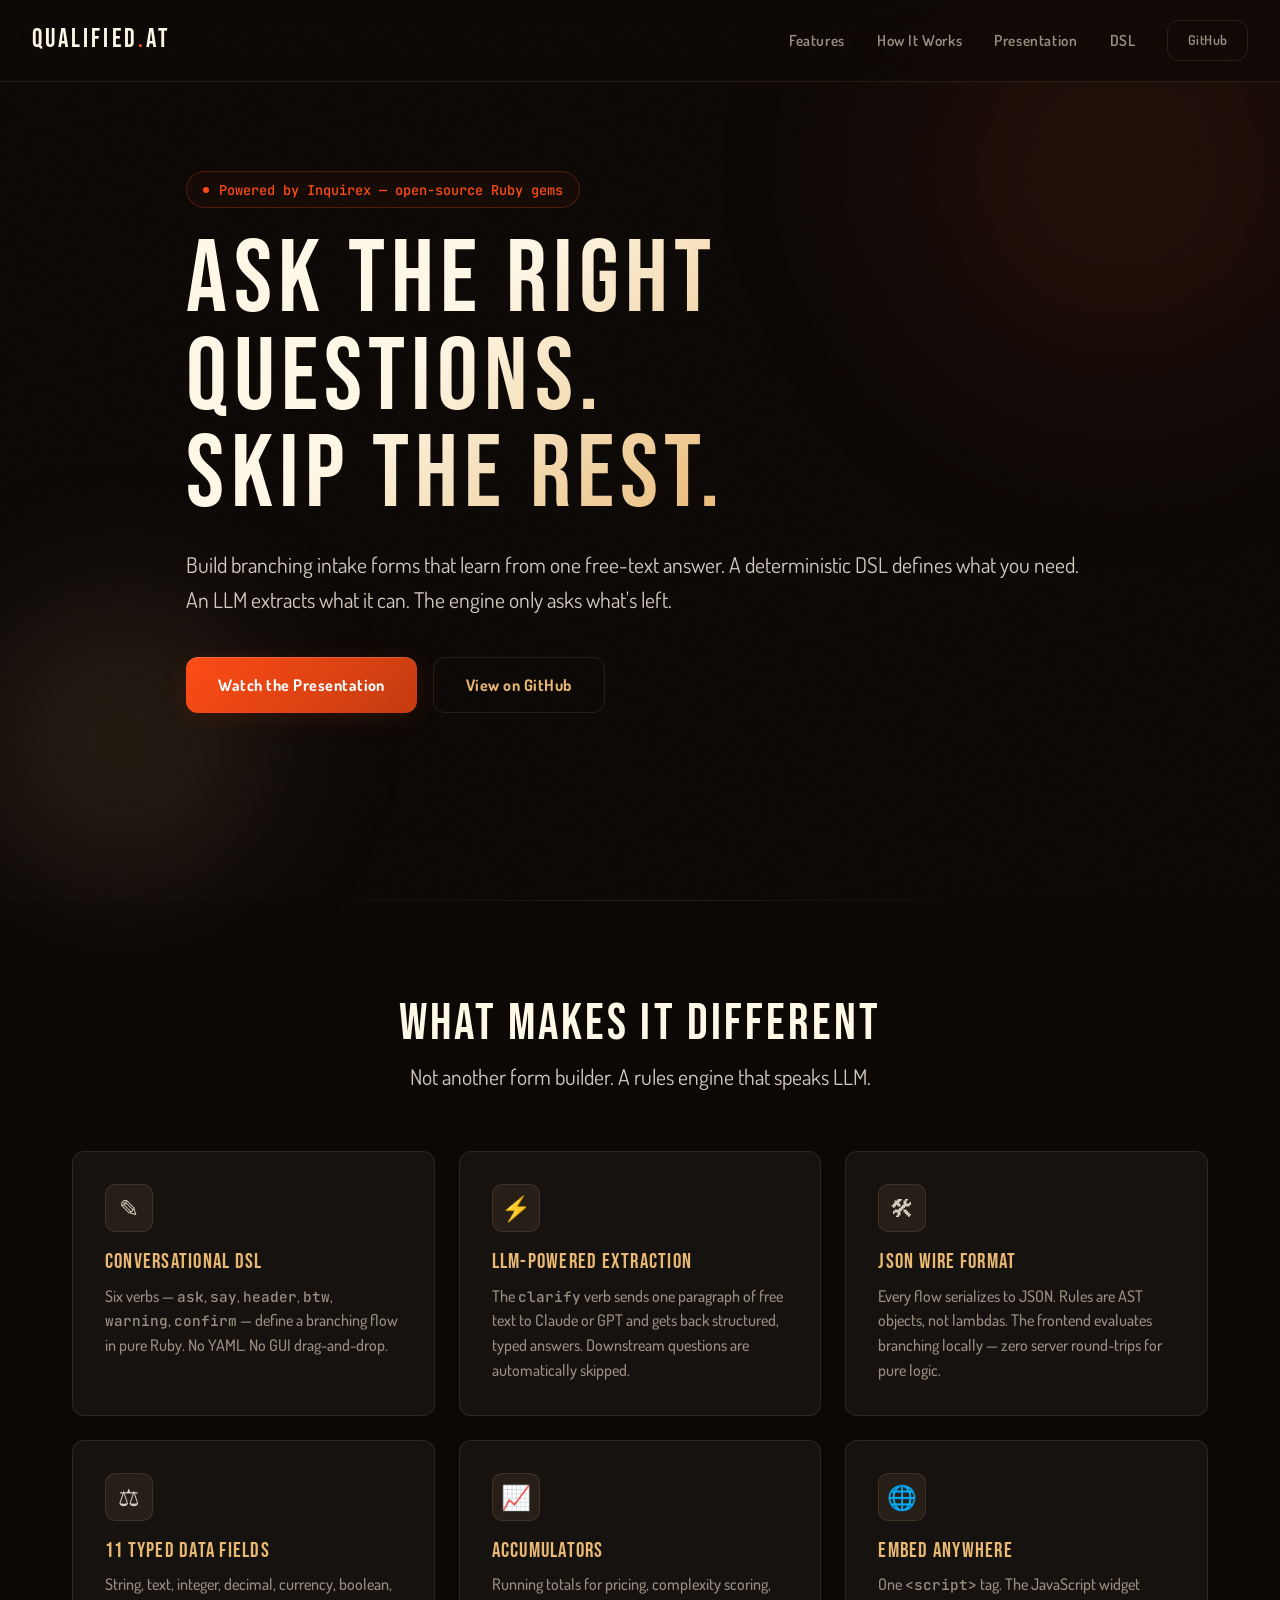
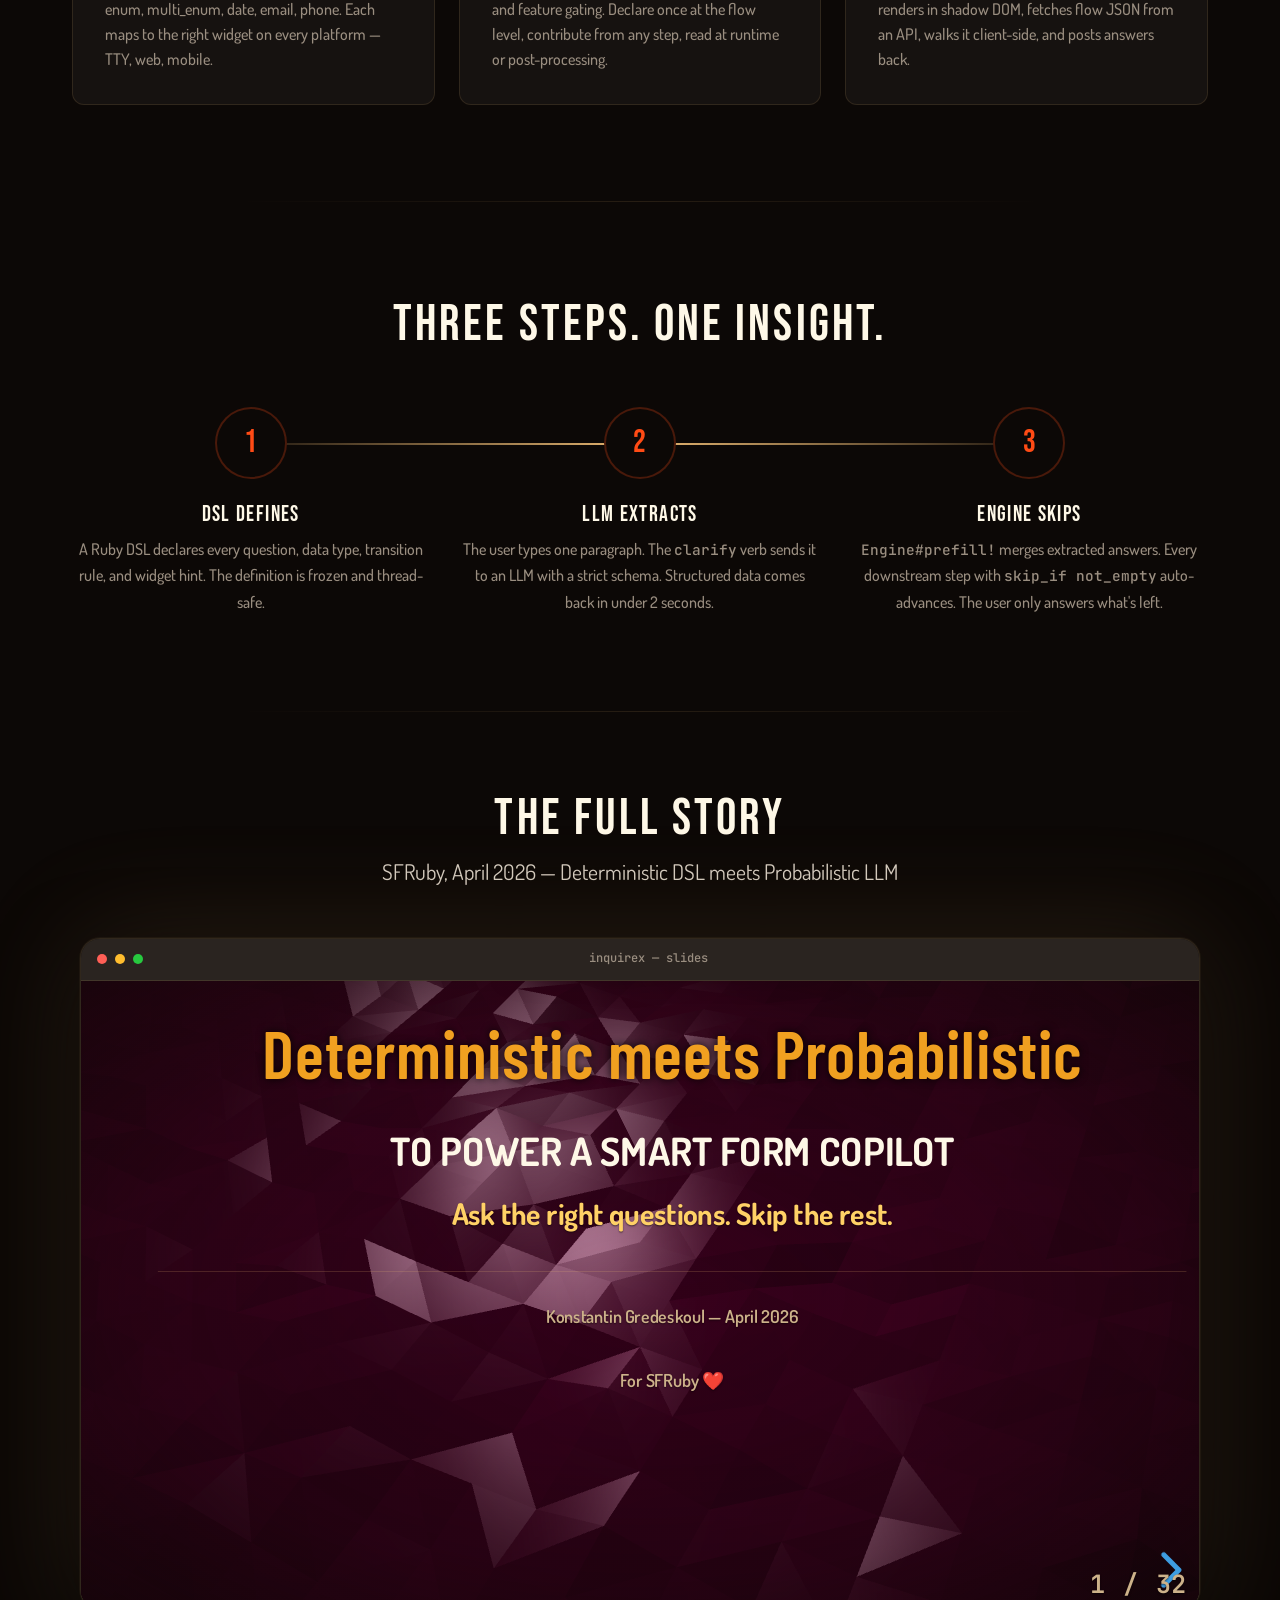
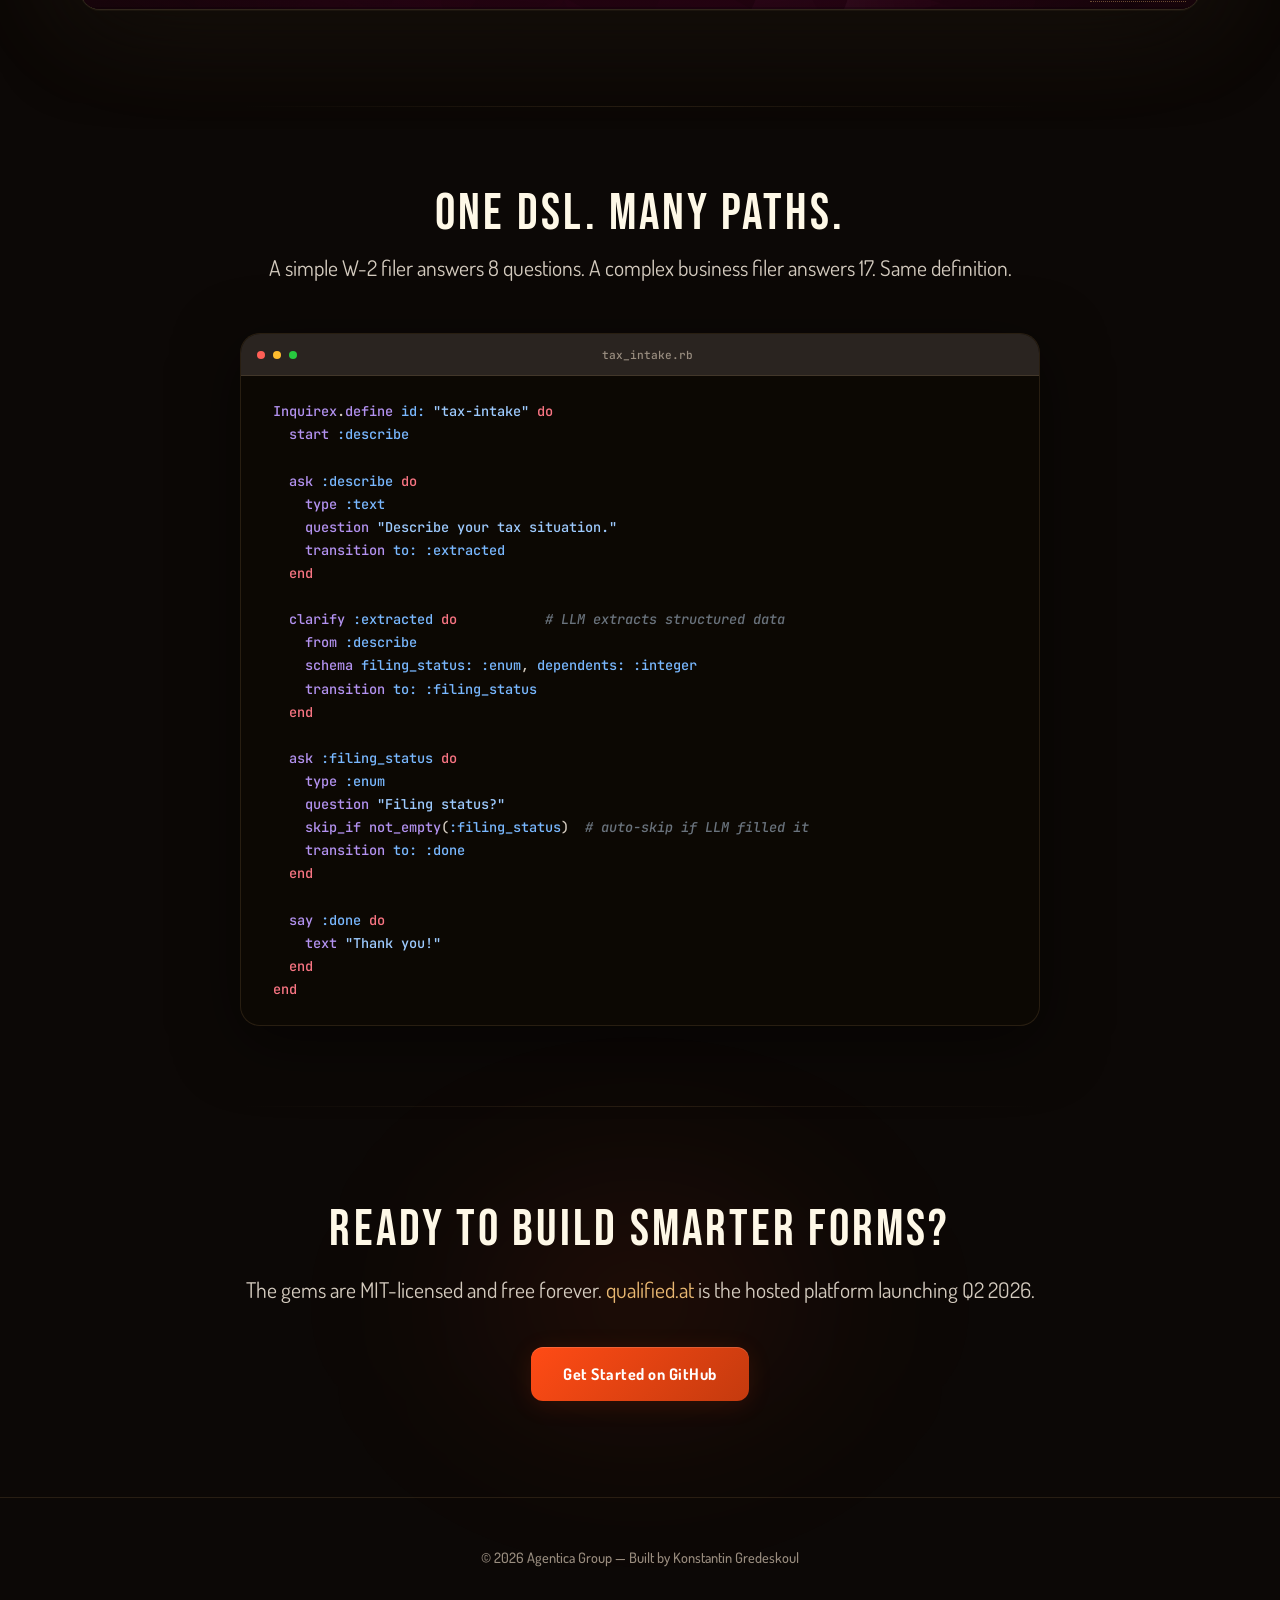
==== index.html @ dc925399 "Initial import: temporary qualified.at landing page" ====
<!DOCTYPE html>
<html lang="en">
<head>
  <meta charset="utf-8" />
  <meta name="viewport" content="width=device-width, initial-scale=1.0" />
  <title>qualified.at — Smart Intake Forms Powered by AI</title>
  <meta name="description" content="Build branching questionnaires that learn. One free-text answer replaces dozens of questions. Deterministic DSL meets probabilistic LLM." />
  <meta name="author" content="Agentica Group" />

  <link rel="preconnect" href="https://fonts.googleapis.com" />
  <link rel="preconnect" href="https://fonts.gstatic.com" crossorigin />
  <link href="https://fonts.googleapis.com/css2?family=Dosis:wght@300;400;500;600;700&family=Bebas+Neue&family=JetBrains+Mono:wght@400;600&display=swap" rel="stylesheet" />

  <style>
    /* ═══════════════════════════════════════════════════════════════
       TOKENS
       ═══════════════════════════════════════════════════════════════ */
    :root {
      --bg-deep:       #0c0806;
      --bg-panel:      #161210;
      --bg-surface:    #1e1a16;
      --bg-elevated:   #2a2420;
      --brand:         #e9b872;
      --brand-light:   #fde68a;
      --accent:        #ff4b15;
      --accent-soft:   #ff7b4f;
      --text-primary:  #fef8e7;
      --text-body:     #d4cbbf;
      --text-muted:    #9a8e80;
      --border:        rgba(233,184,114,0.12);
      --border-accent: rgba(255,75,21,0.25);
      --glow-brand:    rgba(233,184,114,0.15);
      --glow-accent:   rgba(255,75,21,0.12);
      --radius:        12px;
      --radius-lg:     20px;
      --font-display:  'Bebas Neue', 'Impact', sans-serif;
      --font-body:     'Dosis', sans-serif;
      --font-mono:     'JetBrains Mono', monospace;
    }

    /* ═══════════════════════════════════════════════════════════════
       RESET & BASE
       ═══════════════════════════════════════════════════════════════ */
    *, *::before, *::after { box-sizing: border-box; margin: 0; padding: 0; }
    html { scroll-behavior: smooth; -webkit-font-smoothing: antialiased; }
    body {
      font-family: var(--font-body);
      font-weight: 500;
      color: var(--text-body);
      background: var(--bg-deep);
      line-height: 1.65;
      overflow-x: hidden;
    }
    a { color: var(--brand); text-decoration: none; transition: color .2s; }
    a:hover { color: var(--brand-light); }
    ::selection { background: rgba(233,184,114,0.3); color: var(--text-primary); }

    /* ═══════════════════════════════════════════════════════════════
       LAYOUT
       ═══════════════════════════════════════════════════════════════ */
    .container { max-width: 1200px; margin: 0 auto; padding: 0 2rem; }
    section { padding: 6rem 0; position: relative; }

    /* ═══════════════════════════════════════════════════════════════
       NOISE TEXTURE OVERLAY
       ═══════════════════════════════════════════════════════════════ */
    body::before {
      content: '';
      position: fixed;
      inset: 0;
      z-index: 9999;
      pointer-events: none;
      opacity: 0.025;
      background-image: url("data:image/svg+xml,%3Csvg viewBox='0 0 256 256' xmlns='http://www.w3.org/2000/svg'%3E%3Cfilter id='n'%3E%3CfeTurbulence type='fractalNoise' baseFrequency='0.85' numOctaves='4' stitchTiles='stitch'/%3E%3C/filter%3E%3Crect width='100%25' height='100%25' filter='url(%23n)'/%3E%3C/svg%3E");
      background-repeat: repeat;
      background-size: 256px;
    }

    /* ═══════════════════════════════════════════════════════════════
       TYPOGRAPHY
       ═══════════════════════════════════════════════════════════════ */
    h1, h2, h3 { font-family: var(--font-display); letter-spacing: 0.06em; font-weight: 400; }
    h1 { font-size: clamp(3.2rem, 8vw, 6.5rem); line-height: 0.95; color: var(--text-primary); }
    h2 { font-size: clamp(2rem, 4vw, 3.5rem); line-height: 1.05; color: var(--text-primary); }
    h3 { font-size: clamp(1.4rem, 2.5vw, 2rem); line-height: 1.1; color: var(--brand); }
    p { font-size: 1.15rem; max-width: 42em; }
    .lead { font-size: 1.35rem; font-weight: 400; color: var(--text-body); line-height: 1.6; }
    .mono { font-family: var(--font-mono); font-size: 0.9em; }
    .text-brand { color: var(--brand); }
    .text-accent { color: var(--accent); }
    .text-muted { color: var(--text-muted); }

    /* ═══════════════════════════════════════════════════════════════
       NAV
       ═══════════════════════════════════════════════════════════════ */
    nav {
      position: fixed; top: 0; left: 0; right: 0; z-index: 100;
      padding: 1.2rem 2rem;
      background: rgba(12,8,6,0.75);
      backdrop-filter: blur(16px) saturate(1.4);
      border-bottom: 1px solid var(--border);
      display: flex; align-items: center; justify-content: space-between;
      transition: background .3s;
    }
    .nav-brand {
      font-family: var(--font-display);
      font-size: 1.6rem;
      letter-spacing: 0.12em;
      color: var(--text-primary);
    }
    .nav-brand span { color: var(--accent); }
    .nav-links { display: flex; gap: 2rem; align-items: center; }
    .nav-links a { font-size: 0.95rem; font-weight: 600; color: var(--text-muted); letter-spacing: 0.04em; }
    .nav-links a:hover { color: var(--brand); }

    /* ═══════════════════════════════════════════════════════════════
       BUTTONS
       ═══════════════════════════════════════════════════════════════ */
    .btn {
      display: inline-flex; align-items: center; gap: 0.5rem;
      padding: 0.85rem 2rem;
      font-family: var(--font-body); font-weight: 700; font-size: 1rem;
      letter-spacing: 0.03em;
      border: none; border-radius: var(--radius); cursor: pointer;
      transition: all .25s ease;
    }
    .btn-primary {
      background: linear-gradient(135deg, var(--accent), #c43a0e);
      color: #fff;
      box-shadow: 0 4px 24px var(--glow-accent), inset 0 1px 0 rgba(255,255,255,0.15);
    }
    .btn-primary:hover {
      transform: translateY(-2px);
      box-shadow: 0 8px 32px rgba(255,75,21,0.35), inset 0 1px 0 rgba(255,255,255,0.2);
    }
    .btn-ghost {
      background: transparent;
      color: var(--brand);
      border: 1.5px solid var(--border);
    }
    .btn-ghost:hover {
      border-color: var(--brand);
      background: rgba(233,184,114,0.06);
    }

    /* ═══════════════════════════════════════════════════════════════
       HERO
       ═══════════════════════════════════════════════════════════════ */
    .hero {
      min-height: 100vh;
      display: flex; flex-direction: column; justify-content: center;
      padding-top: 5rem;
      position: relative;
    }
    .hero::before {
      content: '';
      position: absolute;
      top: -20%; right: -15%;
      width: 700px; height: 700px;
      background: radial-gradient(circle, var(--glow-accent) 0%, transparent 65%);
      filter: blur(80px);
      pointer-events: none;
    }
    .hero::after {
      content: '';
      position: absolute;
      bottom: -10%; left: -10%;
      width: 500px; height: 500px;
      background: radial-gradient(circle, var(--glow-brand) 0%, transparent 60%);
      filter: blur(60px);
      pointer-events: none;
    }
    .hero-content { position: relative; z-index: 1; }
    .hero-eyebrow {
      display: inline-flex; align-items: center; gap: 0.6rem;
      font-family: var(--font-mono);
      font-size: 0.85rem;
      color: var(--accent);
      margin-bottom: 1.5rem;
      padding: 0.4rem 1rem;
      border: 1px solid var(--border-accent);
      border-radius: 100px;
      background: rgba(255,75,21,0.04);
    }
    .hero-eyebrow::before { content: ''; width: 6px; height: 6px; border-radius: 50%; background: var(--accent); animation: pulse-dot 2s infinite; }
    @keyframes pulse-dot { 0%, 100% { opacity: 1; } 50% { opacity: 0.3; } }
    .hero h1 {
      background: linear-gradient(135deg, var(--text-primary) 30%, var(--brand) 70%, var(--accent-soft));
      -webkit-background-clip: text;
      -webkit-text-fill-color: transparent;
      background-clip: text;
      margin-bottom: 1.5rem;
    }
    .hero .lead { margin-bottom: 2.5rem; }
    .hero-actions { display: flex; gap: 1rem; flex-wrap: wrap; }

    /* ═══════════════════════════════════════════════════════════════
       PRESENTATION EMBED
       ═══════════════════════════════════════════════════════════════ */
    .deck-section {
      padding: 5rem 0 6rem;
    }
    .deck-section h2 { text-align: center; margin-bottom: 0.6rem; }
    .deck-section .lead { text-align: center; margin: 0 auto 3rem; }
    .deck-frame {
      position: relative;
      max-width: 1120px;
      margin: 0 auto;
      border-radius: var(--radius-lg);
      overflow: hidden;
      border: 1px solid var(--border);
      background: var(--bg-panel);
      box-shadow:
        0 0 0 1px rgba(233,184,114,0.05),
        0 24px 80px rgba(0,0,0,0.5),
        0 0 120px var(--glow-brand);
    }
    .deck-toolbar {
      display: flex; align-items: center; gap: 0.5rem;
      padding: 0.65rem 1rem;
      background: var(--bg-elevated);
      border-bottom: 1px solid var(--border);
    }
    .deck-dot { width: 10px; height: 10px; border-radius: 50%; }
    .deck-dot:nth-child(1) { background: #ff5f56; }
    .deck-dot:nth-child(2) { background: #ffbd2e; }
    .deck-dot:nth-child(3) { background: #27c93f; }
    .deck-toolbar-title {
      flex: 1; text-align: center;
      font-family: var(--font-mono); font-size: 0.75rem;
      color: var(--text-muted);
    }
    .deck-frame iframe {
      display: block;
      width: 100%;
      aspect-ratio: 16 / 9;
      border: none;
      background: #000;
    }

    /* ═══════════════════════════════════════════════════════════════
       FEATURES GRID
       ═══════════════════════════════════════════════════════════════ */
    .features { padding: 6rem 0; }
    .features h2 { text-align: center; margin-bottom: 0.6rem; }
    .features .lead { text-align: center; margin: 0 auto 3.5rem; }
    .feature-grid {
      display: grid;
      grid-template-columns: repeat(auto-fit, minmax(320px, 1fr));
      gap: 1.5rem;
    }
    .feature-card {
      padding: 2rem;
      border-radius: var(--radius);
      border: 1px solid var(--border);
      background: var(--bg-panel);
      transition: border-color .3s, transform .3s, box-shadow .3s;
    }
    .feature-card:hover {
      border-color: var(--brand);
      transform: translateY(-4px);
      box-shadow: 0 12px 40px rgba(0,0,0,0.3), 0 0 30px var(--glow-brand);
    }
    .feature-icon {
      display: inline-flex; align-items: center; justify-content: center;
      width: 48px; height: 48px;
      border-radius: 10px;
      margin-bottom: 1.2rem;
      font-size: 1.5rem;
      background: rgba(233,184,114,0.08);
      border: 1px solid var(--border);
    }
    .feature-card h3 {
      margin-bottom: 0.6rem;
      font-size: 1.3rem;
    }
    .feature-card p {
      font-size: 1rem;
      color: var(--text-muted);
      line-height: 1.55;
    }

    /* ═══════════════════════════════════════════════════════════════
       HOW IT WORKS — STEPS
       ═══════════════════════════════════════════════════════════════ */
    .how-it-works { padding: 6rem 0; }
    .how-it-works h2 { text-align: center; margin-bottom: 3.5rem; }
    .steps {
      display: grid;
      grid-template-columns: repeat(3, 1fr);
      gap: 2rem;
      position: relative;
    }
    .steps::before {
      content: '';
      position: absolute;
      top: 36px;
      left: 16.6%;
      right: 16.6%;
      height: 2px;
      background: linear-gradient(90deg, var(--border) 0%, var(--brand) 50%, var(--border) 100%);
    }
    .step {
      text-align: center;
      position: relative;
    }
    .step-number {
      display: inline-flex; align-items: center; justify-content: center;
      width: 72px; height: 72px;
      font-family: var(--font-display);
      font-size: 2rem;
      color: var(--accent);
      border: 2px solid var(--border-accent);
      border-radius: 50%;
      background: var(--bg-deep);
      margin-bottom: 1.5rem;
      position: relative;
      z-index: 1;
    }
    .step h3 { margin-bottom: 0.5rem; color: var(--text-primary); font-size: 1.4rem; }
    .step p { font-size: 1rem; color: var(--text-muted); max-width: 28em; margin: 0 auto; }

    /* ═══════════════════════════════════════════════════════════════
       CODE BLOCK (INLINE EXAMPLE)
       ═══════════════════════════════════════════════════════════════ */
    .code-section { padding: 5rem 0; }
    .code-section h2 { text-align: center; margin-bottom: 0.6rem; }
    .code-section .lead { text-align: center; margin: 0 auto 3rem; }
    .code-window {
      max-width: 800px;
      margin: 0 auto;
      border-radius: var(--radius-lg);
      overflow: hidden;
      border: 1px solid var(--border);
      background: rgba(14,9,4,0.92);
      box-shadow: 0 16px 64px rgba(0,0,0,0.5);
    }
    .code-header {
      display: flex; align-items: center; gap: 0.5rem;
      padding: 0.7rem 1rem;
      background: var(--bg-elevated);
      border-bottom: 1px solid var(--border);
    }
    .code-header .deck-dot { width: 8px; height: 8px; }
    .code-header span { flex: 1; text-align: center; font-family: var(--font-mono); font-size: 0.7rem; color: var(--text-muted); }
    pre.code-block {
      padding: 1.5rem 2rem;
      font-family: var(--font-mono);
      font-size: 0.85rem;
      line-height: 1.7;
      color: var(--text-body);
      overflow-x: auto;
      tab-size: 2;
    }
    .code-block .kw { color: #f97583; }
    .code-block .sym { color: #79b8ff; }
    .code-block .str { color: #9ecbff; }
    .code-block .cmt { color: #6a737d; font-style: italic; }
    .code-block .num { color: #ffab70; }
    .code-block .fn { color: #b392f0; }

    /* ═══════════════════════════════════════════════════════════════
       CTA
       ═══════════════════════════════════════════════════════════════ */
    .cta-section {
      padding: 6rem 0;
      text-align: center;
      position: relative;
    }
    .cta-section::before {
      content: '';
      position: absolute;
      top: 50%; left: 50%;
      transform: translate(-50%, -50%);
      width: 600px; height: 400px;
      background: radial-gradient(ellipse, var(--glow-accent) 0%, transparent 60%);
      filter: blur(80px);
      pointer-events: none;
    }
    .cta-section h2 { margin-bottom: 1rem; position: relative; }
    .cta-section .lead { margin: 0 auto 2.5rem; position: relative; }
    .cta-section .btn { position: relative; }

    /* ═══════════════════════════════════════════════════════════════
       FOOTER
       ═══════════════════════════════════════════════════════════════ */
    footer {
      padding: 3rem 2rem;
      text-align: center;
      border-top: 1px solid var(--border);
      font-size: 0.9rem;
      color: var(--text-muted);
    }
    footer a { color: var(--text-muted); }
    footer a:hover { color: var(--brand); }

    /* ═══════════════════════════════════════════════════════════════
       DIVIDERS
       ═══════════════════════════════════════════════════════════════ */
    .divider {
      height: 1px;
      background: linear-gradient(90deg, transparent, var(--border), transparent);
      margin: 0 auto;
      max-width: 800px;
    }

    /* ═══════════════════════════════════════════════════════════════
       ENTRANCE ANIMATIONS
       ═══════════════════════════════════════════════════════════════ */
    .fade-in {
      opacity: 0;
      transform: translateY(24px);
      transition: opacity 0.7s ease, transform 0.7s ease;
    }
    .fade-in.visible {
      opacity: 1;
      transform: translateY(0);
    }

    /* ═══════════════════════════════════════════════════════════════
       RESPONSIVE
       ═══════════════════════════════════════════════════════════════ */
    @media (max-width: 768px) {
      .steps { grid-template-columns: 1fr; }
      .steps::before { display: none; }
      .nav-links { gap: 1rem; }
      .hero-actions { flex-direction: column; }
      section { padding: 4rem 0; }
    }
  </style>
</head>

<body>

  <!-- ════════════════════════════════════════════════════════════
       NAV
       ════════════════════════════════════════════════════════════ -->
  <nav>
    <div class="nav-brand">QUALIFIED<span>.</span>AT</div>
    <div class="nav-links">
      <a href="#features">Features</a>
      <a href="#how">How It Works</a>
      <a href="#presentation">Presentation</a>
      <a href="#dsl">DSL</a>
      <a href="https://github.com/inquirex" class="btn btn-ghost" style="padding: 0.5rem 1.2rem; font-size: 0.85rem;">GitHub</a>
    </div>
  </nav>

  <!-- ════════════════════════════════════════════════════════════
       HERO
       ════════════════════════════════════════════════════════════ -->
  <section class="hero">
    <div class="container hero-content">
      <div class="hero-eyebrow">Powered by Inquirex &mdash; open-source Ruby gems</div>
      <h1>Ask the Right<br/>Questions.<br/>Skip the Rest.</h1>
      <p class="lead">
        Build branching intake forms that learn from one free-text answer.
        A deterministic DSL defines what you need. An LLM extracts what it can.
        The engine only asks what's left.
      </p>
      <div class="hero-actions">
        <a href="#presentation" class="btn btn-primary">Watch the Presentation</a>
        <a href="https://github.com/inquirex/inquirex" class="btn btn-ghost">View on GitHub</a>
      </div>
    </div>
  </section>

  <div class="divider"></div>

  <!-- ════════════════════════════════════════════════════════════
       FEATURES
       ════════════════════════════════════════════════════════════ -->
  <section class="features" id="features">
    <div class="container">
      <h2 class="fade-in">What Makes It Different</h2>
      <p class="lead fade-in">Not another form builder. A rules engine that speaks LLM.</p>

      <div class="feature-grid">
        <div class="feature-card fade-in">
          <div class="feature-icon">&#9998;</div>
          <h3>Conversational DSL</h3>
          <p>Six verbs &mdash; <span class="mono">ask</span>, <span class="mono">say</span>, <span class="mono">header</span>, <span class="mono">btw</span>, <span class="mono">warning</span>, <span class="mono">confirm</span> &mdash; define a branching flow in pure Ruby. No YAML. No GUI drag-and-drop.</p>
        </div>
        <div class="feature-card fade-in">
          <div class="feature-icon">&#9889;</div>
          <h3>LLM-Powered Extraction</h3>
          <p>The <span class="mono">clarify</span> verb sends one paragraph of free text to Claude or GPT and gets back structured, typed answers. Downstream questions are automatically skipped.</p>
        </div>
        <div class="feature-card fade-in">
          <div class="feature-icon">&#128736;</div>
          <h3>JSON Wire Format</h3>
          <p>Every flow serializes to JSON. Rules are AST objects, not lambdas. The frontend evaluates branching locally &mdash; zero server round-trips for pure logic.</p>
        </div>
        <div class="feature-card fade-in">
          <div class="feature-icon">&#9878;</div>
          <h3>11 Typed Data Fields</h3>
          <p>String, text, integer, decimal, currency, boolean, enum, multi_enum, date, email, phone. Each maps to the right widget on every platform &mdash; TTY, web, mobile.</p>
        </div>
        <div class="feature-card fade-in">
          <div class="feature-icon">&#128200;</div>
          <h3>Accumulators</h3>
          <p>Running totals for pricing, complexity scoring, and feature gating. Declare once at the flow level, contribute from any step, read at runtime or post-processing.</p>
        </div>
        <div class="feature-card fade-in">
          <div class="feature-icon">&#127760;</div>
          <h3>Embed Anywhere</h3>
          <p>One <span class="mono">&lt;script&gt;</span> tag. The JavaScript widget renders in shadow DOM, fetches flow JSON from an API, walks it client-side, and posts answers back.</p>
        </div>
      </div>
    </div>
  </section>

  <div class="divider"></div>

  <!-- ════════════════════════════════════════════════════════════
       HOW IT WORKS
       ════════════════════════════════════════════════════════════ -->
  <section class="how-it-works" id="how">
    <div class="container">
      <h2 class="fade-in">Three Steps. One Insight.</h2>

      <div class="steps fade-in">
        <div class="step">
          <div class="step-number">1</div>
          <h3>DSL Defines</h3>
          <p>A Ruby DSL declares every question, data type, transition rule, and widget hint. The definition is frozen and thread-safe.</p>
        </div>
        <div class="step">
          <div class="step-number">2</div>
          <h3>LLM Extracts</h3>
          <p>The user types one paragraph. The <span class="mono">clarify</span> verb sends it to an LLM with a strict schema. Structured data comes back in under 2 seconds.</p>
        </div>
        <div class="step">
          <div class="step-number">3</div>
          <h3>Engine Skips</h3>
          <p><span class="mono">Engine#prefill!</span> merges extracted answers. Every downstream step with <span class="mono">skip_if not_empty</span> auto-advances. The user only answers what's left.</p>
        </div>
      </div>
    </div>
  </section>

  <div class="divider"></div>

  <!-- ════════════════════════════════════════════════════════════
       PRESENTATION EMBED
       ════════════════════════════════════════════════════════════ -->
  <section class="deck-section" id="presentation">
    <div class="container">
      <h2 class="fade-in">The Full Story</h2>
      <p class="lead fade-in">SFRuby, April 2026 &mdash; Deterministic DSL meets Probabilistic LLM</p>

      <div class="deck-frame fade-in">
        <div class="deck-toolbar">
          <div class="deck-dot"></div>
          <div class="deck-dot"></div>
          <div class="deck-dot"></div>
          <span class="deck-toolbar-title">inquirex &mdash; slides</span>
          <div style="width: 30px;"></div>
        </div>
        <iframe src="slides/index.html" loading="lazy" allow="fullscreen" title="Inquirex Presentation"></iframe>
      </div>
    </div>
  </section>

  <div class="divider"></div>

  <!-- ════════════════════════════════════════════════════════════
       CODE EXAMPLE
       ════════════════════════════════════════════════════════════ -->
  <section class="code-section" id="dsl">
    <div class="container">
      <h2 class="fade-in">One DSL. Many Paths.</h2>
      <p class="lead fade-in">A simple W-2 filer answers 8 questions. A complex business filer answers 17. Same definition.</p>

      <div class="code-window fade-in">
        <div class="code-header">
          <div class="deck-dot"></div>
          <div class="deck-dot"></div>
          <div class="deck-dot"></div>
          <span>tax_intake.rb</span>
          <div style="width: 26px"></div>
        </div>
<pre class="code-block"><span class="fn">Inquirex</span>.<span class="fn">define</span> <span class="sym">id:</span> <span class="str">"tax-intake"</span> <span class="kw">do</span>
  <span class="fn">start</span> <span class="sym">:describe</span>

  <span class="fn">ask</span> <span class="sym">:describe</span> <span class="kw">do</span>
    <span class="fn">type</span> <span class="sym">:text</span>
    <span class="fn">question</span> <span class="str">"Describe your tax situation."</span>
    <span class="fn">transition</span> <span class="sym">to:</span> <span class="sym">:extracted</span>
  <span class="kw">end</span>

  <span class="fn">clarify</span> <span class="sym">:extracted</span> <span class="kw">do</span>           <span class="cmt"># LLM extracts structured data</span>
    <span class="fn">from</span> <span class="sym">:describe</span>
    <span class="fn">schema</span> <span class="sym">filing_status:</span> <span class="sym">:enum</span>, <span class="sym">dependents:</span> <span class="sym">:integer</span>
    <span class="fn">transition</span> <span class="sym">to:</span> <span class="sym">:filing_status</span>
  <span class="kw">end</span>

  <span class="fn">ask</span> <span class="sym">:filing_status</span> <span class="kw">do</span>
    <span class="fn">type</span> <span class="sym">:enum</span>
    <span class="fn">question</span> <span class="str">"Filing status?"</span>
    <span class="fn">skip_if</span> <span class="fn">not_empty</span>(<span class="sym">:filing_status</span>)  <span class="cmt"># auto-skip if LLM filled it</span>
    <span class="fn">transition</span> <span class="sym">to:</span> <span class="sym">:done</span>
  <span class="kw">end</span>

  <span class="fn">say</span> <span class="sym">:done</span> <span class="kw">do</span>
    <span class="fn">text</span> <span class="str">"Thank you!"</span>
  <span class="kw">end</span>
<span class="kw">end</span></pre>
      </div>
    </div>
  </section>

  <div class="divider"></div>

  <!-- ════════════════════════════════════════════════════════════
       CTA
       ════════════════════════════════════════════════════════════ -->
  <section class="cta-section">
    <div class="container">
      <h2 class="fade-in">Ready to Build Smarter Forms?</h2>
      <p class="lead fade-in">The gems are MIT-licensed and free forever. <span class="text-brand">qualified.at</span> is the hosted platform launching Q2 2026.</p>
      <div class="fade-in">
        <a href="https://github.com/inquirex/inquirex" class="btn btn-primary">Get Started on GitHub</a>
      </div>
    </div>
  </section>

  <!-- ════════════════════════════════════════════════════════════
       FOOTER
       ════════════════════════════════════════════════════════════ -->
  <footer>
    <div class="container">
      &copy; 2026 <a href="https://agentica.group">Agentica Group</a> &mdash;
      Built by <a href="https://kig.re">Konstantin Gredeskoul</a>
    </div>
  </footer>

  <!-- ════════════════════════════════════════════════════════════
       SCROLL-REVEAL
       ════════════════════════════════════════════════════════════ -->
  <script>
    const observer = new IntersectionObserver(
      (entries) => {
        entries.forEach((e) => {
          if (e.isIntersecting) {
            e.target.classList.add('visible');
            observer.unobserve(e.target);
          }
        });
      },
      { threshold: 0.15 }
    );
    document.querySelectorAll('.fade-in').forEach((el) => observer.observe(el));
  </script>

</body>
</html>
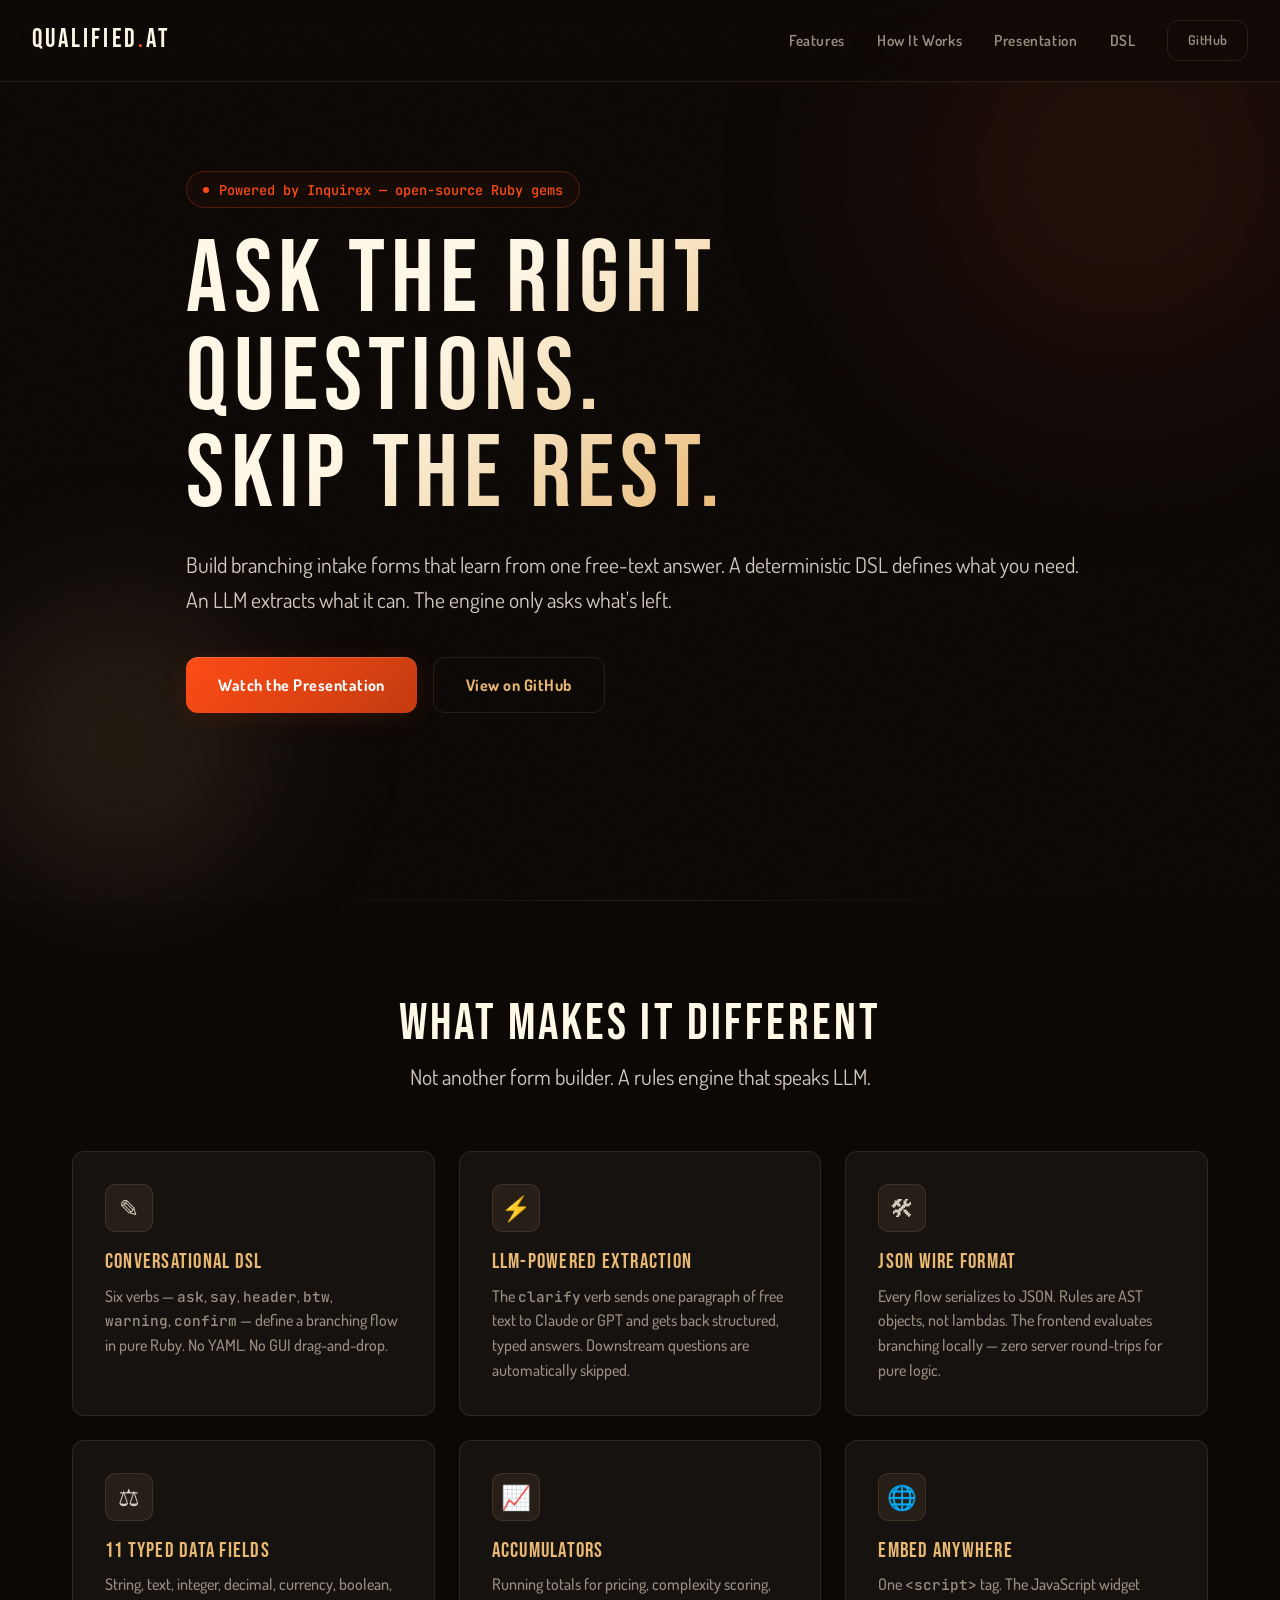
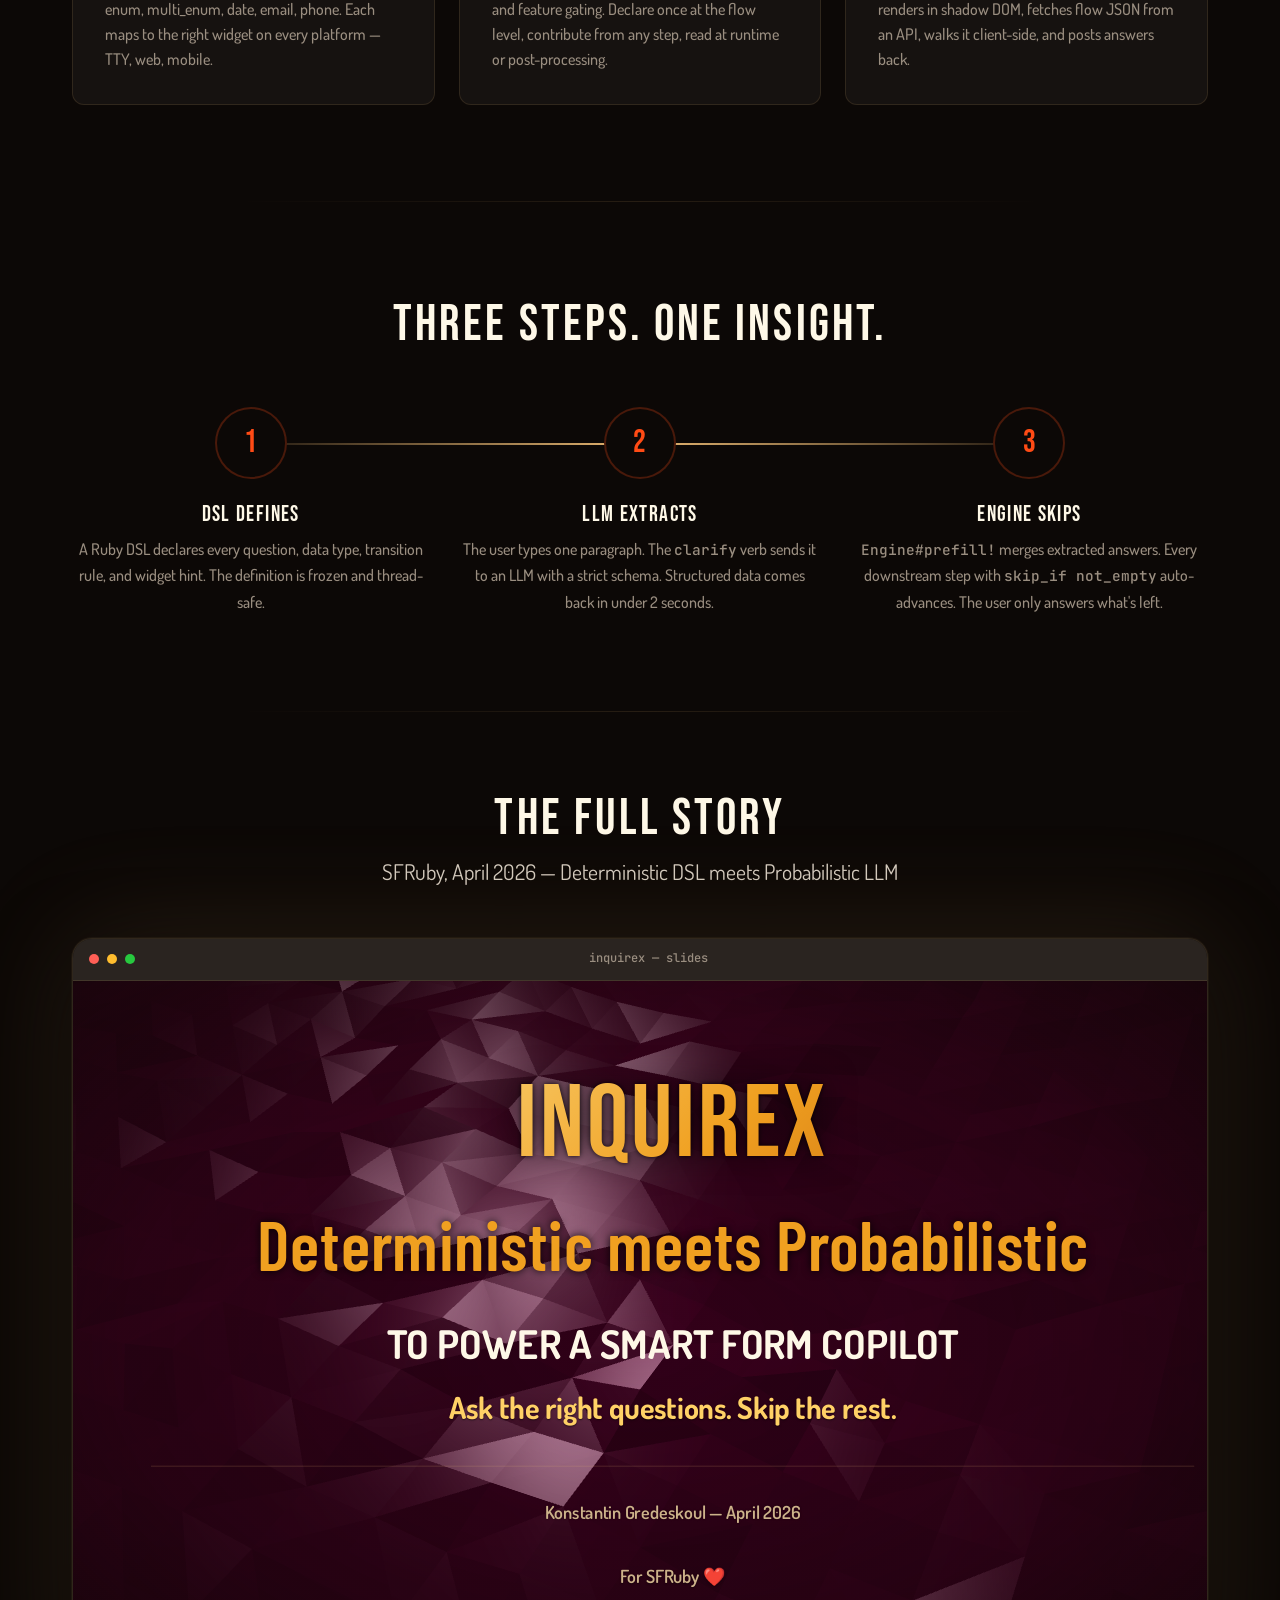
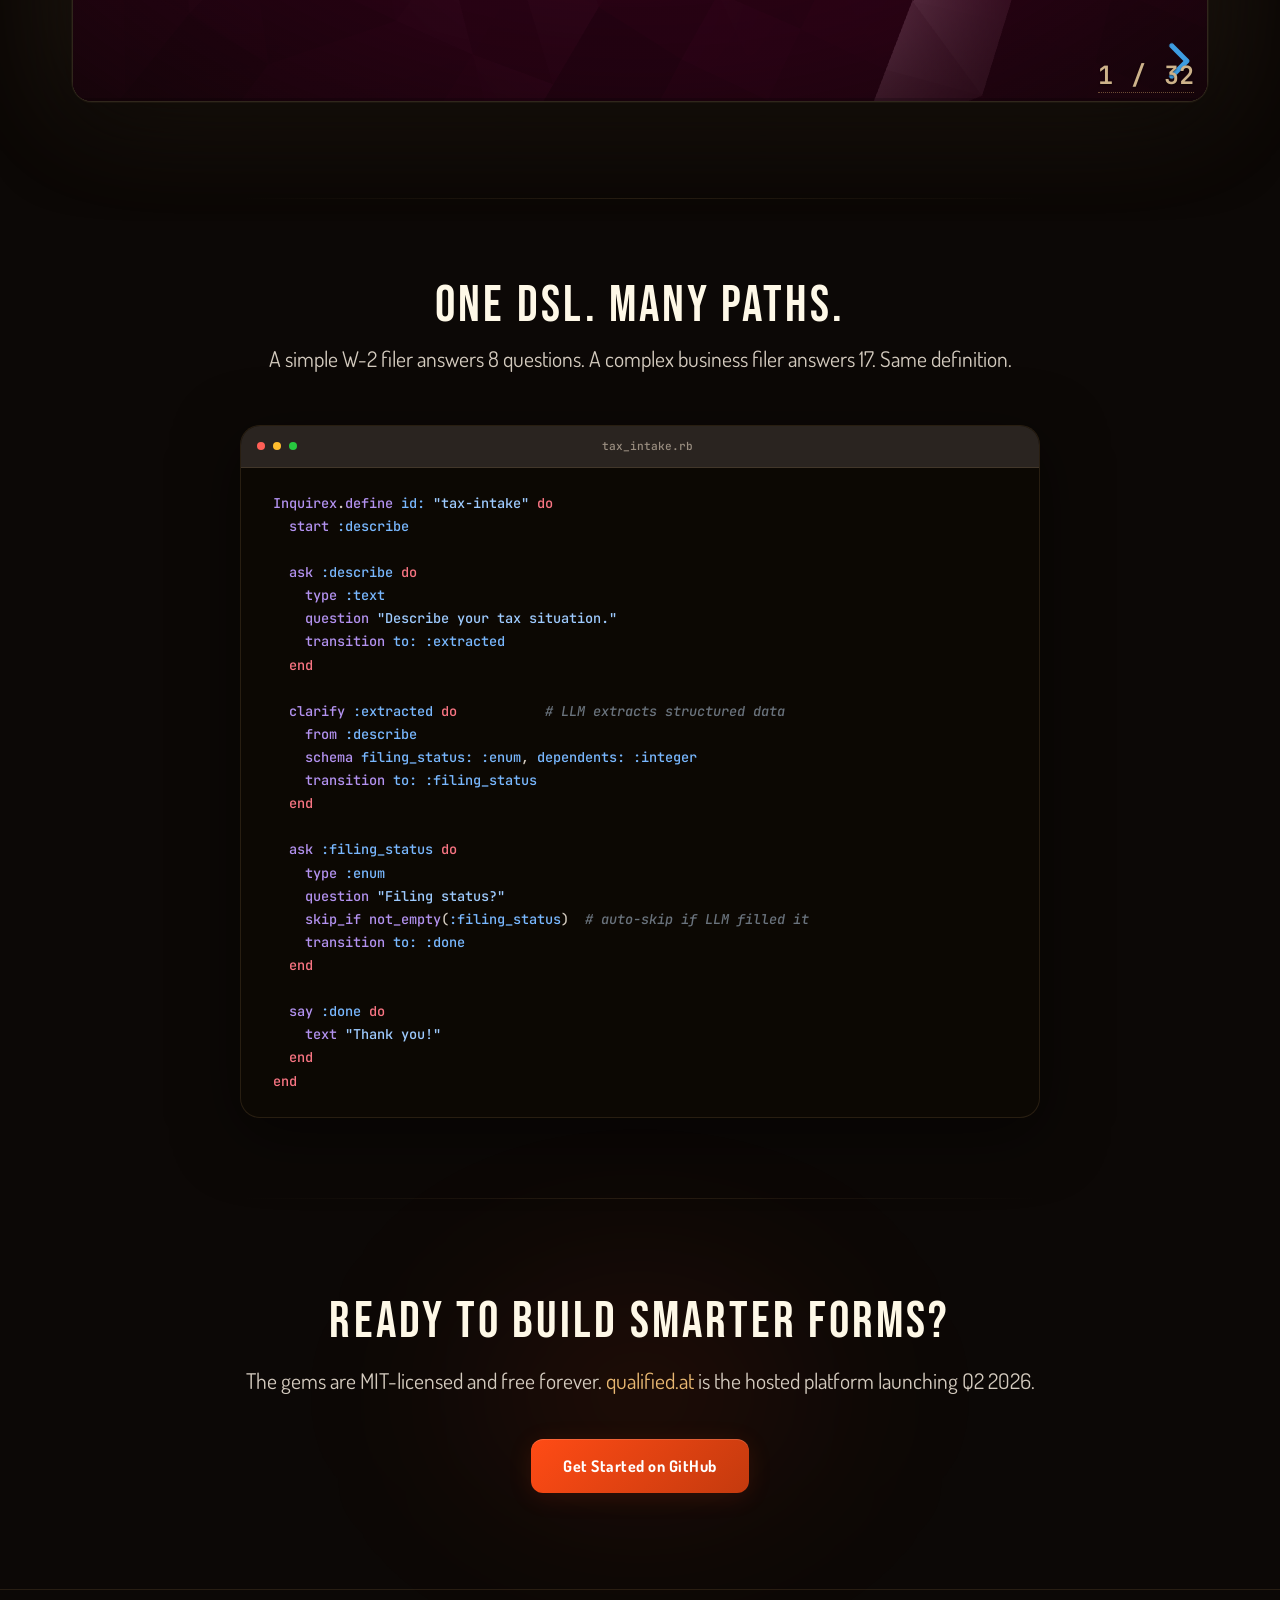
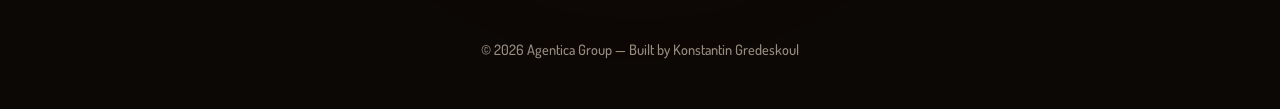
==== commit 154c20dc: "Fixed vertical centering in the slides" ====
--- a/index.html
+++ b/index.html
@@ -113,6 +113,36 @@
     .nav-links a { font-size: 0.95rem; font-weight: 600; color: var(--text-muted); letter-spacing: 0.04em; }
     .nav-links a:hover { color: var(--brand); }
 
+    /* Hamburger toggle — hidden on wide viewports */
+    .nav-toggle {
+      display: none;
+      width: 42px; height: 42px;
+      background: rgba(22,18,16,0.7);
+      border: 1px solid var(--border);
+      border-radius: 10px;
+      cursor: pointer;
+      padding: 0;
+      align-items: center; justify-content: center;
+      flex-direction: column;
+      gap: 5px;
+      transition: background .15s, border-color .15s;
+    }
+    .nav-toggle:hover, .nav-toggle:focus-visible {
+      background: var(--bg-elevated);
+      border-color: var(--brand);
+      outline: none;
+    }
+    .nav-toggle span {
+      display: block; width: 20px; height: 2px;
+      background: var(--brand-light);
+      border-radius: 2px;
+      transition: transform .22s ease, opacity .18s ease;
+      transform-origin: center;
+    }
+    nav.open .nav-toggle span:nth-child(1) { transform: translateY(7px) rotate(45deg); }
+    nav.open .nav-toggle span:nth-child(2) { opacity: 0; }
+    nav.open .nav-toggle span:nth-child(3) { transform: translateY(-7px) rotate(-45deg); }
+
     /* ═══════════════════════════════════════════════════════════════
        BUTTONS
        ═══════════════════════════════════════════════════════════════ */
@@ -204,7 +234,7 @@
     .deck-section .lead { text-align: center; margin: 0 auto 3rem; }
     .deck-frame {
       position: relative;
-      max-width: 1120px;
+      max-width: 1400px;
       margin: 0 auto;
       border-radius: var(--radius-lg);
       overflow: hidden;
@@ -233,7 +263,7 @@
     .deck-frame iframe {
       display: block;
       width: 100%;
-      aspect-ratio: 16 / 9;
+      aspect-ratio: 17 / 10.8;
       border: none;
       background: #000;
     }
@@ -423,9 +453,64 @@
     @media (max-width: 768px) {
       .steps { grid-template-columns: 1fr; }
       .steps::before { display: none; }
-      .nav-links { gap: 1rem; }
       .hero-actions { flex-direction: column; }
       section { padding: 4rem 0; }
+
+      /* Show hamburger, collapse the link row into a dropdown panel */
+      .nav-toggle { display: flex; }
+
+      nav { padding: 0.9rem 1.2rem; }
+
+      .nav-links {
+        position: absolute;
+        top: calc(100% + 8px);
+        right: 1rem;
+        min-width: 230px;
+        max-width: calc(100vw - 2rem);
+        flex-direction: column;
+        align-items: stretch;
+        gap: 0;
+        padding: 0.5rem;
+        background: rgba(22,18,16,0.96);
+        border: 1px solid var(--border);
+        border-radius: var(--radius);
+        box-shadow: 0 20px 48px rgba(0,0,0,0.55);
+        backdrop-filter: blur(14px) saturate(1.4);
+        opacity: 0;
+        transform: translateY(-6px) scale(0.98);
+        transform-origin: top right;
+        pointer-events: none;
+        transition: opacity .18s ease, transform .18s ease;
+      }
+
+      nav.open .nav-links {
+        opacity: 1;
+        transform: translateY(0) scale(1);
+        pointer-events: auto;
+      }
+
+      .nav-links a {
+        padding: 0.7rem 0.9rem;
+        border-radius: 8px;
+        font-size: 0.95rem;
+        color: var(--text-primary);
+      }
+      .nav-links a:hover {
+        background: rgba(255,75,21,0.12);
+        color: var(--accent-soft);
+      }
+
+      /* The GitHub ghost-button inside the dropdown — flatten into a normal
+       * row so it aligns with the other links. */
+      .nav-links a.btn {
+        padding: 0.7rem 0.9rem !important;
+        font-size: 0.95rem !important;
+        justify-content: flex-start;
+        background: transparent !important;
+        border: 1px solid var(--border-accent);
+        color: var(--accent-soft) !important;
+        margin-top: 4px;
+      }
     }
   </style>
 </head>
@@ -437,7 +522,10 @@
        ════════════════════════════════════════════════════════════ -->
   <nav>
     <div class="nav-brand">QUALIFIED<span>.</span>AT</div>
-    <div class="nav-links">
+    <button class="nav-toggle" type="button" aria-label="Open menu" aria-expanded="false" aria-controls="primary-nav">
+      <span></span><span></span><span></span>
+    </button>
+    <div class="nav-links" id="primary-nav">
       <a href="#features">Features</a>
       <a href="#how">How It Works</a>
       <a href="#presentation">Presentation</a>
@@ -639,6 +727,41 @@
        SCROLL-REVEAL
        ════════════════════════════════════════════════════════════ -->
   <script>
+    // Hamburger dropdown for narrow viewports
+    (function () {
+      const nav = document.querySelector('nav');
+      const toggle = nav && nav.querySelector('.nav-toggle');
+      const links = nav && nav.querySelector('.nav-links');
+      if (!nav || !toggle || !links) return;
+
+      const setOpen = (open) => {
+        nav.classList.toggle('open', open);
+        toggle.setAttribute('aria-expanded', String(open));
+      };
+
+      toggle.addEventListener('click', (e) => {
+        e.stopPropagation();
+        setOpen(!nav.classList.contains('open'));
+      });
+
+      // Close when a link is tapped (so the in-page anchor jump isn't behind the panel)
+      links.addEventListener('click', (e) => {
+        if (e.target.closest('a')) setOpen(false);
+      });
+
+      // Close on outside click and on Escape
+      document.addEventListener('click', (e) => {
+        if (!nav.contains(e.target)) setOpen(false);
+      });
+      document.addEventListener('keydown', (e) => {
+        if (e.key === 'Escape') setOpen(false);
+      });
+
+      // If the viewport grows back past the breakpoint while open, reset state
+      const mq = window.matchMedia('(min-width: 769px)');
+      mq.addEventListener('change', (ev) => { if (ev.matches) setOpen(false); });
+    })();
+
     const observer = new IntersectionObserver(
       (entries) => {
         entries.forEach((e) => {
@@ -651,6 +774,60 @@
       { threshold: 0.15 }
     );
     document.querySelectorAll('.fade-in').forEach((el) => observer.observe(el));
+
+    // Once the presentation iframe loads, inject a style to vertically center
+    // slide content (the source deck uses center:false for stage use) and wire
+    // up left/right arrow keys so the audience can navigate naturally.
+    const deckIframe = document.querySelector('.deck-frame iframe');
+    if (deckIframe) {
+      deckIframe.addEventListener('load', () => {
+        try {
+          const iDoc = deckIframe.contentDocument;
+          // The presentation's theme.css fights Reveal's centering with:
+          //   .reveal .slides { inset: 50% auto -10% 50% !important }
+          //   .reveal .slides > section { padding: 80px 40px 20px 40px }
+          // Override both so Reveal's built-in center:true works cleanly
+          // at every viewport width.
+          const fix = iDoc.createElement('style');
+          fix.textContent = `
+            .reveal .slides {
+              inset: auto !important;
+              top: 50% !important;
+              left: 50% !important;
+            }
+            .reveal .slides > section,
+            .reveal .slides > section > section {
+              padding: 20px 40px !important;
+            }
+            .reveal .slides > section.title-slide {
+              padding-top: 20px !important;
+            }
+          `;
+          iDoc.head.appendChild(fix);
+
+          // Flip Reveal's built-in center flag — its flexbox centering
+          // scales correctly with the transform at any iframe size.
+          const R = deckIframe.contentWindow.Reveal;
+          if (R && R.configure) {
+            R.configure({ center: true });
+            R.layout();
+          }
+        } catch (_) { /* cross-origin — no-op */ }
+      });
+
+      // Forward left/right arrow keys from the parent page into the iframe's
+      // Reveal instance (by default only up/down work because the iframe
+      // doesn't have focus).
+      document.addEventListener('keydown', (e) => {
+        if (e.key !== 'ArrowLeft' && e.key !== 'ArrowRight') return;
+        try {
+          const Reveal = deckIframe.contentWindow.Reveal;
+          if (!Reveal) return;
+          if (e.key === 'ArrowRight') Reveal.next();
+          if (e.key === 'ArrowLeft')  Reveal.prev();
+        } catch (_) { /* cross-origin — no-op */ }
+      });
+    }
   </script>
 
 </body>
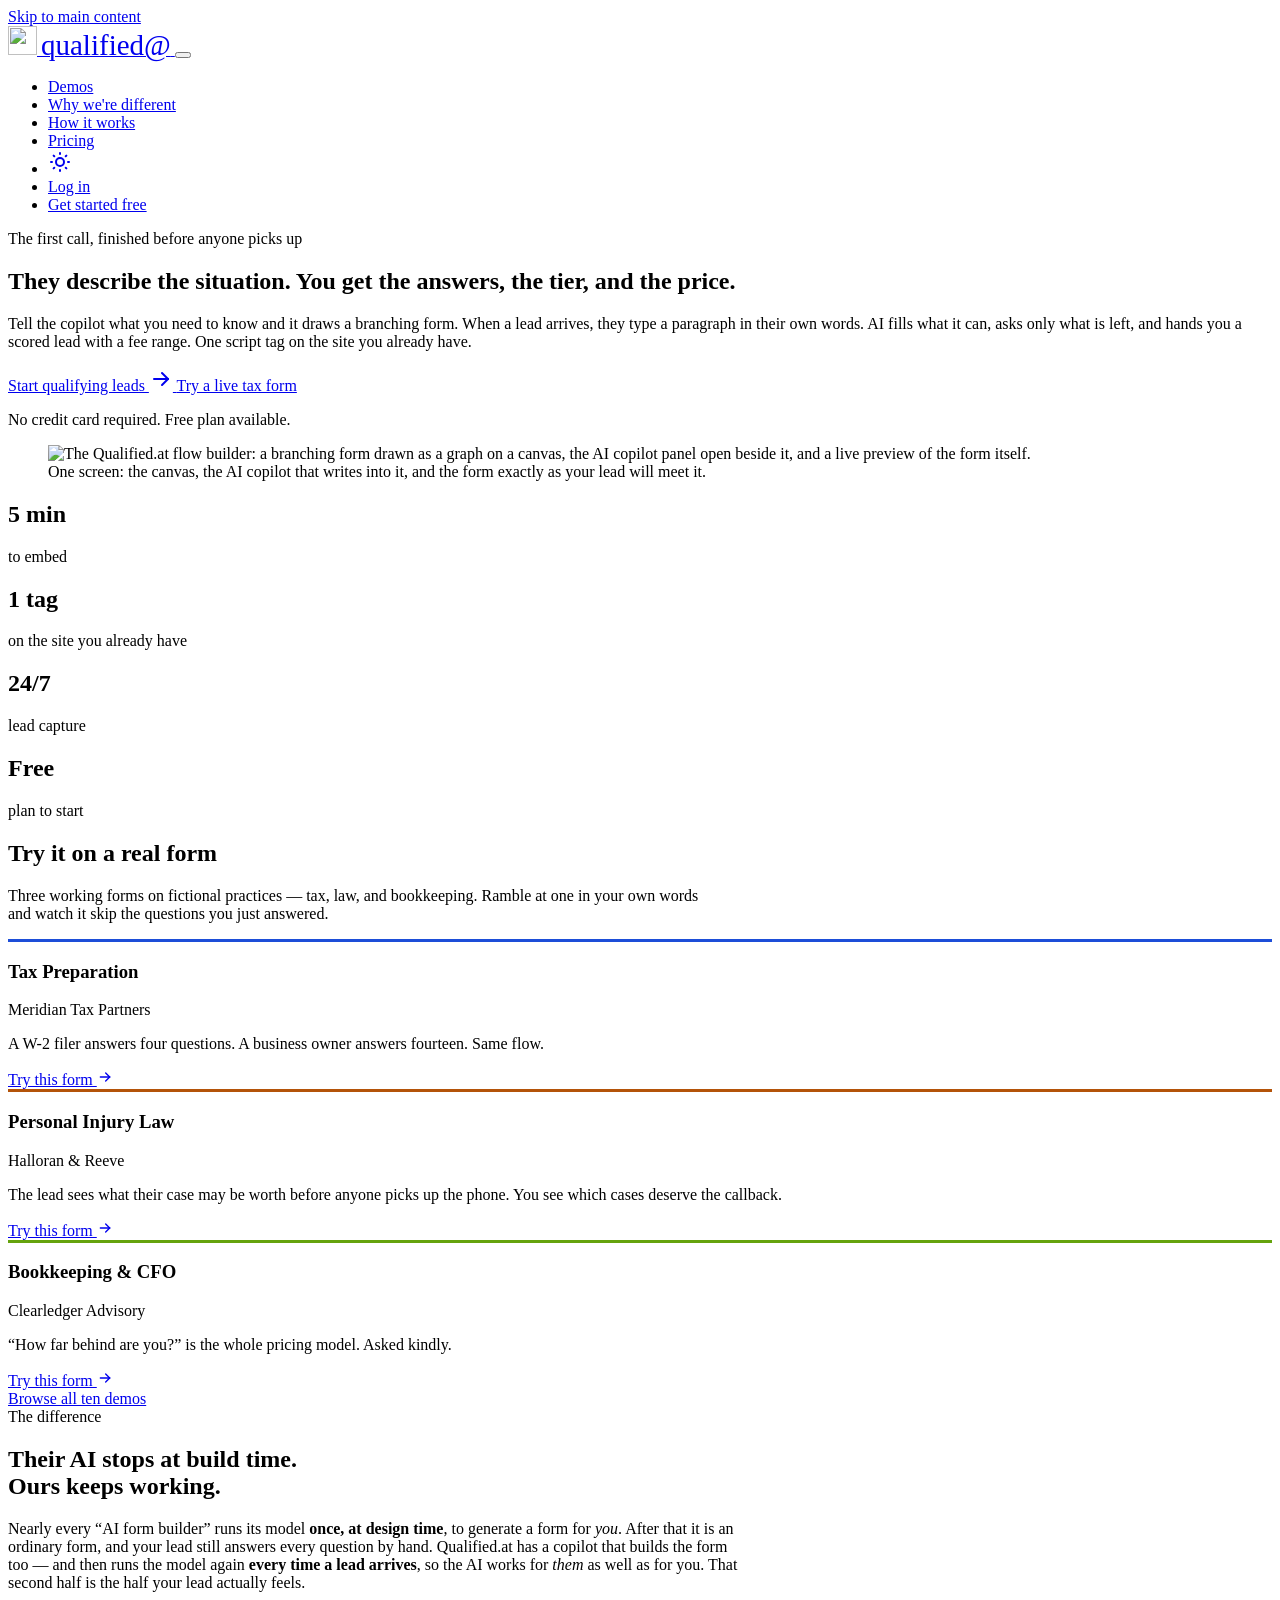
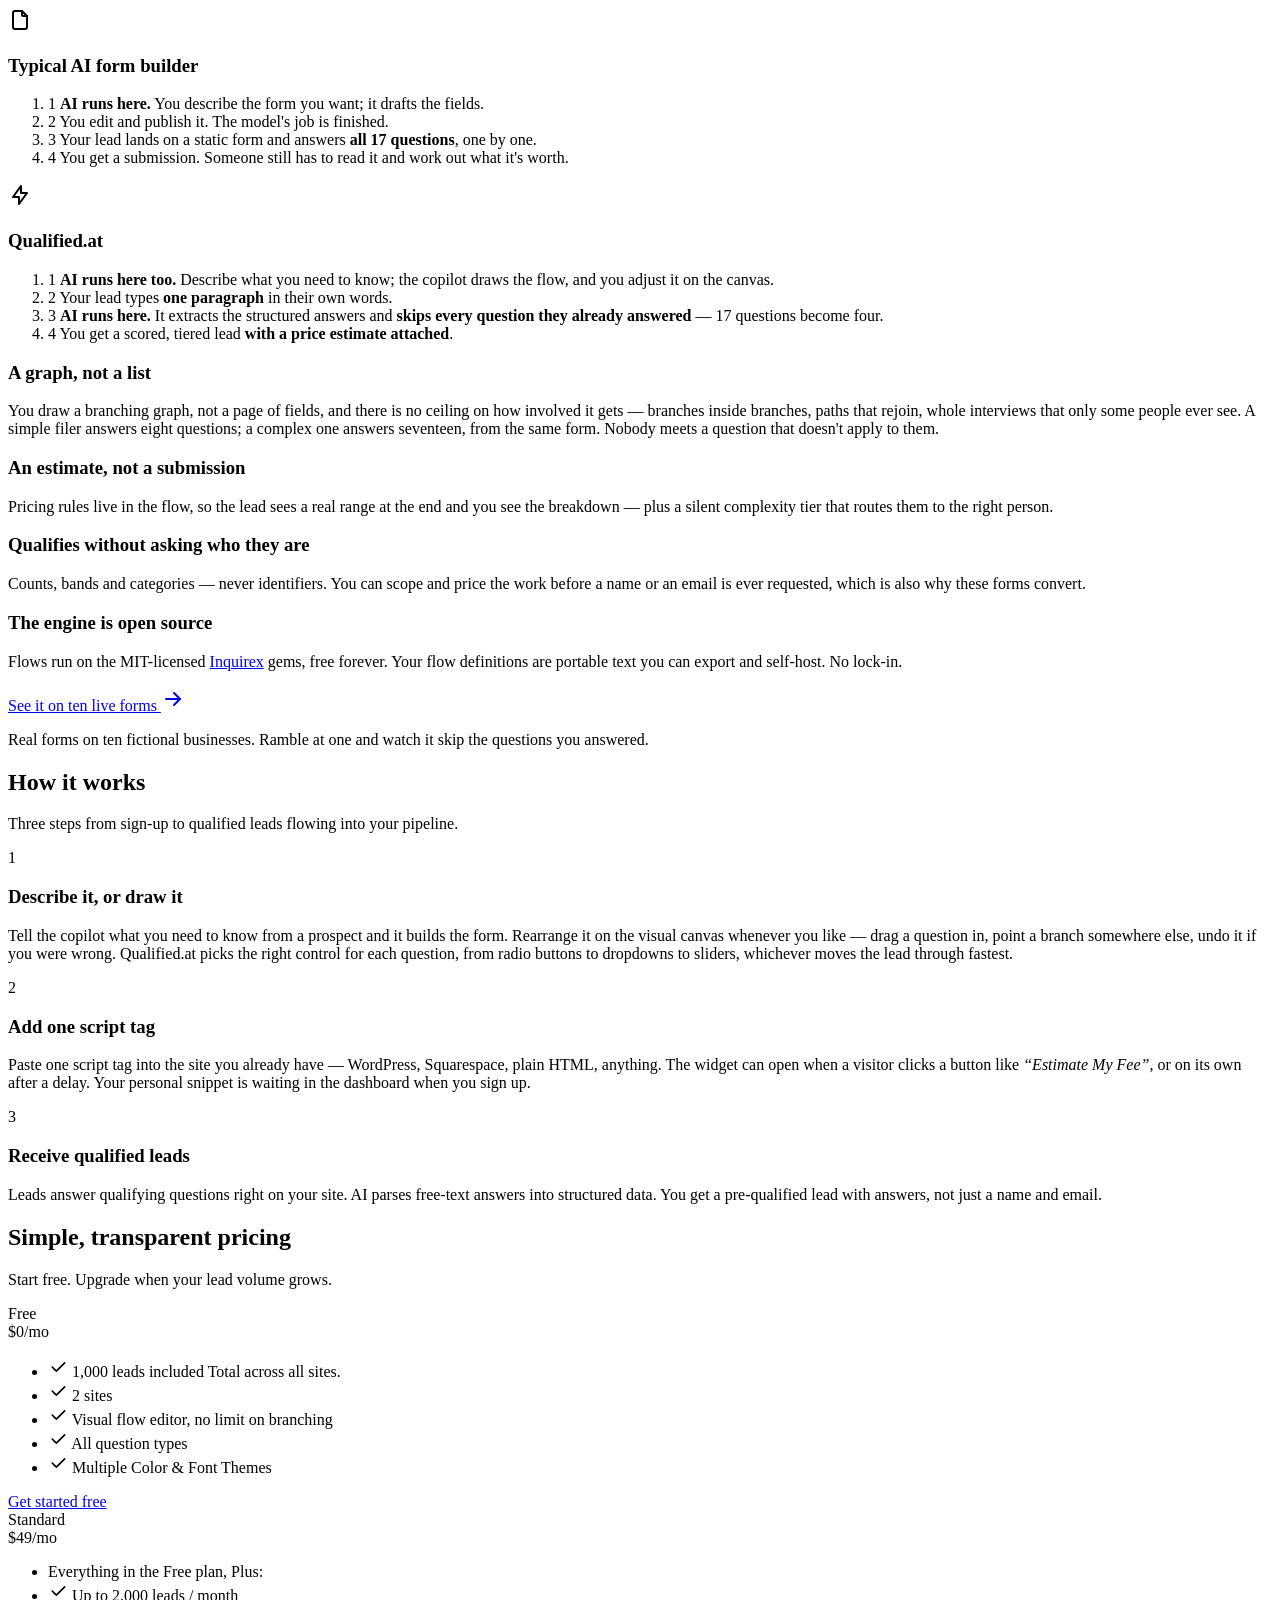
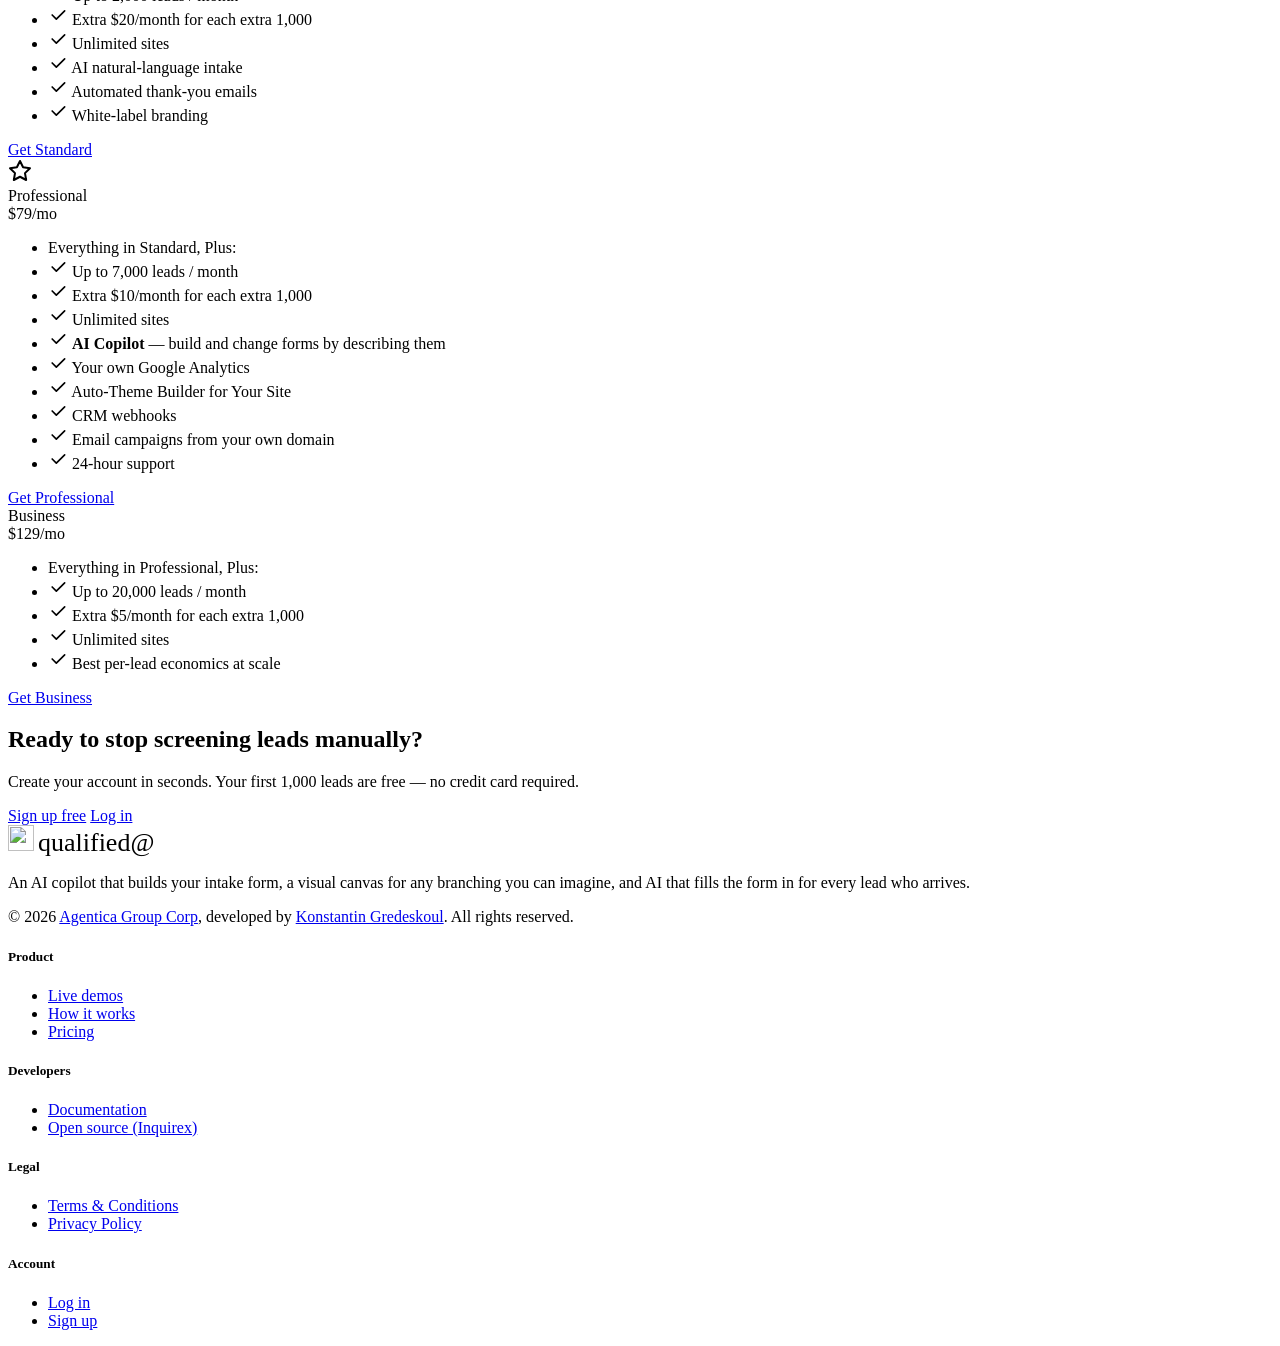
==== commit 77d61df8: "Redesign homepage: new hero story, real product screenshot, honest stats, three demo cards Co-author" ====
--- a/index.html
+++ b/index.html
@@ -1,834 +1,677 @@
 <!DOCTYPE html>
-<html lang="en">
-<head>
-  <meta charset="utf-8" />
-  <meta name="viewport" content="width=device-width, initial-scale=1.0" />
-  <title>qualified.at — Smart Intake Forms Powered by AI</title>
-  <meta name="description" content="Build branching questionnaires that learn. One free-text answer replaces dozens of questions. Deterministic DSL meets probabilistic LLM." />
-  <meta name="author" content="Agentica Group" />
-
-  <link rel="preconnect" href="https://fonts.googleapis.com" />
-  <link rel="preconnect" href="https://fonts.gstatic.com" crossorigin />
-  <link href="https://fonts.googleapis.com/css2?family=Dosis:wght@300;400;500;600;700&family=Bebas+Neue&family=JetBrains+Mono:wght@400;600&display=swap" rel="stylesheet" />
-
-  <style>
-    /* ═══════════════════════════════════════════════════════════════
-       TOKENS
-       ═══════════════════════════════════════════════════════════════ */
-    :root {
-      --bg-deep:       #0c0806;
-      --bg-panel:      #161210;
-      --bg-surface:    #1e1a16;
-      --bg-elevated:   #2a2420;
-      --brand:         #e9b872;
-      --brand-light:   #fde68a;
-      --accent:        #ff4b15;
-      --accent-soft:   #ff7b4f;
-      --text-primary:  #fef8e7;
-      --text-body:     #d4cbbf;
-      --text-muted:    #9a8e80;
-      --border:        rgba(233,184,114,0.12);
-      --border-accent: rgba(255,75,21,0.25);
-      --glow-brand:    rgba(233,184,114,0.15);
-      --glow-accent:   rgba(255,75,21,0.12);
-      --radius:        12px;
-      --radius-lg:     20px;
-      --font-display:  'Bebas Neue', 'Impact', sans-serif;
-      --font-body:     'Dosis', sans-serif;
-      --font-mono:     'JetBrains Mono', monospace;
-    }
-
-    /* ═══════════════════════════════════════════════════════════════
-       RESET & BASE
-       ═══════════════════════════════════════════════════════════════ */
-    *, *::before, *::after { box-sizing: border-box; margin: 0; padding: 0; }
-    html { scroll-behavior: smooth; -webkit-font-smoothing: antialiased; }
-    body {
-      font-family: var(--font-body);
-      font-weight: 500;
-      color: var(--text-body);
-      background: var(--bg-deep);
-      line-height: 1.65;
-      overflow-x: hidden;
-    }
-    a { color: var(--brand); text-decoration: none; transition: color .2s; }
-    a:hover { color: var(--brand-light); }
-    ::selection { background: rgba(233,184,114,0.3); color: var(--text-primary); }
-
-    /* ═══════════════════════════════════════════════════════════════
-       LAYOUT
-       ═══════════════════════════════════════════════════════════════ */
-    .container { max-width: 1200px; margin: 0 auto; padding: 0 2rem; }
-    section { padding: 6rem 0; position: relative; }
-
-    /* ═══════════════════════════════════════════════════════════════
-       NOISE TEXTURE OVERLAY
-       ═══════════════════════════════════════════════════════════════ */
-    body::before {
-      content: '';
-      position: fixed;
-      inset: 0;
-      z-index: 9999;
-      pointer-events: none;
-      opacity: 0.025;
-      background-image: url("data:image/svg+xml,%3Csvg viewBox='0 0 256 256' xmlns='http://www.w3.org/2000/svg'%3E%3Cfilter id='n'%3E%3CfeTurbulence type='fractalNoise' baseFrequency='0.85' numOctaves='4' stitchTiles='stitch'/%3E%3C/filter%3E%3Crect width='100%25' height='100%25' filter='url(%23n)'/%3E%3C/svg%3E");
-      background-repeat: repeat;
-      background-size: 256px;
-    }
-
-    /* ═══════════════════════════════════════════════════════════════
-       TYPOGRAPHY
-       ═══════════════════════════════════════════════════════════════ */
-    h1, h2, h3 { font-family: var(--font-display); letter-spacing: 0.06em; font-weight: 400; }
-    h1 { font-size: clamp(3.2rem, 8vw, 6.5rem); line-height: 0.95; color: var(--text-primary); }
-    h2 { font-size: clamp(2rem, 4vw, 3.5rem); line-height: 1.05; color: var(--text-primary); }
-    h3 { font-size: clamp(1.4rem, 2.5vw, 2rem); line-height: 1.1; color: var(--brand); }
-    p { font-size: 1.15rem; max-width: 42em; }
-    .lead { font-size: 1.35rem; font-weight: 400; color: var(--text-body); line-height: 1.6; }
-    .mono { font-family: var(--font-mono); font-size: 0.9em; }
-    .text-brand { color: var(--brand); }
-    .text-accent { color: var(--accent); }
-    .text-muted { color: var(--text-muted); }
-
-    /* ═══════════════════════════════════════════════════════════════
-       NAV
-       ═══════════════════════════════════════════════════════════════ */
-    nav {
-      position: fixed; top: 0; left: 0; right: 0; z-index: 100;
-      padding: 1.2rem 2rem;
-      background: rgba(12,8,6,0.75);
-      backdrop-filter: blur(16px) saturate(1.4);
-      border-bottom: 1px solid var(--border);
-      display: flex; align-items: center; justify-content: space-between;
-      transition: background .3s;
-    }
-    .nav-brand {
-      font-family: var(--font-display);
-      font-size: 1.6rem;
-      letter-spacing: 0.12em;
-      color: var(--text-primary);
-    }
-    .nav-brand span { color: var(--accent); }
-    .nav-links { display: flex; gap: 2rem; align-items: center; }
-    .nav-links a { font-size: 0.95rem; font-weight: 600; color: var(--text-muted); letter-spacing: 0.04em; }
-    .nav-links a:hover { color: var(--brand); }
-
-    /* Hamburger toggle — hidden on wide viewports */
-    .nav-toggle {
-      display: none;
-      width: 42px; height: 42px;
-      background: rgba(22,18,16,0.7);
-      border: 1px solid var(--border);
-      border-radius: 10px;
-      cursor: pointer;
-      padding: 0;
-      align-items: center; justify-content: center;
-      flex-direction: column;
-      gap: 5px;
-      transition: background .15s, border-color .15s;
-    }
-    .nav-toggle:hover, .nav-toggle:focus-visible {
-      background: var(--bg-elevated);
-      border-color: var(--brand);
-      outline: none;
-    }
-    .nav-toggle span {
-      display: block; width: 20px; height: 2px;
-      background: var(--brand-light);
-      border-radius: 2px;
-      transition: transform .22s ease, opacity .18s ease;
-      transform-origin: center;
-    }
-    nav.open .nav-toggle span:nth-child(1) { transform: translateY(7px) rotate(45deg); }
-    nav.open .nav-toggle span:nth-child(2) { opacity: 0; }
-    nav.open .nav-toggle span:nth-child(3) { transform: translateY(-7px) rotate(-45deg); }
-
-    /* ═══════════════════════════════════════════════════════════════
-       BUTTONS
-       ═══════════════════════════════════════════════════════════════ */
-    .btn {
-      display: inline-flex; align-items: center; gap: 0.5rem;
-      padding: 0.85rem 2rem;
-      font-family: var(--font-body); font-weight: 700; font-size: 1rem;
-      letter-spacing: 0.03em;
-      border: none; border-radius: var(--radius); cursor: pointer;
-      transition: all .25s ease;
-    }
-    .btn-primary {
-      background: linear-gradient(135deg, var(--accent), #c43a0e);
-      color: #fff;
-      box-shadow: 0 4px 24px var(--glow-accent), inset 0 1px 0 rgba(255,255,255,0.15);
-    }
-    .btn-primary:hover {
-      transform: translateY(-2px);
-      box-shadow: 0 8px 32px rgba(255,75,21,0.35), inset 0 1px 0 rgba(255,255,255,0.2);
-    }
-    .btn-ghost {
-      background: transparent;
-      color: var(--brand);
-      border: 1.5px solid var(--border);
-    }
-    .btn-ghost:hover {
-      border-color: var(--brand);
-      background: rgba(233,184,114,0.06);
-    }
-
-    /* ═══════════════════════════════════════════════════════════════
-       HERO
-       ═══════════════════════════════════════════════════════════════ */
-    .hero {
-      min-height: 100vh;
-      display: flex; flex-direction: column; justify-content: center;
-      padding-top: 5rem;
-      position: relative;
-    }
-    .hero::before {
-      content: '';
-      position: absolute;
-      top: -20%; right: -15%;
-      width: 700px; height: 700px;
-      background: radial-gradient(circle, var(--glow-accent) 0%, transparent 65%);
-      filter: blur(80px);
-      pointer-events: none;
-    }
-    .hero::after {
-      content: '';
-      position: absolute;
-      bottom: -10%; left: -10%;
-      width: 500px; height: 500px;
-      background: radial-gradient(circle, var(--glow-brand) 0%, transparent 60%);
-      filter: blur(60px);
-      pointer-events: none;
-    }
-    .hero-content { position: relative; z-index: 1; }
-    .hero-eyebrow {
-      display: inline-flex; align-items: center; gap: 0.6rem;
-      font-family: var(--font-mono);
-      font-size: 0.85rem;
-      color: var(--accent);
-      margin-bottom: 1.5rem;
-      padding: 0.4rem 1rem;
-      border: 1px solid var(--border-accent);
-      border-radius: 100px;
-      background: rgba(255,75,21,0.04);
-    }
-    .hero-eyebrow::before { content: ''; width: 6px; height: 6px; border-radius: 50%; background: var(--accent); animation: pulse-dot 2s infinite; }
-    @keyframes pulse-dot { 0%, 100% { opacity: 1; } 50% { opacity: 0.3; } }
-    .hero h1 {
-      background: linear-gradient(135deg, var(--text-primary) 30%, var(--brand) 70%, var(--accent-soft));
-      -webkit-background-clip: text;
-      -webkit-text-fill-color: transparent;
-      background-clip: text;
-      margin-bottom: 1.5rem;
-    }
-    .hero .lead { margin-bottom: 2.5rem; }
-    .hero-actions { display: flex; gap: 1rem; flex-wrap: wrap; }
-
-    /* ═══════════════════════════════════════════════════════════════
-       PRESENTATION EMBED
-       ═══════════════════════════════════════════════════════════════ */
-    .deck-section {
-      padding: 5rem 0 6rem;
-    }
-    .deck-section h2 { text-align: center; margin-bottom: 0.6rem; }
-    .deck-section .lead { text-align: center; margin: 0 auto 3rem; }
-    .deck-frame {
-      position: relative;
-      max-width: 1400px;
-      margin: 0 auto;
-      border-radius: var(--radius-lg);
-      overflow: hidden;
-      border: 1px solid var(--border);
-      background: var(--bg-panel);
-      box-shadow:
-        0 0 0 1px rgba(233,184,114,0.05),
-        0 24px 80px rgba(0,0,0,0.5),
-        0 0 120px var(--glow-brand);
-    }
-    .deck-toolbar {
-      display: flex; align-items: center; gap: 0.5rem;
-      padding: 0.65rem 1rem;
-      background: var(--bg-elevated);
-      border-bottom: 1px solid var(--border);
-    }
-    .deck-dot { width: 10px; height: 10px; border-radius: 50%; }
-    .deck-dot:nth-child(1) { background: #ff5f56; }
-    .deck-dot:nth-child(2) { background: #ffbd2e; }
-    .deck-dot:nth-child(3) { background: #27c93f; }
-    .deck-toolbar-title {
-      flex: 1; text-align: center;
-      font-family: var(--font-mono); font-size: 0.75rem;
-      color: var(--text-muted);
-    }
-    .deck-frame iframe {
-      display: block;
-      width: 100%;
-      aspect-ratio: 17 / 10.8;
-      border: none;
-      background: #000;
-    }
-
-    /* ═══════════════════════════════════════════════════════════════
-       FEATURES GRID
-       ═══════════════════════════════════════════════════════════════ */
-    .features { padding: 6rem 0; }
-    .features h2 { text-align: center; margin-bottom: 0.6rem; }
-    .features .lead { text-align: center; margin: 0 auto 3.5rem; }
-    .feature-grid {
-      display: grid;
-      grid-template-columns: repeat(auto-fit, minmax(320px, 1fr));
-      gap: 1.5rem;
-    }
-    .feature-card {
-      padding: 2rem;
-      border-radius: var(--radius);
-      border: 1px solid var(--border);
-      background: var(--bg-panel);
-      transition: border-color .3s, transform .3s, box-shadow .3s;
-    }
-    .feature-card:hover {
-      border-color: var(--brand);
-      transform: translateY(-4px);
-      box-shadow: 0 12px 40px rgba(0,0,0,0.3), 0 0 30px var(--glow-brand);
-    }
-    .feature-icon {
-      display: inline-flex; align-items: center; justify-content: center;
-      width: 48px; height: 48px;
-      border-radius: 10px;
-      margin-bottom: 1.2rem;
-      font-size: 1.5rem;
-      background: rgba(233,184,114,0.08);
-      border: 1px solid var(--border);
-    }
-    .feature-card h3 {
-      margin-bottom: 0.6rem;
-      font-size: 1.3rem;
-    }
-    .feature-card p {
-      font-size: 1rem;
-      color: var(--text-muted);
-      line-height: 1.55;
-    }
-
-    /* ═══════════════════════════════════════════════════════════════
-       HOW IT WORKS — STEPS
-       ═══════════════════════════════════════════════════════════════ */
-    .how-it-works { padding: 6rem 0; }
-    .how-it-works h2 { text-align: center; margin-bottom: 3.5rem; }
-    .steps {
-      display: grid;
-      grid-template-columns: repeat(3, 1fr);
-      gap: 2rem;
-      position: relative;
-    }
-    .steps::before {
-      content: '';
-      position: absolute;
-      top: 36px;
-      left: 16.6%;
-      right: 16.6%;
-      height: 2px;
-      background: linear-gradient(90deg, var(--border) 0%, var(--brand) 50%, var(--border) 100%);
-    }
-    .step {
-      text-align: center;
-      position: relative;
-    }
-    .step-number {
-      display: inline-flex; align-items: center; justify-content: center;
-      width: 72px; height: 72px;
-      font-family: var(--font-display);
-      font-size: 2rem;
-      color: var(--accent);
-      border: 2px solid var(--border-accent);
-      border-radius: 50%;
-      background: var(--bg-deep);
-      margin-bottom: 1.5rem;
-      position: relative;
-      z-index: 1;
-    }
-    .step h3 { margin-bottom: 0.5rem; color: var(--text-primary); font-size: 1.4rem; }
-    .step p { font-size: 1rem; color: var(--text-muted); max-width: 28em; margin: 0 auto; }
-
-    /* ═══════════════════════════════════════════════════════════════
-       CODE BLOCK (INLINE EXAMPLE)
-       ═══════════════════════════════════════════════════════════════ */
-    .code-section { padding: 5rem 0; }
-    .code-section h2 { text-align: center; margin-bottom: 0.6rem; }
-    .code-section .lead { text-align: center; margin: 0 auto 3rem; }
-    .code-window {
-      max-width: 800px;
-      margin: 0 auto;
-      border-radius: var(--radius-lg);
-      overflow: hidden;
-      border: 1px solid var(--border);
-      background: rgba(14,9,4,0.92);
-      box-shadow: 0 16px 64px rgba(0,0,0,0.5);
-    }
-    .code-header {
-      display: flex; align-items: center; gap: 0.5rem;
-      padding: 0.7rem 1rem;
-      background: var(--bg-elevated);
-      border-bottom: 1px solid var(--border);
-    }
-    .code-header .deck-dot { width: 8px; height: 8px; }
-    .code-header span { flex: 1; text-align: center; font-family: var(--font-mono); font-size: 0.7rem; color: var(--text-muted); }
-    pre.code-block {
-      padding: 1.5rem 2rem;
-      font-family: var(--font-mono);
-      font-size: 0.85rem;
-      line-height: 1.7;
-      color: var(--text-body);
-      overflow-x: auto;
-      tab-size: 2;
-    }
-    .code-block .kw { color: #f97583; }
-    .code-block .sym { color: #79b8ff; }
-    .code-block .str { color: #9ecbff; }
-    .code-block .cmt { color: #6a737d; font-style: italic; }
-    .code-block .num { color: #ffab70; }
-    .code-block .fn { color: #b392f0; }
-
-    /* ═══════════════════════════════════════════════════════════════
-       CTA
-       ═══════════════════════════════════════════════════════════════ */
-    .cta-section {
-      padding: 6rem 0;
-      text-align: center;
-      position: relative;
-    }
-    .cta-section::before {
-      content: '';
-      position: absolute;
-      top: 50%; left: 50%;
-      transform: translate(-50%, -50%);
-      width: 600px; height: 400px;
-      background: radial-gradient(ellipse, var(--glow-accent) 0%, transparent 60%);
-      filter: blur(80px);
-      pointer-events: none;
-    }
-    .cta-section h2 { margin-bottom: 1rem; position: relative; }
-    .cta-section .lead { margin: 0 auto 2.5rem; position: relative; }
-    .cta-section .btn { position: relative; }
-
-    /* ═══════════════════════════════════════════════════════════════
-       FOOTER
-       ═══════════════════════════════════════════════════════════════ */
-    footer {
-      padding: 3rem 2rem;
-      text-align: center;
-      border-top: 1px solid var(--border);
-      font-size: 0.9rem;
-      color: var(--text-muted);
-    }
-    footer a { color: var(--text-muted); }
-    footer a:hover { color: var(--brand); }
-
-    /* ═══════════════════════════════════════════════════════════════
-       DIVIDERS
-       ═══════════════════════════════════════════════════════════════ */
-    .divider {
-      height: 1px;
-      background: linear-gradient(90deg, transparent, var(--border), transparent);
-      margin: 0 auto;
-      max-width: 800px;
-    }
-
-    /* ═══════════════════════════════════════════════════════════════
-       ENTRANCE ANIMATIONS
-       ═══════════════════════════════════════════════════════════════ */
-    .fade-in {
-      opacity: 0;
-      transform: translateY(24px);
-      transition: opacity 0.7s ease, transform 0.7s ease;
-    }
-    .fade-in.visible {
-      opacity: 1;
-      transform: translateY(0);
-    }
-
-    /* ═══════════════════════════════════════════════════════════════
-       RESPONSIVE
-       ═══════════════════════════════════════════════════════════════ */
-    @media (max-width: 768px) {
-      .steps { grid-template-columns: 1fr; }
-      .steps::before { display: none; }
-      .hero-actions { flex-direction: column; }
-      section { padding: 4rem 0; }
-
-      /* Show hamburger, collapse the link row into a dropdown panel */
-      .nav-toggle { display: flex; }
-
-      nav { padding: 0.9rem 1.2rem; }
-
-      .nav-links {
-        position: absolute;
-        top: calc(100% + 8px);
-        right: 1rem;
-        min-width: 230px;
-        max-width: calc(100vw - 2rem);
-        flex-direction: column;
-        align-items: stretch;
-        gap: 0;
-        padding: 0.5rem;
-        background: rgba(22,18,16,0.96);
-        border: 1px solid var(--border);
-        border-radius: var(--radius);
-        box-shadow: 0 20px 48px rgba(0,0,0,0.55);
-        backdrop-filter: blur(14px) saturate(1.4);
-        opacity: 0;
-        transform: translateY(-6px) scale(0.98);
-        transform-origin: top right;
-        pointer-events: none;
-        transition: opacity .18s ease, transform .18s ease;
-      }
-
-      nav.open .nav-links {
-        opacity: 1;
-        transform: translateY(0) scale(1);
-        pointer-events: auto;
-      }
-
-      .nav-links a {
-        padding: 0.7rem 0.9rem;
-        border-radius: 8px;
-        font-size: 0.95rem;
-        color: var(--text-primary);
-      }
-      .nav-links a:hover {
-        background: rgba(255,75,21,0.12);
-        color: var(--accent-soft);
-      }
-
-      /* The GitHub ghost-button inside the dropdown — flatten into a normal
-       * row so it aligns with the other links. */
-      .nav-links a.btn {
-        padding: 0.7rem 0.9rem !important;
-        font-size: 0.95rem !important;
-        justify-content: flex-start;
-        background: transparent !important;
-        border: 1px solid var(--border-accent);
-        color: var(--accent-soft) !important;
-        margin-top: 4px;
-      }
-    }
-  </style>
-</head>
-
-<body>
-
-  <!-- ════════════════════════════════════════════════════════════
-       NAV
-       ════════════════════════════════════════════════════════════ -->
-  <nav>
-    <div class="nav-brand">QUALIFIED<span>.</span>AT</div>
-    <button class="nav-toggle" type="button" aria-label="Open menu" aria-expanded="false" aria-controls="primary-nav">
-      <span></span><span></span><span></span>
-    </button>
-    <div class="nav-links" id="primary-nav">
-      <a href="#features">Features</a>
-      <a href="#how">How It Works</a>
-      <a href="#presentation">Presentation</a>
-      <a href="#dsl">DSL</a>
-      <a href="https://github.com/inquirex" class="btn btn-ghost" style="padding: 0.5rem 1.2rem; font-size: 0.85rem;">GitHub</a>
+<html
+  lang="en"
+  data-bs-theme="dark"
+  data-theme="dark"
+  data-bs-theme-base="slate"
+  data-bs-theme-font="sans-serif"
+  data-bs-theme-primary="orange"
+  data-bs-theme-radius="2"
+  >
+  <head>
+    <meta charset="utf-8">
+    <title>Qualified.at — They describe the situation. You get the answers, the tier, and the price.</title>
+    <meta name="viewport" content="width=device-width,initial-scale=1">
+
+    <script>
+      (function() {
+        var m = document.cookie.match(/(?:^|;\s*)theme_mode=(\w+)/);
+        if (m) { document.documentElement.setAttribute('data-bs-theme', m[1]); document.documentElement.setAttribute('data-theme', m[1]); }
+      })();
+    </script>
+
+    <meta name="description" content="Tell the copilot what you need to know and it draws a branching form. When a lead arrives, they type a paragraph in their own words. AI fills what it can, asks only what is left, and hands you a scored lead with a fee range. One script tag on the site you already have.">
+    <meta name="keywords" content="lead qualification, AI intake, professional services, tax preparation intake, legal intake, branching forms, fee estimate, embed widget">
+    <meta property="og:title" content="Qualified.at — They describe the situation. You get the answers, the tier, and the price.">
+    <meta property="og:description" content="The copilot draws your branching intake form. Leads describe their situation in a paragraph; AI fills what it can, asks only what is left, and hands you a scored lead with a fee range.">
+    <meta property="og:type" content="website">
+    <meta property="og:url" content="https://qualified.at">
+    <meta name="twitter:card" content="summary_large_image">
+    <meta name="twitter:title" content="Qualified.at — The first call, finished before anyone picks up">
+    <meta name="twitter:description" content="Leads describe their situation in their own words. AI fills the form, skips what was already answered, and hands you a scored lead with a fee range.">
+    <link rel="canonical" href="https://qualified.at">
+
+    <link rel="icon" href="/favicon.ico" sizes="48x48">
+    <link rel="icon" type="image/png" sizes="32x32" href="/favicon-32x32.png">
+    <link rel="icon" type="image/png" sizes="16x16" href="/favicon-16x16.png">
+    <link rel="apple-touch-icon" sizes="180x180" href="/apple-touch-icon.png">
+    <link rel="manifest" href="/site.webmanifest">
+
+    <link rel="stylesheet" href="/assets/application.css">
+  </head>
+  <body class="body-marketing">
+  <a href="#content" class="visually-hidden skip-link">Skip to main content</a>
+
+  <!-- Navbar -->
+  <header role="banner">
+    <nav class="landing-navbar navbar navbar-expand-lg py-3 fixed-top" aria-label="Primary navigation">
+      <div class="container">
+        <a href="/" class="navbar-brand d-flex align-items-center gap-2" aria-label="Qualified.at home">
+          <img src="/static/logos/qualified-at-logo-64x64.png" width="29" height="29" alt="" class="rounded flex-shrink-0">
+          <span class="navbar-brand-wordmark" aria-hidden="true" style="font-size: 29px; height: 29px;">qualified@</span>
+        </a>
+        <button class="navbar-toggler" type="button" id="nav-toggle" aria-controls="landing-nav" aria-expanded="false" aria-label="Toggle navigation">
+          <span class="navbar-toggler-icon"></span>
+        </button>
+        <div class="collapse navbar-collapse" id="landing-nav">
+          <ul class="navbar-nav ms-auto align-items-lg-center">
+            <li class="nav-item"><a class="nav-link" href="#demos">Demos</a></li>
+            <li class="nav-item"><a class="nav-link" href="#different">Why we're different</a></li>
+            <li class="nav-item"><a class="nav-link" href="#how-it-works">How it works</a></li>
+            <li class="nav-item"><a class="nav-link" href="#pricing">Pricing</a></li>
+            <li class="nav-item ms-lg-2">
+              <a href="#" class="btn btn-ghost-primary btn-icon" id="theme-toggle" aria-label="Toggle light/dark mode" title="Toggle light/dark mode">
+                <svg xmlns="http://www.w3.org/2000/svg" class="icon icon-tabler icon-tabler-sun" id="theme-icon-light" width="24" height="24" viewBox="0 0 24 24" stroke-width="2" stroke="currentColor" fill="none" stroke-linecap="round" stroke-linejoin="round" style="display:none"><path stroke="none" d="M0 0h24v24H0z" fill="none"/><path d="M12 12m-4 0a4 4 0 1 0 8 0a4 4 0 1 0 -8 0"/><path d="M3 12h1m8 -9v1m8 8h1m-9 8v1m-6.4 -15.4l.7 .7m12.1 -.7l-.7 .7m0 11.4l.7 .7m-12.1 -.7l-.7 .7"/></svg>
+                <svg xmlns="http://www.w3.org/2000/svg" class="icon icon-tabler icon-tabler-moon" id="theme-icon-dark" width="24" height="24" viewBox="0 0 24 24" stroke-width="2" stroke="currentColor" fill="none" stroke-linecap="round" stroke-linejoin="round"><path stroke="none" d="M0 0h24v24H0z" fill="none"/><path d="M12 3c.132 0 .263 0 .393 0a7.5 7.5 0 0 0 7.92 12.446a9 9 0 1 1 -8.313 -12.454z"/></svg>
+              </a>
+            </li>
+            <li class="nav-item ms-lg-1 mt-2 mt-lg-0">
+              <a class="btn btn-primary w-100 w-lg-auto" href="/users/sign_in">Log in</a>
+            </li>
+            <li class="nav-item ms-lg-1 mt-2 mt-lg-0 mb-2 mb-lg-0">
+              <a class="btn btn-cta w-100 w-lg-auto" href="/users/sign_up">Get started free</a>
+            </li>
+          </ul>
+        </div>
+      </div>
+    </nav>
+  </header>
+
+  <main id="content">
+    <!-- Hero -->
+    <section class="section-lg landing-hero pb-5">
+      <div class="container">
+        <div class="row align-items-center g-5">
+          <div class="col-lg-6">
+            <span class="badge bg-primary-lt text-primary mb-3 px-3 py-2 fs-5">The first call, finished before anyone picks up</span>
+            <h1 class="display-4 fw-bold mb-3">They describe the situation. You get <span class="text-primary">the answers, the tier, and the price</span>.</h1>
+            <p class="lead text-secondary mb-4">
+              Tell the copilot what you need to know and it draws a branching form. When a lead
+              arrives, they type a paragraph in their own words. AI fills what it can, asks only
+              what is left, and hands you a scored lead with a fee range. One script tag on the
+              site you already have.
+            </p>
+            <div class="d-flex flex-wrap gap-3 mb-4">
+              <a class="btn btn-primary btn-lg px-3" href="/users/sign_up">
+                Start qualifying leads
+                <svg xmlns="http://www.w3.org/2000/svg" class="icon icon-tabler ms-1" width="24" height="24" viewBox="0 0 24 24" stroke-width="2" stroke="currentColor" fill="none" stroke-linecap="round" stroke-linejoin="round"><path stroke="none" d="M0 0h24v24H0z" fill="none"/><path d="M5 12l14 0"/><path d="M13 18l6 -6"/><path d="M13 6l6 6"/></svg>
+              </a>
+              <a class="btn btn-outline-primary btn-lg px-3" href="/demos/tax-preparation">Try a live tax form</a>
+            </div>
+            <p class="text-secondary small">No credit card required. Free plan available.</p>
+          </div>
+          <div class="col-lg-6">
+            <figure class="mb-0">
+              <img class="product-shot" alt="The Qualified.at flow builder: a branching form drawn as a graph on a canvas, the AI copilot panel open beside it, and a live preview of the form itself." src="/static/screenshots/builder-copilot-preview.png">
+              <figcaption class="text-secondary small text-center mt-3">
+                One screen: the canvas, the AI copilot that writes into it, and the form exactly
+                as your lead will meet it.
+              </figcaption>
+            </figure>
+          </div>
+        </div>
+      </div>
+    </section>
+
+    <!-- Honest stats strip -->
+    <section class="py-4 border-top border-bottom">
+      <div class="container">
+        <div class="row text-center g-4">
+          <div class="col-6 col-md-3">
+            <h2 class="h1 mb-0 text-primary">5 min</h2>
+            <p class="text-secondary mb-0">to embed</p>
+          </div>
+          <div class="col-6 col-md-3">
+            <h2 class="h1 mb-0 text-primary">1 tag</h2>
+            <p class="text-secondary mb-0">on the site you already have</p>
+          </div>
+          <div class="col-6 col-md-3">
+            <h2 class="h1 mb-0 text-primary">24/7</h2>
+            <p class="text-secondary mb-0">lead capture</p>
+          </div>
+          <div class="col-6 col-md-3">
+            <h2 class="h1 mb-0 text-primary">Free</h2>
+            <p class="text-secondary mb-0">plan to start</p>
+          </div>
+        </div>
+      </div>
+    </section>
+
+    <!-- Demos: three, professional services only -->
+    <section id="demos" class="section-lg">
+      <div class="container">
+        <div class="text-center mb-5">
+          <h2 class="display-6 fw-bold mb-2">Try it on a real form</h2>
+          <p class="lead text-secondary mx-auto mb-0" style="max-width: 44rem;">
+            Three working forms on fictional practices &mdash; tax, law, and bookkeeping.
+            Ramble at one in your own words and watch it skip the questions you just answered.
+          </p>
+        </div>
+        <div class="row g-4">
+          <div class="col-md-4">
+            <div class="card h-100" style="border-top: 3px solid #1d4ed8;">
+              <div class="card-body d-flex flex-column p-4">
+                <h3 class="h3 mb-1">Tax Preparation</h3>
+                <p class="text-secondary small mb-3">Meridian Tax Partners</p>
+                <p class="mb-4">A W-2 filer answers four questions. A business owner answers fourteen. Same flow.</p>
+                <div class="mt-auto">
+                  <a class="btn btn-outline-primary" href="/demos/tax-preparation">
+                    Try this form
+                    <svg xmlns="http://www.w3.org/2000/svg" class="icon ms-1" width="16" height="16" viewBox="0 0 24 24" stroke-width="2" stroke="currentColor" fill="none" stroke-linecap="round" stroke-linejoin="round" aria-hidden="true"><path stroke="none" d="M0 0h24v24H0z" fill="none"/><path d="M5 12l14 0"/><path d="M13 18l6 -6"/><path d="M13 6l6 6"/></svg>
+                  </a>
+                </div>
+              </div>
+            </div>
+          </div>
+          <div class="col-md-4">
+            <div class="card h-100" style="border-top: 3px solid #b45309;">
+              <div class="card-body d-flex flex-column p-4">
+                <h3 class="h3 mb-1">Personal Injury Law</h3>
+                <p class="text-secondary small mb-3">Halloran &amp; Reeve</p>
+                <p class="mb-4">The lead sees what their case may be worth before anyone picks up the phone. You see which cases deserve the callback.</p>
+                <div class="mt-auto">
+                  <a class="btn btn-outline-primary" href="/demos/personal-injury">
+                    Try this form
+                    <svg xmlns="http://www.w3.org/2000/svg" class="icon ms-1" width="16" height="16" viewBox="0 0 24 24" stroke-width="2" stroke="currentColor" fill="none" stroke-linecap="round" stroke-linejoin="round" aria-hidden="true"><path stroke="none" d="M0 0h24v24H0z" fill="none"/><path d="M5 12l14 0"/><path d="M13 18l6 -6"/><path d="M13 6l6 6"/></svg>
+                  </a>
+                </div>
+              </div>
+            </div>
+          </div>
+          <div class="col-md-4">
+            <div class="card h-100" style="border-top: 3px solid #65a30d;">
+              <div class="card-body d-flex flex-column p-4">
+                <h3 class="h3 mb-1">Bookkeeping &amp; CFO</h3>
+                <p class="text-secondary small mb-3">Clearledger Advisory</p>
+                <p class="mb-4">&ldquo;How far behind are you?&rdquo; is the whole pricing model. Asked kindly.</p>
+                <div class="mt-auto">
+                  <a class="btn btn-outline-primary" href="/demos/bookkeeping">
+                    Try this form
+                    <svg xmlns="http://www.w3.org/2000/svg" class="icon ms-1" width="16" height="16" viewBox="0 0 24 24" stroke-width="2" stroke="currentColor" fill="none" stroke-linecap="round" stroke-linejoin="round" aria-hidden="true"><path stroke="none" d="M0 0h24v24H0z" fill="none"/><path d="M5 12l14 0"/><path d="M13 18l6 -6"/><path d="M13 6l6 6"/></svg>
+                  </a>
+                </div>
+              </div>
+            </div>
+          </div>
+        </div>
+        <div class="text-center mt-4">
+          <a class="btn btn-outline-secondary" href="/demos">Browse all ten demos</a>
+        </div>
+      </div>
+    </section>
+
+    <!-- Why we're different -->
+    <section id="different" class="section-lg bg-primary-lt">
+      <div class="container">
+        <div class="text-center mb-5">
+          <span class="badge bg-white text-primary mb-3 px-3 py-2 fs-5">The difference</span>
+          <h2 class="display-5 fw-bold mb-3">
+            Their AI stops at build time.<br class="d-none d-md-inline">
+            <span class="text-primary">Ours keeps working.</span>
+          </h2>
+          <p class="lead text-secondary mx-auto" style="max-width: 46rem;">
+            Nearly every &ldquo;AI form builder&rdquo; runs its model <strong>once, at design time</strong>,
+            to generate a form for <em>you</em>. After that it is an ordinary form, and your
+            lead still answers every question by hand.
+            Qualified.at has a copilot that builds the form too &mdash; and then runs the model again
+            <strong>every time a lead arrives</strong>, so the AI works for <em>them</em> as well as
+            for you. That second half is the half your lead actually feels.
+          </p>
+        </div>
+
+        <div class="row g-4 align-items-stretch mb-5">
+          <div class="col-lg-6">
+            <div class="card h-100 border-0 shadow-sm">
+              <div class="card-body p-4">
+                <div class="d-flex align-items-center gap-2 mb-3">
+                  <span class="avatar avatar-sm bg-secondary-lt text-secondary flex-shrink-0" aria-hidden="true">
+                    <svg xmlns="http://www.w3.org/2000/svg" class="icon" width="24" height="24" viewBox="0 0 24 24" stroke-width="2" stroke="currentColor" fill="none" stroke-linecap="round" stroke-linejoin="round"><path stroke="none" d="M0 0h24v24H0z" fill="none"/><path d="M14 3v4a1 1 0 0 0 1 1h4"/><path d="M17 21h-10a2 2 0 0 1 -2 -2v-14a2 2 0 0 1 2 -2h7l5 5v11a2 2 0 0 1 -2 2z"/></svg>
+                  </span>
+                  <h3 class="h4 mb-0 text-secondary">Typical AI form builder</h3>
+                </div>
+                <ol class="list-unstyled mb-0 text-secondary">
+                  <li class="d-flex gap-3 mb-3">
+                    <span class="badge bg-secondary-lt text-secondary flex-shrink-0">1</span>
+                    <span><strong class="text-secondary">AI runs here.</strong> You describe the form you want; it drafts the fields.</span>
+                  </li>
+                  <li class="d-flex gap-3 mb-3">
+                    <span class="badge bg-secondary-lt text-secondary flex-shrink-0">2</span>
+                    <span>You edit and publish it. The model's job is finished.</span>
+                  </li>
+                  <li class="d-flex gap-3 mb-3">
+                    <span class="badge bg-secondary-lt text-secondary flex-shrink-0">3</span>
+                    <span>Your lead lands on a static form and answers <strong>all 17 questions</strong>, one by one.</span>
+                  </li>
+                  <li class="d-flex gap-3">
+                    <span class="badge bg-secondary-lt text-secondary flex-shrink-0">4</span>
+                    <span>You get a submission. Someone still has to read it and work out what it's worth.</span>
+                  </li>
+                </ol>
+              </div>
+            </div>
+          </div>
+
+          <div class="col-lg-6">
+            <div class="card h-100 border-primary shadow">
+              <div class="card-body p-4">
+                <div class="d-flex align-items-center gap-2 mb-3">
+                  <span class="avatar avatar-sm bg-primary text-white flex-shrink-0" aria-hidden="true">
+                    <svg xmlns="http://www.w3.org/2000/svg" class="icon" width="24" height="24" viewBox="0 0 24 24" stroke-width="2" stroke="currentColor" fill="none" stroke-linecap="round" stroke-linejoin="round"><path stroke="none" d="M0 0h24v24H0z" fill="none"/><path d="M13 3l0 7l6 0l-8 11l0 -7l-6 0l8 -11"/></svg>
+                  </span>
+                  <h3 class="h4 mb-0">Qualified.at</h3>
+                </div>
+                <ol class="list-unstyled mb-0">
+                  <li class="d-flex gap-3 mb-3">
+                    <span class="badge bg-primary text-white flex-shrink-0">1</span>
+                    <span><strong>AI runs here too.</strong> Describe what you need to know; the copilot draws the flow, and you adjust it on the canvas.</span>
+                  </li>
+                  <li class="d-flex gap-3 mb-3">
+                    <span class="badge bg-primary-lt text-primary flex-shrink-0">2</span>
+                    <span>Your lead types <strong>one paragraph</strong> in their own words.</span>
+                  </li>
+                  <li class="d-flex gap-3 mb-3">
+                    <span class="badge bg-primary text-white flex-shrink-0">3</span>
+                    <span><strong>AI runs here.</strong> It extracts the structured answers and <strong>skips every question they already answered</strong> &mdash; 17 questions become four.</span>
+                  </li>
+                  <li class="d-flex gap-3">
+                    <span class="badge bg-primary-lt text-primary flex-shrink-0">4</span>
+                    <span>You get a scored, tiered lead <strong>with a price estimate attached</strong>.</span>
+                  </li>
+                </ol>
+              </div>
+            </div>
+          </div>
+        </div>
+
+        <div class="row g-4">
+          <div class="col-md-6 col-lg-3">
+            <h3 class="h4 mb-2">A graph, not a list</h3>
+            <p class="text-secondary mb-0">
+              You draw a branching graph, not a page of fields, and there is no ceiling on how
+              involved it gets &mdash; branches inside branches, paths that rejoin, whole interviews
+              that only some people ever see. A simple filer answers eight questions; a complex one
+              answers seventeen, from the same form. Nobody meets a question that doesn't apply
+              to them.
+            </p>
+          </div>
+          <div class="col-md-6 col-lg-3">
+            <h3 class="h4 mb-2">An estimate, not a submission</h3>
+            <p class="text-secondary mb-0">
+              Pricing rules live in the flow, so the lead sees a real range at the end
+              and you see the breakdown &mdash; plus a silent complexity tier that routes
+              them to the right person.
+            </p>
+          </div>
+          <div class="col-md-6 col-lg-3">
+            <h3 class="h4 mb-2">Qualifies without asking who they are</h3>
+            <p class="text-secondary mb-0">
+              Counts, bands and categories &mdash; never identifiers. You can scope and price
+              the work before a name or an email is ever requested, which is also why
+              these forms convert.
+            </p>
+          </div>
+          <div class="col-md-6 col-lg-3">
+            <h3 class="h4 mb-2">The engine is open source</h3>
+            <p class="text-secondary mb-0">
+              Flows run on the MIT-licensed
+              <a href="https://github.com/inquirex">Inquirex</a> gems, free forever.
+              Your flow definitions are portable text you can export and self-host.
+              No lock-in.
+            </p>
+          </div>
+        </div>
+
+        <div class="text-center mt-5">
+          <a class="btn btn-primary btn-lg px-4" href="/demos">
+            See it on ten live forms
+            <svg xmlns="http://www.w3.org/2000/svg" class="icon icon-tabler ms-1" width="24" height="24" viewBox="0 0 24 24" stroke-width="2" stroke="currentColor" fill="none" stroke-linecap="round" stroke-linejoin="round"><path stroke="none" d="M0 0h24v24H0z" fill="none"/><path d="M5 12l14 0"/><path d="M13 18l6 -6"/><path d="M13 6l6 6"/></svg>
+          </a>
+          <p class="text-secondary small mt-2 mb-0">
+            Real forms on ten fictional businesses. Ramble at one and watch it skip the questions you answered.
+          </p>
+        </div>
+      </div>
+    </section>
+
+    <!-- How it works -->
+    <section id="how-it-works" class="section-lg">
+      <div class="container">
+        <div class="text-center mb-5">
+          <h2 class="display-5 fw-bold mb-3">How it works</h2>
+          <p class="lead text-secondary col-lg-8 mx-auto">Three steps from sign-up to qualified leads flowing into your pipeline.</p>
+        </div>
+        <div class="row g-4">
+          <div class="col-md-4">
+            <div class="card card-sm h-100 border-0 shadow-sm">
+              <div class="card-body text-center p-4">
+                <span class="avatar avatar-lg bg-primary-lt text-primary mb-3 mx-auto fs-2 fw-bold">1</span>
+                <h3 class="card-title">Describe it, or draw it</h3>
+                <p class="text-secondary mb-0">
+                  Tell the copilot what you need to know from a prospect and it builds the form.
+                  Rearrange it on the visual canvas whenever you like &mdash; drag a question in,
+                  point a branch somewhere else, undo it if you were wrong. Qualified.at picks the
+                  right control for each question, from radio buttons to dropdowns to sliders,
+                  whichever moves the lead through fastest.
+                </p>
+              </div>
+            </div>
+          </div>
+          <div class="col-md-4">
+            <div class="card card-sm h-100 border-0 shadow-sm">
+              <div class="card-body text-center p-4">
+                <span class="avatar avatar-lg bg-primary-lt text-primary mb-3 mx-auto fs-2 fw-bold">2</span>
+                <h3 class="card-title">Add one script tag</h3>
+                <p class="text-secondary mb-0">
+                  Paste one script tag into the site you already have &mdash; WordPress, Squarespace,
+                  plain HTML, anything. The widget can open when a visitor clicks a button like
+                  <em>&ldquo;Estimate My Fee&rdquo;</em>, or on its own after a delay. Your personal
+                  snippet is waiting in the dashboard when you sign up.
+                </p>
+              </div>
+            </div>
+          </div>
+          <div class="col-md-4">
+            <div class="card card-sm h-100 border-0 shadow-sm">
+              <div class="card-body text-center p-4">
+                <span class="avatar avatar-lg bg-primary-lt text-primary mb-3 mx-auto fs-2 fw-bold">3</span>
+                <h3 class="card-title">Receive qualified leads</h3>
+                <p class="text-secondary mb-0">
+                  Leads answer qualifying questions right on your site. AI parses free-text answers into
+                  structured data. You get a pre-qualified lead with answers, not just a name and email.
+                </p>
+              </div>
+            </div>
+          </div>
+        </div>
+      </div>
+    </section>
+
+    <!-- Pricing -->
+    <section id="pricing" class="section-lg">
+      <div class="container-fluid px-4">
+        <div class="text-center mb-5">
+          <h2 class="display-5 fw-bold">Simple, transparent pricing</h2>
+          <p class="lead text-secondary col-lg-8 mx-auto">Start free. Upgrade when your lead volume grows.</p>
+        </div>
+        <div class="row g-4 justify-content-center">
+    <div class="col-12 col-md-6 col-xl-3">
+      <div class="card card-md h-100 ">
+        <div class="card-body text-center d-flex flex-column p-4">
+          <div class="text-uppercase text-primary fw-medium mb-3">Free</div>
+          <div class="display-6 fw-bold my-3">
+              $0<span class="fs-5 fw-normal text-secondary">/mo</span>
+          </div>
+          <div class="flex-grow-1">
+            <ul class="list-unstyled lh-lg text-start mb-0">
+  <li class="d-flex align-items-start">
+  <svg xmlns="http://www.w3.org/2000/svg" class="icon me-2 text-green flex-shrink-0" width="20" height="20" viewBox="0 0 24 24" stroke-width="2" stroke="currentColor" fill="none" stroke-linecap="round" stroke-linejoin="round"><path stroke="none" d="M0 0h24v24H0z" fill="none"/><path d="M5 12l5 5l10 -10"/></svg>
+
+    <span>1,000 leads included
+      <span class="d-block text-secondary small">Total across all sites.</span>
+    </span>
+</li>
+<li class="d-flex align-items-center">
+  <svg xmlns="http://www.w3.org/2000/svg" class="icon me-2 text-green flex-shrink-0" width="20" height="20" viewBox="0 0 24 24" stroke-width="2" stroke="currentColor" fill="none" stroke-linecap="round" stroke-linejoin="round"><path stroke="none" d="M0 0h24v24H0z" fill="none"/><path d="M5 12l5 5l10 -10"/></svg>
+
+  2 sites
+</li>
+
+  <li class="d-flex align-items-start"><svg xmlns="http://www.w3.org/2000/svg" class="icon me-2 text-green flex-shrink-0" width="20" height="20" viewBox="0 0 24 24" stroke-width="2" stroke="currentColor" fill="none" stroke-linecap="round" stroke-linejoin="round"><path stroke="none" d="M0 0h24v24H0z" fill="none"/><path d="M5 12l5 5l10 -10"/></svg>
+<span>Visual flow editor, no limit on branching</span></li>
+  <li class="d-flex align-items-start"><svg xmlns="http://www.w3.org/2000/svg" class="icon me-2 text-green flex-shrink-0" width="20" height="20" viewBox="0 0 24 24" stroke-width="2" stroke="currentColor" fill="none" stroke-linecap="round" stroke-linejoin="round"><path stroke="none" d="M0 0h24v24H0z" fill="none"/><path d="M5 12l5 5l10 -10"/></svg>
+<span>All question types</span></li>
+  <li class="d-flex align-items-start"><svg xmlns="http://www.w3.org/2000/svg" class="icon me-2 text-green flex-shrink-0" width="20" height="20" viewBox="0 0 24 24" stroke-width="2" stroke="currentColor" fill="none" stroke-linecap="round" stroke-linejoin="round"><path stroke="none" d="M0 0h24v24H0z" fill="none"/><path d="M5 12l5 5l10 -10"/></svg>
+<span>Multiple Color &amp; Font Themes</span></li>
+</ul>
+
+          </div>
+          <div class="mt-4">
+              <a class="btn btn-primary w-100" href="/users/sign_up">Get started free</a>
+          </div>
+        </div>
+      </div>
     </div>
-  </nav>
-
-  <!-- ════════════════════════════════════════════════════════════
-       HERO
-       ════════════════════════════════════════════════════════════ -->
-  <section class="hero">
-    <div class="container hero-content">
-      <div class="hero-eyebrow">Powered by Inquirex &mdash; open-source Ruby gems</div>
-      <h1>Ask the Right<br/>Questions.<br/>Skip the Rest.</h1>
-      <p class="lead">
-        Build branching intake forms that learn from one free-text answer.
-        A deterministic DSL defines what you need. An LLM extracts what it can.
-        The engine only asks what's left.
-      </p>
-      <div class="hero-actions">
-        <a href="#presentation" class="btn btn-primary">Watch the Presentation</a>
-        <a href="https://github.com/inquirex/inquirex" class="btn btn-ghost">View on GitHub</a>
+    <div class="col-12 col-md-6 col-xl-3">
+      <div class="card card-md h-100 ">
+        <div class="card-body text-center d-flex flex-column p-4">
+          <div class="text-uppercase text-primary fw-medium mb-3">Standard</div>
+          <div class="display-6 fw-bold my-3">
+              $49<span class="fs-5 fw-normal text-secondary">/mo</span>
+          </div>
+          <div class="flex-grow-1">
+            <ul class="list-unstyled lh-lg text-start mb-0">
+  <li class="fw-bold mb-1">Everything in the Free plan, Plus:</li>
+  <li class="d-flex align-items-start">
+  <svg xmlns="http://www.w3.org/2000/svg" class="icon me-2 text-green flex-shrink-0" width="20" height="20" viewBox="0 0 24 24" stroke-width="2" stroke="currentColor" fill="none" stroke-linecap="round" stroke-linejoin="round"><path stroke="none" d="M0 0h24v24H0z" fill="none"/><path d="M5 12l5 5l10 -10"/></svg>
+
+    <span>Up to 2,000 leads / month</span>
+</li>
+  <li class="d-flex align-items-center">
+    <svg xmlns="http://www.w3.org/2000/svg" class="icon me-2 text-green flex-shrink-0" width="20" height="20" viewBox="0 0 24 24" stroke-width="2" stroke="currentColor" fill="none" stroke-linecap="round" stroke-linejoin="round"><path stroke="none" d="M0 0h24v24H0z" fill="none"/><path d="M5 12l5 5l10 -10"/></svg>
+
+    Extra $20/month for each extra 1,000
+  </li>
+<li class="d-flex align-items-center">
+  <svg xmlns="http://www.w3.org/2000/svg" class="icon me-2 text-green flex-shrink-0" width="20" height="20" viewBox="0 0 24 24" stroke-width="2" stroke="currentColor" fill="none" stroke-linecap="round" stroke-linejoin="round"><path stroke="none" d="M0 0h24v24H0z" fill="none"/><path d="M5 12l5 5l10 -10"/></svg>
+
+  Unlimited sites
+</li>
+
+  <li class="d-flex align-items-start"><svg xmlns="http://www.w3.org/2000/svg" class="icon me-2 text-green flex-shrink-0" width="20" height="20" viewBox="0 0 24 24" stroke-width="2" stroke="currentColor" fill="none" stroke-linecap="round" stroke-linejoin="round"><path stroke="none" d="M0 0h24v24H0z" fill="none"/><path d="M5 12l5 5l10 -10"/></svg>
+<span>AI natural-language intake</span></li>
+  <li class="d-flex align-items-start"><svg xmlns="http://www.w3.org/2000/svg" class="icon me-2 text-green flex-shrink-0" width="20" height="20" viewBox="0 0 24 24" stroke-width="2" stroke="currentColor" fill="none" stroke-linecap="round" stroke-linejoin="round"><path stroke="none" d="M0 0h24v24H0z" fill="none"/><path d="M5 12l5 5l10 -10"/></svg>
+<span>Automated thank-you emails</span></li>
+  <li class="d-flex align-items-start"><svg xmlns="http://www.w3.org/2000/svg" class="icon me-2 text-green flex-shrink-0" width="20" height="20" viewBox="0 0 24 24" stroke-width="2" stroke="currentColor" fill="none" stroke-linecap="round" stroke-linejoin="round"><path stroke="none" d="M0 0h24v24H0z" fill="none"/><path d="M5 12l5 5l10 -10"/></svg>
+<span>White-label branding</span></li>
+</ul>
+
+          </div>
+          <div class="mt-4">
+              <a class="btn btn-primary w-100" href="/plans/standard/select">Get Standard</a>
+          </div>
+        </div>
       </div>
     </div>
-  </section>
-
-  <div class="divider"></div>
-
-  <!-- ════════════════════════════════════════════════════════════
-       FEATURES
-       ════════════════════════════════════════════════════════════ -->
-  <section class="features" id="features">
+    <div class="col-12 col-md-6 col-xl-3">
+      <div class="card card-md h-100 border-primary">
+          <div class="ribbon ribbon-top ribbon-bookmark bg-primary">
+            <svg xmlns="http://www.w3.org/2000/svg" class="icon icon-filled" width="24" height="24" viewBox="0 0 24 24" stroke-width="2" stroke="currentColor" fill="none" stroke-linecap="round" stroke-linejoin="round"><path stroke="none" d="M0 0h24v24H0z" fill="none"/><path d="M12 17.75l-6.172 3.245l1.179 -6.873l-5 -4.867l6.9 -1l3.086 -6.253l3.086 6.253l6.9 1l-5 4.867l1.179 6.873z"/></svg>
+          </div>
+        <div class="card-body text-center d-flex flex-column p-4">
+          <div class="text-uppercase text-primary fw-medium mb-3">Professional</div>
+          <div class="display-6 fw-bold my-3">
+              $79<span class="fs-5 fw-normal text-secondary">/mo</span>
+          </div>
+          <div class="flex-grow-1">
+            <ul class="list-unstyled lh-lg text-start mb-0">
+  <li class="fw-bold mb-1">Everything in Standard, Plus:</li>
+  <li class="d-flex align-items-start">
+  <svg xmlns="http://www.w3.org/2000/svg" class="icon me-2 text-green flex-shrink-0" width="20" height="20" viewBox="0 0 24 24" stroke-width="2" stroke="currentColor" fill="none" stroke-linecap="round" stroke-linejoin="round"><path stroke="none" d="M0 0h24v24H0z" fill="none"/><path d="M5 12l5 5l10 -10"/></svg>
+
+    <span>Up to 7,000 leads / month</span>
+</li>
+  <li class="d-flex align-items-center">
+    <svg xmlns="http://www.w3.org/2000/svg" class="icon me-2 text-green flex-shrink-0" width="20" height="20" viewBox="0 0 24 24" stroke-width="2" stroke="currentColor" fill="none" stroke-linecap="round" stroke-linejoin="round"><path stroke="none" d="M0 0h24v24H0z" fill="none"/><path d="M5 12l5 5l10 -10"/></svg>
+
+    Extra $10/month for each extra 1,000
+  </li>
+<li class="d-flex align-items-center">
+  <svg xmlns="http://www.w3.org/2000/svg" class="icon me-2 text-green flex-shrink-0" width="20" height="20" viewBox="0 0 24 24" stroke-width="2" stroke="currentColor" fill="none" stroke-linecap="round" stroke-linejoin="round"><path stroke="none" d="M0 0h24v24H0z" fill="none"/><path d="M5 12l5 5l10 -10"/></svg>
+
+  Unlimited sites
+</li>
+
+  <li class="d-flex align-items-start"><svg xmlns="http://www.w3.org/2000/svg" class="icon me-2 text-green flex-shrink-0" width="20" height="20" viewBox="0 0 24 24" stroke-width="2" stroke="currentColor" fill="none" stroke-linecap="round" stroke-linejoin="round"><path stroke="none" d="M0 0h24v24H0z" fill="none"/><path d="M5 12l5 5l10 -10"/></svg>
+<span><strong>AI Copilot</strong> &mdash; build and change forms by describing them</span></li>
+  <li class="d-flex align-items-start"><svg xmlns="http://www.w3.org/2000/svg" class="icon me-2 text-green flex-shrink-0" width="20" height="20" viewBox="0 0 24 24" stroke-width="2" stroke="currentColor" fill="none" stroke-linecap="round" stroke-linejoin="round"><path stroke="none" d="M0 0h24v24H0z" fill="none"/><path d="M5 12l5 5l10 -10"/></svg>
+<span>Your own Google Analytics</span></li>
+  <li class="d-flex align-items-start"><svg xmlns="http://www.w3.org/2000/svg" class="icon me-2 text-green flex-shrink-0" width="20" height="20" viewBox="0 0 24 24" stroke-width="2" stroke="currentColor" fill="none" stroke-linecap="round" stroke-linejoin="round"><path stroke="none" d="M0 0h24v24H0z" fill="none"/><path d="M5 12l5 5l10 -10"/></svg>
+<span>Auto-Theme Builder for Your Site</span></li>
+  <li class="d-flex align-items-start"><svg xmlns="http://www.w3.org/2000/svg" class="icon me-2 text-green flex-shrink-0" width="20" height="20" viewBox="0 0 24 24" stroke-width="2" stroke="currentColor" fill="none" stroke-linecap="round" stroke-linejoin="round"><path stroke="none" d="M0 0h24v24H0z" fill="none"/><path d="M5 12l5 5l10 -10"/></svg>
+<span>CRM webhooks</span></li>
+  <li class="d-flex align-items-start"><svg xmlns="http://www.w3.org/2000/svg" class="icon me-2 text-green flex-shrink-0" width="20" height="20" viewBox="0 0 24 24" stroke-width="2" stroke="currentColor" fill="none" stroke-linecap="round" stroke-linejoin="round"><path stroke="none" d="M0 0h24v24H0z" fill="none"/><path d="M5 12l5 5l10 -10"/></svg>
+<span>Email campaigns from your own domain</span></li>
+  <li class="d-flex align-items-start"><svg xmlns="http://www.w3.org/2000/svg" class="icon me-2 text-green flex-shrink-0" width="20" height="20" viewBox="0 0 24 24" stroke-width="2" stroke="currentColor" fill="none" stroke-linecap="round" stroke-linejoin="round"><path stroke="none" d="M0 0h24v24H0z" fill="none"/><path d="M5 12l5 5l10 -10"/></svg>
+<span>24-hour support</span></li>
+</ul>
+
+          </div>
+          <div class="mt-4">
+              <a class="btn btn-primary w-100" href="/plans/pro/select">Get Professional</a>
+          </div>
+        </div>
+      </div>
+    </div>
+    <div class="col-12 col-md-6 col-xl-3">
+      <div class="card card-md h-100 ">
+        <div class="card-body text-center d-flex flex-column p-4">
+          <div class="text-uppercase text-primary fw-medium mb-3">Business</div>
+          <div class="display-6 fw-bold my-3">
+              $129<span class="fs-5 fw-normal text-secondary">/mo</span>
+          </div>
+          <div class="flex-grow-1">
+            <ul class="list-unstyled lh-lg text-start mb-0">
+  <li class="fw-bold mb-1">Everything in Professional, Plus:</li>
+  <li class="d-flex align-items-start">
+  <svg xmlns="http://www.w3.org/2000/svg" class="icon me-2 text-green flex-shrink-0" width="20" height="20" viewBox="0 0 24 24" stroke-width="2" stroke="currentColor" fill="none" stroke-linecap="round" stroke-linejoin="round"><path stroke="none" d="M0 0h24v24H0z" fill="none"/><path d="M5 12l5 5l10 -10"/></svg>
+
+    <span>Up to 20,000 leads / month</span>
+</li>
+  <li class="d-flex align-items-center">
+    <svg xmlns="http://www.w3.org/2000/svg" class="icon me-2 text-green flex-shrink-0" width="20" height="20" viewBox="0 0 24 24" stroke-width="2" stroke="currentColor" fill="none" stroke-linecap="round" stroke-linejoin="round"><path stroke="none" d="M0 0h24v24H0z" fill="none"/><path d="M5 12l5 5l10 -10"/></svg>
+
+    Extra $5/month for each extra 1,000
+  </li>
+<li class="d-flex align-items-center">
+  <svg xmlns="http://www.w3.org/2000/svg" class="icon me-2 text-green flex-shrink-0" width="20" height="20" viewBox="0 0 24 24" stroke-width="2" stroke="currentColor" fill="none" stroke-linecap="round" stroke-linejoin="round"><path stroke="none" d="M0 0h24v24H0z" fill="none"/><path d="M5 12l5 5l10 -10"/></svg>
+
+  Unlimited sites
+</li>
+
+  <li class="d-flex align-items-start"><svg xmlns="http://www.w3.org/2000/svg" class="icon me-2 text-green flex-shrink-0" width="20" height="20" viewBox="0 0 24 24" stroke-width="2" stroke="currentColor" fill="none" stroke-linecap="round" stroke-linejoin="round"><path stroke="none" d="M0 0h24v24H0z" fill="none"/><path d="M5 12l5 5l10 -10"/></svg>
+<span>Best per-lead economics at scale</span></li>
+</ul>
+
+          </div>
+          <div class="mt-4">
+              <a class="btn btn-primary w-100" href="/plans/business/select">Get Business</a>
+          </div>
+        </div>
+      </div>
+    </div>
+</div>
+
+      </div>
+    </section>
+
+    <!-- CTA -->
+    <section class="section-lg bg-primary text-white">
+      <div class="container text-center py-4">
+        <h2 class="display-5 fw-bold mb-3">Ready to stop screening leads manually?</h2>
+        <p class="small">Create your account in seconds. Your first 1,000 leads are free &mdash; no credit card required.</p>
+        <div class="d-flex justify-content-center gap-3 flex-wrap">
+          <a class="btn btn-light btn-lg px-4" href="/users/sign_up">Sign up free</a>
+          <a class="btn btn-outline-light btn-lg px-4" href="/users/sign_in">Log in</a>
+        </div>
+      </div>
+    </section>
+  </main>
+
+  <!-- Footer -->
+  <footer class="footer py-5" role="contentinfo">
     <div class="container">
-      <h2 class="fade-in">What Makes It Different</h2>
-      <p class="lead fade-in">Not another form builder. A rules engine that speaks LLM.</p>
-
-      <div class="feature-grid">
-        <div class="feature-card fade-in">
-          <div class="feature-icon">&#9998;</div>
-          <h3>Conversational DSL</h3>
-          <p>Six verbs &mdash; <span class="mono">ask</span>, <span class="mono">say</span>, <span class="mono">header</span>, <span class="mono">btw</span>, <span class="mono">warning</span>, <span class="mono">confirm</span> &mdash; define a branching flow in pure Ruby. No YAML. No GUI drag-and-drop.</p>
-        </div>
-        <div class="feature-card fade-in">
-          <div class="feature-icon">&#9889;</div>
-          <h3>LLM-Powered Extraction</h3>
-          <p>The <span class="mono">clarify</span> verb sends one paragraph of free text to Claude or GPT and gets back structured, typed answers. Downstream questions are automatically skipped.</p>
-        </div>
-        <div class="feature-card fade-in">
-          <div class="feature-icon">&#128736;</div>
-          <h3>JSON Wire Format</h3>
-          <p>Every flow serializes to JSON. Rules are AST objects, not lambdas. The frontend evaluates branching locally &mdash; zero server round-trips for pure logic.</p>
-        </div>
-        <div class="feature-card fade-in">
-          <div class="feature-icon">&#9878;</div>
-          <h3>11 Typed Data Fields</h3>
-          <p>String, text, integer, decimal, currency, boolean, enum, multi_enum, date, email, phone. Each maps to the right widget on every platform &mdash; TTY, web, mobile.</p>
-        </div>
-        <div class="feature-card fade-in">
-          <div class="feature-icon">&#128200;</div>
-          <h3>Accumulators</h3>
-          <p>Running totals for pricing, complexity scoring, and feature gating. Declare once at the flow level, contribute from any step, read at runtime or post-processing.</p>
-        </div>
-        <div class="feature-card fade-in">
-          <div class="feature-icon">&#127760;</div>
-          <h3>Embed Anywhere</h3>
-          <p>One <span class="mono">&lt;script&gt;</span> tag. The JavaScript widget renders in shadow DOM, fetches flow JSON from an API, walks it client-side, and posts answers back.</p>
-        </div>
-      </div>
-    </div>
-  </section>
-
-  <div class="divider"></div>
-
-  <!-- ════════════════════════════════════════════════════════════
-       HOW IT WORKS
-       ════════════════════════════════════════════════════════════ -->
-  <section class="how-it-works" id="how">
-    <div class="container">
-      <h2 class="fade-in">Three Steps. One Insight.</h2>
-
-      <div class="steps fade-in">
-        <div class="step">
-          <div class="step-number">1</div>
-          <h3>DSL Defines</h3>
-          <p>A Ruby DSL declares every question, data type, transition rule, and widget hint. The definition is frozen and thread-safe.</p>
-        </div>
-        <div class="step">
-          <div class="step-number">2</div>
-          <h3>LLM Extracts</h3>
-          <p>The user types one paragraph. The <span class="mono">clarify</span> verb sends it to an LLM with a strict schema. Structured data comes back in under 2 seconds.</p>
-        </div>
-        <div class="step">
-          <div class="step-number">3</div>
-          <h3>Engine Skips</h3>
-          <p><span class="mono">Engine#prefill!</span> merges extracted answers. Every downstream step with <span class="mono">skip_if not_empty</span> auto-advances. The user only answers what's left.</p>
-        </div>
-      </div>
-    </div>
-  </section>
-
-  <div class="divider"></div>
-
-  <!-- ════════════════════════════════════════════════════════════
-       PRESENTATION EMBED
-       ════════════════════════════════════════════════════════════ -->
-  <section class="deck-section" id="presentation">
-    <div class="container">
-      <h2 class="fade-in">The Full Story</h2>
-      <p class="lead fade-in">SFRuby, April 2026 &mdash; Deterministic DSL meets Probabilistic LLM</p>
-
-      <div class="deck-frame fade-in">
-        <div class="deck-toolbar">
-          <div class="deck-dot"></div>
-          <div class="deck-dot"></div>
-          <div class="deck-dot"></div>
-          <span class="deck-toolbar-title">inquirex &mdash; slides</span>
-          <div style="width: 30px;"></div>
-        </div>
-        <iframe src="slides/index.html" loading="lazy" allow="fullscreen" title="Inquirex Presentation"></iframe>
-      </div>
-    </div>
-  </section>
-
-  <div class="divider"></div>
-
-  <!-- ════════════════════════════════════════════════════════════
-       CODE EXAMPLE
-       ════════════════════════════════════════════════════════════ -->
-  <section class="code-section" id="dsl">
-    <div class="container">
-      <h2 class="fade-in">One DSL. Many Paths.</h2>
-      <p class="lead fade-in">A simple W-2 filer answers 8 questions. A complex business filer answers 17. Same definition.</p>
-
-      <div class="code-window fade-in">
-        <div class="code-header">
-          <div class="deck-dot"></div>
-          <div class="deck-dot"></div>
-          <div class="deck-dot"></div>
-          <span>tax_intake.rb</span>
-          <div style="width: 26px"></div>
-        </div>
-<pre class="code-block"><span class="fn">Inquirex</span>.<span class="fn">define</span> <span class="sym">id:</span> <span class="str">"tax-intake"</span> <span class="kw">do</span>
-  <span class="fn">start</span> <span class="sym">:describe</span>
-
-  <span class="fn">ask</span> <span class="sym">:describe</span> <span class="kw">do</span>
-    <span class="fn">type</span> <span class="sym">:text</span>
-    <span class="fn">question</span> <span class="str">"Describe your tax situation."</span>
-    <span class="fn">transition</span> <span class="sym">to:</span> <span class="sym">:extracted</span>
-  <span class="kw">end</span>
-
-  <span class="fn">clarify</span> <span class="sym">:extracted</span> <span class="kw">do</span>           <span class="cmt"># LLM extracts structured data</span>
-    <span class="fn">from</span> <span class="sym">:describe</span>
-    <span class="fn">schema</span> <span class="sym">filing_status:</span> <span class="sym">:enum</span>, <span class="sym">dependents:</span> <span class="sym">:integer</span>
-    <span class="fn">transition</span> <span class="sym">to:</span> <span class="sym">:filing_status</span>
-  <span class="kw">end</span>
-
-  <span class="fn">ask</span> <span class="sym">:filing_status</span> <span class="kw">do</span>
-    <span class="fn">type</span> <span class="sym">:enum</span>
-    <span class="fn">question</span> <span class="str">"Filing status?"</span>
-    <span class="fn">skip_if</span> <span class="fn">not_empty</span>(<span class="sym">:filing_status</span>)  <span class="cmt"># auto-skip if LLM filled it</span>
-    <span class="fn">transition</span> <span class="sym">to:</span> <span class="sym">:done</span>
-  <span class="kw">end</span>
-
-  <span class="fn">say</span> <span class="sym">:done</span> <span class="kw">do</span>
-    <span class="fn">text</span> <span class="str">"Thank you!"</span>
-  <span class="kw">end</span>
-<span class="kw">end</span></pre>
-      </div>
-    </div>
-  </section>
-
-  <div class="divider"></div>
-
-  <!-- ════════════════════════════════════════════════════════════
-       CTA
-       ════════════════════════════════════════════════════════════ -->
-  <section class="cta-section">
-    <div class="container">
-      <h2 class="fade-in">Ready to Build Smarter Forms?</h2>
-      <p class="lead fade-in">The gems are MIT-licensed and free forever. <span class="text-brand">qualified.at</span> is the hosted platform launching Q2 2026.</p>
-      <div class="fade-in">
-        <a href="https://github.com/inquirex/inquirex" class="btn btn-primary">Get Started on GitHub</a>
-      </div>
-    </div>
-  </section>
-
-  <!-- ════════════════════════════════════════════════════════════
-       FOOTER
-       ════════════════════════════════════════════════════════════ -->
-  <footer>
-    <div class="container">
-      &copy; 2026 <a href="https://agentica.group">Agentica Group</a> &mdash;
-      Built by <a href="https://kig.re">Konstantin Gredeskoul</a>
+      <div class="row g-4">
+        <div class="col-lg-4 mb-3">
+          <div class="d-flex align-items-center gap-2 mb-3">
+            <img src="/static/logos/qualified-at-logo-64x64.png" width="26" height="26" alt="" class="rounded flex-shrink-0">
+            <span class="navbar-brand-wordmark" aria-hidden="true" style="font-size: 26px; height: 26px;">qualified@</span>
+          </div>
+          <p class="small text-secondary mb-2">
+            An AI copilot that builds your intake form, a visual canvas for any branching you can
+            imagine, and AI that fills the form in for every lead who arrives.
+          </p>
+          <p class="small text-secondary">&copy; 2026
+<a target="_blank" rel="noopener" href="https://agentica.group">Agentica Group Corp</a>,
+developed by
+<a target="_blank" rel="noopener" href="https://kig.re">Konstantin Gredeskoul</a>.
+All rights reserved.
+</p>
+        </div>
+        <div class="col-6 col-lg-2">
+          <h5 class="mb-3">Product</h5>
+          <ul class="list-unstyled">
+            <li class="mb-2"><a class="text-secondary text-decoration-none" href="#demos">Live demos</a></li>
+            <li class="mb-2"><a class="text-secondary text-decoration-none" href="#how-it-works">How it works</a></li>
+            <li class="mb-2"><a class="text-secondary text-decoration-none" href="#pricing">Pricing</a></li>
+          </ul>
+        </div>
+        <div class="col-6 col-lg-2">
+          <h5 class="mb-3">Developers</h5>
+          <ul class="list-unstyled">
+            <li class="mb-2"><a class="text-secondary text-decoration-none" href="/docs">Documentation</a></li>
+            <li class="mb-2"><a class="text-secondary text-decoration-none" target="_blank" rel="noopener" href="https://github.com/inquirex">Open source (Inquirex)</a></li>
+          </ul>
+        </div>
+        <div class="col-6 col-lg-2">
+          <h5 class="mb-3">Legal</h5>
+          <ul class="list-unstyled">
+            <li class="mb-2"><a class="text-secondary text-decoration-none" href="/terms">Terms &amp; Conditions</a></li>
+            <li class="mb-2"><a class="text-secondary text-decoration-none" href="/privacy">Privacy Policy</a></li>
+          </ul>
+        </div>
+        <div class="col-6 col-lg-2">
+          <h5 class="mb-3">Account</h5>
+          <ul class="list-unstyled">
+            <li class="mb-2"><a class="text-secondary text-decoration-none" href="/users/sign_in">Log in</a></li>
+            <li class="mb-2"><a class="text-secondary text-decoration-none" href="/users/sign_up">Sign up</a></li>
+          </ul>
+        </div>
+      </div>
     </div>
   </footer>
 
-  <!-- ════════════════════════════════════════════════════════════
-       SCROLL-REVEAL
-       ════════════════════════════════════════════════════════════ -->
   <script>
-    // Hamburger dropdown for narrow viewports
-    (function () {
-      const nav = document.querySelector('nav');
-      const toggle = nav && nav.querySelector('.nav-toggle');
-      const links = nav && nav.querySelector('.nav-links');
-      if (!nav || !toggle || !links) return;
-
-      const setOpen = (open) => {
-        nav.classList.toggle('open', open);
-        toggle.setAttribute('aria-expanded', String(open));
+    (() => {
+      const updateIcons = () => {
+        const isDark = document.documentElement.getAttribute('data-bs-theme') === 'dark';
+        const light = document.getElementById('theme-icon-light');
+        const dark = document.getElementById('theme-icon-dark');
+        if (light) light.style.display = isDark ? 'inline-block' : 'none';
+        if (dark) dark.style.display = isDark ? 'none' : 'inline-block';
       };
-
-      toggle.addEventListener('click', (e) => {
-        e.stopPropagation();
-        setOpen(!nav.classList.contains('open'));
+      updateIcons();
+
+      window.addEventListener('scroll', () => {
+        const navbar = document.querySelector('.landing-navbar');
+        if (navbar) navbar.classList.toggle('scrolled', window.scrollY > navbar.offsetHeight);
+      }, { passive: true });
+
+      document.addEventListener('click', (e) => {
+        const toggle = e.target.closest('#theme-toggle');
+        if (!toggle) return;
+        e.preventDefault();
+        const html = document.documentElement;
+        const next = html.getAttribute('data-bs-theme') === 'dark' ? 'light' : 'dark';
+        html.setAttribute('data-bs-theme', next);
+        html.setAttribute('data-theme', next);
+        document.cookie = 'theme_mode=' + next + ';path=/;max-age=31536000;SameSite=Lax';
+        updateIcons();
       });
 
-      // Close when a link is tapped (so the in-page anchor jump isn't behind the panel)
-      links.addEventListener('click', (e) => {
-        if (e.target.closest('a')) setOpen(false);
-      });
-
-      // Close on outside click and on Escape
-      document.addEventListener('click', (e) => {
-        if (!nav.contains(e.target)) setOpen(false);
-      });
-      document.addEventListener('keydown', (e) => {
-        if (e.key === 'Escape') setOpen(false);
-      });
-
-      // If the viewport grows back past the breakpoint while open, reset state
-      const mq = window.matchMedia('(min-width: 769px)');
-      mq.addEventListener('change', (ev) => { if (ev.matches) setOpen(false); });
+      // Static stand-in for Bootstrap's collapse JS: toggle the mobile menu.
+      const navToggle = document.getElementById('nav-toggle');
+      const navMenu = document.getElementById('landing-nav');
+      if (navToggle && navMenu) {
+        navToggle.addEventListener('click', () => {
+          const open = navMenu.classList.toggle('show');
+          navToggle.setAttribute('aria-expanded', String(open));
+        });
+        navMenu.addEventListener('click', (e) => {
+          if (e.target.closest('a')) navMenu.classList.remove('show');
+        });
+      }
     })();
-
-    const observer = new IntersectionObserver(
-      (entries) => {
-        entries.forEach((e) => {
-          if (e.isIntersecting) {
-            e.target.classList.add('visible');
-            observer.unobserve(e.target);
-          }
-        });
-      },
-      { threshold: 0.15 }
-    );
-    document.querySelectorAll('.fade-in').forEach((el) => observer.observe(el));
-
-    // Once the presentation iframe loads, inject a style to vertically center
-    // slide content (the source deck uses center:false for stage use) and wire
-    // up left/right arrow keys so the audience can navigate naturally.
-    const deckIframe = document.querySelector('.deck-frame iframe');
-    if (deckIframe) {
-      deckIframe.addEventListener('load', () => {
-        try {
-          const iDoc = deckIframe.contentDocument;
-          // The presentation's theme.css fights Reveal's centering with:
-          //   .reveal .slides { inset: 50% auto -10% 50% !important }
-          //   .reveal .slides > section { padding: 80px 40px 20px 40px }
-          // Override both so Reveal's built-in center:true works cleanly
-          // at every viewport width.
-          const fix = iDoc.createElement('style');
-          fix.textContent = `
-            .reveal .slides {
-              inset: auto !important;
-              top: 50% !important;
-              left: 50% !important;
-            }
-            .reveal .slides > section,
-            .reveal .slides > section > section {
-              padding: 20px 40px !important;
-            }
-            .reveal .slides > section.title-slide {
-              padding-top: 20px !important;
-            }
-          `;
-          iDoc.head.appendChild(fix);
-
-          // Flip Reveal's built-in center flag — its flexbox centering
-          // scales correctly with the transform at any iframe size.
-          const R = deckIframe.contentWindow.Reveal;
-          if (R && R.configure) {
-            R.configure({ center: true });
-            R.layout();
-          }
-        } catch (_) { /* cross-origin — no-op */ }
-      });
-
-      // Forward left/right arrow keys from the parent page into the iframe's
-      // Reveal instance (by default only up/down work because the iframe
-      // doesn't have focus).
-      document.addEventListener('keydown', (e) => {
-        if (e.key !== 'ArrowLeft' && e.key !== 'ArrowRight') return;
-        try {
-          const Reveal = deckIframe.contentWindow.Reveal;
-          if (!Reveal) return;
-          if (e.key === 'ArrowRight') Reveal.next();
-          if (e.key === 'ArrowLeft')  Reveal.prev();
-        } catch (_) { /* cross-origin — no-op */ }
-      });
-    }
   </script>
-
 </body>
+
 </html>
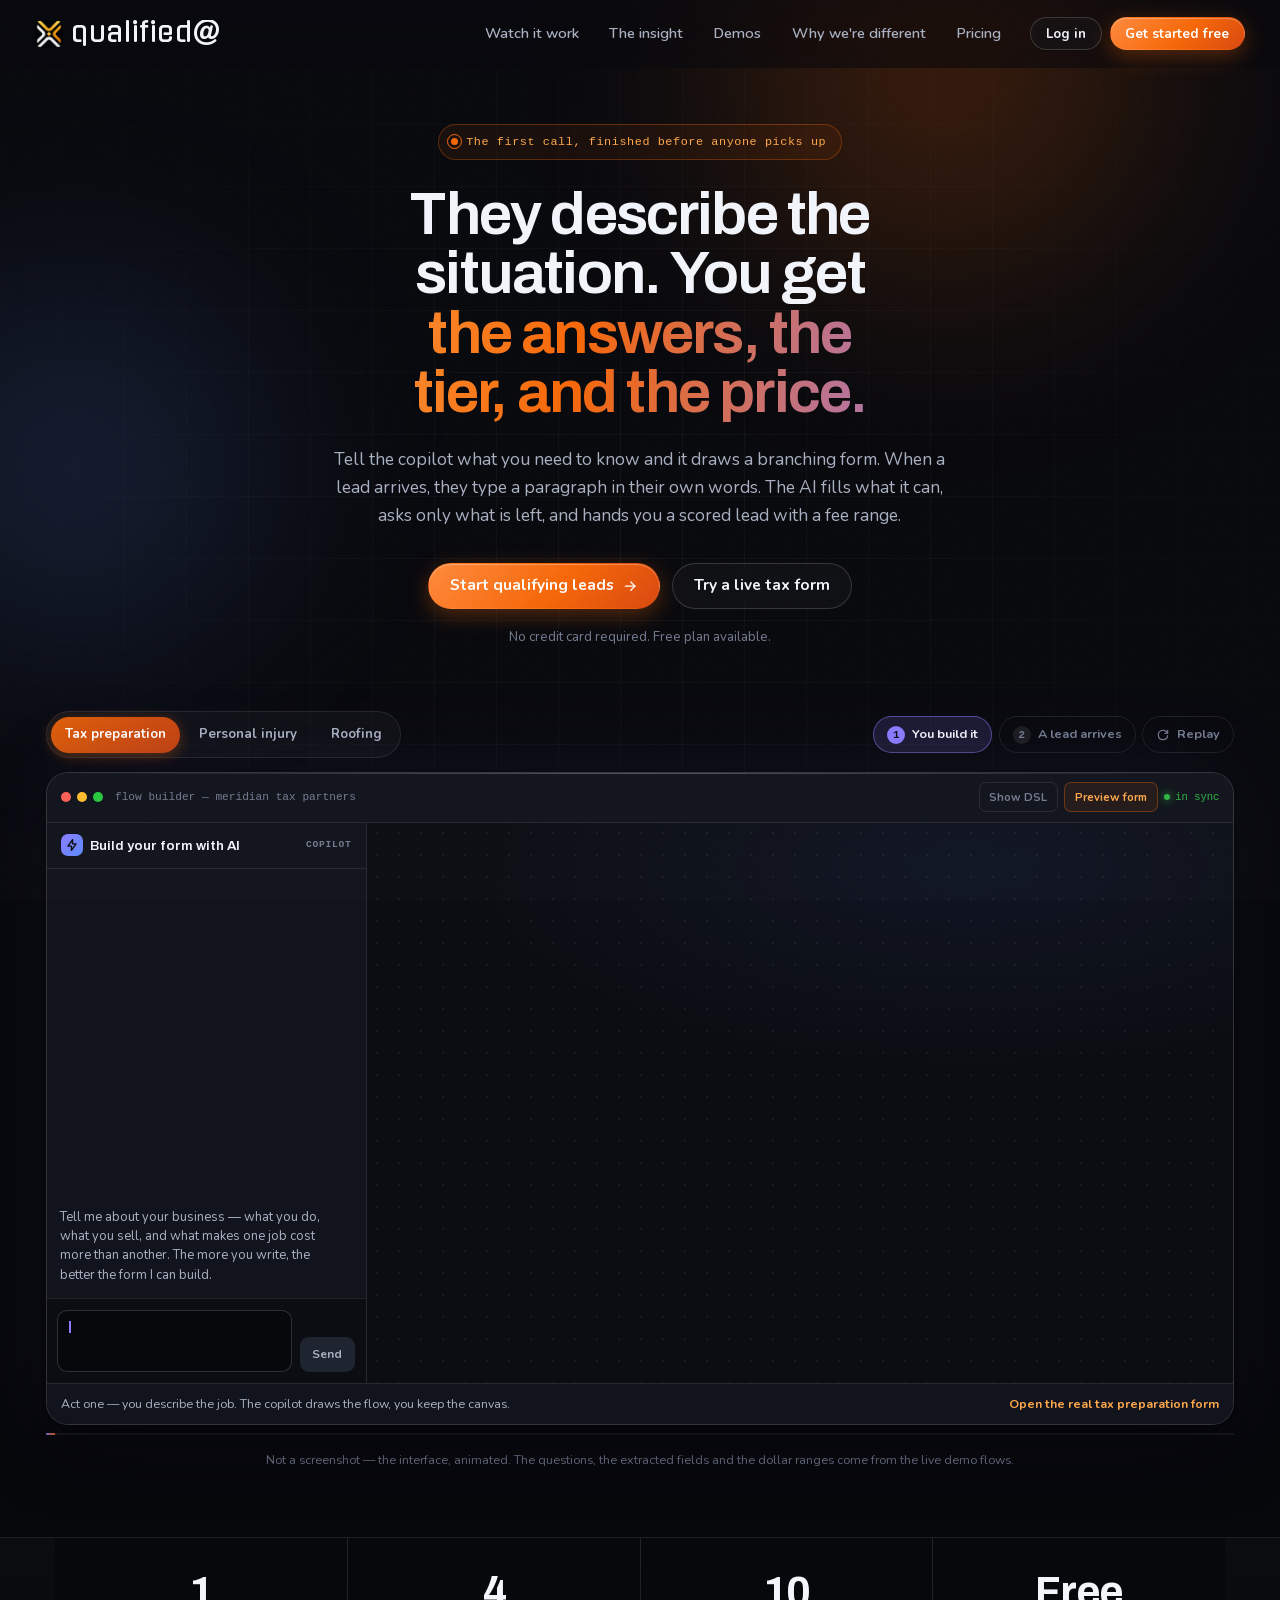
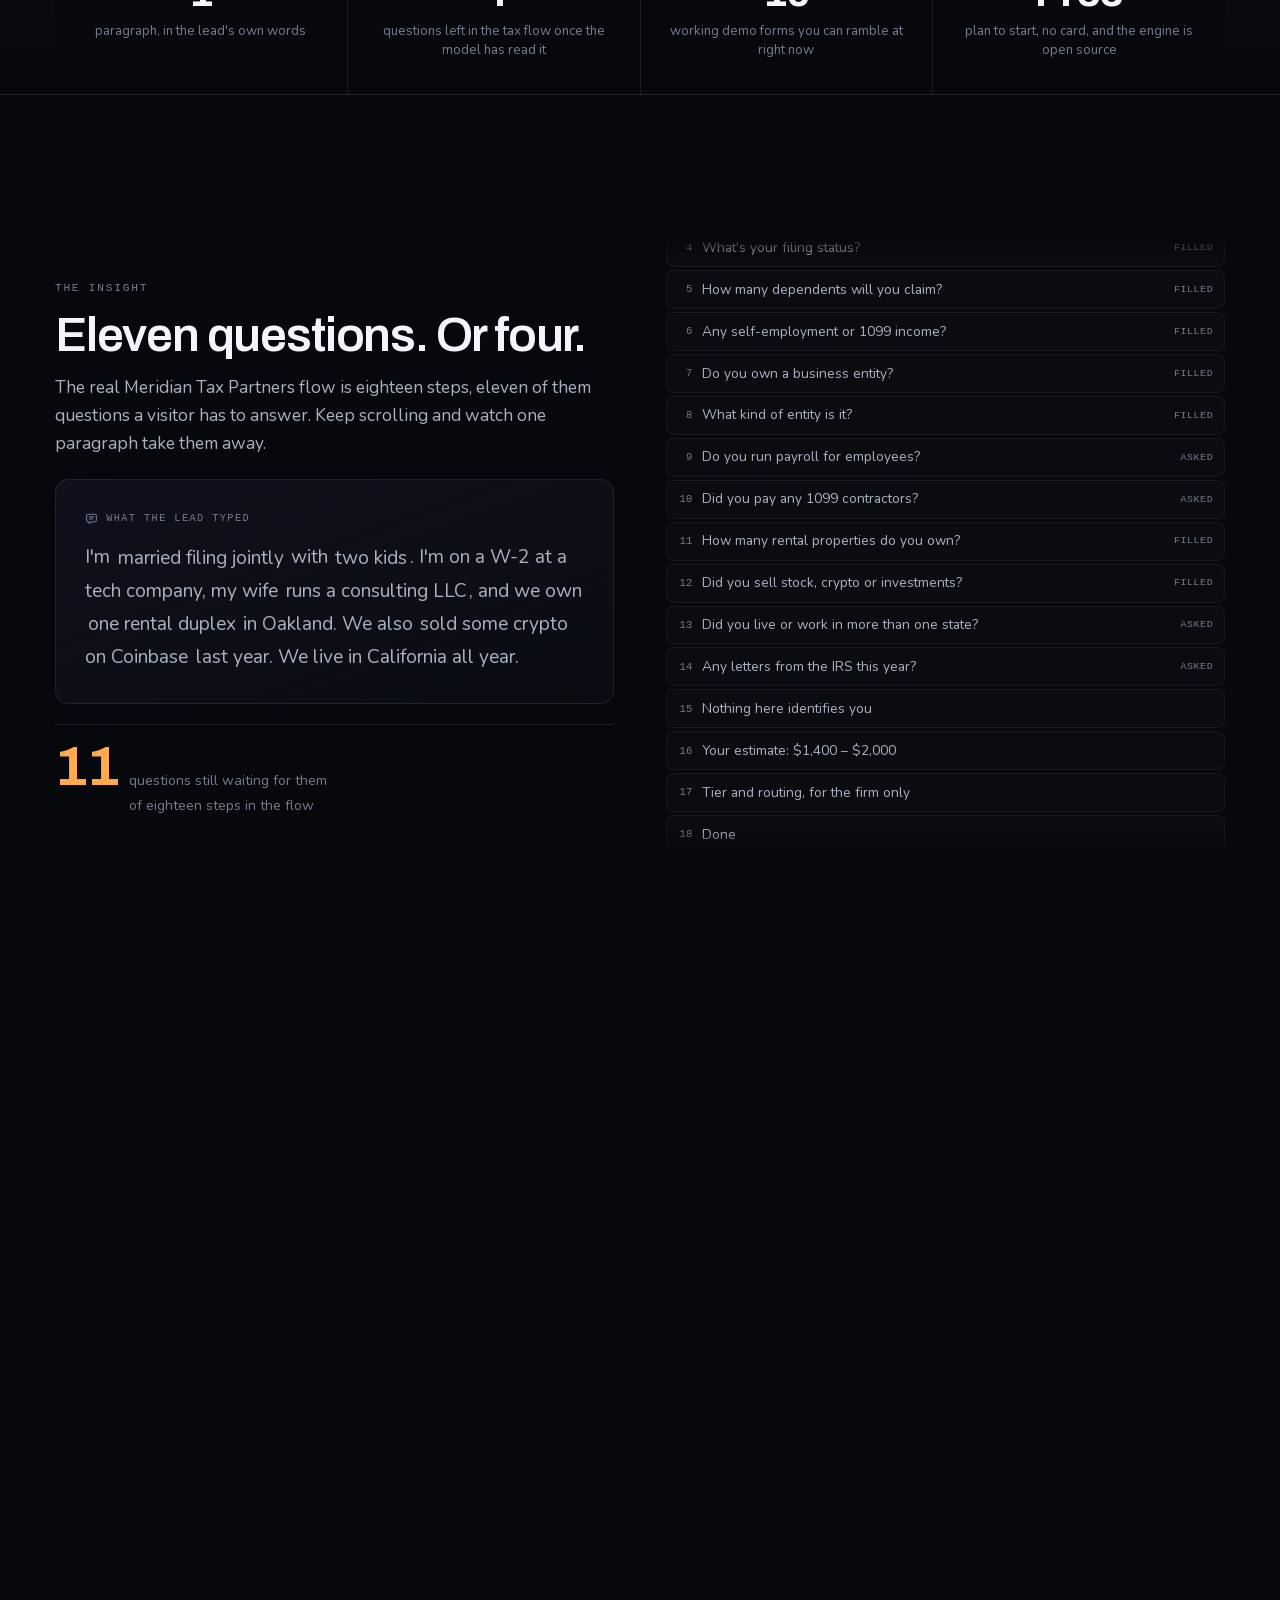
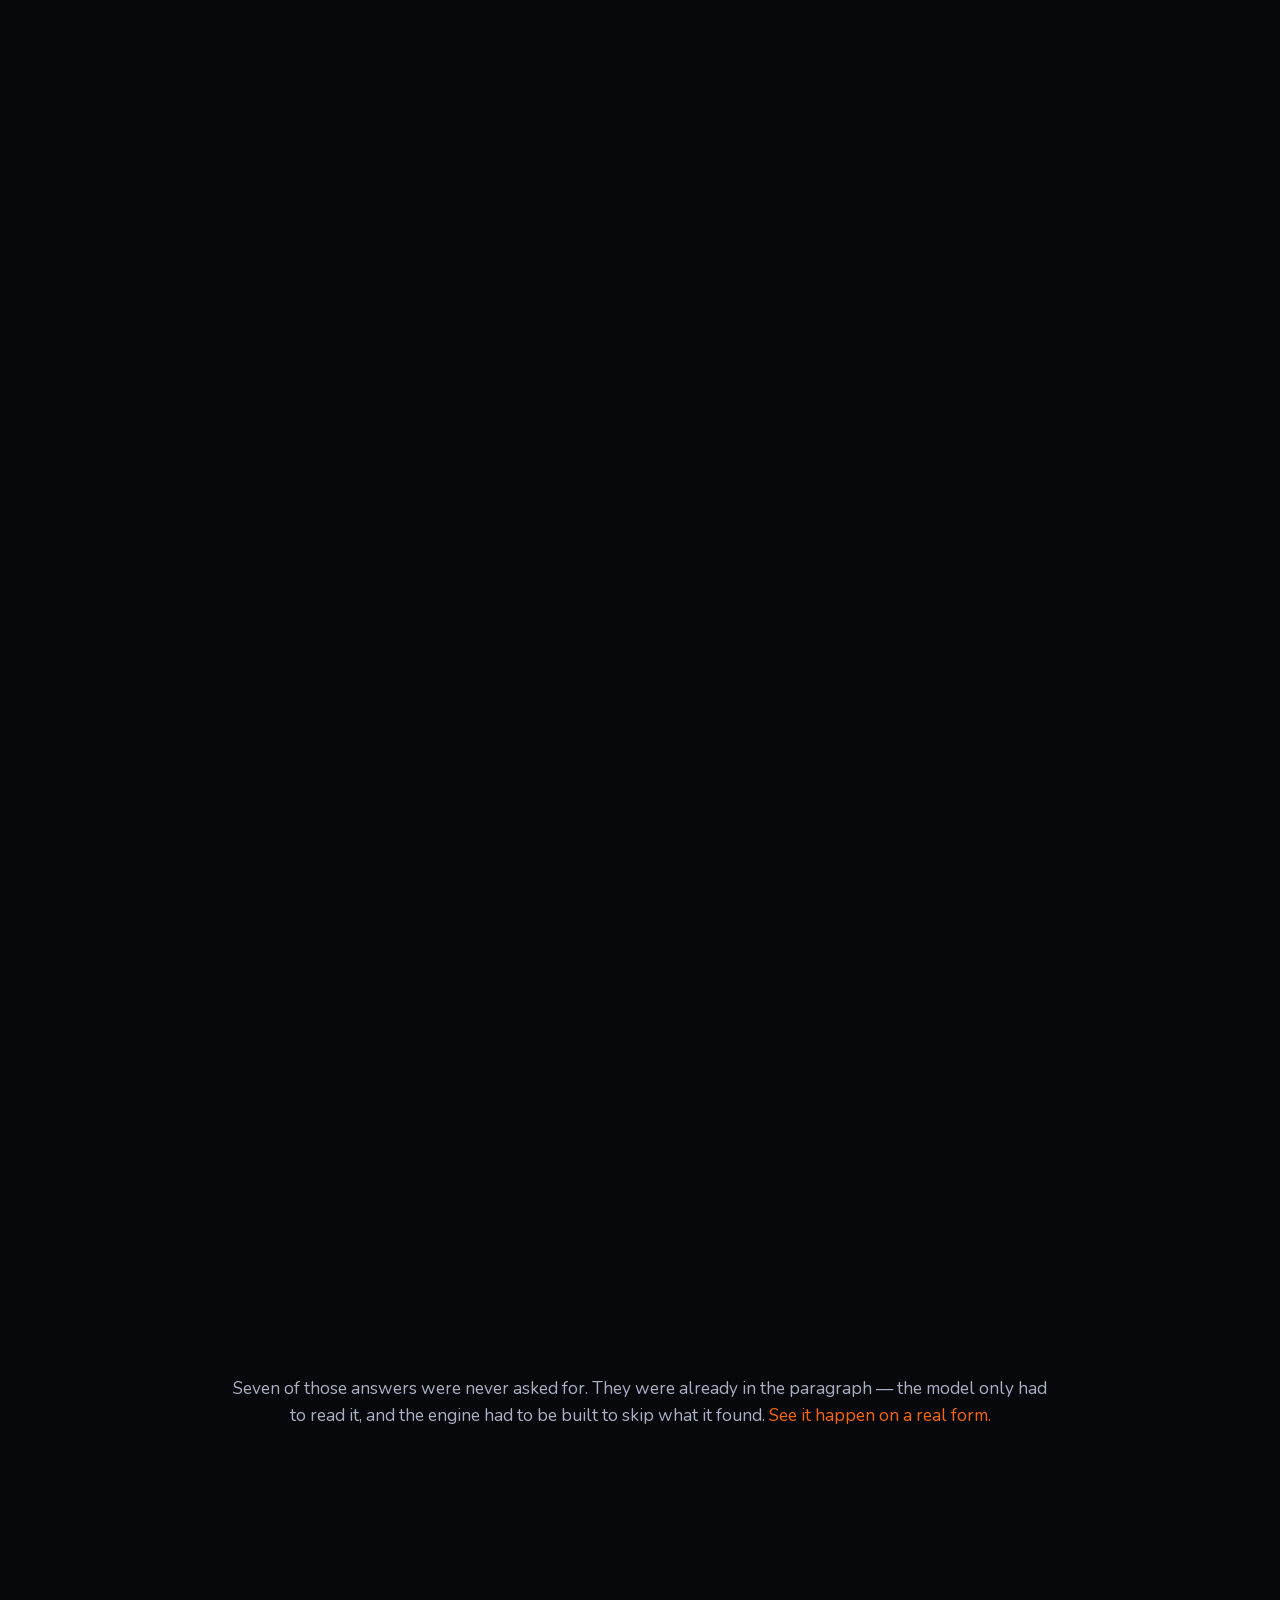
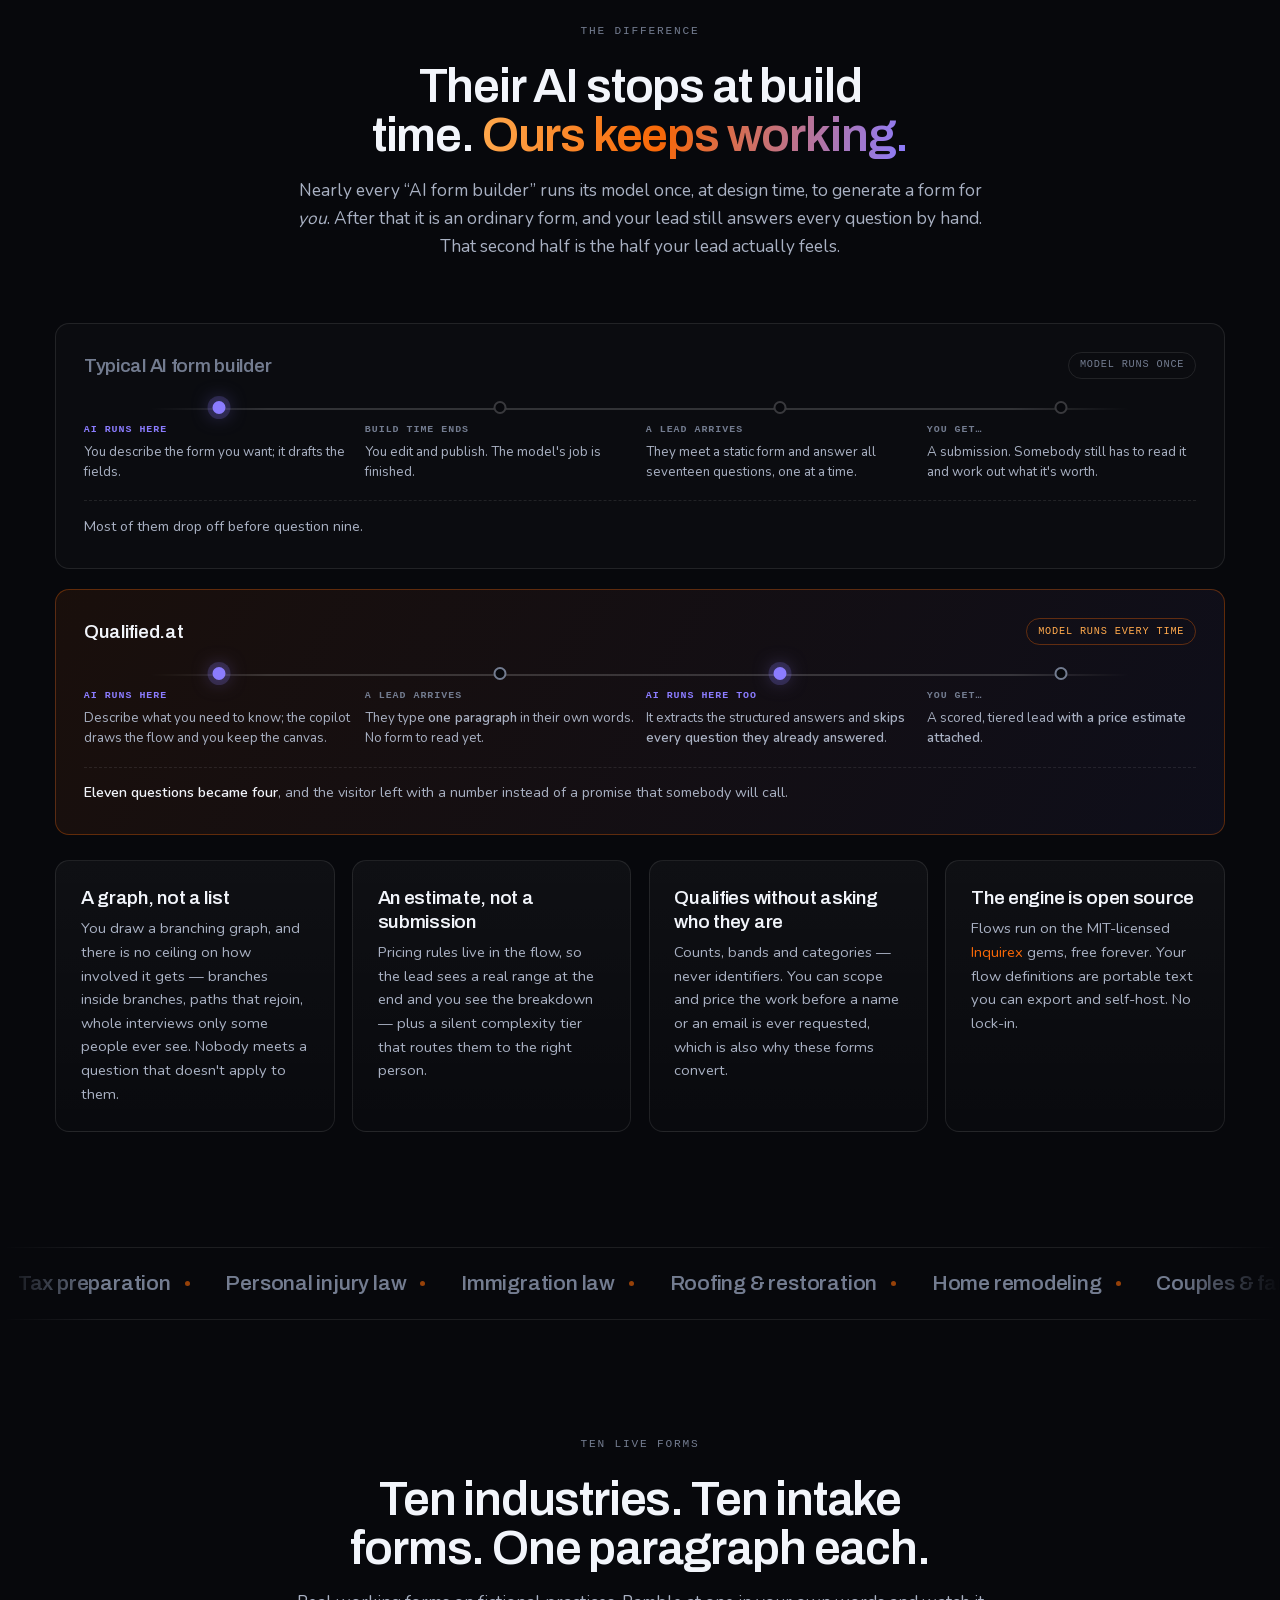
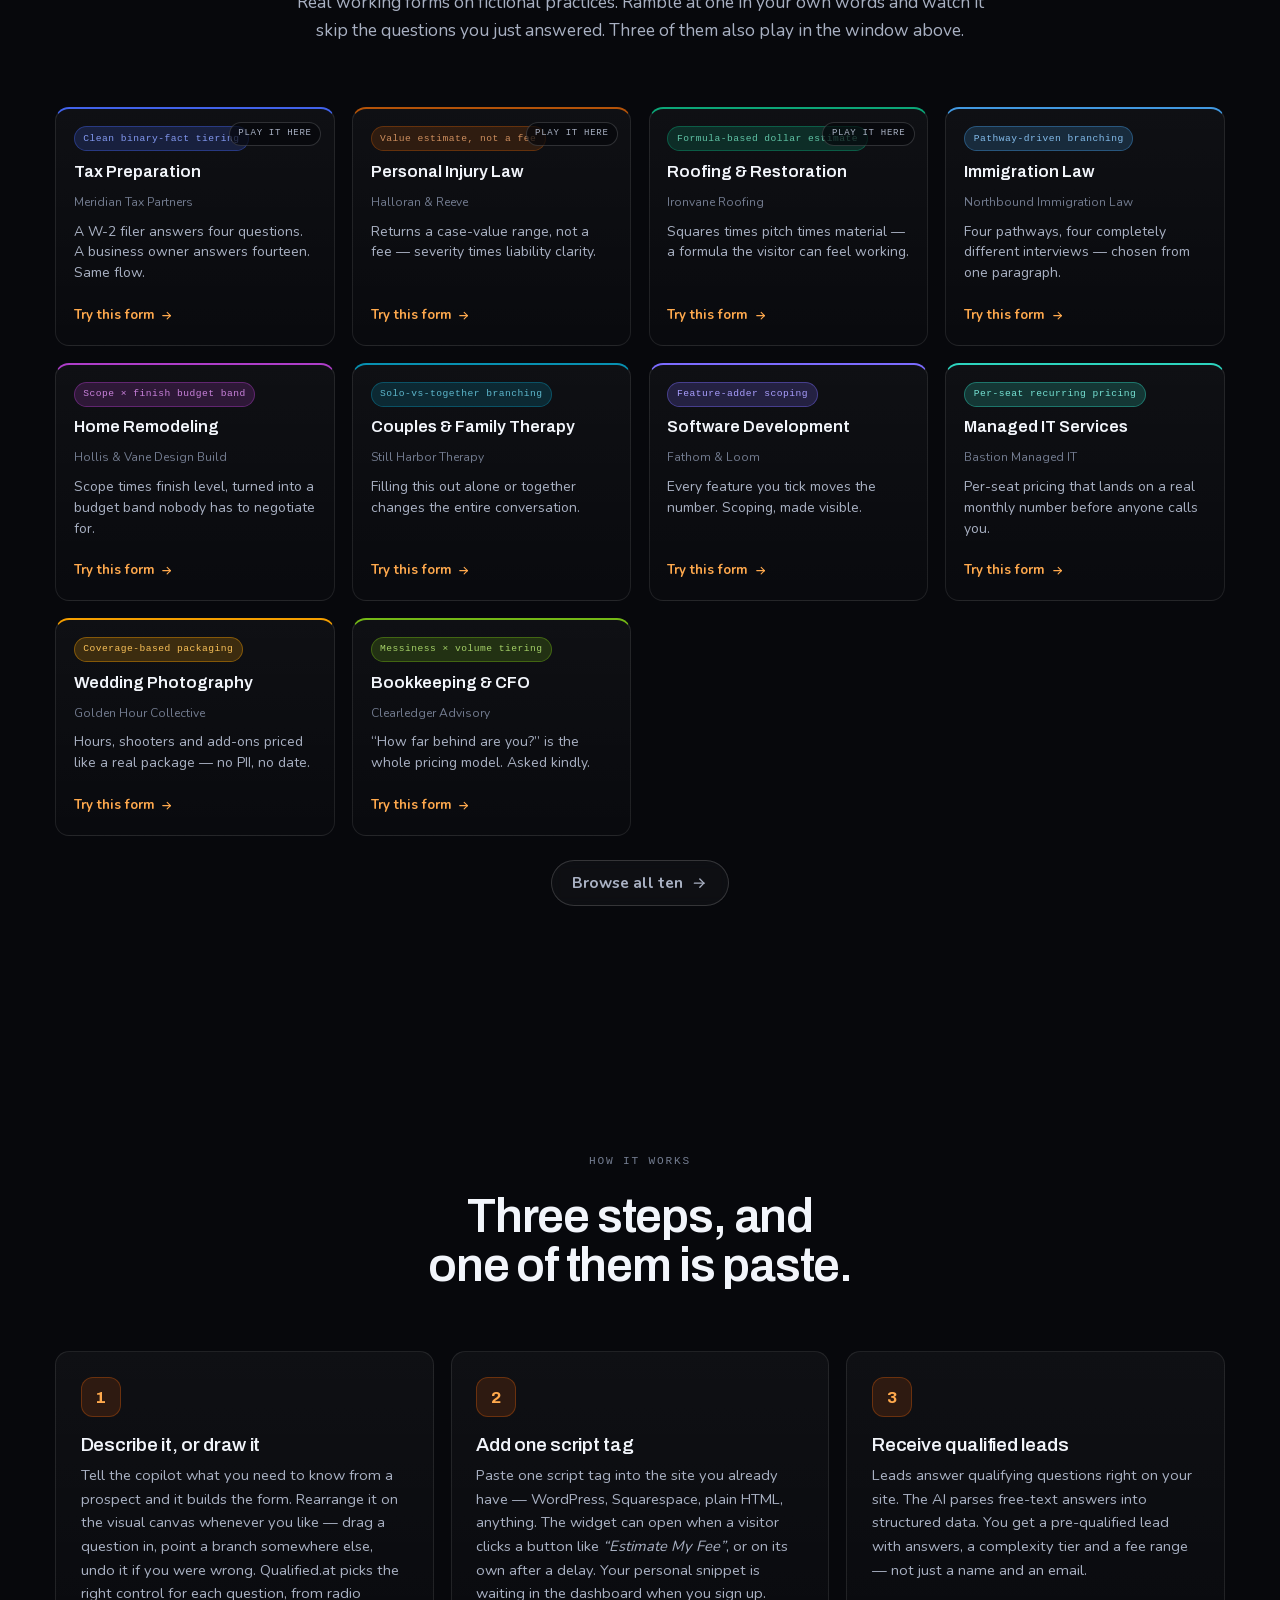
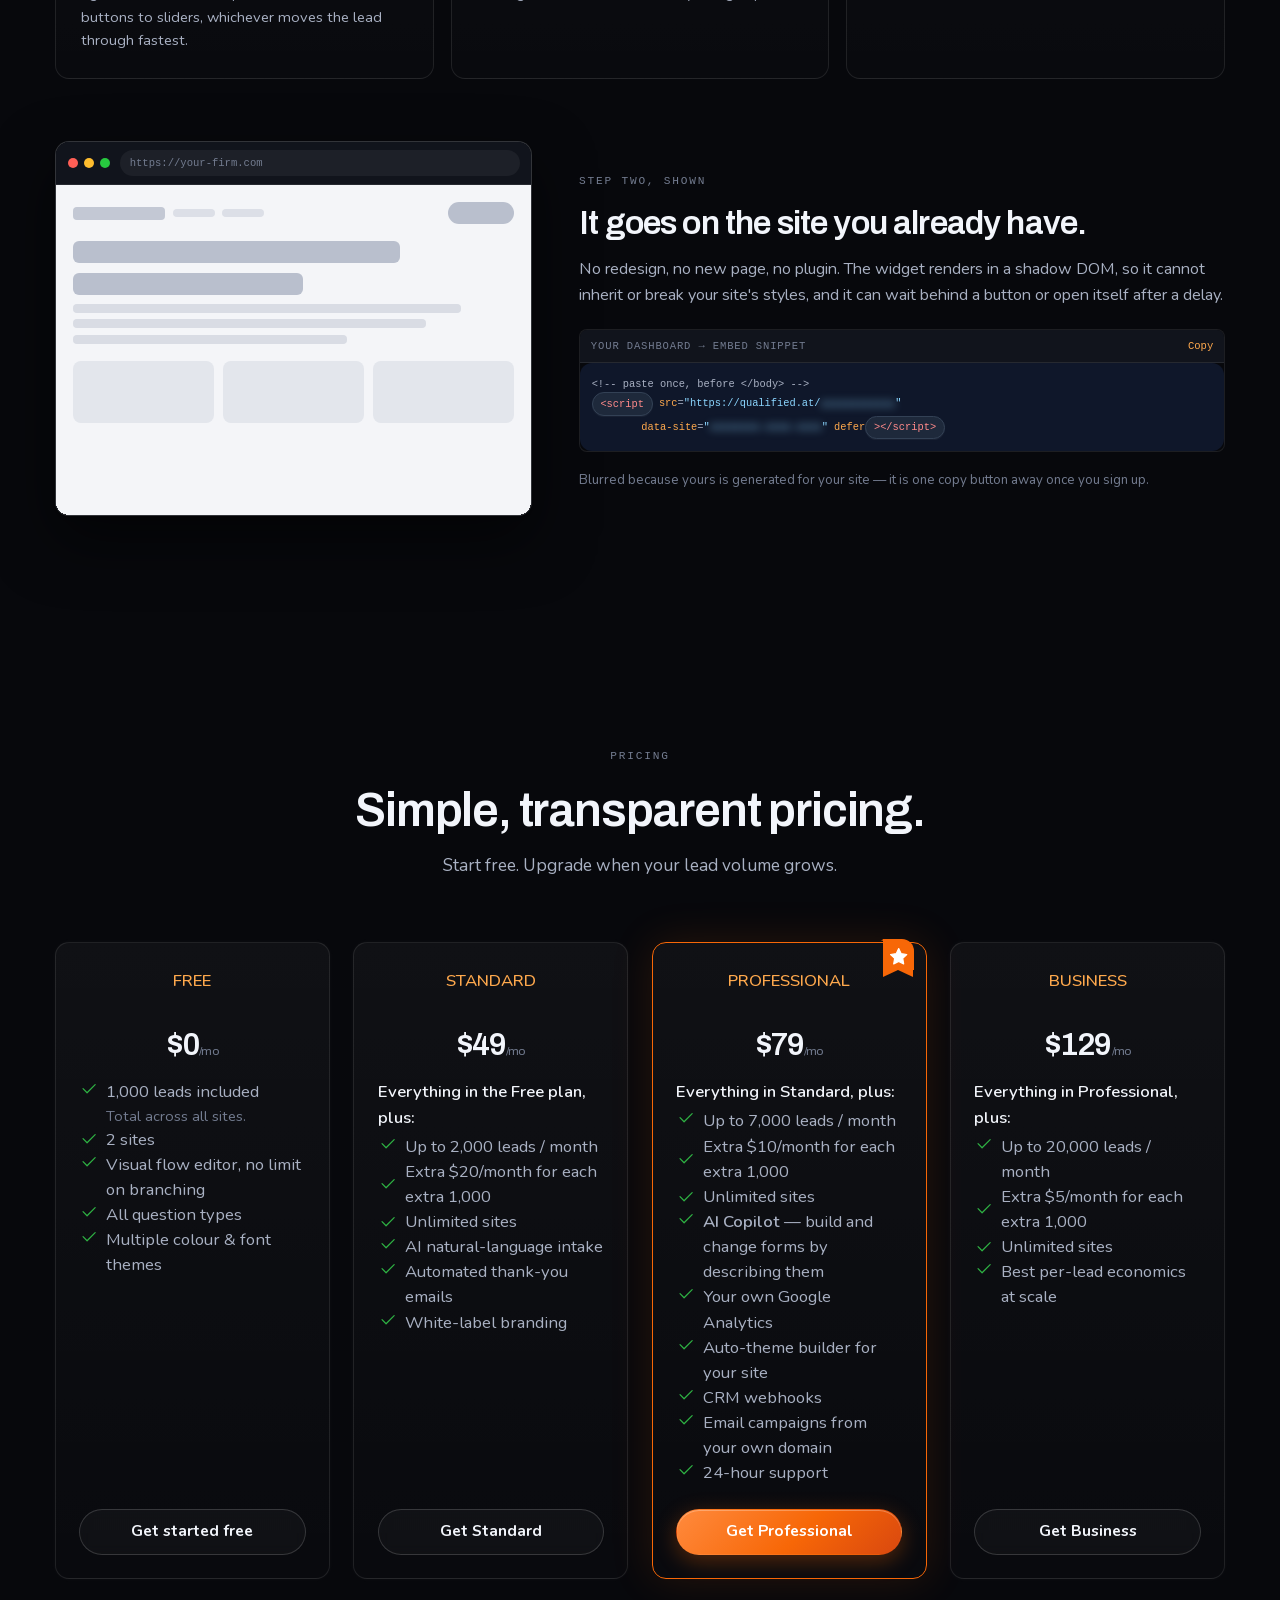
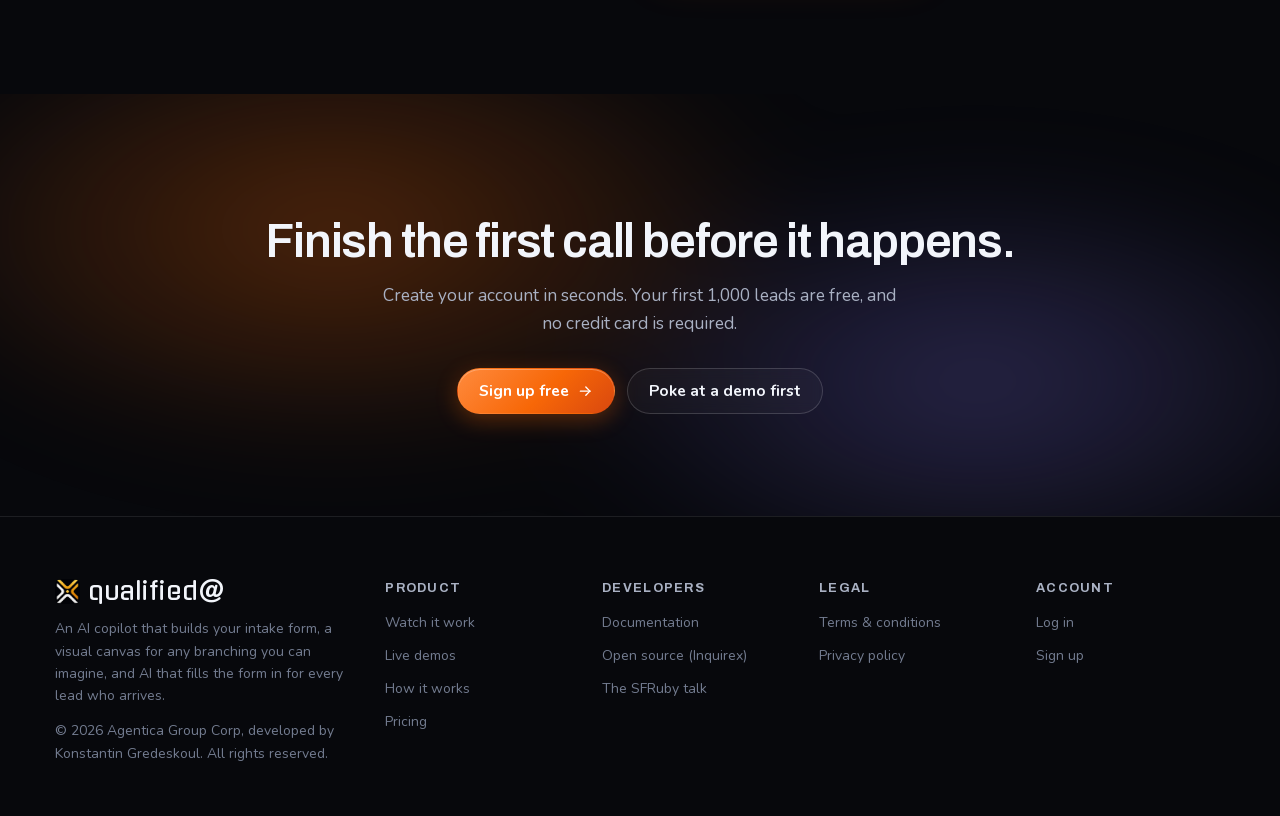
==== commit 64058d55: "Animated homepage redesign: copilot theater, scroll motion, real demo data Replaces the cloned Table" ====
--- a/index.html
+++ b/index.html
@@ -7,29 +7,23 @@
   data-bs-theme-font="sans-serif"
   data-bs-theme-primary="orange"
   data-bs-theme-radius="2"
-  >
+>
   <head>
     <meta charset="utf-8">
     <title>Qualified.at — They describe the situation. You get the answers, the tier, and the price.</title>
     <meta name="viewport" content="width=device-width,initial-scale=1">
 
-    <script>
-      (function() {
-        var m = document.cookie.match(/(?:^|;\s*)theme_mode=(\w+)/);
-        if (m) { document.documentElement.setAttribute('data-bs-theme', m[1]); document.documentElement.setAttribute('data-theme', m[1]); }
-      })();
-    </script>
-
-    <meta name="description" content="Tell the copilot what you need to know and it draws a branching form. When a lead arrives, they type a paragraph in their own words. AI fills what it can, asks only what is left, and hands you a scored lead with a fee range. One script tag on the site you already have.">
+    <meta name="description" content="Tell the copilot what you need to know and it draws a branching intake form. When a lead arrives they type one paragraph in their own words; the AI fills what it can, asks only what is left, and hands you a scored lead with a fee range. One script tag on the site you already have.">
     <meta name="keywords" content="lead qualification, AI intake, professional services, tax preparation intake, legal intake, branching forms, fee estimate, embed widget">
     <meta property="og:title" content="Qualified.at — They describe the situation. You get the answers, the tier, and the price.">
-    <meta property="og:description" content="The copilot draws your branching intake form. Leads describe their situation in a paragraph; AI fills what it can, asks only what is left, and hands you a scored lead with a fee range.">
+    <meta property="og:description" content="An AI copilot draws your branching intake form. Leads describe their situation in a paragraph; the model fills what it can, skips what it answered, and hands you a scored lead with a fee range.">
     <meta property="og:type" content="website">
     <meta property="og:url" content="https://qualified.at">
     <meta name="twitter:card" content="summary_large_image">
     <meta name="twitter:title" content="Qualified.at — The first call, finished before anyone picks up">
-    <meta name="twitter:description" content="Leads describe their situation in their own words. AI fills the form, skips what was already answered, and hands you a scored lead with a fee range.">
+    <meta name="twitter:description" content="Leads describe their situation in their own words. The AI fills the form, skips what was already answered, and hands you a scored lead with a fee range.">
     <link rel="canonical" href="https://qualified.at">
+    <meta name="theme-color" content="#07080c">
 
     <link rel="icon" href="/favicon.ico" sizes="48x48">
     <link rel="icon" type="image/png" sizes="32x32" href="/favicon-32x32.png">
@@ -38,640 +32,891 @@
     <link rel="manifest" href="/site.webmanifest">
 
     <link rel="stylesheet" href="/assets/application.css">
+    <link rel="stylesheet" href="/assets/marketing.css">
   </head>
+
   <body class="body-marketing">
-  <a href="#content" class="visually-hidden skip-link">Skip to main content</a>
-
-  <!-- Navbar -->
-  <header role="banner">
-    <nav class="landing-navbar navbar navbar-expand-lg py-3 fixed-top" aria-label="Primary navigation">
-      <div class="container">
-        <a href="/" class="navbar-brand d-flex align-items-center gap-2" aria-label="Qualified.at home">
-          <img src="/static/logos/qualified-at-logo-64x64.png" width="29" height="29" alt="" class="rounded flex-shrink-0">
-          <span class="navbar-brand-wordmark" aria-hidden="true" style="font-size: 29px; height: 29px;">qualified@</span>
+    <a href="#content" class="visually-hidden skip-link">Skip to main content</a>
+
+    <div class="qa-progress" aria-hidden="true"><i data-read></i></div>
+
+    <!-- ================================================================ nav -->
+    <header role="banner">
+      <nav class="qa-nav" data-nav aria-label="Primary navigation">
+        <a href="/" class="qa-brand" aria-label="Qualified.at home">
+          <img src="/static/logos/qualified-at-logo-64x64.png" width="28" height="28" alt="">
+          <span class="navbar-brand-wordmark" aria-hidden="true">qualified@</span>
         </a>
-        <button class="navbar-toggler" type="button" id="nav-toggle" aria-controls="landing-nav" aria-expanded="false" aria-label="Toggle navigation">
-          <span class="navbar-toggler-icon"></span>
+
+        <button class="qa-nav-burger" data-nav-toggle type="button" aria-expanded="false" aria-label="Toggle navigation">
+          <i></i><i></i><i></i>
         </button>
-        <div class="collapse navbar-collapse" id="landing-nav">
-          <ul class="navbar-nav ms-auto align-items-lg-center">
-            <li class="nav-item"><a class="nav-link" href="#demos">Demos</a></li>
-            <li class="nav-item"><a class="nav-link" href="#different">Why we're different</a></li>
-            <li class="nav-item"><a class="nav-link" href="#how-it-works">How it works</a></li>
-            <li class="nav-item"><a class="nav-link" href="#pricing">Pricing</a></li>
-            <li class="nav-item ms-lg-2">
-              <a href="#" class="btn btn-ghost-primary btn-icon" id="theme-toggle" aria-label="Toggle light/dark mode" title="Toggle light/dark mode">
-                <svg xmlns="http://www.w3.org/2000/svg" class="icon icon-tabler icon-tabler-sun" id="theme-icon-light" width="24" height="24" viewBox="0 0 24 24" stroke-width="2" stroke="currentColor" fill="none" stroke-linecap="round" stroke-linejoin="round" style="display:none"><path stroke="none" d="M0 0h24v24H0z" fill="none"/><path d="M12 12m-4 0a4 4 0 1 0 8 0a4 4 0 1 0 -8 0"/><path d="M3 12h1m8 -9v1m8 8h1m-9 8v1m-6.4 -15.4l.7 .7m12.1 -.7l-.7 .7m0 11.4l.7 .7m-12.1 -.7l-.7 .7"/></svg>
-                <svg xmlns="http://www.w3.org/2000/svg" class="icon icon-tabler icon-tabler-moon" id="theme-icon-dark" width="24" height="24" viewBox="0 0 24 24" stroke-width="2" stroke="currentColor" fill="none" stroke-linecap="round" stroke-linejoin="round"><path stroke="none" d="M0 0h24v24H0z" fill="none"/><path d="M12 3c.132 0 .263 0 .393 0a7.5 7.5 0 0 0 7.92 12.446a9 9 0 1 1 -8.313 -12.454z"/></svg>
+
+        <div class="qa-nav-panel">
+          <ul class="qa-nav-links">
+            <li><a href="#watch">Watch it work</a></li>
+            <li><a href="#insight">The insight</a></li>
+            <li><a href="#demos">Demos</a></li>
+            <li><a href="#different">Why we're different</a></li>
+            <li><a href="#pricing">Pricing</a></li>
+          </ul>
+          <div class="qa-nav-cta">
+            <a class="qa-btn qa-btn-ghost qa-btn-sm" href="/users/sign_in">Log in</a>
+            <a class="qa-btn qa-btn-primary qa-btn-sm" href="/users/sign_up">Get started free</a>
+          </div>
+        </div>
+      </nav>
+    </header>
+
+    <main id="content" class="qa-shell">
+
+      <!-- ============================================================= hero -->
+      <section class="qa-hero" id="watch">
+        <div class="qa-aurora" aria-hidden="true"><i></i><i></i><i></i></div>
+        <div class="qa-gridlines" aria-hidden="true"></div>
+
+        <div class="qa-wrap">
+          <div class="qa-hero-copy">
+            <span class="qa-eyebrow"><b></b> The first call, finished before anyone picks up</span>
+
+            <h1 class="qa-display" data-words>They describe the situation. You get <span class="qa-wash">the answers, the tier, and the price.</span></h1>
+
+            <p class="qa-lead">
+              Tell the copilot what you need to know and it draws a branching form. When a lead
+              arrives, they type a paragraph in their own words. The AI fills what it can, asks
+              only what is left, and hands you a scored lead with a fee range.
+            </p>
+
+            <div class="qa-hero-actions">
+              <a class="qa-btn qa-btn-primary qa-btn-arrow" href="/users/sign_up">
+                Start qualifying leads
+                <svg viewBox="0 0 24 24" fill="none" stroke="currentColor" stroke-width="2" stroke-linecap="round" stroke-linejoin="round" aria-hidden="true"><path d="M5 12h14"/><path d="M13 18l6-6"/><path d="M13 6l6 6"/></svg>
               </a>
-            </li>
-            <li class="nav-item ms-lg-1 mt-2 mt-lg-0">
-              <a class="btn btn-primary w-100 w-lg-auto" href="/users/sign_in">Log in</a>
-            </li>
-            <li class="nav-item ms-lg-1 mt-2 mt-lg-0 mb-2 mb-lg-0">
-              <a class="btn btn-cta w-100 w-lg-auto" href="/users/sign_up">Get started free</a>
-            </li>
-          </ul>
+              <a class="qa-btn qa-btn-ghost" href="/demos/tax-preparation">Try a live tax form</a>
+            </div>
+
+            <p class="qa-hero-note">No credit card required. Free plan available.</p>
+          </div>
+        </div>
+
+        <!-- =========================================================== theater -->
+        <div class="qa-theater" id="theater" data-theater data-act="1">
+          <div class="qa-theater-bar">
+            <div class="qa-chips" role="tablist" aria-label="Choose an industry to watch">
+              <button class="qa-chip" type="button" role="tab" data-scene="tax" aria-selected="true">Tax preparation</button>
+              <button class="qa-chip" type="button" role="tab" data-scene="injury" aria-selected="false">Personal injury</button>
+              <button class="qa-chip" type="button" role="tab" data-scene="roofing" aria-selected="false">Roofing</button>
+            </div>
+
+            <div class="qa-theater-acts">
+              <button class="qa-act is-on" type="button" data-goto-act="1"><em>1</em> You build it</button>
+              <button class="qa-act" type="button" data-goto-act="2"><em>2</em> A lead arrives</button>
+              <button class="qa-act" type="button" data-el="replay" aria-label="Replay from the start">
+                <svg viewBox="0 0 24 24" width="14" height="14" fill="none" stroke="currentColor" stroke-width="2" stroke-linecap="round" stroke-linejoin="round" aria-hidden="true"><path d="M19.933 13.041a8 8 0 1 1 -9.925 -8.788c3.899 -1 7.935 1.007 9.425 4.747"/><path d="M20 4v5h-5"/></svg>
+                Replay
+              </button>
+            </div>
+          </div>
+
+          <div class="qa-window" data-el="window" aria-hidden="true">
+            <div class="qa-winbar">
+              <span class="qa-dots"><i></i><i></i><i></i></span>
+              <span class="qa-wintitle" data-el="wintitle">flow builder</span>
+              <span class="qa-wintools">
+                <span class="qa-tool">Show DSL</span>
+                <span class="qa-tool is-primary" data-el="previewbtn">Preview form</span>
+                <span class="qa-sync" data-el="sync">in sync</span>
+              </span>
+            </div>
+
+            <div class="qa-stage">
+              <!-- copilot -->
+              <aside class="qa-copilot">
+                <div class="qa-copilot-head">
+                  <span class="qa-spark">
+                    <svg viewBox="0 0 24 24" fill="none" stroke="currentColor" stroke-width="2.4" stroke-linecap="round" stroke-linejoin="round" aria-hidden="true"><path d="M13 3l0 7l6 0l-8 11l0 -7l-6 0l8 -11"/></svg>
+                  </span>
+                  Build your form with AI
+                  <small>copilot</small>
+                </div>
+                <div class="qa-chat" data-el="chat"></div>
+                <div class="qa-composer">
+                  <div class="qa-input" data-el="prompt" data-placeholder="Describe your business — what you do, and what drives your pricing…"><span data-el="prompttext"></span><i class="qa-caret"></i></div>
+                  <button class="qa-send" type="button" data-el="send">Send</button>
+                </div>
+              </aside>
+
+              <!-- canvas -->
+              <div class="qa-canvas" data-el="canvas">
+                <div class="qa-fit" data-el="fit">
+                  <div class="qa-pan" data-el="pan">
+                    <svg class="qa-edges" data-el="edges" viewBox="0 0 640 1240" aria-hidden="true"></svg>
+                    <div data-el="nodes"></div>
+                    <div data-el="labels"></div>
+                  </div>
+                </div>
+                <div class="qa-accum" data-el="accum">&sum; price <b>currency</b> &middot; complexity <b>integer</b></div>
+                <div class="qa-scrim" data-el="scrim"></div>
+
+                <!-- what the firm sees, which the lead never does -->
+                <div class="qa-firm" data-el="firm">
+                  <div class="qa-firm-head">
+                    <svg viewBox="0 0 24 24" width="12" height="12" fill="none" stroke="currentColor" stroke-width="2.4" stroke-linecap="round" stroke-linejoin="round" aria-hidden="true"><path d="M3 12h4l3 8l4 -16l3 8h4"/></svg>
+                    What the firm sees
+                  </div>
+                  <div class="qa-firm-tier" data-el="firmtier">Group 3</div>
+                  <p data-el="firmroute">Routed straight to a partner.</p>
+                  <div class="qa-firm-grid">
+                    <div><b data-el="firmfilled">7</b> filled by AI</div>
+                    <div><b data-el="firmasked">4</b> asked</div>
+                  </div>
+                </div>
+              </div>
+
+              <!-- the form, as the lead meets it -->
+              <section class="qa-preview" data-el="preview">
+                <div class="qa-pv-head">
+                  <span class="qa-pv-icon" data-el="pvicon">M</span>
+                  <span data-el="pvname">Meridian Tax Partners</span>
+                  <span class="qa-pv-x">&times;</span>
+                </div>
+                <div class="qa-pv-prog">
+                  <div class="qa-pv-prog-row">
+                    <span data-el="pvstep">Step 1 of 18</span>
+                    <span data-el="pvpct">0%</span>
+                  </div>
+                  <div class="qa-pv-bar"><i data-el="pvfill"></i></div>
+                </div>
+                <div class="qa-pv-body" data-el="pvbody"></div>
+                <div class="qa-pv-foot">served by qualified.at</div>
+              </section>
+
+            </div>
+
+            <div class="qa-caption">
+              <span data-el="caption">Act one — you describe the job. The copilot draws the flow.</span>
+              <a data-el="demolink" href="/demos/tax-preparation">Open the real tax form</a>
+            </div>
+
+            <button class="qa-playbtn" type="button" data-el="playbtn">
+              <span>
+                <svg viewBox="0 0 24 24" width="18" height="18" fill="currentColor" aria-hidden="true"><path d="M7 4v16l13 -8z"/></svg>
+                Play the walkthrough
+              </span>
+            </button>
+          </div>
+
+          <div class="qa-timeline" aria-hidden="true"><i data-el="progress"></i></div>
+
+          <p class="qa-theater-foot">
+            <span>Not a screenshot &mdash; the interface, animated. The questions, the extracted fields and the dollar ranges come from the live demo flows.</span>
+          </p>
+
+          <p class="visually-hidden" data-el="summary"></p>
+        </div>
+      </section>
+
+      <!-- ======================================================= metric band -->
+      <section class="qa-band">
+        <div class="qa-wrap">
+          <div class="qa-band-grid">
+            <div class="qa-band-cell qa-in">
+              <b><span data-count-to="1">1</span></b>
+              <span>paragraph, in the lead's own words</span>
+            </div>
+            <div class="qa-band-cell qa-in">
+              <b><span data-count-to="4">4</span></b>
+              <span>questions left in the tax flow once the model has read it</span>
+            </div>
+            <div class="qa-band-cell qa-in">
+              <b><span data-count-to="10">10</span></b>
+              <span>working demo forms you can ramble at right now</span>
+            </div>
+            <div class="qa-band-cell qa-in">
+              <b>Free</b>
+              <span>plan to start, no card, and the engine is open source</span>
+            </div>
+          </div>
+        </div>
+      </section>
+
+      <!-- ============================================================ scrub -->
+      <section class="qa-scrub" id="insight">
+        <div class="qa-scrub-track" data-scrub>
+          <div class="qa-scrub-stick">
+            <div class="qa-wrap">
+              <div class="qa-scrub-grid">
+                <div>
+                  <span class="qa-kicker">The insight</span>
+                  <h2 class="qa-h2" style="margin: 0.7rem 0 0.9rem;">Eleven questions. Or four.</h2>
+                  <p class="qa-lead" style="margin-bottom: 1.4rem;">
+                    The real Meridian Tax Partners flow is eighteen steps, eleven of them questions
+                    a visitor has to answer. Keep scrolling and watch one paragraph take them away.
+                  </p>
+
+                  <div class="qa-para">
+                    <div class="qa-para-head">
+                      <svg viewBox="0 0 24 24" width="13" height="13" fill="none" stroke="currentColor" stroke-width="2" stroke-linecap="round" stroke-linejoin="round" aria-hidden="true"><path d="M8 9h8"/><path d="M8 13h6"/><path d="M18 4a3 3 0 0 1 3 3v8a3 3 0 0 1 -3 3h-5l-5 3v-3h-2a3 3 0 0 1 -3 -3v-8a3 3 0 0 1 3 -3h12z"/></svg>
+                      What the lead typed
+                    </div>
+                    I'm <mark data-mark="1">married filing jointly</mark> with
+                    <mark data-mark="2">two kids</mark>. I'm on a W-2 at a tech company,
+                    my wife <mark data-mark="3">runs a consulting LLC</mark>, and we own
+                    <mark data-mark="4">one rental duplex</mark> in Oakland. We also
+                    <mark data-mark="5">sold some crypto on Coinbase</mark> last year. We live
+                    in California all year.
+                  </div>
+
+                  <div class="qa-counter">
+                    <b data-scrub-count>11</b>
+                    <span>
+                      questions still waiting for them<br>
+                      <span class="qa-dim">of eighteen steps in the flow</span>
+                    </span>
+                  </div>
+                </div>
+
+                <div class="qa-steplist" data-steplist>
+                  <div class="qa-step"><em>1</em><span>Tell us about your tax situation</span><i>free text</i></div>
+                  <div class="qa-step"><em>2</em><span>clarify &mdash; the model reads it</span><i>server</i></div>
+                  <div class="qa-step"><em>3</em><span>Here's what we picked up</span><i>say</i></div>
+                  <div class="qa-step" data-count data-mark="1"><em>4</em><span>What's your filing status?</span><i>filled</i></div>
+                  <div class="qa-step" data-count data-mark="2"><em>5</em><span>How many dependents will you claim?</span><i>filled</i></div>
+                  <div class="qa-step" data-count data-mark="3"><em>6</em><span>Any self-employment or 1099 income?</span><i>filled</i></div>
+                  <div class="qa-step" data-count data-mark="3"><em>7</em><span>Do you own a business entity?</span><i>filled</i></div>
+                  <div class="qa-step" data-count data-mark="3"><em>8</em><span>What kind of entity is it?</span><i>filled</i></div>
+                  <div class="qa-step" data-count><em>9</em><span>Do you run payroll for employees?</span><i>asked</i></div>
+                  <div class="qa-step" data-count><em>10</em><span>Did you pay any 1099 contractors?</span><i>asked</i></div>
+                  <div class="qa-step" data-count data-mark="4"><em>11</em><span>How many rental properties do you own?</span><i>filled</i></div>
+                  <div class="qa-step" data-count data-mark="5"><em>12</em><span>Did you sell stock, crypto or investments?</span><i>filled</i></div>
+                  <div class="qa-step" data-count><em>13</em><span>Did you live or work in more than one state?</span><i>asked</i></div>
+                  <div class="qa-step" data-count><em>14</em><span>Any letters from the IRS this year?</span><i>asked</i></div>
+                  <div class="qa-step"><em>15</em><span>Nothing here identifies you</span><i>say</i></div>
+                  <div class="qa-step"><em>16</em><span>Your estimate: $1,400 &ndash; $2,000</span><i>say</i></div>
+                  <div class="qa-step"><em>17</em><span>Tier and routing, for the firm only</span><i>internal</i></div>
+                  <div class="qa-step"><em>18</em><span>Done</span><i>say</i></div>
+                </div>
+              </div>
+            </div>
+          </div>
+        </div>
+
+        <div class="qa-wrap qa-wrap-narrow" style="padding-bottom: clamp(3rem, 6vw, 6rem);">
+          <p class="qa-lead qa-in" style="text-align:center;">
+            Seven of those answers were never asked for. They were already in the paragraph &mdash;
+            the model only had to read it, and the engine had to be built to skip what it found.
+            <a href="#demos">See it happen on a real form.</a>
+          </p>
+        </div>
+      </section>
+
+      <!-- ======================================================== the lanes -->
+      <section class="qa-section" id="different">
+        <div class="qa-wrap">
+          <div class="qa-head qa-in">
+            <span class="qa-kicker">The difference</span>
+            <h2 class="qa-h2">Their AI stops at build time. <span class="qa-wash">Ours keeps working.</span></h2>
+            <p class="qa-lead">
+              Nearly every &ldquo;AI form builder&rdquo; runs its model once, at design time, to
+              generate a form for <em>you</em>. After that it is an ordinary form, and your lead
+              still answers every question by hand. That second half is the half your lead
+              actually feels.
+            </p>
+          </div>
+
+          <div class="qa-lanes">
+            <div class="qa-lane qa-in">
+              <div class="qa-lane-head">
+                <h3 class="qa-h3 qa-dim">Typical AI form builder</h3>
+                <span class="qa-lane-tag">model runs once</span>
+              </div>
+              <div class="qa-track">
+                <div class="qa-stop is-ai">
+                  <b>AI runs here</b>
+                  <p>You describe the form you want; it drafts the fields.</p>
+                </div>
+                <div class="qa-stop is-cold">
+                  <b>Build time ends</b>
+                  <p>You edit and publish. The model's job is finished.</p>
+                </div>
+                <div class="qa-stop is-cold">
+                  <b>A lead arrives</b>
+                  <p>They meet a static form and answer all seventeen questions, one at a time.</p>
+                </div>
+                <div class="qa-stop is-cold">
+                  <b>You get&hellip;</b>
+                  <p>A submission. Somebody still has to read it and work out what it's worth.</p>
+                </div>
+              </div>
+              <p class="qa-lane-note qa-dim">Most of them drop off before question nine.</p>
+            </div>
+
+            <div class="qa-lane qa-lane-us qa-in">
+              <div class="qa-lane-head">
+                <h3 class="qa-h3">Qualified.at</h3>
+                <span class="qa-lane-tag">model runs every time</span>
+              </div>
+              <div class="qa-track">
+                <div class="qa-stop is-ai">
+                  <b>AI runs here</b>
+                  <p>Describe what you need to know; the copilot draws the flow and you keep the canvas.</p>
+                </div>
+                <div class="qa-stop">
+                  <b>A lead arrives</b>
+                  <p>They type <strong>one paragraph</strong> in their own words. No form to read yet.</p>
+                </div>
+                <div class="qa-stop is-ai">
+                  <b>AI runs here too</b>
+                  <p>It extracts the structured answers and <strong>skips every question they already answered</strong>.</p>
+                </div>
+                <div class="qa-stop">
+                  <b>You get&hellip;</b>
+                  <p>A scored, tiered lead <strong>with a price estimate attached</strong>.</p>
+                </div>
+              </div>
+              <p class="qa-lane-note">
+                <b>Eleven questions became four</b>, and the visitor left with a number instead of
+                a promise that somebody will call.
+              </p>
+            </div>
+          </div>
+
+          <div class="qa-grid qa-grid-4 qa-stagger" style="margin-top: 1.6rem;">
+            <div class="qa-card">
+              <h3 class="qa-h3">A graph, not a list</h3>
+              <p>
+                You draw a branching graph, and there is no ceiling on how involved it gets &mdash;
+                branches inside branches, paths that rejoin, whole interviews only some people
+                ever see. Nobody meets a question that doesn't apply to them.
+              </p>
+            </div>
+            <div class="qa-card">
+              <h3 class="qa-h3">An estimate, not a submission</h3>
+              <p>
+                Pricing rules live in the flow, so the lead sees a real range at the end and you
+                see the breakdown &mdash; plus a silent complexity tier that routes them to the
+                right person.
+              </p>
+            </div>
+            <div class="qa-card">
+              <h3 class="qa-h3">Qualifies without asking who they are</h3>
+              <p>
+                Counts, bands and categories &mdash; never identifiers. You can scope and price the
+                work before a name or an email is ever requested, which is also why these forms
+                convert.
+              </p>
+            </div>
+            <div class="qa-card">
+              <h3 class="qa-h3">The engine is open source</h3>
+              <p>
+                Flows run on the MIT-licensed <a href="https://github.com/inquirex">Inquirex</a>
+                gems, free forever. Your flow definitions are portable text you can export and
+                self-host. No lock-in.
+              </p>
+            </div>
+          </div>
+        </div>
+      </section>
+
+      <!-- ========================================================= marquee -->
+      <div class="qa-marquee" aria-hidden="true">
+        <div class="qa-marquee-row" data-marquee>
+          <span>Tax preparation</span><span>Personal injury law</span><span>Immigration law</span><span>Roofing &amp; restoration</span><span>Home remodeling</span><span>Couples &amp; family therapy</span><span>Software development</span><span>Managed IT</span><span>Wedding photography</span><span>Bookkeeping &amp; CFO</span>
         </div>
       </div>
-    </nav>
-  </header>
-
-  <main id="content">
-    <!-- Hero -->
-    <section class="section-lg landing-hero pb-5">
-      <div class="container">
-        <div class="row align-items-center g-5">
-          <div class="col-lg-6">
-            <span class="badge bg-primary-lt text-primary mb-3 px-3 py-2 fs-5">The first call, finished before anyone picks up</span>
-            <h1 class="display-4 fw-bold mb-3">They describe the situation. You get <span class="text-primary">the answers, the tier, and the price</span>.</h1>
-            <p class="lead text-secondary mb-4">
-              Tell the copilot what you need to know and it draws a branching form. When a lead
-              arrives, they type a paragraph in their own words. AI fills what it can, asks only
-              what is left, and hands you a scored lead with a fee range. One script tag on the
-              site you already have.
+
+      <!-- =========================================================== demos -->
+      <section class="qa-section" id="demos">
+        <div class="qa-wrap">
+          <div class="qa-head qa-in">
+            <span class="qa-kicker">Ten live forms</span>
+            <h2 class="qa-h2">Ten industries. Ten intake forms. One paragraph each.</h2>
+            <p class="qa-lead">
+              Real working forms on fictional practices. Ramble at one in your own words and watch
+              it skip the questions you just answered. Three of them also play in the window above.
             </p>
-            <div class="d-flex flex-wrap gap-3 mb-4">
-              <a class="btn btn-primary btn-lg px-3" href="/users/sign_up">
-                Start qualifying leads
-                <svg xmlns="http://www.w3.org/2000/svg" class="icon icon-tabler ms-1" width="24" height="24" viewBox="0 0 24 24" stroke-width="2" stroke="currentColor" fill="none" stroke-linecap="round" stroke-linejoin="round"><path stroke="none" d="M0 0h24v24H0z" fill="none"/><path d="M5 12l14 0"/><path d="M13 18l6 -6"/><path d="M13 6l6 6"/></svg>
-              </a>
-              <a class="btn btn-outline-primary btn-lg px-3" href="/demos/tax-preparation">Try a live tax form</a>
-            </div>
-            <p class="text-secondary small">No credit card required. Free plan available.</p>
-          </div>
-          <div class="col-lg-6">
-            <figure class="mb-0">
-              <img class="product-shot" alt="The Qualified.at flow builder: a branching form drawn as a graph on a canvas, the AI copilot panel open beside it, and a live preview of the form itself." src="/static/screenshots/builder-copilot-preview.png">
-              <figcaption class="text-secondary small text-center mt-3">
-                One screen: the canvas, the AI copilot that writes into it, and the form exactly
-                as your lead will meet it.
-              </figcaption>
-            </figure>
+          </div>
+
+          <div class="qa-grid qa-grid-3 qa-stagger">
+            <a class="qa-demo" href="/demos/tax-preparation" style="--qa-accent:#4263eb;">
+              <button class="qa-demo-here" type="button" data-play-scene="tax">Play it here</button>
+              <span class="qa-demo-tag">Clean binary-fact tiering</span>
+              <h3>Tax Preparation</h3>
+              <span class="qa-demo-firm">Meridian Tax Partners</span>
+              <p>A W-2 filer answers four questions. A business owner answers fourteen. Same flow.</p>
+              <span class="qa-demo-go">Try this form
+                <svg viewBox="0 0 24 24" fill="none" stroke="currentColor" stroke-width="2" stroke-linecap="round" stroke-linejoin="round" aria-hidden="true"><path d="M5 12h14"/><path d="M13 18l6-6"/><path d="M13 6l6 6"/></svg>
+              </span>
+            </a>
+
+            <a class="qa-demo" href="/demos/personal-injury" style="--qa-accent:#b45309;">
+              <button class="qa-demo-here" type="button" data-play-scene="injury">Play it here</button>
+              <span class="qa-demo-tag">Value estimate, not a fee</span>
+              <h3>Personal Injury Law</h3>
+              <span class="qa-demo-firm">Halloran &amp; Reeve</span>
+              <p>Returns a case-value range, not a fee &mdash; severity times liability clarity.</p>
+              <span class="qa-demo-go">Try this form
+                <svg viewBox="0 0 24 24" fill="none" stroke="currentColor" stroke-width="2" stroke-linecap="round" stroke-linejoin="round" aria-hidden="true"><path d="M5 12h14"/><path d="M13 18l6-6"/><path d="M13 6l6 6"/></svg>
+              </span>
+            </a>
+
+            <a class="qa-demo" href="/demos/roofing" style="--qa-accent:#0ca678;">
+              <button class="qa-demo-here" type="button" data-play-scene="roofing">Play it here</button>
+              <span class="qa-demo-tag">Formula-based dollar estimate</span>
+              <h3>Roofing &amp; Restoration</h3>
+              <span class="qa-demo-firm">Ironvane Roofing</span>
+              <p>Squares times pitch times material &mdash; a formula the visitor can feel working.</p>
+              <span class="qa-demo-go">Try this form
+                <svg viewBox="0 0 24 24" fill="none" stroke="currentColor" stroke-width="2" stroke-linecap="round" stroke-linejoin="round" aria-hidden="true"><path d="M5 12h14"/><path d="M13 18l6-6"/><path d="M13 6l6 6"/></svg>
+              </span>
+            </a>
+
+            <a class="qa-demo" href="/demos/immigration" style="--qa-accent:#4299e1;">
+              <span class="qa-demo-tag">Pathway-driven branching</span>
+              <h3>Immigration Law</h3>
+              <span class="qa-demo-firm">Northbound Immigration Law</span>
+              <p>Four pathways, four completely different interviews &mdash; chosen from one paragraph.</p>
+              <span class="qa-demo-go">Try this form
+                <svg viewBox="0 0 24 24" fill="none" stroke="currentColor" stroke-width="2" stroke-linecap="round" stroke-linejoin="round" aria-hidden="true"><path d="M5 12h14"/><path d="M13 18l6-6"/><path d="M13 6l6 6"/></svg>
+              </span>
+            </a>
+
+            <a class="qa-demo" href="/demos/remodeling" style="--qa-accent:#ae3ec9;">
+              <span class="qa-demo-tag">Scope &times; finish budget band</span>
+              <h3>Home Remodeling</h3>
+              <span class="qa-demo-firm">Hollis &amp; Vane Design Build</span>
+              <p>Scope times finish level, turned into a budget band nobody has to negotiate for.</p>
+              <span class="qa-demo-go">Try this form
+                <svg viewBox="0 0 24 24" fill="none" stroke="currentColor" stroke-width="2" stroke-linecap="round" stroke-linejoin="round" aria-hidden="true"><path d="M5 12h14"/><path d="M13 18l6-6"/><path d="M13 6l6 6"/></svg>
+              </span>
+            </a>
+
+            <a class="qa-demo" href="/demos/therapy" style="--qa-accent:#0891b2;">
+              <span class="qa-demo-tag">Solo-vs-together branching</span>
+              <h3>Couples &amp; Family Therapy</h3>
+              <span class="qa-demo-firm">Still Harbor Therapy</span>
+              <p>Filling this out alone or together changes the entire conversation.</p>
+              <span class="qa-demo-go">Try this form
+                <svg viewBox="0 0 24 24" fill="none" stroke="currentColor" stroke-width="2" stroke-linecap="round" stroke-linejoin="round" aria-hidden="true"><path d="M5 12h14"/><path d="M13 18l6-6"/><path d="M13 6l6 6"/></svg>
+              </span>
+            </a>
+
+            <a class="qa-demo" href="/demos/software" style="--qa-accent:#7c6cff;">
+              <span class="qa-demo-tag">Feature-adder scoping</span>
+              <h3>Software Development</h3>
+              <span class="qa-demo-firm">Fathom &amp; Loom</span>
+              <p>Every feature you tick moves the number. Scoping, made visible.</p>
+              <span class="qa-demo-go">Try this form
+                <svg viewBox="0 0 24 24" fill="none" stroke="currentColor" stroke-width="2" stroke-linecap="round" stroke-linejoin="round" aria-hidden="true"><path d="M5 12h14"/><path d="M13 18l6-6"/><path d="M13 6l6 6"/></svg>
+              </span>
+            </a>
+
+            <a class="qa-demo" href="/demos/managed-it" style="--qa-accent:#2dd4bf;">
+              <span class="qa-demo-tag">Per-seat recurring pricing</span>
+              <h3>Managed IT Services</h3>
+              <span class="qa-demo-firm">Bastion Managed IT</span>
+              <p>Per-seat pricing that lands on a real monthly number before anyone calls you.</p>
+              <span class="qa-demo-go">Try this form
+                <svg viewBox="0 0 24 24" fill="none" stroke="currentColor" stroke-width="2" stroke-linecap="round" stroke-linejoin="round" aria-hidden="true"><path d="M5 12h14"/><path d="M13 18l6-6"/><path d="M13 6l6 6"/></svg>
+              </span>
+            </a>
+
+            <a class="qa-demo" href="/demos/wedding-photography" style="--qa-accent:#f59f00;">
+              <span class="qa-demo-tag">Coverage-based packaging</span>
+              <h3>Wedding Photography</h3>
+              <span class="qa-demo-firm">Golden Hour Collective</span>
+              <p>Hours, shooters and add-ons priced like a real package &mdash; no PII, no date.</p>
+              <span class="qa-demo-go">Try this form
+                <svg viewBox="0 0 24 24" fill="none" stroke="currentColor" stroke-width="2" stroke-linecap="round" stroke-linejoin="round" aria-hidden="true"><path d="M5 12h14"/><path d="M13 18l6-6"/><path d="M13 6l6 6"/></svg>
+              </span>
+            </a>
+
+            <a class="qa-demo" href="/demos/bookkeeping" style="--qa-accent:#74b816;">
+              <span class="qa-demo-tag">Messiness &times; volume tiering</span>
+              <h3>Bookkeeping &amp; CFO</h3>
+              <span class="qa-demo-firm">Clearledger Advisory</span>
+              <p>&ldquo;How far behind are you?&rdquo; is the whole pricing model. Asked kindly.</p>
+              <span class="qa-demo-go">Try this form
+                <svg viewBox="0 0 24 24" fill="none" stroke="currentColor" stroke-width="2" stroke-linecap="round" stroke-linejoin="round" aria-hidden="true"><path d="M5 12h14"/><path d="M13 18l6-6"/><path d="M13 6l6 6"/></svg>
+              </span>
+            </a>
+          </div>
+
+          <p class="qa-theater-foot qa-in" style="margin-top:1.6rem;">
+            <a class="qa-btn qa-btn-ghost qa-btn-arrow" href="/demos">
+              Browse all ten
+              <svg viewBox="0 0 24 24" fill="none" stroke="currentColor" stroke-width="2" stroke-linecap="round" stroke-linejoin="round" aria-hidden="true"><path d="M5 12h14"/><path d="M13 18l6-6"/><path d="M13 6l6 6"/></svg>
+            </a>
+          </p>
+        </div>
+      </section>
+
+      <!-- ==================================================== how it works -->
+      <section class="qa-section" id="how-it-works">
+        <div class="qa-wrap">
+          <div class="qa-head qa-in">
+            <span class="qa-kicker">How it works</span>
+            <h2 class="qa-h2">Three steps, and one of them is paste.</h2>
+          </div>
+
+          <div class="qa-grid qa-grid-3 qa-stagger">
+            <div class="qa-card">
+              <span class="qa-card-num">1</span>
+              <h3 class="qa-h3">Describe it, or draw it</h3>
+              <p>
+                Tell the copilot what you need to know from a prospect and it builds the form.
+                Rearrange it on the visual canvas whenever you like &mdash; drag a question in,
+                point a branch somewhere else, undo it if you were wrong. Qualified.at picks the
+                right control for each question, from radio buttons to sliders, whichever moves
+                the lead through fastest.
+              </p>
+            </div>
+            <div class="qa-card">
+              <span class="qa-card-num">2</span>
+              <h3 class="qa-h3">Add one script tag</h3>
+              <p>
+                Paste one script tag into the site you already have &mdash; WordPress, Squarespace,
+                plain HTML, anything. The widget can open when a visitor clicks a button like
+                <em>&ldquo;Estimate My Fee&rdquo;</em>, or on its own after a delay. Your personal
+                snippet is waiting in the dashboard when you sign up.
+              </p>
+            </div>
+            <div class="qa-card">
+              <span class="qa-card-num">3</span>
+              <h3 class="qa-h3">Receive qualified leads</h3>
+              <p>
+                Leads answer qualifying questions right on your site. The AI parses free-text
+                answers into structured data. You get a pre-qualified lead with answers, a
+                complexity tier and a fee range &mdash; not just a name and an email.
+              </p>
+            </div>
+          </div>
+
+          <!-- step two, shown -->
+          <div class="qa-embed qa-in" data-embed style="margin-top: clamp(2.5rem, 5vw, 4rem);">
+            <div class="qa-browser">
+              <div class="qa-browser-bar">
+                <span class="qa-dots"><i></i><i></i><i></i></span>
+                <span class="qa-url">https://your-firm.com</span>
+              </div>
+              <div class="qa-browser-body">
+                <div class="qa-fake-nav">
+                  <span class="qa-fake-logo"></span>
+                  <i></i><i></i><i></i>
+                </div>
+                <div class="qa-fake-h"></div>
+                <div class="qa-fake-h is-short"></div>
+                <div class="qa-fake-p w1"></div>
+                <div class="qa-fake-p w2"></div>
+                <div class="qa-fake-p w3"></div>
+                <div class="qa-fake-cards"><div></div><div></div><div></div></div>
+
+                <span class="qa-launcher">
+                  <svg viewBox="0 0 24 24" width="16" height="16" fill="none" stroke="currentColor" stroke-width="2.2" stroke-linecap="round" stroke-linejoin="round" aria-hidden="true"><path d="M8 9h8"/><path d="M8 13h6"/><path d="M18 4a3 3 0 0 1 3 3v8a3 3 0 0 1 -3 3h-5l-5 3v-3h-2a3 3 0 0 1 -3 -3v-8a3 3 0 0 1 3 -3h12z"/></svg>
+                  Estimate my fee
+                </span>
+
+                <div class="qa-mini">
+                  <div class="qa-mini-head">Meridian Tax Partners</div>
+                  <div class="qa-mini-body">
+                    <b>In a few sentences, tell us about your tax situation this year.</b>
+                    <div class="qa-mini-area"></div>
+                    <div class="qa-mini-btn">Next</div>
+                  </div>
+                </div>
+              </div>
+            </div>
+
+            <div>
+              <span class="qa-kicker">Step two, shown</span>
+              <h3 class="qa-h2" style="font-size: clamp(1.5rem, 2.6vw, 2.2rem); margin: 0.8rem 0 1rem;">
+                It goes on the site you already have.
+              </h3>
+              <p class="qa-lead" style="font-size: 1.05rem;">
+                No redesign, no new page, no plugin. The widget renders in a shadow DOM, so it
+                cannot inherit or break your site's styles, and it can wait behind a button or
+                open itself after a delay.
+              </p>
+
+              <div class="qa-snippet">
+                <div class="qa-snippet-head">
+                  Your dashboard &rarr; embed snippet
+                  <span>Copy</span>
+                </div>
+<pre><span class="dim">&lt;!-- paste once, before &lt;/body&gt; --&gt;</span>
+<span class="tag">&lt;script</span> <span class="attr">src</span>=<span class="val">"https://qualified.at/<span class="blur">xxxxxxxxxxxx</span>"</span>
+        <span class="attr">data-site</span>=<span class="val">"<span class="blur">xxxxxxxx-xxxx-xxxx</span>"</span> <span class="attr">defer</span><span class="tag">&gt;&lt;/script&gt;</span></pre>
+              </div>
+              <p class="qa-hero-note">
+                Blurred because yours is generated for your site &mdash; it is one copy button away
+                once you sign up.
+              </p>
+            </div>
+          </div>
+        </div>
+      </section>
+
+      <!-- ========================================================= pricing -->
+      <section class="qa-section qa-pricing" id="pricing">
+        <div class="qa-wrap">
+          <div class="qa-head qa-in">
+            <span class="qa-kicker">Pricing</span>
+            <h2 class="qa-h2">Simple, transparent pricing.</h2>
+            <p class="qa-lead">Start free. Upgrade when your lead volume grows.</p>
+          </div>
+
+          <div class="row g-4 justify-content-center qa-stagger">
+            <div class="col-12 col-md-6 col-xl-3">
+              <div class="card card-md h-100">
+                <div class="card-body text-center d-flex flex-column p-4">
+                  <div class="text-uppercase text-primary fw-medium mb-3">Free</div>
+                  <div class="display-6 fw-bold my-3">$0<span class="fs-5 fw-normal text-secondary">/mo</span></div>
+                  <div class="flex-grow-1">
+                    <ul class="list-unstyled lh-lg text-start mb-0">
+                      <li class="d-flex align-items-start">
+                        <svg xmlns="http://www.w3.org/2000/svg" class="icon me-2 text-green flex-shrink-0" width="20" height="20" viewBox="0 0 24 24" stroke-width="2" stroke="currentColor" fill="none" stroke-linecap="round" stroke-linejoin="round"><path stroke="none" d="M0 0h24v24H0z" fill="none"/><path d="M5 12l5 5l10 -10"/></svg>
+                        <span>1,000 leads included
+                          <span class="d-block text-secondary small">Total across all sites.</span>
+                        </span>
+                      </li>
+                      <li class="d-flex align-items-center">
+                        <svg xmlns="http://www.w3.org/2000/svg" class="icon me-2 text-green flex-shrink-0" width="20" height="20" viewBox="0 0 24 24" stroke-width="2" stroke="currentColor" fill="none" stroke-linecap="round" stroke-linejoin="round"><path stroke="none" d="M0 0h24v24H0z" fill="none"/><path d="M5 12l5 5l10 -10"/></svg>
+                        2 sites
+                      </li>
+                      <li class="d-flex align-items-start">
+                        <svg xmlns="http://www.w3.org/2000/svg" class="icon me-2 text-green flex-shrink-0" width="20" height="20" viewBox="0 0 24 24" stroke-width="2" stroke="currentColor" fill="none" stroke-linecap="round" stroke-linejoin="round"><path stroke="none" d="M0 0h24v24H0z" fill="none"/><path d="M5 12l5 5l10 -10"/></svg>
+                        <span>Visual flow editor, no limit on branching</span>
+                      </li>
+                      <li class="d-flex align-items-start">
+                        <svg xmlns="http://www.w3.org/2000/svg" class="icon me-2 text-green flex-shrink-0" width="20" height="20" viewBox="0 0 24 24" stroke-width="2" stroke="currentColor" fill="none" stroke-linecap="round" stroke-linejoin="round"><path stroke="none" d="M0 0h24v24H0z" fill="none"/><path d="M5 12l5 5l10 -10"/></svg>
+                        <span>All question types</span>
+                      </li>
+                      <li class="d-flex align-items-start">
+                        <svg xmlns="http://www.w3.org/2000/svg" class="icon me-2 text-green flex-shrink-0" width="20" height="20" viewBox="0 0 24 24" stroke-width="2" stroke="currentColor" fill="none" stroke-linecap="round" stroke-linejoin="round"><path stroke="none" d="M0 0h24v24H0z" fill="none"/><path d="M5 12l5 5l10 -10"/></svg>
+                        <span>Multiple colour &amp; font themes</span>
+                      </li>
+                    </ul>
+                  </div>
+                  <div class="mt-4">
+                    <a class="qa-btn qa-btn-ghost w-100 justify-content-center" href="/users/sign_up">Get started free</a>
+                  </div>
+                </div>
+              </div>
+            </div>
+
+            <div class="col-12 col-md-6 col-xl-3">
+              <div class="card card-md h-100">
+                <div class="card-body text-center d-flex flex-column p-4">
+                  <div class="text-uppercase text-primary fw-medium mb-3">Standard</div>
+                  <div class="display-6 fw-bold my-3">$49<span class="fs-5 fw-normal text-secondary">/mo</span></div>
+                  <div class="flex-grow-1">
+                    <ul class="list-unstyled lh-lg text-start mb-0">
+                      <li class="fw-bold mb-1">Everything in the Free plan, plus:</li>
+                      <li class="d-flex align-items-start">
+                        <svg xmlns="http://www.w3.org/2000/svg" class="icon me-2 text-green flex-shrink-0" width="20" height="20" viewBox="0 0 24 24" stroke-width="2" stroke="currentColor" fill="none" stroke-linecap="round" stroke-linejoin="round"><path stroke="none" d="M0 0h24v24H0z" fill="none"/><path d="M5 12l5 5l10 -10"/></svg>
+                        <span>Up to 2,000 leads / month</span>
+                      </li>
+                      <li class="d-flex align-items-center">
+                        <svg xmlns="http://www.w3.org/2000/svg" class="icon me-2 text-green flex-shrink-0" width="20" height="20" viewBox="0 0 24 24" stroke-width="2" stroke="currentColor" fill="none" stroke-linecap="round" stroke-linejoin="round"><path stroke="none" d="M0 0h24v24H0z" fill="none"/><path d="M5 12l5 5l10 -10"/></svg>
+                        Extra $20/month for each extra 1,000
+                      </li>
+                      <li class="d-flex align-items-center">
+                        <svg xmlns="http://www.w3.org/2000/svg" class="icon me-2 text-green flex-shrink-0" width="20" height="20" viewBox="0 0 24 24" stroke-width="2" stroke="currentColor" fill="none" stroke-linecap="round" stroke-linejoin="round"><path stroke="none" d="M0 0h24v24H0z" fill="none"/><path d="M5 12l5 5l10 -10"/></svg>
+                        Unlimited sites
+                      </li>
+                      <li class="d-flex align-items-start">
+                        <svg xmlns="http://www.w3.org/2000/svg" class="icon me-2 text-green flex-shrink-0" width="20" height="20" viewBox="0 0 24 24" stroke-width="2" stroke="currentColor" fill="none" stroke-linecap="round" stroke-linejoin="round"><path stroke="none" d="M0 0h24v24H0z" fill="none"/><path d="M5 12l5 5l10 -10"/></svg>
+                        <span>AI natural-language intake</span>
+                      </li>
+                      <li class="d-flex align-items-start">
+                        <svg xmlns="http://www.w3.org/2000/svg" class="icon me-2 text-green flex-shrink-0" width="20" height="20" viewBox="0 0 24 24" stroke-width="2" stroke="currentColor" fill="none" stroke-linecap="round" stroke-linejoin="round"><path stroke="none" d="M0 0h24v24H0z" fill="none"/><path d="M5 12l5 5l10 -10"/></svg>
+                        <span>Automated thank-you emails</span>
+                      </li>
+                      <li class="d-flex align-items-start">
+                        <svg xmlns="http://www.w3.org/2000/svg" class="icon me-2 text-green flex-shrink-0" width="20" height="20" viewBox="0 0 24 24" stroke-width="2" stroke="currentColor" fill="none" stroke-linecap="round" stroke-linejoin="round"><path stroke="none" d="M0 0h24v24H0z" fill="none"/><path d="M5 12l5 5l10 -10"/></svg>
+                        <span>White-label branding</span>
+                      </li>
+                    </ul>
+                  </div>
+                  <div class="mt-4">
+                    <a class="qa-btn qa-btn-ghost w-100 justify-content-center" href="/plans/standard/select">Get Standard</a>
+                  </div>
+                </div>
+              </div>
+            </div>
+
+            <div class="col-12 col-md-6 col-xl-3">
+              <div class="card card-md h-100 border-primary">
+                <div class="ribbon ribbon-top ribbon-bookmark bg-primary">
+                  <svg xmlns="http://www.w3.org/2000/svg" class="icon icon-filled" width="24" height="24" viewBox="0 0 24 24" stroke-width="2" stroke="currentColor" fill="none" stroke-linecap="round" stroke-linejoin="round"><path stroke="none" d="M0 0h24v24H0z" fill="none"/><path d="M12 17.75l-6.172 3.245l1.179 -6.873l-5 -4.867l6.9 -1l3.086 -6.253l3.086 6.253l6.9 1l-5 4.867l1.179 6.873z"/></svg>
+                </div>
+                <div class="card-body text-center d-flex flex-column p-4">
+                  <div class="text-uppercase text-primary fw-medium mb-3">Professional</div>
+                  <div class="display-6 fw-bold my-3">$79<span class="fs-5 fw-normal text-secondary">/mo</span></div>
+                  <div class="flex-grow-1">
+                    <ul class="list-unstyled lh-lg text-start mb-0">
+                      <li class="fw-bold mb-1">Everything in Standard, plus:</li>
+                      <li class="d-flex align-items-start">
+                        <svg xmlns="http://www.w3.org/2000/svg" class="icon me-2 text-green flex-shrink-0" width="20" height="20" viewBox="0 0 24 24" stroke-width="2" stroke="currentColor" fill="none" stroke-linecap="round" stroke-linejoin="round"><path stroke="none" d="M0 0h24v24H0z" fill="none"/><path d="M5 12l5 5l10 -10"/></svg>
+                        <span>Up to 7,000 leads / month</span>
+                      </li>
+                      <li class="d-flex align-items-center">
+                        <svg xmlns="http://www.w3.org/2000/svg" class="icon me-2 text-green flex-shrink-0" width="20" height="20" viewBox="0 0 24 24" stroke-width="2" stroke="currentColor" fill="none" stroke-linecap="round" stroke-linejoin="round"><path stroke="none" d="M0 0h24v24H0z" fill="none"/><path d="M5 12l5 5l10 -10"/></svg>
+                        Extra $10/month for each extra 1,000
+                      </li>
+                      <li class="d-flex align-items-center">
+                        <svg xmlns="http://www.w3.org/2000/svg" class="icon me-2 text-green flex-shrink-0" width="20" height="20" viewBox="0 0 24 24" stroke-width="2" stroke="currentColor" fill="none" stroke-linecap="round" stroke-linejoin="round"><path stroke="none" d="M0 0h24v24H0z" fill="none"/><path d="M5 12l5 5l10 -10"/></svg>
+                        Unlimited sites
+                      </li>
+                      <li class="d-flex align-items-start">
+                        <svg xmlns="http://www.w3.org/2000/svg" class="icon me-2 text-green flex-shrink-0" width="20" height="20" viewBox="0 0 24 24" stroke-width="2" stroke="currentColor" fill="none" stroke-linecap="round" stroke-linejoin="round"><path stroke="none" d="M0 0h24v24H0z" fill="none"/><path d="M5 12l5 5l10 -10"/></svg>
+                        <span><strong>AI Copilot</strong> &mdash; build and change forms by describing them</span>
+                      </li>
+                      <li class="d-flex align-items-start">
+                        <svg xmlns="http://www.w3.org/2000/svg" class="icon me-2 text-green flex-shrink-0" width="20" height="20" viewBox="0 0 24 24" stroke-width="2" stroke="currentColor" fill="none" stroke-linecap="round" stroke-linejoin="round"><path stroke="none" d="M0 0h24v24H0z" fill="none"/><path d="M5 12l5 5l10 -10"/></svg>
+                        <span>Your own Google Analytics</span>
+                      </li>
+                      <li class="d-flex align-items-start">
+                        <svg xmlns="http://www.w3.org/2000/svg" class="icon me-2 text-green flex-shrink-0" width="20" height="20" viewBox="0 0 24 24" stroke-width="2" stroke="currentColor" fill="none" stroke-linecap="round" stroke-linejoin="round"><path stroke="none" d="M0 0h24v24H0z" fill="none"/><path d="M5 12l5 5l10 -10"/></svg>
+                        <span>Auto-theme builder for your site</span>
+                      </li>
+                      <li class="d-flex align-items-start">
+                        <svg xmlns="http://www.w3.org/2000/svg" class="icon me-2 text-green flex-shrink-0" width="20" height="20" viewBox="0 0 24 24" stroke-width="2" stroke="currentColor" fill="none" stroke-linecap="round" stroke-linejoin="round"><path stroke="none" d="M0 0h24v24H0z" fill="none"/><path d="M5 12l5 5l10 -10"/></svg>
+                        <span>CRM webhooks</span>
+                      </li>
+                      <li class="d-flex align-items-start">
+                        <svg xmlns="http://www.w3.org/2000/svg" class="icon me-2 text-green flex-shrink-0" width="20" height="20" viewBox="0 0 24 24" stroke-width="2" stroke="currentColor" fill="none" stroke-linecap="round" stroke-linejoin="round"><path stroke="none" d="M0 0h24v24H0z" fill="none"/><path d="M5 12l5 5l10 -10"/></svg>
+                        <span>Email campaigns from your own domain</span>
+                      </li>
+                      <li class="d-flex align-items-start">
+                        <svg xmlns="http://www.w3.org/2000/svg" class="icon me-2 text-green flex-shrink-0" width="20" height="20" viewBox="0 0 24 24" stroke-width="2" stroke="currentColor" fill="none" stroke-linecap="round" stroke-linejoin="round"><path stroke="none" d="M0 0h24v24H0z" fill="none"/><path d="M5 12l5 5l10 -10"/></svg>
+                        <span>24-hour support</span>
+                      </li>
+                    </ul>
+                  </div>
+                  <div class="mt-4">
+                    <a class="qa-btn qa-btn-primary w-100 justify-content-center" href="/plans/pro/select">Get Professional</a>
+                  </div>
+                </div>
+              </div>
+            </div>
+
+            <div class="col-12 col-md-6 col-xl-3">
+              <div class="card card-md h-100">
+                <div class="card-body text-center d-flex flex-column p-4">
+                  <div class="text-uppercase text-primary fw-medium mb-3">Business</div>
+                  <div class="display-6 fw-bold my-3">$129<span class="fs-5 fw-normal text-secondary">/mo</span></div>
+                  <div class="flex-grow-1">
+                    <ul class="list-unstyled lh-lg text-start mb-0">
+                      <li class="fw-bold mb-1">Everything in Professional, plus:</li>
+                      <li class="d-flex align-items-start">
+                        <svg xmlns="http://www.w3.org/2000/svg" class="icon me-2 text-green flex-shrink-0" width="20" height="20" viewBox="0 0 24 24" stroke-width="2" stroke="currentColor" fill="none" stroke-linecap="round" stroke-linejoin="round"><path stroke="none" d="M0 0h24v24H0z" fill="none"/><path d="M5 12l5 5l10 -10"/></svg>
+                        <span>Up to 20,000 leads / month</span>
+                      </li>
+                      <li class="d-flex align-items-center">
+                        <svg xmlns="http://www.w3.org/2000/svg" class="icon me-2 text-green flex-shrink-0" width="20" height="20" viewBox="0 0 24 24" stroke-width="2" stroke="currentColor" fill="none" stroke-linecap="round" stroke-linejoin="round"><path stroke="none" d="M0 0h24v24H0z" fill="none"/><path d="M5 12l5 5l10 -10"/></svg>
+                        Extra $5/month for each extra 1,000
+                      </li>
+                      <li class="d-flex align-items-center">
+                        <svg xmlns="http://www.w3.org/2000/svg" class="icon me-2 text-green flex-shrink-0" width="20" height="20" viewBox="0 0 24 24" stroke-width="2" stroke="currentColor" fill="none" stroke-linecap="round" stroke-linejoin="round"><path stroke="none" d="M0 0h24v24H0z" fill="none"/><path d="M5 12l5 5l10 -10"/></svg>
+                        Unlimited sites
+                      </li>
+                      <li class="d-flex align-items-start">
+                        <svg xmlns="http://www.w3.org/2000/svg" class="icon me-2 text-green flex-shrink-0" width="20" height="20" viewBox="0 0 24 24" stroke-width="2" stroke="currentColor" fill="none" stroke-linecap="round" stroke-linejoin="round"><path stroke="none" d="M0 0h24v24H0z" fill="none"/><path d="M5 12l5 5l10 -10"/></svg>
+                        <span>Best per-lead economics at scale</span>
+                      </li>
+                    </ul>
+                  </div>
+                  <div class="mt-4">
+                    <a class="qa-btn qa-btn-ghost w-100 justify-content-center" href="/plans/business/select">Get Business</a>
+                  </div>
+                </div>
+              </div>
+            </div>
+          </div>
+        </div>
+      </section>
+
+      <!-- ============================================================= CTA -->
+      <section class="qa-cta">
+        <div class="qa-wrap qa-wrap-narrow qa-in">
+          <h2 class="qa-h2">Finish the first call before it happens.</h2>
+          <p class="qa-lead" style="margin: 1.1rem auto 0; max-width: 34rem;">
+            Create your account in seconds. Your first 1,000 leads are free, and no credit card
+            is required.
+          </p>
+          <div class="qa-hero-actions">
+            <a class="qa-btn qa-btn-primary qa-btn-arrow" href="/users/sign_up">
+              Sign up free
+              <svg viewBox="0 0 24 24" fill="none" stroke="currentColor" stroke-width="2" stroke-linecap="round" stroke-linejoin="round" aria-hidden="true"><path d="M5 12h14"/><path d="M13 18l6-6"/><path d="M13 6l6 6"/></svg>
+            </a>
+            <a class="qa-btn qa-btn-ghost" href="/demos">Poke at a demo first</a>
+          </div>
+        </div>
+      </section>
+    </main>
+
+    <!-- ============================================================= footer -->
+    <footer class="qa-footer" role="contentinfo">
+      <div class="qa-wrap">
+        <div class="qa-footer-grid">
+          <div>
+            <span class="qa-footer-brand">
+              <img src="/static/logos/qualified-at-logo-64x64.png" width="25" height="25" alt="" style="border-radius:6px;">
+              <span class="navbar-brand-wordmark" aria-hidden="true">qualified@</span>
+            </span>
+            <p>
+              An AI copilot that builds your intake form, a visual canvas for any branching you
+              can imagine, and AI that fills the form in for every lead who arrives.
+            </p>
+            <p>
+              &copy; 2026 <a target="_blank" rel="noopener" href="https://agentica.group">Agentica Group Corp</a>,
+              developed by <a target="_blank" rel="noopener" href="https://kig.re">Konstantin Gredeskoul</a>.
+              All rights reserved.
+            </p>
+          </div>
+          <div>
+            <h4>Product</h4>
+            <ul>
+              <li><a href="#watch">Watch it work</a></li>
+              <li><a href="#demos">Live demos</a></li>
+              <li><a href="#how-it-works">How it works</a></li>
+              <li><a href="#pricing">Pricing</a></li>
+            </ul>
+          </div>
+          <div>
+            <h4>Developers</h4>
+            <ul>
+              <li><a href="/docs">Documentation</a></li>
+              <li><a target="_blank" rel="noopener" href="https://github.com/inquirex">Open source (Inquirex)</a></li>
+              <li><a href="/slides/">The SFRuby talk</a></li>
+            </ul>
+          </div>
+          <div>
+            <h4>Legal</h4>
+            <ul>
+              <li><a href="/terms">Terms &amp; conditions</a></li>
+              <li><a href="/privacy">Privacy policy</a></li>
+            </ul>
+          </div>
+          <div>
+            <h4>Account</h4>
+            <ul>
+              <li><a href="/users/sign_in">Log in</a></li>
+              <li><a href="/users/sign_up">Sign up</a></li>
+            </ul>
           </div>
         </div>
       </div>
-    </section>
-
-    <!-- Honest stats strip -->
-    <section class="py-4 border-top border-bottom">
-      <div class="container">
-        <div class="row text-center g-4">
-          <div class="col-6 col-md-3">
-            <h2 class="h1 mb-0 text-primary">5 min</h2>
-            <p class="text-secondary mb-0">to embed</p>
-          </div>
-          <div class="col-6 col-md-3">
-            <h2 class="h1 mb-0 text-primary">1 tag</h2>
-            <p class="text-secondary mb-0">on the site you already have</p>
-          </div>
-          <div class="col-6 col-md-3">
-            <h2 class="h1 mb-0 text-primary">24/7</h2>
-            <p class="text-secondary mb-0">lead capture</p>
-          </div>
-          <div class="col-6 col-md-3">
-            <h2 class="h1 mb-0 text-primary">Free</h2>
-            <p class="text-secondary mb-0">plan to start</p>
-          </div>
-        </div>
-      </div>
-    </section>
-
-    <!-- Demos: three, professional services only -->
-    <section id="demos" class="section-lg">
-      <div class="container">
-        <div class="text-center mb-5">
-          <h2 class="display-6 fw-bold mb-2">Try it on a real form</h2>
-          <p class="lead text-secondary mx-auto mb-0" style="max-width: 44rem;">
-            Three working forms on fictional practices &mdash; tax, law, and bookkeeping.
-            Ramble at one in your own words and watch it skip the questions you just answered.
-          </p>
-        </div>
-        <div class="row g-4">
-          <div class="col-md-4">
-            <div class="card h-100" style="border-top: 3px solid #1d4ed8;">
-              <div class="card-body d-flex flex-column p-4">
-                <h3 class="h3 mb-1">Tax Preparation</h3>
-                <p class="text-secondary small mb-3">Meridian Tax Partners</p>
-                <p class="mb-4">A W-2 filer answers four questions. A business owner answers fourteen. Same flow.</p>
-                <div class="mt-auto">
-                  <a class="btn btn-outline-primary" href="/demos/tax-preparation">
-                    Try this form
-                    <svg xmlns="http://www.w3.org/2000/svg" class="icon ms-1" width="16" height="16" viewBox="0 0 24 24" stroke-width="2" stroke="currentColor" fill="none" stroke-linecap="round" stroke-linejoin="round" aria-hidden="true"><path stroke="none" d="M0 0h24v24H0z" fill="none"/><path d="M5 12l14 0"/><path d="M13 18l6 -6"/><path d="M13 6l6 6"/></svg>
-                  </a>
-                </div>
-              </div>
-            </div>
-          </div>
-          <div class="col-md-4">
-            <div class="card h-100" style="border-top: 3px solid #b45309;">
-              <div class="card-body d-flex flex-column p-4">
-                <h3 class="h3 mb-1">Personal Injury Law</h3>
-                <p class="text-secondary small mb-3">Halloran &amp; Reeve</p>
-                <p class="mb-4">The lead sees what their case may be worth before anyone picks up the phone. You see which cases deserve the callback.</p>
-                <div class="mt-auto">
-                  <a class="btn btn-outline-primary" href="/demos/personal-injury">
-                    Try this form
-                    <svg xmlns="http://www.w3.org/2000/svg" class="icon ms-1" width="16" height="16" viewBox="0 0 24 24" stroke-width="2" stroke="currentColor" fill="none" stroke-linecap="round" stroke-linejoin="round" aria-hidden="true"><path stroke="none" d="M0 0h24v24H0z" fill="none"/><path d="M5 12l14 0"/><path d="M13 18l6 -6"/><path d="M13 6l6 6"/></svg>
-                  </a>
-                </div>
-              </div>
-            </div>
-          </div>
-          <div class="col-md-4">
-            <div class="card h-100" style="border-top: 3px solid #65a30d;">
-              <div class="card-body d-flex flex-column p-4">
-                <h3 class="h3 mb-1">Bookkeeping &amp; CFO</h3>
-                <p class="text-secondary small mb-3">Clearledger Advisory</p>
-                <p class="mb-4">&ldquo;How far behind are you?&rdquo; is the whole pricing model. Asked kindly.</p>
-                <div class="mt-auto">
-                  <a class="btn btn-outline-primary" href="/demos/bookkeeping">
-                    Try this form
-                    <svg xmlns="http://www.w3.org/2000/svg" class="icon ms-1" width="16" height="16" viewBox="0 0 24 24" stroke-width="2" stroke="currentColor" fill="none" stroke-linecap="round" stroke-linejoin="round" aria-hidden="true"><path stroke="none" d="M0 0h24v24H0z" fill="none"/><path d="M5 12l14 0"/><path d="M13 18l6 -6"/><path d="M13 6l6 6"/></svg>
-                  </a>
-                </div>
-              </div>
-            </div>
-          </div>
-        </div>
-        <div class="text-center mt-4">
-          <a class="btn btn-outline-secondary" href="/demos">Browse all ten demos</a>
-        </div>
-      </div>
-    </section>
-
-    <!-- Why we're different -->
-    <section id="different" class="section-lg bg-primary-lt">
-      <div class="container">
-        <div class="text-center mb-5">
-          <span class="badge bg-white text-primary mb-3 px-3 py-2 fs-5">The difference</span>
-          <h2 class="display-5 fw-bold mb-3">
-            Their AI stops at build time.<br class="d-none d-md-inline">
-            <span class="text-primary">Ours keeps working.</span>
-          </h2>
-          <p class="lead text-secondary mx-auto" style="max-width: 46rem;">
-            Nearly every &ldquo;AI form builder&rdquo; runs its model <strong>once, at design time</strong>,
-            to generate a form for <em>you</em>. After that it is an ordinary form, and your
-            lead still answers every question by hand.
-            Qualified.at has a copilot that builds the form too &mdash; and then runs the model again
-            <strong>every time a lead arrives</strong>, so the AI works for <em>them</em> as well as
-            for you. That second half is the half your lead actually feels.
-          </p>
-        </div>
-
-        <div class="row g-4 align-items-stretch mb-5">
-          <div class="col-lg-6">
-            <div class="card h-100 border-0 shadow-sm">
-              <div class="card-body p-4">
-                <div class="d-flex align-items-center gap-2 mb-3">
-                  <span class="avatar avatar-sm bg-secondary-lt text-secondary flex-shrink-0" aria-hidden="true">
-                    <svg xmlns="http://www.w3.org/2000/svg" class="icon" width="24" height="24" viewBox="0 0 24 24" stroke-width="2" stroke="currentColor" fill="none" stroke-linecap="round" stroke-linejoin="round"><path stroke="none" d="M0 0h24v24H0z" fill="none"/><path d="M14 3v4a1 1 0 0 0 1 1h4"/><path d="M17 21h-10a2 2 0 0 1 -2 -2v-14a2 2 0 0 1 2 -2h7l5 5v11a2 2 0 0 1 -2 2z"/></svg>
-                  </span>
-                  <h3 class="h4 mb-0 text-secondary">Typical AI form builder</h3>
-                </div>
-                <ol class="list-unstyled mb-0 text-secondary">
-                  <li class="d-flex gap-3 mb-3">
-                    <span class="badge bg-secondary-lt text-secondary flex-shrink-0">1</span>
-                    <span><strong class="text-secondary">AI runs here.</strong> You describe the form you want; it drafts the fields.</span>
-                  </li>
-                  <li class="d-flex gap-3 mb-3">
-                    <span class="badge bg-secondary-lt text-secondary flex-shrink-0">2</span>
-                    <span>You edit and publish it. The model's job is finished.</span>
-                  </li>
-                  <li class="d-flex gap-3 mb-3">
-                    <span class="badge bg-secondary-lt text-secondary flex-shrink-0">3</span>
-                    <span>Your lead lands on a static form and answers <strong>all 17 questions</strong>, one by one.</span>
-                  </li>
-                  <li class="d-flex gap-3">
-                    <span class="badge bg-secondary-lt text-secondary flex-shrink-0">4</span>
-                    <span>You get a submission. Someone still has to read it and work out what it's worth.</span>
-                  </li>
-                </ol>
-              </div>
-            </div>
-          </div>
-
-          <div class="col-lg-6">
-            <div class="card h-100 border-primary shadow">
-              <div class="card-body p-4">
-                <div class="d-flex align-items-center gap-2 mb-3">
-                  <span class="avatar avatar-sm bg-primary text-white flex-shrink-0" aria-hidden="true">
-                    <svg xmlns="http://www.w3.org/2000/svg" class="icon" width="24" height="24" viewBox="0 0 24 24" stroke-width="2" stroke="currentColor" fill="none" stroke-linecap="round" stroke-linejoin="round"><path stroke="none" d="M0 0h24v24H0z" fill="none"/><path d="M13 3l0 7l6 0l-8 11l0 -7l-6 0l8 -11"/></svg>
-                  </span>
-                  <h3 class="h4 mb-0">Qualified.at</h3>
-                </div>
-                <ol class="list-unstyled mb-0">
-                  <li class="d-flex gap-3 mb-3">
-                    <span class="badge bg-primary text-white flex-shrink-0">1</span>
-                    <span><strong>AI runs here too.</strong> Describe what you need to know; the copilot draws the flow, and you adjust it on the canvas.</span>
-                  </li>
-                  <li class="d-flex gap-3 mb-3">
-                    <span class="badge bg-primary-lt text-primary flex-shrink-0">2</span>
-                    <span>Your lead types <strong>one paragraph</strong> in their own words.</span>
-                  </li>
-                  <li class="d-flex gap-3 mb-3">
-                    <span class="badge bg-primary text-white flex-shrink-0">3</span>
-                    <span><strong>AI runs here.</strong> It extracts the structured answers and <strong>skips every question they already answered</strong> &mdash; 17 questions become four.</span>
-                  </li>
-                  <li class="d-flex gap-3">
-                    <span class="badge bg-primary-lt text-primary flex-shrink-0">4</span>
-                    <span>You get a scored, tiered lead <strong>with a price estimate attached</strong>.</span>
-                  </li>
-                </ol>
-              </div>
-            </div>
-          </div>
-        </div>
-
-        <div class="row g-4">
-          <div class="col-md-6 col-lg-3">
-            <h3 class="h4 mb-2">A graph, not a list</h3>
-            <p class="text-secondary mb-0">
-              You draw a branching graph, not a page of fields, and there is no ceiling on how
-              involved it gets &mdash; branches inside branches, paths that rejoin, whole interviews
-              that only some people ever see. A simple filer answers eight questions; a complex one
-              answers seventeen, from the same form. Nobody meets a question that doesn't apply
-              to them.
-            </p>
-          </div>
-          <div class="col-md-6 col-lg-3">
-            <h3 class="h4 mb-2">An estimate, not a submission</h3>
-            <p class="text-secondary mb-0">
-              Pricing rules live in the flow, so the lead sees a real range at the end
-              and you see the breakdown &mdash; plus a silent complexity tier that routes
-              them to the right person.
-            </p>
-          </div>
-          <div class="col-md-6 col-lg-3">
-            <h3 class="h4 mb-2">Qualifies without asking who they are</h3>
-            <p class="text-secondary mb-0">
-              Counts, bands and categories &mdash; never identifiers. You can scope and price
-              the work before a name or an email is ever requested, which is also why
-              these forms convert.
-            </p>
-          </div>
-          <div class="col-md-6 col-lg-3">
-            <h3 class="h4 mb-2">The engine is open source</h3>
-            <p class="text-secondary mb-0">
-              Flows run on the MIT-licensed
-              <a href="https://github.com/inquirex">Inquirex</a> gems, free forever.
-              Your flow definitions are portable text you can export and self-host.
-              No lock-in.
-            </p>
-          </div>
-        </div>
-
-        <div class="text-center mt-5">
-          <a class="btn btn-primary btn-lg px-4" href="/demos">
-            See it on ten live forms
-            <svg xmlns="http://www.w3.org/2000/svg" class="icon icon-tabler ms-1" width="24" height="24" viewBox="0 0 24 24" stroke-width="2" stroke="currentColor" fill="none" stroke-linecap="round" stroke-linejoin="round"><path stroke="none" d="M0 0h24v24H0z" fill="none"/><path d="M5 12l14 0"/><path d="M13 18l6 -6"/><path d="M13 6l6 6"/></svg>
-          </a>
-          <p class="text-secondary small mt-2 mb-0">
-            Real forms on ten fictional businesses. Ramble at one and watch it skip the questions you answered.
-          </p>
-        </div>
-      </div>
-    </section>
-
-    <!-- How it works -->
-    <section id="how-it-works" class="section-lg">
-      <div class="container">
-        <div class="text-center mb-5">
-          <h2 class="display-5 fw-bold mb-3">How it works</h2>
-          <p class="lead text-secondary col-lg-8 mx-auto">Three steps from sign-up to qualified leads flowing into your pipeline.</p>
-        </div>
-        <div class="row g-4">
-          <div class="col-md-4">
-            <div class="card card-sm h-100 border-0 shadow-sm">
-              <div class="card-body text-center p-4">
-                <span class="avatar avatar-lg bg-primary-lt text-primary mb-3 mx-auto fs-2 fw-bold">1</span>
-                <h3 class="card-title">Describe it, or draw it</h3>
-                <p class="text-secondary mb-0">
-                  Tell the copilot what you need to know from a prospect and it builds the form.
-                  Rearrange it on the visual canvas whenever you like &mdash; drag a question in,
-                  point a branch somewhere else, undo it if you were wrong. Qualified.at picks the
-                  right control for each question, from radio buttons to dropdowns to sliders,
-                  whichever moves the lead through fastest.
-                </p>
-              </div>
-            </div>
-          </div>
-          <div class="col-md-4">
-            <div class="card card-sm h-100 border-0 shadow-sm">
-              <div class="card-body text-center p-4">
-                <span class="avatar avatar-lg bg-primary-lt text-primary mb-3 mx-auto fs-2 fw-bold">2</span>
-                <h3 class="card-title">Add one script tag</h3>
-                <p class="text-secondary mb-0">
-                  Paste one script tag into the site you already have &mdash; WordPress, Squarespace,
-                  plain HTML, anything. The widget can open when a visitor clicks a button like
-                  <em>&ldquo;Estimate My Fee&rdquo;</em>, or on its own after a delay. Your personal
-                  snippet is waiting in the dashboard when you sign up.
-                </p>
-              </div>
-            </div>
-          </div>
-          <div class="col-md-4">
-            <div class="card card-sm h-100 border-0 shadow-sm">
-              <div class="card-body text-center p-4">
-                <span class="avatar avatar-lg bg-primary-lt text-primary mb-3 mx-auto fs-2 fw-bold">3</span>
-                <h3 class="card-title">Receive qualified leads</h3>
-                <p class="text-secondary mb-0">
-                  Leads answer qualifying questions right on your site. AI parses free-text answers into
-                  structured data. You get a pre-qualified lead with answers, not just a name and email.
-                </p>
-              </div>
-            </div>
-          </div>
-        </div>
-      </div>
-    </section>
-
-    <!-- Pricing -->
-    <section id="pricing" class="section-lg">
-      <div class="container-fluid px-4">
-        <div class="text-center mb-5">
-          <h2 class="display-5 fw-bold">Simple, transparent pricing</h2>
-          <p class="lead text-secondary col-lg-8 mx-auto">Start free. Upgrade when your lead volume grows.</p>
-        </div>
-        <div class="row g-4 justify-content-center">
-    <div class="col-12 col-md-6 col-xl-3">
-      <div class="card card-md h-100 ">
-        <div class="card-body text-center d-flex flex-column p-4">
-          <div class="text-uppercase text-primary fw-medium mb-3">Free</div>
-          <div class="display-6 fw-bold my-3">
-              $0<span class="fs-5 fw-normal text-secondary">/mo</span>
-          </div>
-          <div class="flex-grow-1">
-            <ul class="list-unstyled lh-lg text-start mb-0">
-  <li class="d-flex align-items-start">
-  <svg xmlns="http://www.w3.org/2000/svg" class="icon me-2 text-green flex-shrink-0" width="20" height="20" viewBox="0 0 24 24" stroke-width="2" stroke="currentColor" fill="none" stroke-linecap="round" stroke-linejoin="round"><path stroke="none" d="M0 0h24v24H0z" fill="none"/><path d="M5 12l5 5l10 -10"/></svg>
-
-    <span>1,000 leads included
-      <span class="d-block text-secondary small">Total across all sites.</span>
-    </span>
-</li>
-<li class="d-flex align-items-center">
-  <svg xmlns="http://www.w3.org/2000/svg" class="icon me-2 text-green flex-shrink-0" width="20" height="20" viewBox="0 0 24 24" stroke-width="2" stroke="currentColor" fill="none" stroke-linecap="round" stroke-linejoin="round"><path stroke="none" d="M0 0h24v24H0z" fill="none"/><path d="M5 12l5 5l10 -10"/></svg>
-
-  2 sites
-</li>
-
-  <li class="d-flex align-items-start"><svg xmlns="http://www.w3.org/2000/svg" class="icon me-2 text-green flex-shrink-0" width="20" height="20" viewBox="0 0 24 24" stroke-width="2" stroke="currentColor" fill="none" stroke-linecap="round" stroke-linejoin="round"><path stroke="none" d="M0 0h24v24H0z" fill="none"/><path d="M5 12l5 5l10 -10"/></svg>
-<span>Visual flow editor, no limit on branching</span></li>
-  <li class="d-flex align-items-start"><svg xmlns="http://www.w3.org/2000/svg" class="icon me-2 text-green flex-shrink-0" width="20" height="20" viewBox="0 0 24 24" stroke-width="2" stroke="currentColor" fill="none" stroke-linecap="round" stroke-linejoin="round"><path stroke="none" d="M0 0h24v24H0z" fill="none"/><path d="M5 12l5 5l10 -10"/></svg>
-<span>All question types</span></li>
-  <li class="d-flex align-items-start"><svg xmlns="http://www.w3.org/2000/svg" class="icon me-2 text-green flex-shrink-0" width="20" height="20" viewBox="0 0 24 24" stroke-width="2" stroke="currentColor" fill="none" stroke-linecap="round" stroke-linejoin="round"><path stroke="none" d="M0 0h24v24H0z" fill="none"/><path d="M5 12l5 5l10 -10"/></svg>
-<span>Multiple Color &amp; Font Themes</span></li>
-</ul>
-
-          </div>
-          <div class="mt-4">
-              <a class="btn btn-primary w-100" href="/users/sign_up">Get started free</a>
-          </div>
-        </div>
-      </div>
-    </div>
-    <div class="col-12 col-md-6 col-xl-3">
-      <div class="card card-md h-100 ">
-        <div class="card-body text-center d-flex flex-column p-4">
-          <div class="text-uppercase text-primary fw-medium mb-3">Standard</div>
-          <div class="display-6 fw-bold my-3">
-              $49<span class="fs-5 fw-normal text-secondary">/mo</span>
-          </div>
-          <div class="flex-grow-1">
-            <ul class="list-unstyled lh-lg text-start mb-0">
-  <li class="fw-bold mb-1">Everything in the Free plan, Plus:</li>
-  <li class="d-flex align-items-start">
-  <svg xmlns="http://www.w3.org/2000/svg" class="icon me-2 text-green flex-shrink-0" width="20" height="20" viewBox="0 0 24 24" stroke-width="2" stroke="currentColor" fill="none" stroke-linecap="round" stroke-linejoin="round"><path stroke="none" d="M0 0h24v24H0z" fill="none"/><path d="M5 12l5 5l10 -10"/></svg>
-
-    <span>Up to 2,000 leads / month</span>
-</li>
-  <li class="d-flex align-items-center">
-    <svg xmlns="http://www.w3.org/2000/svg" class="icon me-2 text-green flex-shrink-0" width="20" height="20" viewBox="0 0 24 24" stroke-width="2" stroke="currentColor" fill="none" stroke-linecap="round" stroke-linejoin="round"><path stroke="none" d="M0 0h24v24H0z" fill="none"/><path d="M5 12l5 5l10 -10"/></svg>
-
-    Extra $20/month for each extra 1,000
-  </li>
-<li class="d-flex align-items-center">
-  <svg xmlns="http://www.w3.org/2000/svg" class="icon me-2 text-green flex-shrink-0" width="20" height="20" viewBox="0 0 24 24" stroke-width="2" stroke="currentColor" fill="none" stroke-linecap="round" stroke-linejoin="round"><path stroke="none" d="M0 0h24v24H0z" fill="none"/><path d="M5 12l5 5l10 -10"/></svg>
-
-  Unlimited sites
-</li>
-
-  <li class="d-flex align-items-start"><svg xmlns="http://www.w3.org/2000/svg" class="icon me-2 text-green flex-shrink-0" width="20" height="20" viewBox="0 0 24 24" stroke-width="2" stroke="currentColor" fill="none" stroke-linecap="round" stroke-linejoin="round"><path stroke="none" d="M0 0h24v24H0z" fill="none"/><path d="M5 12l5 5l10 -10"/></svg>
-<span>AI natural-language intake</span></li>
-  <li class="d-flex align-items-start"><svg xmlns="http://www.w3.org/2000/svg" class="icon me-2 text-green flex-shrink-0" width="20" height="20" viewBox="0 0 24 24" stroke-width="2" stroke="currentColor" fill="none" stroke-linecap="round" stroke-linejoin="round"><path stroke="none" d="M0 0h24v24H0z" fill="none"/><path d="M5 12l5 5l10 -10"/></svg>
-<span>Automated thank-you emails</span></li>
-  <li class="d-flex align-items-start"><svg xmlns="http://www.w3.org/2000/svg" class="icon me-2 text-green flex-shrink-0" width="20" height="20" viewBox="0 0 24 24" stroke-width="2" stroke="currentColor" fill="none" stroke-linecap="round" stroke-linejoin="round"><path stroke="none" d="M0 0h24v24H0z" fill="none"/><path d="M5 12l5 5l10 -10"/></svg>
-<span>White-label branding</span></li>
-</ul>
-
-          </div>
-          <div class="mt-4">
-              <a class="btn btn-primary w-100" href="/plans/standard/select">Get Standard</a>
-          </div>
-        </div>
-      </div>
-    </div>
-    <div class="col-12 col-md-6 col-xl-3">
-      <div class="card card-md h-100 border-primary">
-          <div class="ribbon ribbon-top ribbon-bookmark bg-primary">
-            <svg xmlns="http://www.w3.org/2000/svg" class="icon icon-filled" width="24" height="24" viewBox="0 0 24 24" stroke-width="2" stroke="currentColor" fill="none" stroke-linecap="round" stroke-linejoin="round"><path stroke="none" d="M0 0h24v24H0z" fill="none"/><path d="M12 17.75l-6.172 3.245l1.179 -6.873l-5 -4.867l6.9 -1l3.086 -6.253l3.086 6.253l6.9 1l-5 4.867l1.179 6.873z"/></svg>
-          </div>
-        <div class="card-body text-center d-flex flex-column p-4">
-          <div class="text-uppercase text-primary fw-medium mb-3">Professional</div>
-          <div class="display-6 fw-bold my-3">
-              $79<span class="fs-5 fw-normal text-secondary">/mo</span>
-          </div>
-          <div class="flex-grow-1">
-            <ul class="list-unstyled lh-lg text-start mb-0">
-  <li class="fw-bold mb-1">Everything in Standard, Plus:</li>
-  <li class="d-flex align-items-start">
-  <svg xmlns="http://www.w3.org/2000/svg" class="icon me-2 text-green flex-shrink-0" width="20" height="20" viewBox="0 0 24 24" stroke-width="2" stroke="currentColor" fill="none" stroke-linecap="round" stroke-linejoin="round"><path stroke="none" d="M0 0h24v24H0z" fill="none"/><path d="M5 12l5 5l10 -10"/></svg>
-
-    <span>Up to 7,000 leads / month</span>
-</li>
-  <li class="d-flex align-items-center">
-    <svg xmlns="http://www.w3.org/2000/svg" class="icon me-2 text-green flex-shrink-0" width="20" height="20" viewBox="0 0 24 24" stroke-width="2" stroke="currentColor" fill="none" stroke-linecap="round" stroke-linejoin="round"><path stroke="none" d="M0 0h24v24H0z" fill="none"/><path d="M5 12l5 5l10 -10"/></svg>
-
-    Extra $10/month for each extra 1,000
-  </li>
-<li class="d-flex align-items-center">
-  <svg xmlns="http://www.w3.org/2000/svg" class="icon me-2 text-green flex-shrink-0" width="20" height="20" viewBox="0 0 24 24" stroke-width="2" stroke="currentColor" fill="none" stroke-linecap="round" stroke-linejoin="round"><path stroke="none" d="M0 0h24v24H0z" fill="none"/><path d="M5 12l5 5l10 -10"/></svg>
-
-  Unlimited sites
-</li>
-
-  <li class="d-flex align-items-start"><svg xmlns="http://www.w3.org/2000/svg" class="icon me-2 text-green flex-shrink-0" width="20" height="20" viewBox="0 0 24 24" stroke-width="2" stroke="currentColor" fill="none" stroke-linecap="round" stroke-linejoin="round"><path stroke="none" d="M0 0h24v24H0z" fill="none"/><path d="M5 12l5 5l10 -10"/></svg>
-<span><strong>AI Copilot</strong> &mdash; build and change forms by describing them</span></li>
-  <li class="d-flex align-items-start"><svg xmlns="http://www.w3.org/2000/svg" class="icon me-2 text-green flex-shrink-0" width="20" height="20" viewBox="0 0 24 24" stroke-width="2" stroke="currentColor" fill="none" stroke-linecap="round" stroke-linejoin="round"><path stroke="none" d="M0 0h24v24H0z" fill="none"/><path d="M5 12l5 5l10 -10"/></svg>
-<span>Your own Google Analytics</span></li>
-  <li class="d-flex align-items-start"><svg xmlns="http://www.w3.org/2000/svg" class="icon me-2 text-green flex-shrink-0" width="20" height="20" viewBox="0 0 24 24" stroke-width="2" stroke="currentColor" fill="none" stroke-linecap="round" stroke-linejoin="round"><path stroke="none" d="M0 0h24v24H0z" fill="none"/><path d="M5 12l5 5l10 -10"/></svg>
-<span>Auto-Theme Builder for Your Site</span></li>
-  <li class="d-flex align-items-start"><svg xmlns="http://www.w3.org/2000/svg" class="icon me-2 text-green flex-shrink-0" width="20" height="20" viewBox="0 0 24 24" stroke-width="2" stroke="currentColor" fill="none" stroke-linecap="round" stroke-linejoin="round"><path stroke="none" d="M0 0h24v24H0z" fill="none"/><path d="M5 12l5 5l10 -10"/></svg>
-<span>CRM webhooks</span></li>
-  <li class="d-flex align-items-start"><svg xmlns="http://www.w3.org/2000/svg" class="icon me-2 text-green flex-shrink-0" width="20" height="20" viewBox="0 0 24 24" stroke-width="2" stroke="currentColor" fill="none" stroke-linecap="round" stroke-linejoin="round"><path stroke="none" d="M0 0h24v24H0z" fill="none"/><path d="M5 12l5 5l10 -10"/></svg>
-<span>Email campaigns from your own domain</span></li>
-  <li class="d-flex align-items-start"><svg xmlns="http://www.w3.org/2000/svg" class="icon me-2 text-green flex-shrink-0" width="20" height="20" viewBox="0 0 24 24" stroke-width="2" stroke="currentColor" fill="none" stroke-linecap="round" stroke-linejoin="round"><path stroke="none" d="M0 0h24v24H0z" fill="none"/><path d="M5 12l5 5l10 -10"/></svg>
-<span>24-hour support</span></li>
-</ul>
-
-          </div>
-          <div class="mt-4">
-              <a class="btn btn-primary w-100" href="/plans/pro/select">Get Professional</a>
-          </div>
-        </div>
-      </div>
-    </div>
-    <div class="col-12 col-md-6 col-xl-3">
-      <div class="card card-md h-100 ">
-        <div class="card-body text-center d-flex flex-column p-4">
-          <div class="text-uppercase text-primary fw-medium mb-3">Business</div>
-          <div class="display-6 fw-bold my-3">
-              $129<span class="fs-5 fw-normal text-secondary">/mo</span>
-          </div>
-          <div class="flex-grow-1">
-            <ul class="list-unstyled lh-lg text-start mb-0">
-  <li class="fw-bold mb-1">Everything in Professional, Plus:</li>
-  <li class="d-flex align-items-start">
-  <svg xmlns="http://www.w3.org/2000/svg" class="icon me-2 text-green flex-shrink-0" width="20" height="20" viewBox="0 0 24 24" stroke-width="2" stroke="currentColor" fill="none" stroke-linecap="round" stroke-linejoin="round"><path stroke="none" d="M0 0h24v24H0z" fill="none"/><path d="M5 12l5 5l10 -10"/></svg>
-
-    <span>Up to 20,000 leads / month</span>
-</li>
-  <li class="d-flex align-items-center">
-    <svg xmlns="http://www.w3.org/2000/svg" class="icon me-2 text-green flex-shrink-0" width="20" height="20" viewBox="0 0 24 24" stroke-width="2" stroke="currentColor" fill="none" stroke-linecap="round" stroke-linejoin="round"><path stroke="none" d="M0 0h24v24H0z" fill="none"/><path d="M5 12l5 5l10 -10"/></svg>
-
-    Extra $5/month for each extra 1,000
-  </li>
-<li class="d-flex align-items-center">
-  <svg xmlns="http://www.w3.org/2000/svg" class="icon me-2 text-green flex-shrink-0" width="20" height="20" viewBox="0 0 24 24" stroke-width="2" stroke="currentColor" fill="none" stroke-linecap="round" stroke-linejoin="round"><path stroke="none" d="M0 0h24v24H0z" fill="none"/><path d="M5 12l5 5l10 -10"/></svg>
-
-  Unlimited sites
-</li>
-
-  <li class="d-flex align-items-start"><svg xmlns="http://www.w3.org/2000/svg" class="icon me-2 text-green flex-shrink-0" width="20" height="20" viewBox="0 0 24 24" stroke-width="2" stroke="currentColor" fill="none" stroke-linecap="round" stroke-linejoin="round"><path stroke="none" d="M0 0h24v24H0z" fill="none"/><path d="M5 12l5 5l10 -10"/></svg>
-<span>Best per-lead economics at scale</span></li>
-</ul>
-
-          </div>
-          <div class="mt-4">
-              <a class="btn btn-primary w-100" href="/plans/business/select">Get Business</a>
-          </div>
-        </div>
-      </div>
-    </div>
-</div>
-
-      </div>
-    </section>
-
-    <!-- CTA -->
-    <section class="section-lg bg-primary text-white">
-      <div class="container text-center py-4">
-        <h2 class="display-5 fw-bold mb-3">Ready to stop screening leads manually?</h2>
-        <p class="small">Create your account in seconds. Your first 1,000 leads are free &mdash; no credit card required.</p>
-        <div class="d-flex justify-content-center gap-3 flex-wrap">
-          <a class="btn btn-light btn-lg px-4" href="/users/sign_up">Sign up free</a>
-          <a class="btn btn-outline-light btn-lg px-4" href="/users/sign_in">Log in</a>
-        </div>
-      </div>
-    </section>
-  </main>
-
-  <!-- Footer -->
-  <footer class="footer py-5" role="contentinfo">
-    <div class="container">
-      <div class="row g-4">
-        <div class="col-lg-4 mb-3">
-          <div class="d-flex align-items-center gap-2 mb-3">
-            <img src="/static/logos/qualified-at-logo-64x64.png" width="26" height="26" alt="" class="rounded flex-shrink-0">
-            <span class="navbar-brand-wordmark" aria-hidden="true" style="font-size: 26px; height: 26px;">qualified@</span>
-          </div>
-          <p class="small text-secondary mb-2">
-            An AI copilot that builds your intake form, a visual canvas for any branching you can
-            imagine, and AI that fills the form in for every lead who arrives.
-          </p>
-          <p class="small text-secondary">&copy; 2026
-<a target="_blank" rel="noopener" href="https://agentica.group">Agentica Group Corp</a>,
-developed by
-<a target="_blank" rel="noopener" href="https://kig.re">Konstantin Gredeskoul</a>.
-All rights reserved.
-</p>
-        </div>
-        <div class="col-6 col-lg-2">
-          <h5 class="mb-3">Product</h5>
-          <ul class="list-unstyled">
-            <li class="mb-2"><a class="text-secondary text-decoration-none" href="#demos">Live demos</a></li>
-            <li class="mb-2"><a class="text-secondary text-decoration-none" href="#how-it-works">How it works</a></li>
-            <li class="mb-2"><a class="text-secondary text-decoration-none" href="#pricing">Pricing</a></li>
-          </ul>
-        </div>
-        <div class="col-6 col-lg-2">
-          <h5 class="mb-3">Developers</h5>
-          <ul class="list-unstyled">
-            <li class="mb-2"><a class="text-secondary text-decoration-none" href="/docs">Documentation</a></li>
-            <li class="mb-2"><a class="text-secondary text-decoration-none" target="_blank" rel="noopener" href="https://github.com/inquirex">Open source (Inquirex)</a></li>
-          </ul>
-        </div>
-        <div class="col-6 col-lg-2">
-          <h5 class="mb-3">Legal</h5>
-          <ul class="list-unstyled">
-            <li class="mb-2"><a class="text-secondary text-decoration-none" href="/terms">Terms &amp; Conditions</a></li>
-            <li class="mb-2"><a class="text-secondary text-decoration-none" href="/privacy">Privacy Policy</a></li>
-          </ul>
-        </div>
-        <div class="col-6 col-lg-2">
-          <h5 class="mb-3">Account</h5>
-          <ul class="list-unstyled">
-            <li class="mb-2"><a class="text-secondary text-decoration-none" href="/users/sign_in">Log in</a></li>
-            <li class="mb-2"><a class="text-secondary text-decoration-none" href="/users/sign_up">Sign up</a></li>
-          </ul>
-        </div>
-      </div>
-    </div>
-  </footer>
-
-  <script>
-    (() => {
-      const updateIcons = () => {
-        const isDark = document.documentElement.getAttribute('data-bs-theme') === 'dark';
-        const light = document.getElementById('theme-icon-light');
-        const dark = document.getElementById('theme-icon-dark');
-        if (light) light.style.display = isDark ? 'inline-block' : 'none';
-        if (dark) dark.style.display = isDark ? 'none' : 'inline-block';
-      };
-      updateIcons();
-
-      window.addEventListener('scroll', () => {
-        const navbar = document.querySelector('.landing-navbar');
-        if (navbar) navbar.classList.toggle('scrolled', window.scrollY > navbar.offsetHeight);
-      }, { passive: true });
-
-      document.addEventListener('click', (e) => {
-        const toggle = e.target.closest('#theme-toggle');
-        if (!toggle) return;
-        e.preventDefault();
-        const html = document.documentElement;
-        const next = html.getAttribute('data-bs-theme') === 'dark' ? 'light' : 'dark';
-        html.setAttribute('data-bs-theme', next);
-        html.setAttribute('data-theme', next);
-        document.cookie = 'theme_mode=' + next + ';path=/;max-age=31536000;SameSite=Lax';
-        updateIcons();
-      });
-
-      // Static stand-in for Bootstrap's collapse JS: toggle the mobile menu.
-      const navToggle = document.getElementById('nav-toggle');
-      const navMenu = document.getElementById('landing-nav');
-      if (navToggle && navMenu) {
-        navToggle.addEventListener('click', () => {
-          const open = navMenu.classList.toggle('show');
-          navToggle.setAttribute('aria-expanded', String(open));
-        });
-        navMenu.addEventListener('click', (e) => {
-          if (e.target.closest('a')) navMenu.classList.remove('show');
-        });
-      }
-    })();
-  </script>
-</body>
-
+    </footer>
+
+    <a class="qa-btn qa-btn-primary qa-float qa-btn-arrow" data-float href="/demos/tax-preparation">
+      Try a live form
+      <svg viewBox="0 0 24 24" fill="none" stroke="currentColor" stroke-width="2" stroke-linecap="round" stroke-linejoin="round" aria-hidden="true"><path d="M5 12h14"/><path d="M13 18l6-6"/><path d="M13 6l6 6"/></svg>
+    </a>
+
+    <script src="/assets/scenes.js"></script>
+    <script src="/assets/theater.js"></script>
+    <script src="/assets/motion.js"></script>
+  </body>
 </html>
--- a/assets/application.css
+++ b/assets/application.css
@@ -0,0 +1,32145 @@
+@charset "UTF-8";
+/* GENERATED by bin/fetch-fonts — do not edit.
+ *
+ * Self-hosted Google Fonts; run bin/fetch-fonts to refresh. The wordmark
+ * face is subsetted to the exact characters the wordmark renders, so it
+ * cannot display anything else — see the script for the trade-off.
+ */
+/* vietnamese */
+@font-face {
+  font-family: "Archivo";
+  font-style: normal;
+  font-weight: 100 900;
+  font-stretch: 100%;
+  font-display: swap;
+  src: url("/assets/archivo-97a2c112-f602dec9.woff2") format("woff2");
+  unicode-range: U+0102-0103, U+0110-0111, U+0128-0129, U+0168-0169, U+01A0-01A1, U+01AF-01B0, U+0300-0301, U+0303-0304, U+0308-0309, U+0323, U+0329, U+1EA0-1EF9, U+20AB;
+}
+/* latin-ext */
+@font-face {
+  font-family: "Archivo";
+  font-style: normal;
+  font-weight: 100 900;
+  font-stretch: 100%;
+  font-display: swap;
+  src: url("/assets/archivo-342b9406-4e7e2dd1.woff2") format("woff2");
+  unicode-range: U+0100-02BA, U+02BD-02C5, U+02C7-02CC, U+02CE-02D7, U+02DD-02FF, U+0304, U+0308, U+0329, U+1D00-1DBF, U+1E00-1E9F, U+1EF2-1EFF, U+2020, U+20A0-20AB, U+20AD-20C0, U+2113, U+2C60-2C7F, U+A720-A7FF;
+}
+/* latin */
+@font-face {
+  font-family: "Archivo";
+  font-style: normal;
+  font-weight: 100 900;
+  font-stretch: 100%;
+  font-display: swap;
+  src: url("/assets/archivo-d5751e0f-7a918f31.woff2") format("woff2");
+  unicode-range: U+0000-00FF, U+0131, U+0152-0153, U+02BB-02BC, U+02C6, U+02DA, U+02DC, U+0304, U+0308, U+0329, U+2000-206F, U+20AC, U+2122, U+2191, U+2193, U+2212, U+2215, U+FEFF, U+FFFD;
+}
+/* cyrillic-ext */
+@font-face {
+  font-family: "Nunito";
+  font-style: normal;
+  font-weight: 200 1000;
+  font-display: swap;
+  src: url("/assets/nunito-d8992a53-c97f770d.woff2") format("woff2");
+  unicode-range: U+0460-052F, U+1C80-1C8A, U+20B4, U+2DE0-2DFF, U+A640-A69F, U+FE2E-FE2F;
+}
+/* cyrillic */
+@font-face {
+  font-family: "Nunito";
+  font-style: normal;
+  font-weight: 200 1000;
+  font-display: swap;
+  src: url("/assets/nunito-73a68363-86926df1.woff2") format("woff2");
+  unicode-range: U+0301, U+0400-045F, U+0490-0491, U+04B0-04B1, U+2116;
+}
+/* vietnamese */
+@font-face {
+  font-family: "Nunito";
+  font-style: normal;
+  font-weight: 200 1000;
+  font-display: swap;
+  src: url("/assets/nunito-59c4439e-238ed762.woff2") format("woff2");
+  unicode-range: U+0102-0103, U+0110-0111, U+0128-0129, U+0168-0169, U+01A0-01A1, U+01AF-01B0, U+0300-0301, U+0303-0304, U+0308-0309, U+0323, U+0329, U+1EA0-1EF9, U+20AB;
+}
+/* latin-ext */
+@font-face {
+  font-family: "Nunito";
+  font-style: normal;
+  font-weight: 200 1000;
+  font-display: swap;
+  src: url("/assets/nunito-d95b7307-6e74a3a2.woff2") format("woff2");
+  unicode-range: U+0100-02BA, U+02BD-02C5, U+02C7-02CC, U+02CE-02D7, U+02DD-02FF, U+0304, U+0308, U+0329, U+1D00-1DBF, U+1E00-1E9F, U+1EF2-1EFF, U+2020, U+20A0-20AB, U+20AD-20C0, U+2113, U+2C60-2C7F, U+A720-A7FF;
+}
+/* latin */
+@font-face {
+  font-family: "Nunito";
+  font-style: normal;
+  font-weight: 200 1000;
+  font-display: swap;
+  src: url("/assets/nunito-dbc43460-a6de09cc.woff2") format("woff2");
+  unicode-range: U+0000-00FF, U+0131, U+0152-0153, U+02BB-02BC, U+02C6, U+02DA, U+02DC, U+0304, U+0308, U+0329, U+2000-206F, U+20AC, U+2122, U+2191, U+2193, U+2212, U+2215, U+FEFF, U+FFFD;
+}
+@font-face {
+  font-family: "Gugi";
+  font-style: normal;
+  font-weight: 400;
+  /* block, not swap, and only for the wordmark. `swap` paints the fallback
+     immediately and swaps when the webfont lands, which for a ten-character
+     logo is a visible flash of the wrong face on every cold load. `block`
+     keeps it invisible for a short period and paints once — no flash. Safe
+     here only because the subset is 1.4 KB; body text keeps `swap`, where
+     invisible text would be far worse than a substituted face. */
+  font-display: block;
+  src: url("/assets/gugi-048ddcf6-28dbb9a2.woff2") format("woff2");
+  unicode-range: U+40, U+61, U+64-66, U+69, U+6c, U+71, U+75;
+}
+/**
+ * Converts a given value to a percentage string.
+ *
+ * @param {Number} $value - The value to be converted to a percentage.
+ * @return {String} - The percentage representation of the value.
+ */
+/**
+ * Generates a transparent version of the given color.
+ *
+ * @param {Color} $color - The base color to be made transparent.
+ * @param {Number} $alpha - The level of transparency, ranging from 0 (fully transparent) to 1 (fully opaque). Default is 1.
+ * @return {Color} - The resulting color with the specified transparency.
+ */
+:root,
+[data-bs-theme=light] {
+  --tblr-blue: #066fd1;
+  --tblr-indigo: #4263eb;
+  --tblr-purple: #ae3ec9;
+  --tblr-pink: #d6336c;
+  --tblr-red: #d63939;
+  --tblr-orange: #f76707;
+  --tblr-yellow: #f59f00;
+  --tblr-green: #2fb344;
+  --tblr-teal: #0ca678;
+  --tblr-cyan: #17a2b8;
+  --tblr-black: #000000;
+  --tblr-white: #ffffff;
+  --tblr-gray: #4b5563;
+  --tblr-gray-dark: #1f2937;
+  --tblr-gray-100: #f3f4f6;
+  --tblr-gray-200: #e5e7eb;
+  --tblr-gray-300: #d1d5db;
+  --tblr-gray-400: #9ca3af;
+  --tblr-gray-500: #6b7280;
+  --tblr-gray-600: #4b5563;
+  --tblr-gray-700: #374151;
+  --tblr-gray-800: #1f2937;
+  --tblr-gray-900: #111827;
+  --tblr-primary: #066fd1;
+  --tblr-secondary: #6b7280;
+  --tblr-success: #2fb344;
+  --tblr-info: #4299e1;
+  --tblr-warning: #f59f00;
+  --tblr-danger: #d63939;
+  --tblr-light: #f9fafb;
+  --tblr-dark: #1f2937;
+  --tblr-muted: #6b7280;
+  --tblr-blue: #066fd1;
+  --tblr-azure: #4299e1;
+  --tblr-indigo: #4263eb;
+  --tblr-purple: #ae3ec9;
+  --tblr-pink: #d6336c;
+  --tblr-red: #d63939;
+  --tblr-orange: #f76707;
+  --tblr-yellow: #f59f00;
+  --tblr-lime: #74b816;
+  --tblr-green: #2fb344;
+  --tblr-teal: #0ca678;
+  --tblr-cyan: #17a2b8;
+  --tblr-primary-rgb: 6, 111, 209;
+  --tblr-secondary-rgb: 107, 114, 128;
+  --tblr-success-rgb: 47, 179, 68;
+  --tblr-info-rgb: 66, 153, 225;
+  --tblr-warning-rgb: 245, 159, 0;
+  --tblr-danger-rgb: 214, 57, 57;
+  --tblr-light-rgb: 249, 250, 251;
+  --tblr-dark-rgb: 31, 41, 55;
+  --tblr-muted-rgb: 107, 114, 128;
+  --tblr-blue-rgb: 6, 111, 209;
+  --tblr-azure-rgb: 66, 153, 225;
+  --tblr-indigo-rgb: 66, 99, 235;
+  --tblr-purple-rgb: 174, 62, 201;
+  --tblr-pink-rgb: 214, 51, 108;
+  --tblr-red-rgb: 214, 57, 57;
+  --tblr-orange-rgb: 247, 103, 7;
+  --tblr-yellow-rgb: 245, 159, 0;
+  --tblr-lime-rgb: 116, 184, 22;
+  --tblr-green-rgb: 47, 179, 68;
+  --tblr-teal-rgb: 12, 166, 120;
+  --tblr-cyan-rgb: 23, 162, 184;
+  --tblr-primary-text-emphasis: rgb(2.4, 44.4, 83.6);
+  --tblr-secondary-text-emphasis: rgb(42.8, 45.6, 51.2);
+  --tblr-success-text-emphasis: rgb(18.8, 71.6, 27.2);
+  --tblr-info-text-emphasis: rgb(26.4, 61.2, 90);
+  --tblr-warning-text-emphasis: rgb(98, 63.6, 0);
+  --tblr-danger-text-emphasis: rgb(85.6, 22.8, 22.8);
+  --tblr-light-text-emphasis: #374151;
+  --tblr-dark-text-emphasis: #374151;
+  --tblr-primary-bg-subtle: rgb(205.2, 226.2, 245.8);
+  --tblr-secondary-bg-subtle: rgb(225.4, 226.8, 229.6);
+  --tblr-success-bg-subtle: rgb(213.4, 239.8, 217.6);
+  --tblr-info-bg-subtle: rgb(217.2, 234.6, 249);
+  --tblr-warning-bg-subtle: rgb(253, 235.8, 204);
+  --tblr-danger-bg-subtle: rgb(246.8, 215.4, 215.4);
+  --tblr-light-bg-subtle: rgb(249, 249.5, 250.5);
+  --tblr-dark-bg-subtle: #9ca3af;
+  --tblr-primary-border-subtle: rgb(155.4, 197.4, 236.6);
+  --tblr-secondary-border-subtle: rgb(195.8, 198.6, 204.2);
+  --tblr-success-border-subtle: rgb(171.8, 224.6, 180.2);
+  --tblr-info-border-subtle: rgb(179.4, 214.2, 243);
+  --tblr-warning-border-subtle: rgb(251, 216.6, 153);
+  --tblr-danger-border-subtle: rgb(238.6, 175.8, 175.8);
+  --tblr-light-border-subtle: #e5e7eb;
+  --tblr-dark-border-subtle: #6b7280;
+  --tblr-white-rgb: 255, 255, 255;
+  --tblr-black-rgb: 0, 0, 0;
+  --tblr-font-sans-serif: Nunito, -apple-system, BlinkMacSystemFont, "Segoe UI", Roboto, "Helvetica Neue", sans-serif;
+  --tblr-font-monospace:  Monaco, Consolas, Liberation Mono, Courier New, monospace;
+  --tblr-gradient: linear-gradient(180deg, rgba(255, 255, 255, 0.15), rgba(255, 255, 255, 0));
+  --tblr-body-font-family: var(--tblr-font-sans-serif);
+  --tblr-body-font-size: 1rem;
+  --tblr-body-font-weight: 400;
+  --tblr-body-line-height: 1.25;
+  --tblr-body-color: #1f2937;
+  --tblr-body-color-rgb: 31, 41, 55;
+  --tblr-body-bg: #f9fafb;
+  --tblr-body-bg-rgb: 249, 250, 251;
+  --tblr-emphasis-color: #374151;
+  --tblr-emphasis-color-rgb: 55, 65, 81;
+  --tblr-secondary-color: rgba(31, 41, 55, 0.75);
+  --tblr-secondary-color-rgb: 31, 41, 55;
+  --tblr-secondary-bg: #e5e7eb;
+  --tblr-secondary-bg-rgb: 229, 231, 235;
+  --tblr-tertiary-color: rgba(31, 41, 55, 0.5);
+  --tblr-tertiary-color-rgb: 31, 41, 55;
+  --tblr-tertiary-bg: #f3f4f6;
+  --tblr-tertiary-bg-rgb: 243, 244, 246;
+  --tblr-heading-color: inherit;
+  --tblr-link-color: #066fd1;
+  --tblr-link-color-rgb: 6, 111, 209;
+  --tblr-link-decoration: none;
+  --tblr-link-hover-color: rgb(4.8, 88.8, 167.2);
+  --tblr-link-hover-color-rgb: 5, 89, 167;
+  --tblr-link-hover-decoration: underline;
+  --tblr-code-color: light-dark(var(--tblr-gray-600), var(--tblr-gray-400));
+  --tblr-highlight-color: #1f2937;
+  --tblr-highlight-bg: rgb(253, 235.8, 204);
+  --tblr-border-width: 1px;
+  --tblr-border-style: solid;
+  --tblr-border-color: #e5e7eb;
+  --tblr-border-color-translucent: rgba(4, 32, 69, 0.1);
+  --tblr-border-radius: 6px;
+  --tblr-border-radius-sm: 4px;
+  --tblr-border-radius-lg: 8px;
+  --tblr-border-radius-xl: 1rem;
+  --tblr-border-radius-xxl: 2rem;
+  --tblr-border-radius-2xl: var(--tblr-border-radius-xxl);
+  --tblr-border-radius-pill: 100rem;
+  --tblr-box-shadow: rgba(var(--tblr-body-color-rgb), 0.04) 0 2px 4px 0;
+  --tblr-box-shadow-sm: 0 0.125rem 0.25rem rgba(0, 0, 0, 0.075);
+  --tblr-box-shadow-lg: 0 1rem 3rem rgba(0, 0, 0, 0.175);
+  --tblr-box-shadow-inset: 0 0 transparent;
+  --tblr-focus-ring-width: 0.25rem;
+  --tblr-focus-ring-opacity: 0.25;
+  --tblr-focus-ring-color: rgba(var(--tblr-primary-rgb), 0.25);
+  --tblr-form-valid-color: #2fb344;
+  --tblr-form-valid-border-color: #2fb344;
+  --tblr-form-invalid-color: #d63939;
+  --tblr-form-invalid-border-color: #d63939;
+}
+
+[data-bs-theme=dark], body[data-bs-theme=dark] [data-bs-theme=light] {
+  color-scheme: dark;
+  --tblr-body-color: #e5e7eb;
+  --tblr-body-color-rgb: 229, 231, 235;
+  --tblr-body-bg: #111827;
+  --tblr-body-bg-rgb: 17, 24, 39;
+  --tblr-emphasis-color: #ffffff;
+  --tblr-emphasis-color-rgb: 255, 255, 255;
+  --tblr-secondary-color: rgba(229, 231, 235, 0.75);
+  --tblr-secondary-color-rgb: 229, 231, 235;
+  --tblr-secondary-bg: #1f2937;
+  --tblr-secondary-bg-rgb: 31, 41, 55;
+  --tblr-tertiary-color: rgba(229, 231, 235, 0.5);
+  --tblr-tertiary-color-rgb: 229, 231, 235;
+  --tblr-tertiary-bg: rgb(24, 32.5, 47);
+  --tblr-tertiary-bg-rgb: 24, 33, 47;
+  --tblr-primary-text-emphasis: rgb(105.6, 168.6, 227.4);
+  --tblr-secondary-text-emphasis: rgb(166.2, 170.4, 178.8);
+  --tblr-success-text-emphasis: rgb(130.2, 209.4, 142.8);
+  --tblr-info-text-emphasis: rgb(141.6, 193.8, 237);
+  --tblr-warning-text-emphasis: rgb(249, 197.4, 102);
+  --tblr-danger-text-emphasis: rgb(230.4, 136.2, 136.2);
+  --tblr-light-text-emphasis: #f3f4f6;
+  --tblr-dark-text-emphasis: #d1d5db;
+  --tblr-primary-bg-subtle: rgb(1.2, 22.2, 41.8);
+  --tblr-secondary-bg-subtle: rgb(21.4, 22.8, 25.6);
+  --tblr-success-bg-subtle: rgb(9.4, 35.8, 13.6);
+  --tblr-info-bg-subtle: rgb(13.2, 30.6, 45);
+  --tblr-warning-bg-subtle: rgb(49, 31.8, 0);
+  --tblr-danger-bg-subtle: rgb(42.8, 11.4, 11.4);
+  --tblr-light-bg-subtle: #1f2937;
+  --tblr-dark-bg-subtle: rgb(15.5, 20.5, 27.5);
+  --tblr-primary-border-subtle: rgb(3.6, 66.6, 125.4);
+  --tblr-secondary-border-subtle: rgb(64.2, 68.4, 76.8);
+  --tblr-success-border-subtle: rgb(28.2, 107.4, 40.8);
+  --tblr-info-border-subtle: rgb(39.6, 91.8, 135);
+  --tblr-warning-border-subtle: rgb(147, 95.4, 0);
+  --tblr-danger-border-subtle: rgb(128.4, 34.2, 34.2);
+  --tblr-light-border-subtle: #374151;
+  --tblr-dark-border-subtle: #1f2937;
+  --tblr-heading-color: inherit;
+  --tblr-link-color: rgb(105.6, 168.6, 227.4);
+  --tblr-link-hover-color: rgb(135.48, 185.88, 232.92);
+  --tblr-link-color-rgb: 106, 169, 227;
+  --tblr-link-hover-color-rgb: 135, 186, 233;
+  --tblr-code-color: var(--tblr-gray-300);
+  --tblr-highlight-color: #e5e7eb;
+  --tblr-highlight-bg: rgb(98, 63.6, 0);
+  --tblr-border-color: rgb(45.7069767442, 60.4511627907, 81.0930232558);
+  --tblr-border-color-translucent: rgba(72, 110, 149, 0.14);
+  --tblr-form-valid-color: rgb(130.2, 209.4, 142.8);
+  --tblr-form-valid-border-color: rgb(130.2, 209.4, 142.8);
+  --tblr-form-invalid-color: rgb(230.4, 136.2, 136.2);
+  --tblr-form-invalid-border-color: rgb(230.4, 136.2, 136.2);
+}
+
+*,
+*::before,
+*::after {
+  box-sizing: border-box;
+}
+
+@media (prefers-reduced-motion: no-preference) {
+  :root {
+    scroll-behavior: smooth;
+  }
+}
+
+body {
+  margin: 0;
+  font-family: var(--tblr-body-font-family);
+  font-size: var(--tblr-body-font-size);
+  font-weight: var(--tblr-body-font-weight);
+  line-height: var(--tblr-body-line-height);
+  color: var(--tblr-body-color);
+  text-align: var(--tblr-body-text-align);
+  background-color: var(--tblr-body-bg);
+  -webkit-text-size-adjust: 100%;
+  -webkit-tap-highlight-color: rgba(0, 0, 0, 0);
+}
+
+hr, .hr {
+  margin: 2rem 0;
+  color: inherit;
+  border: 0;
+  border-top: var(--tblr-border-width) solid;
+  opacity: 0.16;
+}
+
+h6, .h6, h5, .h5, h4, .h4, h3, .h3, h2, .h2, h1, .h1 {
+  margin-top: 0;
+  margin-bottom: var(--tblr-spacer);
+  font-weight: var(--tblr-font-weight-bold);
+  line-height: 1.2;
+  color: var(--tblr-heading-color);
+}
+
+h1, .h1 {
+  font-size: 1.5rem;
+}
+
+h2, .h2 {
+  font-size: 1.25rem;
+}
+
+h3, .h3 {
+  font-size: 1rem;
+}
+
+h4, .h4 {
+  font-size: 0.875rem;
+}
+
+h5, .h5 {
+  font-size: 0.75rem;
+}
+
+h6, .h6 {
+  font-size: 0.625rem;
+}
+
+p {
+  margin-top: 0;
+  margin-bottom: 1rem;
+}
+
+abbr[title] {
+  -webkit-text-decoration: underline dotted;
+          text-decoration: underline dotted;
+  cursor: help;
+  -webkit-text-decoration-skip-ink: none;
+          text-decoration-skip-ink: none;
+}
+
+address {
+  margin-bottom: 1rem;
+  font-style: normal;
+  line-height: inherit;
+}
+
+ol,
+ul {
+  padding-left: 2rem;
+}
+
+ol,
+ul,
+dl {
+  margin-top: 0;
+  margin-bottom: 1rem;
+}
+
+ol ol,
+ul ul,
+ol ul,
+ul ol {
+  margin-bottom: 0;
+}
+
+dt {
+  font-weight: 600;
+}
+
+dd {
+  margin-bottom: 0.5rem;
+  margin-left: 0;
+}
+
+blockquote {
+  margin: 0 0 1rem;
+}
+
+b,
+strong {
+  font-weight: bolder;
+}
+
+small, .small {
+  font-size: 0.875em;
+}
+
+mark, .mark {
+  padding: 0.1875em;
+  color: var(--tblr-highlight-color);
+  background-color: var(--tblr-highlight-bg);
+}
+
+sub,
+sup {
+  position: relative;
+  font-size: 0.75em;
+  line-height: 0;
+  vertical-align: baseline;
+}
+
+sub {
+  bottom: -0.25em;
+}
+
+sup {
+  top: -0.5em;
+}
+
+a {
+  color: rgba(var(--tblr-link-color-rgb), var(--tblr-link-opacity, 1));
+  text-decoration: none;
+}
+a:hover {
+  --tblr-link-color-rgb: var(--tblr-link-hover-color-rgb);
+  text-decoration: underline;
+}
+
+a:not([href]):not([class]), a:not([href]):not([class]):hover {
+  color: inherit;
+  text-decoration: none;
+}
+
+pre,
+code,
+kbd,
+samp {
+  font-family: var(--tblr-font-monospace);
+  font-size: 1em;
+}
+
+pre {
+  display: block;
+  margin-top: 0;
+  margin-bottom: 1rem;
+  overflow: auto;
+  font-size: 0.85714285em;
+  color: var(--tblr-light);
+}
+pre code {
+  font-size: inherit;
+  color: inherit;
+  word-break: normal;
+}
+
+code {
+  font-size: 0.85714285em;
+  color: var(--tblr-code-color);
+  word-wrap: break-word;
+}
+a > code {
+  color: inherit;
+}
+
+kbd {
+  padding: 0.25rem 0.5rem;
+  font-size: var(--tblr-font-size-h5);
+  color: var(--tblr-text-secondary-dark);
+  background-color: var(--tblr-code-bg);
+  border-radius: 4px;
+}
+kbd kbd {
+  padding: 0;
+  font-size: 1em;
+}
+
+figure {
+  margin: 0 0 1rem;
+}
+
+img,
+svg {
+  vertical-align: middle;
+}
+
+table {
+  caption-side: bottom;
+  border-collapse: collapse;
+}
+
+caption {
+  padding-top: 0.75rem;
+  padding-bottom: 0.75rem;
+  color: var(--tblr-secondary-color);
+  text-align: left;
+}
+
+th {
+  text-align: inherit;
+  text-align: -webkit-match-parent;
+}
+
+thead,
+tbody,
+tfoot,
+tr,
+td,
+th {
+  border-color: inherit;
+  border-style: solid;
+  border-width: 0;
+}
+
+label {
+  display: inline-block;
+}
+
+button {
+  border-radius: 0;
+}
+
+button:focus:not(:focus-visible) {
+  outline: 0;
+}
+
+input,
+button,
+select,
+optgroup,
+textarea {
+  margin: 0;
+  font-family: inherit;
+  font-size: inherit;
+  line-height: inherit;
+}
+
+button,
+select {
+  text-transform: none;
+}
+
+[role=button] {
+  cursor: pointer;
+}
+
+select {
+  word-wrap: normal;
+}
+select:disabled {
+  opacity: 1;
+}
+
+[list]:not([type=date]):not([type=datetime-local]):not([type=month]):not([type=week]):not([type=time])::-webkit-calendar-picker-indicator {
+  display: none !important;
+}
+
+button,
+[type=button],
+[type=reset],
+[type=submit] {
+  -webkit-appearance: button;
+}
+button:not(:disabled),
+[type=button]:not(:disabled),
+[type=reset]:not(:disabled),
+[type=submit]:not(:disabled) {
+  cursor: pointer;
+}
+
+::-moz-focus-inner {
+  padding: 0;
+  border-style: none;
+}
+
+textarea {
+  resize: vertical;
+}
+
+fieldset {
+  min-width: 0;
+  padding: 0;
+  margin: 0;
+  border: 0;
+}
+
+legend {
+  float: left;
+  width: 100%;
+  padding: 0;
+  margin-bottom: 0.5rem;
+  line-height: inherit;
+  font-size: 1.5rem;
+}
+legend + * {
+  clear: left;
+}
+
+::-webkit-datetime-edit-fields-wrapper,
+::-webkit-datetime-edit-text,
+::-webkit-datetime-edit-minute,
+::-webkit-datetime-edit-hour-field,
+::-webkit-datetime-edit-day-field,
+::-webkit-datetime-edit-month-field,
+::-webkit-datetime-edit-year-field {
+  padding: 0;
+}
+
+::-webkit-inner-spin-button {
+  height: auto;
+}
+
+[type=search] {
+  -webkit-appearance: textfield;
+  outline-offset: -2px;
+}
+[type=search]::-webkit-search-cancel-button {
+  cursor: pointer;
+  filter: grayscale(1);
+}
+
+/* rtl:raw:
+[type="tel"],
+[type="url"],
+[type="email"],
+[type="number"] {
+  direction: ltr;
+}
+*/
+::-webkit-search-decoration {
+  -webkit-appearance: none;
+}
+
+::-webkit-color-swatch-wrapper {
+  padding: 0;
+}
+
+::file-selector-button {
+  font: inherit;
+  -webkit-appearance: button;
+}
+
+output {
+  display: inline-block;
+}
+
+iframe {
+  border: 0;
+}
+
+summary {
+  display: list-item;
+  cursor: pointer;
+}
+
+progress {
+  vertical-align: baseline;
+}
+
+[hidden] {
+  display: none !important;
+}
+
+.lead {
+  font-size: 1rem;
+  font-weight: var(--tblr-font-weight-normal);
+}
+
+.display-1 {
+  font-weight: 300;
+  line-height: 1.2;
+  font-size: 5rem;
+}
+
+.display-2 {
+  font-weight: 300;
+  line-height: 1.2;
+  font-size: 4.5rem;
+}
+
+.display-3 {
+  font-weight: 300;
+  line-height: 1.2;
+  font-size: 4rem;
+}
+
+.display-4 {
+  font-weight: 300;
+  line-height: 1.2;
+  font-size: 3.5rem;
+}
+
+.display-5 {
+  font-weight: 300;
+  line-height: 1.2;
+  font-size: 3rem;
+}
+
+.display-6 {
+  font-weight: 300;
+  line-height: 1.2;
+  font-size: 2rem;
+}
+
+.list-unstyled {
+  padding-left: 0;
+  list-style: none;
+}
+
+.list-inline {
+  padding-left: 0;
+  list-style: none;
+}
+
+.list-inline-item {
+  display: inline-block;
+}
+.list-inline-item:not(:last-child) {
+  margin-right: 0.5rem;
+}
+
+.initialism {
+  font-size: 0.875em;
+  text-transform: uppercase;
+}
+
+.blockquote {
+  margin-bottom: 1rem;
+  font-size: 1rem;
+}
+.blockquote > :last-child {
+  margin-bottom: 0;
+}
+
+.blockquote-footer {
+  margin-top: -1rem;
+  margin-bottom: 1rem;
+  font-size: 0.875em;
+  color: #4b5563;
+}
+.blockquote-footer::before {
+  content: "— ";
+}
+
+.img-fluid {
+  max-width: 100%;
+  height: auto;
+}
+
+.img-thumbnail {
+  padding: 0.25rem;
+  background-color: var(--tblr-body-bg);
+  border: var(--tblr-border-width) solid var(--tblr-border-color);
+  border-radius: var(--tblr-border-radius);
+  box-shadow: var(--tblr-box-shadow-sm);
+  max-width: 100%;
+  height: auto;
+}
+
+.figure {
+  display: inline-block;
+}
+
+.figure-img {
+  margin-bottom: 0.5rem;
+  line-height: 1;
+}
+
+.figure-caption {
+  font-size: 0.875em;
+  color: var(--tblr-secondary-color);
+}
+
+.container,
+.container-fluid,
+.container-xxl,
+.container-xl,
+.container-lg,
+.container-md,
+.container-sm {
+  --tblr-gutter-x: calc(var(--tblr-page-padding) * 2);
+  --tblr-gutter-y: 0;
+  width: 100%;
+  padding-right: calc(var(--tblr-gutter-x) * 0.5);
+  padding-left: calc(var(--tblr-gutter-x) * 0.5);
+  margin-right: auto;
+  margin-left: auto;
+}
+
+@media (min-width: 576px) {
+  .container-sm, .container {
+    max-width: 540px;
+  }
+}
+@media (min-width: 768px) {
+  .container-md, .container-sm, .container {
+    max-width: 720px;
+  }
+}
+@media (min-width: 992px) {
+  .container-lg, .container-md, .container-sm, .container {
+    max-width: 960px;
+  }
+}
+@media (min-width: 1200px) {
+  .container-xl, .container-lg, .container-md, .container-sm, .container {
+    max-width: 1140px;
+  }
+}
+@media (min-width: 1400px) {
+  .container-xxl, .container-xl, .container-lg, .container-md, .container-sm, .container {
+    max-width: 1320px;
+  }
+}
+:root {
+  --tblr-breakpoint-xs: 0;
+  --tblr-breakpoint-sm: 576px;
+  --tblr-breakpoint-md: 768px;
+  --tblr-breakpoint-lg: 992px;
+  --tblr-breakpoint-xl: 1200px;
+  --tblr-breakpoint-xxl: 1400px;
+}
+
+.row {
+  --tblr-gutter-x: var(--tblr-page-padding);
+  --tblr-gutter-y: 0;
+  display: flex;
+  flex-wrap: wrap;
+  margin-top: calc(-1 * var(--tblr-gutter-y));
+  margin-right: calc(-0.5 * var(--tblr-gutter-x));
+  margin-left: calc(-0.5 * var(--tblr-gutter-x));
+}
+.row > * {
+  flex-shrink: 0;
+  width: 100%;
+  max-width: 100%;
+  padding-right: calc(var(--tblr-gutter-x) * 0.5);
+  padding-left: calc(var(--tblr-gutter-x) * 0.5);
+  margin-top: var(--tblr-gutter-y);
+}
+
+.grid {
+  display: grid;
+  grid-template-rows: repeat(var(--tblr-rows, 1), 1fr);
+  grid-template-columns: repeat(var(--tblr-columns, 12), 1fr);
+  gap: var(--tblr-gap, var(--tblr-page-padding));
+}
+.grid .g-col-1 {
+  grid-column: auto/span 1;
+}
+.grid .g-col-2 {
+  grid-column: auto/span 2;
+}
+.grid .g-col-3 {
+  grid-column: auto/span 3;
+}
+.grid .g-col-4 {
+  grid-column: auto/span 4;
+}
+.grid .g-col-5 {
+  grid-column: auto/span 5;
+}
+.grid .g-col-6 {
+  grid-column: auto/span 6;
+}
+.grid .g-col-7 {
+  grid-column: auto/span 7;
+}
+.grid .g-col-8 {
+  grid-column: auto/span 8;
+}
+.grid .g-col-9 {
+  grid-column: auto/span 9;
+}
+.grid .g-col-10 {
+  grid-column: auto/span 10;
+}
+.grid .g-col-11 {
+  grid-column: auto/span 11;
+}
+.grid .g-col-12 {
+  grid-column: auto/span 12;
+}
+.grid .g-start-1 {
+  grid-column-start: 1;
+}
+.grid .g-start-2 {
+  grid-column-start: 2;
+}
+.grid .g-start-3 {
+  grid-column-start: 3;
+}
+.grid .g-start-4 {
+  grid-column-start: 4;
+}
+.grid .g-start-5 {
+  grid-column-start: 5;
+}
+.grid .g-start-6 {
+  grid-column-start: 6;
+}
+.grid .g-start-7 {
+  grid-column-start: 7;
+}
+.grid .g-start-8 {
+  grid-column-start: 8;
+}
+.grid .g-start-9 {
+  grid-column-start: 9;
+}
+.grid .g-start-10 {
+  grid-column-start: 10;
+}
+.grid .g-start-11 {
+  grid-column-start: 11;
+}
+@media (min-width: 576px) {
+  .grid .g-col-sm-1 {
+    grid-column: auto/span 1;
+  }
+  .grid .g-col-sm-2 {
+    grid-column: auto/span 2;
+  }
+  .grid .g-col-sm-3 {
+    grid-column: auto/span 3;
+  }
+  .grid .g-col-sm-4 {
+    grid-column: auto/span 4;
+  }
+  .grid .g-col-sm-5 {
+    grid-column: auto/span 5;
+  }
+  .grid .g-col-sm-6 {
+    grid-column: auto/span 6;
+  }
+  .grid .g-col-sm-7 {
+    grid-column: auto/span 7;
+  }
+  .grid .g-col-sm-8 {
+    grid-column: auto/span 8;
+  }
+  .grid .g-col-sm-9 {
+    grid-column: auto/span 9;
+  }
+  .grid .g-col-sm-10 {
+    grid-column: auto/span 10;
+  }
+  .grid .g-col-sm-11 {
+    grid-column: auto/span 11;
+  }
+  .grid .g-col-sm-12 {
+    grid-column: auto/span 12;
+  }
+  .grid .g-start-sm-1 {
+    grid-column-start: 1;
+  }
+  .grid .g-start-sm-2 {
+    grid-column-start: 2;
+  }
+  .grid .g-start-sm-3 {
+    grid-column-start: 3;
+  }
+  .grid .g-start-sm-4 {
+    grid-column-start: 4;
+  }
+  .grid .g-start-sm-5 {
+    grid-column-start: 5;
+  }
+  .grid .g-start-sm-6 {
+    grid-column-start: 6;
+  }
+  .grid .g-start-sm-7 {
+    grid-column-start: 7;
+  }
+  .grid .g-start-sm-8 {
+    grid-column-start: 8;
+  }
+  .grid .g-start-sm-9 {
+    grid-column-start: 9;
+  }
+  .grid .g-start-sm-10 {
+    grid-column-start: 10;
+  }
+  .grid .g-start-sm-11 {
+    grid-column-start: 11;
+  }
+}
+@media (min-width: 768px) {
+  .grid .g-col-md-1 {
+    grid-column: auto/span 1;
+  }
+  .grid .g-col-md-2 {
+    grid-column: auto/span 2;
+  }
+  .grid .g-col-md-3 {
+    grid-column: auto/span 3;
+  }
+  .grid .g-col-md-4 {
+    grid-column: auto/span 4;
+  }
+  .grid .g-col-md-5 {
+    grid-column: auto/span 5;
+  }
+  .grid .g-col-md-6 {
+    grid-column: auto/span 6;
+  }
+  .grid .g-col-md-7 {
+    grid-column: auto/span 7;
+  }
+  .grid .g-col-md-8 {
+    grid-column: auto/span 8;
+  }
+  .grid .g-col-md-9 {
+    grid-column: auto/span 9;
+  }
+  .grid .g-col-md-10 {
+    grid-column: auto/span 10;
+  }
+  .grid .g-col-md-11 {
+    grid-column: auto/span 11;
+  }
+  .grid .g-col-md-12 {
+    grid-column: auto/span 12;
+  }
+  .grid .g-start-md-1 {
+    grid-column-start: 1;
+  }
+  .grid .g-start-md-2 {
+    grid-column-start: 2;
+  }
+  .grid .g-start-md-3 {
+    grid-column-start: 3;
+  }
+  .grid .g-start-md-4 {
+    grid-column-start: 4;
+  }
+  .grid .g-start-md-5 {
+    grid-column-start: 5;
+  }
+  .grid .g-start-md-6 {
+    grid-column-start: 6;
+  }
+  .grid .g-start-md-7 {
+    grid-column-start: 7;
+  }
+  .grid .g-start-md-8 {
+    grid-column-start: 8;
+  }
+  .grid .g-start-md-9 {
+    grid-column-start: 9;
+  }
+  .grid .g-start-md-10 {
+    grid-column-start: 10;
+  }
+  .grid .g-start-md-11 {
+    grid-column-start: 11;
+  }
+}
+@media (min-width: 992px) {
+  .grid .g-col-lg-1 {
+    grid-column: auto/span 1;
+  }
+  .grid .g-col-lg-2 {
+    grid-column: auto/span 2;
+  }
+  .grid .g-col-lg-3 {
+    grid-column: auto/span 3;
+  }
+  .grid .g-col-lg-4 {
+    grid-column: auto/span 4;
+  }
+  .grid .g-col-lg-5 {
+    grid-column: auto/span 5;
+  }
+  .grid .g-col-lg-6 {
+    grid-column: auto/span 6;
+  }
+  .grid .g-col-lg-7 {
+    grid-column: auto/span 7;
+  }
+  .grid .g-col-lg-8 {
+    grid-column: auto/span 8;
+  }
+  .grid .g-col-lg-9 {
+    grid-column: auto/span 9;
+  }
+  .grid .g-col-lg-10 {
+    grid-column: auto/span 10;
+  }
+  .grid .g-col-lg-11 {
+    grid-column: auto/span 11;
+  }
+  .grid .g-col-lg-12 {
+    grid-column: auto/span 12;
+  }
+  .grid .g-start-lg-1 {
+    grid-column-start: 1;
+  }
+  .grid .g-start-lg-2 {
+    grid-column-start: 2;
+  }
+  .grid .g-start-lg-3 {
+    grid-column-start: 3;
+  }
+  .grid .g-start-lg-4 {
+    grid-column-start: 4;
+  }
+  .grid .g-start-lg-5 {
+    grid-column-start: 5;
+  }
+  .grid .g-start-lg-6 {
+    grid-column-start: 6;
+  }
+  .grid .g-start-lg-7 {
+    grid-column-start: 7;
+  }
+  .grid .g-start-lg-8 {
+    grid-column-start: 8;
+  }
+  .grid .g-start-lg-9 {
+    grid-column-start: 9;
+  }
+  .grid .g-start-lg-10 {
+    grid-column-start: 10;
+  }
+  .grid .g-start-lg-11 {
+    grid-column-start: 11;
+  }
+}
+@media (min-width: 1200px) {
+  .grid .g-col-xl-1 {
+    grid-column: auto/span 1;
+  }
+  .grid .g-col-xl-2 {
+    grid-column: auto/span 2;
+  }
+  .grid .g-col-xl-3 {
+    grid-column: auto/span 3;
+  }
+  .grid .g-col-xl-4 {
+    grid-column: auto/span 4;
+  }
+  .grid .g-col-xl-5 {
+    grid-column: auto/span 5;
+  }
+  .grid .g-col-xl-6 {
+    grid-column: auto/span 6;
+  }
+  .grid .g-col-xl-7 {
+    grid-column: auto/span 7;
+  }
+  .grid .g-col-xl-8 {
+    grid-column: auto/span 8;
+  }
+  .grid .g-col-xl-9 {
+    grid-column: auto/span 9;
+  }
+  .grid .g-col-xl-10 {
+    grid-column: auto/span 10;
+  }
+  .grid .g-col-xl-11 {
+    grid-column: auto/span 11;
+  }
+  .grid .g-col-xl-12 {
+    grid-column: auto/span 12;
+  }
+  .grid .g-start-xl-1 {
+    grid-column-start: 1;
+  }
+  .grid .g-start-xl-2 {
+    grid-column-start: 2;
+  }
+  .grid .g-start-xl-3 {
+    grid-column-start: 3;
+  }
+  .grid .g-start-xl-4 {
+    grid-column-start: 4;
+  }
+  .grid .g-start-xl-5 {
+    grid-column-start: 5;
+  }
+  .grid .g-start-xl-6 {
+    grid-column-start: 6;
+  }
+  .grid .g-start-xl-7 {
+    grid-column-start: 7;
+  }
+  .grid .g-start-xl-8 {
+    grid-column-start: 8;
+  }
+  .grid .g-start-xl-9 {
+    grid-column-start: 9;
+  }
+  .grid .g-start-xl-10 {
+    grid-column-start: 10;
+  }
+  .grid .g-start-xl-11 {
+    grid-column-start: 11;
+  }
+}
+@media (min-width: 1400px) {
+  .grid .g-col-xxl-1 {
+    grid-column: auto/span 1;
+  }
+  .grid .g-col-xxl-2 {
+    grid-column: auto/span 2;
+  }
+  .grid .g-col-xxl-3 {
+    grid-column: auto/span 3;
+  }
+  .grid .g-col-xxl-4 {
+    grid-column: auto/span 4;
+  }
+  .grid .g-col-xxl-5 {
+    grid-column: auto/span 5;
+  }
+  .grid .g-col-xxl-6 {
+    grid-column: auto/span 6;
+  }
+  .grid .g-col-xxl-7 {
+    grid-column: auto/span 7;
+  }
+  .grid .g-col-xxl-8 {
+    grid-column: auto/span 8;
+  }
+  .grid .g-col-xxl-9 {
+    grid-column: auto/span 9;
+  }
+  .grid .g-col-xxl-10 {
+    grid-column: auto/span 10;
+  }
+  .grid .g-col-xxl-11 {
+    grid-column: auto/span 11;
+  }
+  .grid .g-col-xxl-12 {
+    grid-column: auto/span 12;
+  }
+  .grid .g-start-xxl-1 {
+    grid-column-start: 1;
+  }
+  .grid .g-start-xxl-2 {
+    grid-column-start: 2;
+  }
+  .grid .g-start-xxl-3 {
+    grid-column-start: 3;
+  }
+  .grid .g-start-xxl-4 {
+    grid-column-start: 4;
+  }
+  .grid .g-start-xxl-5 {
+    grid-column-start: 5;
+  }
+  .grid .g-start-xxl-6 {
+    grid-column-start: 6;
+  }
+  .grid .g-start-xxl-7 {
+    grid-column-start: 7;
+  }
+  .grid .g-start-xxl-8 {
+    grid-column-start: 8;
+  }
+  .grid .g-start-xxl-9 {
+    grid-column-start: 9;
+  }
+  .grid .g-start-xxl-10 {
+    grid-column-start: 10;
+  }
+  .grid .g-start-xxl-11 {
+    grid-column-start: 11;
+  }
+}
+
+.col {
+  flex: 1 0 0;
+}
+
+.row-cols-auto > * {
+  flex: 0 0 auto;
+  width: auto;
+}
+
+.row-cols-1 > * {
+  flex: 0 0 auto;
+  width: 100%;
+}
+
+.row-cols-2 > * {
+  flex: 0 0 auto;
+  width: 50%;
+}
+
+.row-cols-3 > * {
+  flex: 0 0 auto;
+  width: 33.33333333%;
+}
+
+.row-cols-4 > * {
+  flex: 0 0 auto;
+  width: 25%;
+}
+
+.row-cols-5 > * {
+  flex: 0 0 auto;
+  width: 20%;
+}
+
+.row-cols-6 > * {
+  flex: 0 0 auto;
+  width: 16.66666667%;
+}
+
+.col-auto {
+  flex: 0 0 auto;
+  width: auto;
+}
+
+.col-1 {
+  flex: 0 0 auto;
+  width: 8.33333333%;
+}
+
+.col-2 {
+  flex: 0 0 auto;
+  width: 16.66666667%;
+}
+
+.col-3 {
+  flex: 0 0 auto;
+  width: 25%;
+}
+
+.col-4 {
+  flex: 0 0 auto;
+  width: 33.33333333%;
+}
+
+.col-5 {
+  flex: 0 0 auto;
+  width: 41.66666667%;
+}
+
+.col-6 {
+  flex: 0 0 auto;
+  width: 50%;
+}
+
+.col-7 {
+  flex: 0 0 auto;
+  width: 58.33333333%;
+}
+
+.col-8 {
+  flex: 0 0 auto;
+  width: 66.66666667%;
+}
+
+.col-9 {
+  flex: 0 0 auto;
+  width: 75%;
+}
+
+.col-10 {
+  flex: 0 0 auto;
+  width: 83.33333333%;
+}
+
+.col-11 {
+  flex: 0 0 auto;
+  width: 91.66666667%;
+}
+
+.col-12 {
+  flex: 0 0 auto;
+  width: 100%;
+}
+
+.offset-1 {
+  margin-left: 8.33333333%;
+}
+
+.offset-2 {
+  margin-left: 16.66666667%;
+}
+
+.offset-3 {
+  margin-left: 25%;
+}
+
+.offset-4 {
+  margin-left: 33.33333333%;
+}
+
+.offset-5 {
+  margin-left: 41.66666667%;
+}
+
+.offset-6 {
+  margin-left: 50%;
+}
+
+.offset-7 {
+  margin-left: 58.33333333%;
+}
+
+.offset-8 {
+  margin-left: 66.66666667%;
+}
+
+.offset-9 {
+  margin-left: 75%;
+}
+
+.offset-10 {
+  margin-left: 83.33333333%;
+}
+
+.offset-11 {
+  margin-left: 91.66666667%;
+}
+
+.g-0,
+.gx-0 {
+  --tblr-gutter-x: 0;
+}
+
+.g-0,
+.gy-0 {
+  --tblr-gutter-y: 0;
+}
+
+.g-1,
+.gx-1 {
+  --tblr-gutter-x: 0.25rem;
+}
+
+.g-1,
+.gy-1 {
+  --tblr-gutter-y: 0.25rem;
+}
+
+.g-2,
+.gx-2 {
+  --tblr-gutter-x: 0.5rem;
+}
+
+.g-2,
+.gy-2 {
+  --tblr-gutter-y: 0.5rem;
+}
+
+.g-3,
+.gx-3 {
+  --tblr-gutter-x: 1rem;
+}
+
+.g-3,
+.gy-3 {
+  --tblr-gutter-y: 1rem;
+}
+
+.g-4,
+.gx-4 {
+  --tblr-gutter-x: 1.5rem;
+}
+
+.g-4,
+.gy-4 {
+  --tblr-gutter-y: 1.5rem;
+}
+
+.g-5,
+.gx-5 {
+  --tblr-gutter-x: 2rem;
+}
+
+.g-5,
+.gy-5 {
+  --tblr-gutter-y: 2rem;
+}
+
+.g-6,
+.gx-6 {
+  --tblr-gutter-x: 2.5rem;
+}
+
+.g-6,
+.gy-6 {
+  --tblr-gutter-y: 2.5rem;
+}
+
+@media (min-width: 576px) {
+  .col-sm {
+    flex: 1 0 0;
+  }
+  .row-cols-sm-auto > * {
+    flex: 0 0 auto;
+    width: auto;
+  }
+  .row-cols-sm-1 > * {
+    flex: 0 0 auto;
+    width: 100%;
+  }
+  .row-cols-sm-2 > * {
+    flex: 0 0 auto;
+    width: 50%;
+  }
+  .row-cols-sm-3 > * {
+    flex: 0 0 auto;
+    width: 33.33333333%;
+  }
+  .row-cols-sm-4 > * {
+    flex: 0 0 auto;
+    width: 25%;
+  }
+  .row-cols-sm-5 > * {
+    flex: 0 0 auto;
+    width: 20%;
+  }
+  .row-cols-sm-6 > * {
+    flex: 0 0 auto;
+    width: 16.66666667%;
+  }
+  .col-sm-auto {
+    flex: 0 0 auto;
+    width: auto;
+  }
+  .col-sm-1 {
+    flex: 0 0 auto;
+    width: 8.33333333%;
+  }
+  .col-sm-2 {
+    flex: 0 0 auto;
+    width: 16.66666667%;
+  }
+  .col-sm-3 {
+    flex: 0 0 auto;
+    width: 25%;
+  }
+  .col-sm-4 {
+    flex: 0 0 auto;
+    width: 33.33333333%;
+  }
+  .col-sm-5 {
+    flex: 0 0 auto;
+    width: 41.66666667%;
+  }
+  .col-sm-6 {
+    flex: 0 0 auto;
+    width: 50%;
+  }
+  .col-sm-7 {
+    flex: 0 0 auto;
+    width: 58.33333333%;
+  }
+  .col-sm-8 {
+    flex: 0 0 auto;
+    width: 66.66666667%;
+  }
+  .col-sm-9 {
+    flex: 0 0 auto;
+    width: 75%;
+  }
+  .col-sm-10 {
+    flex: 0 0 auto;
+    width: 83.33333333%;
+  }
+  .col-sm-11 {
+    flex: 0 0 auto;
+    width: 91.66666667%;
+  }
+  .col-sm-12 {
+    flex: 0 0 auto;
+    width: 100%;
+  }
+  .offset-sm-0 {
+    margin-left: 0;
+  }
+  .offset-sm-1 {
+    margin-left: 8.33333333%;
+  }
+  .offset-sm-2 {
+    margin-left: 16.66666667%;
+  }
+  .offset-sm-3 {
+    margin-left: 25%;
+  }
+  .offset-sm-4 {
+    margin-left: 33.33333333%;
+  }
+  .offset-sm-5 {
+    margin-left: 41.66666667%;
+  }
+  .offset-sm-6 {
+    margin-left: 50%;
+  }
+  .offset-sm-7 {
+    margin-left: 58.33333333%;
+  }
+  .offset-sm-8 {
+    margin-left: 66.66666667%;
+  }
+  .offset-sm-9 {
+    margin-left: 75%;
+  }
+  .offset-sm-10 {
+    margin-left: 83.33333333%;
+  }
+  .offset-sm-11 {
+    margin-left: 91.66666667%;
+  }
+  .g-sm-0,
+  .gx-sm-0 {
+    --tblr-gutter-x: 0;
+  }
+  .g-sm-0,
+  .gy-sm-0 {
+    --tblr-gutter-y: 0;
+  }
+  .g-sm-1,
+  .gx-sm-1 {
+    --tblr-gutter-x: 0.25rem;
+  }
+  .g-sm-1,
+  .gy-sm-1 {
+    --tblr-gutter-y: 0.25rem;
+  }
+  .g-sm-2,
+  .gx-sm-2 {
+    --tblr-gutter-x: 0.5rem;
+  }
+  .g-sm-2,
+  .gy-sm-2 {
+    --tblr-gutter-y: 0.5rem;
+  }
+  .g-sm-3,
+  .gx-sm-3 {
+    --tblr-gutter-x: 1rem;
+  }
+  .g-sm-3,
+  .gy-sm-3 {
+    --tblr-gutter-y: 1rem;
+  }
+  .g-sm-4,
+  .gx-sm-4 {
+    --tblr-gutter-x: 1.5rem;
+  }
+  .g-sm-4,
+  .gy-sm-4 {
+    --tblr-gutter-y: 1.5rem;
+  }
+  .g-sm-5,
+  .gx-sm-5 {
+    --tblr-gutter-x: 2rem;
+  }
+  .g-sm-5,
+  .gy-sm-5 {
+    --tblr-gutter-y: 2rem;
+  }
+  .g-sm-6,
+  .gx-sm-6 {
+    --tblr-gutter-x: 2.5rem;
+  }
+  .g-sm-6,
+  .gy-sm-6 {
+    --tblr-gutter-y: 2.5rem;
+  }
+}
+@media (min-width: 768px) {
+  .col-md {
+    flex: 1 0 0;
+  }
+  .row-cols-md-auto > * {
+    flex: 0 0 auto;
+    width: auto;
+  }
+  .row-cols-md-1 > * {
+    flex: 0 0 auto;
+    width: 100%;
+  }
+  .row-cols-md-2 > * {
+    flex: 0 0 auto;
+    width: 50%;
+  }
+  .row-cols-md-3 > * {
+    flex: 0 0 auto;
+    width: 33.33333333%;
+  }
+  .row-cols-md-4 > * {
+    flex: 0 0 auto;
+    width: 25%;
+  }
+  .row-cols-md-5 > * {
+    flex: 0 0 auto;
+    width: 20%;
+  }
+  .row-cols-md-6 > * {
+    flex: 0 0 auto;
+    width: 16.66666667%;
+  }
+  .col-md-auto {
+    flex: 0 0 auto;
+    width: auto;
+  }
+  .col-md-1 {
+    flex: 0 0 auto;
+    width: 8.33333333%;
+  }
+  .col-md-2 {
+    flex: 0 0 auto;
+    width: 16.66666667%;
+  }
+  .col-md-3 {
+    flex: 0 0 auto;
+    width: 25%;
+  }
+  .col-md-4 {
+    flex: 0 0 auto;
+    width: 33.33333333%;
+  }
+  .col-md-5 {
+    flex: 0 0 auto;
+    width: 41.66666667%;
+  }
+  .col-md-6 {
+    flex: 0 0 auto;
+    width: 50%;
+  }
+  .col-md-7 {
+    flex: 0 0 auto;
+    width: 58.33333333%;
+  }
+  .col-md-8 {
+    flex: 0 0 auto;
+    width: 66.66666667%;
+  }
+  .col-md-9 {
+    flex: 0 0 auto;
+    width: 75%;
+  }
+  .col-md-10 {
+    flex: 0 0 auto;
+    width: 83.33333333%;
+  }
+  .col-md-11 {
+    flex: 0 0 auto;
+    width: 91.66666667%;
+  }
+  .col-md-12 {
+    flex: 0 0 auto;
+    width: 100%;
+  }
+  .offset-md-0 {
+    margin-left: 0;
+  }
+  .offset-md-1 {
+    margin-left: 8.33333333%;
+  }
+  .offset-md-2 {
+    margin-left: 16.66666667%;
+  }
+  .offset-md-3 {
+    margin-left: 25%;
+  }
+  .offset-md-4 {
+    margin-left: 33.33333333%;
+  }
+  .offset-md-5 {
+    margin-left: 41.66666667%;
+  }
+  .offset-md-6 {
+    margin-left: 50%;
+  }
+  .offset-md-7 {
+    margin-left: 58.33333333%;
+  }
+  .offset-md-8 {
+    margin-left: 66.66666667%;
+  }
+  .offset-md-9 {
+    margin-left: 75%;
+  }
+  .offset-md-10 {
+    margin-left: 83.33333333%;
+  }
+  .offset-md-11 {
+    margin-left: 91.66666667%;
+  }
+  .g-md-0,
+  .gx-md-0 {
+    --tblr-gutter-x: 0;
+  }
+  .g-md-0,
+  .gy-md-0 {
+    --tblr-gutter-y: 0;
+  }
+  .g-md-1,
+  .gx-md-1 {
+    --tblr-gutter-x: 0.25rem;
+  }
+  .g-md-1,
+  .gy-md-1 {
+    --tblr-gutter-y: 0.25rem;
+  }
+  .g-md-2,
+  .gx-md-2 {
+    --tblr-gutter-x: 0.5rem;
+  }
+  .g-md-2,
+  .gy-md-2 {
+    --tblr-gutter-y: 0.5rem;
+  }
+  .g-md-3,
+  .gx-md-3 {
+    --tblr-gutter-x: 1rem;
+  }
+  .g-md-3,
+  .gy-md-3 {
+    --tblr-gutter-y: 1rem;
+  }
+  .g-md-4,
+  .gx-md-4 {
+    --tblr-gutter-x: 1.5rem;
+  }
+  .g-md-4,
+  .gy-md-4 {
+    --tblr-gutter-y: 1.5rem;
+  }
+  .g-md-5,
+  .gx-md-5 {
+    --tblr-gutter-x: 2rem;
+  }
+  .g-md-5,
+  .gy-md-5 {
+    --tblr-gutter-y: 2rem;
+  }
+  .g-md-6,
+  .gx-md-6 {
+    --tblr-gutter-x: 2.5rem;
+  }
+  .g-md-6,
+  .gy-md-6 {
+    --tblr-gutter-y: 2.5rem;
+  }
+}
+@media (min-width: 992px) {
+  .col-lg {
+    flex: 1 0 0;
+  }
+  .row-cols-lg-auto > * {
+    flex: 0 0 auto;
+    width: auto;
+  }
+  .row-cols-lg-1 > * {
+    flex: 0 0 auto;
+    width: 100%;
+  }
+  .row-cols-lg-2 > * {
+    flex: 0 0 auto;
+    width: 50%;
+  }
+  .row-cols-lg-3 > * {
+    flex: 0 0 auto;
+    width: 33.33333333%;
+  }
+  .row-cols-lg-4 > * {
+    flex: 0 0 auto;
+    width: 25%;
+  }
+  .row-cols-lg-5 > * {
+    flex: 0 0 auto;
+    width: 20%;
+  }
+  .row-cols-lg-6 > * {
+    flex: 0 0 auto;
+    width: 16.66666667%;
+  }
+  .col-lg-auto {
+    flex: 0 0 auto;
+    width: auto;
+  }
+  .col-lg-1 {
+    flex: 0 0 auto;
+    width: 8.33333333%;
+  }
+  .col-lg-2 {
+    flex: 0 0 auto;
+    width: 16.66666667%;
+  }
+  .col-lg-3 {
+    flex: 0 0 auto;
+    width: 25%;
+  }
+  .col-lg-4 {
+    flex: 0 0 auto;
+    width: 33.33333333%;
+  }
+  .col-lg-5 {
+    flex: 0 0 auto;
+    width: 41.66666667%;
+  }
+  .col-lg-6 {
+    flex: 0 0 auto;
+    width: 50%;
+  }
+  .col-lg-7 {
+    flex: 0 0 auto;
+    width: 58.33333333%;
+  }
+  .col-lg-8 {
+    flex: 0 0 auto;
+    width: 66.66666667%;
+  }
+  .col-lg-9 {
+    flex: 0 0 auto;
+    width: 75%;
+  }
+  .col-lg-10 {
+    flex: 0 0 auto;
+    width: 83.33333333%;
+  }
+  .col-lg-11 {
+    flex: 0 0 auto;
+    width: 91.66666667%;
+  }
+  .col-lg-12 {
+    flex: 0 0 auto;
+    width: 100%;
+  }
+  .offset-lg-0 {
+    margin-left: 0;
+  }
+  .offset-lg-1 {
+    margin-left: 8.33333333%;
+  }
+  .offset-lg-2 {
+    margin-left: 16.66666667%;
+  }
+  .offset-lg-3 {
+    margin-left: 25%;
+  }
+  .offset-lg-4 {
+    margin-left: 33.33333333%;
+  }
+  .offset-lg-5 {
+    margin-left: 41.66666667%;
+  }
+  .offset-lg-6 {
+    margin-left: 50%;
+  }
+  .offset-lg-7 {
+    margin-left: 58.33333333%;
+  }
+  .offset-lg-8 {
+    margin-left: 66.66666667%;
+  }
+  .offset-lg-9 {
+    margin-left: 75%;
+  }
+  .offset-lg-10 {
+    margin-left: 83.33333333%;
+  }
+  .offset-lg-11 {
+    margin-left: 91.66666667%;
+  }
+  .g-lg-0,
+  .gx-lg-0 {
+    --tblr-gutter-x: 0;
+  }
+  .g-lg-0,
+  .gy-lg-0 {
+    --tblr-gutter-y: 0;
+  }
+  .g-lg-1,
+  .gx-lg-1 {
+    --tblr-gutter-x: 0.25rem;
+  }
+  .g-lg-1,
+  .gy-lg-1 {
+    --tblr-gutter-y: 0.25rem;
+  }
+  .g-lg-2,
+  .gx-lg-2 {
+    --tblr-gutter-x: 0.5rem;
+  }
+  .g-lg-2,
+  .gy-lg-2 {
+    --tblr-gutter-y: 0.5rem;
+  }
+  .g-lg-3,
+  .gx-lg-3 {
+    --tblr-gutter-x: 1rem;
+  }
+  .g-lg-3,
+  .gy-lg-3 {
+    --tblr-gutter-y: 1rem;
+  }
+  .g-lg-4,
+  .gx-lg-4 {
+    --tblr-gutter-x: 1.5rem;
+  }
+  .g-lg-4,
+  .gy-lg-4 {
+    --tblr-gutter-y: 1.5rem;
+  }
+  .g-lg-5,
+  .gx-lg-5 {
+    --tblr-gutter-x: 2rem;
+  }
+  .g-lg-5,
+  .gy-lg-5 {
+    --tblr-gutter-y: 2rem;
+  }
+  .g-lg-6,
+  .gx-lg-6 {
+    --tblr-gutter-x: 2.5rem;
+  }
+  .g-lg-6,
+  .gy-lg-6 {
+    --tblr-gutter-y: 2.5rem;
+  }
+}
+@media (min-width: 1200px) {
+  .col-xl {
+    flex: 1 0 0;
+  }
+  .row-cols-xl-auto > * {
+    flex: 0 0 auto;
+    width: auto;
+  }
+  .row-cols-xl-1 > * {
+    flex: 0 0 auto;
+    width: 100%;
+  }
+  .row-cols-xl-2 > * {
+    flex: 0 0 auto;
+    width: 50%;
+  }
+  .row-cols-xl-3 > * {
+    flex: 0 0 auto;
+    width: 33.33333333%;
+  }
+  .row-cols-xl-4 > * {
+    flex: 0 0 auto;
+    width: 25%;
+  }
+  .row-cols-xl-5 > * {
+    flex: 0 0 auto;
+    width: 20%;
+  }
+  .row-cols-xl-6 > * {
+    flex: 0 0 auto;
+    width: 16.66666667%;
+  }
+  .col-xl-auto {
+    flex: 0 0 auto;
+    width: auto;
+  }
+  .col-xl-1 {
+    flex: 0 0 auto;
+    width: 8.33333333%;
+  }
+  .col-xl-2 {
+    flex: 0 0 auto;
+    width: 16.66666667%;
+  }
+  .col-xl-3 {
+    flex: 0 0 auto;
+    width: 25%;
+  }
+  .col-xl-4 {
+    flex: 0 0 auto;
+    width: 33.33333333%;
+  }
+  .col-xl-5 {
+    flex: 0 0 auto;
+    width: 41.66666667%;
+  }
+  .col-xl-6 {
+    flex: 0 0 auto;
+    width: 50%;
+  }
+  .col-xl-7 {
+    flex: 0 0 auto;
+    width: 58.33333333%;
+  }
+  .col-xl-8 {
+    flex: 0 0 auto;
+    width: 66.66666667%;
+  }
+  .col-xl-9 {
+    flex: 0 0 auto;
+    width: 75%;
+  }
+  .col-xl-10 {
+    flex: 0 0 auto;
+    width: 83.33333333%;
+  }
+  .col-xl-11 {
+    flex: 0 0 auto;
+    width: 91.66666667%;
+  }
+  .col-xl-12 {
+    flex: 0 0 auto;
+    width: 100%;
+  }
+  .offset-xl-0 {
+    margin-left: 0;
+  }
+  .offset-xl-1 {
+    margin-left: 8.33333333%;
+  }
+  .offset-xl-2 {
+    margin-left: 16.66666667%;
+  }
+  .offset-xl-3 {
+    margin-left: 25%;
+  }
+  .offset-xl-4 {
+    margin-left: 33.33333333%;
+  }
+  .offset-xl-5 {
+    margin-left: 41.66666667%;
+  }
+  .offset-xl-6 {
+    margin-left: 50%;
+  }
+  .offset-xl-7 {
+    margin-left: 58.33333333%;
+  }
+  .offset-xl-8 {
+    margin-left: 66.66666667%;
+  }
+  .offset-xl-9 {
+    margin-left: 75%;
+  }
+  .offset-xl-10 {
+    margin-left: 83.33333333%;
+  }
+  .offset-xl-11 {
+    margin-left: 91.66666667%;
+  }
+  .g-xl-0,
+  .gx-xl-0 {
+    --tblr-gutter-x: 0;
+  }
+  .g-xl-0,
+  .gy-xl-0 {
+    --tblr-gutter-y: 0;
+  }
+  .g-xl-1,
+  .gx-xl-1 {
+    --tblr-gutter-x: 0.25rem;
+  }
+  .g-xl-1,
+  .gy-xl-1 {
+    --tblr-gutter-y: 0.25rem;
+  }
+  .g-xl-2,
+  .gx-xl-2 {
+    --tblr-gutter-x: 0.5rem;
+  }
+  .g-xl-2,
+  .gy-xl-2 {
+    --tblr-gutter-y: 0.5rem;
+  }
+  .g-xl-3,
+  .gx-xl-3 {
+    --tblr-gutter-x: 1rem;
+  }
+  .g-xl-3,
+  .gy-xl-3 {
+    --tblr-gutter-y: 1rem;
+  }
+  .g-xl-4,
+  .gx-xl-4 {
+    --tblr-gutter-x: 1.5rem;
+  }
+  .g-xl-4,
+  .gy-xl-4 {
+    --tblr-gutter-y: 1.5rem;
+  }
+  .g-xl-5,
+  .gx-xl-5 {
+    --tblr-gutter-x: 2rem;
+  }
+  .g-xl-5,
+  .gy-xl-5 {
+    --tblr-gutter-y: 2rem;
+  }
+  .g-xl-6,
+  .gx-xl-6 {
+    --tblr-gutter-x: 2.5rem;
+  }
+  .g-xl-6,
+  .gy-xl-6 {
+    --tblr-gutter-y: 2.5rem;
+  }
+}
+@media (min-width: 1400px) {
+  .col-xxl {
+    flex: 1 0 0;
+  }
+  .row-cols-xxl-auto > * {
+    flex: 0 0 auto;
+    width: auto;
+  }
+  .row-cols-xxl-1 > * {
+    flex: 0 0 auto;
+    width: 100%;
+  }
+  .row-cols-xxl-2 > * {
+    flex: 0 0 auto;
+    width: 50%;
+  }
+  .row-cols-xxl-3 > * {
+    flex: 0 0 auto;
+    width: 33.33333333%;
+  }
+  .row-cols-xxl-4 > * {
+    flex: 0 0 auto;
+    width: 25%;
+  }
+  .row-cols-xxl-5 > * {
+    flex: 0 0 auto;
+    width: 20%;
+  }
+  .row-cols-xxl-6 > * {
+    flex: 0 0 auto;
+    width: 16.66666667%;
+  }
+  .col-xxl-auto {
+    flex: 0 0 auto;
+    width: auto;
+  }
+  .col-xxl-1 {
+    flex: 0 0 auto;
+    width: 8.33333333%;
+  }
+  .col-xxl-2 {
+    flex: 0 0 auto;
+    width: 16.66666667%;
+  }
+  .col-xxl-3 {
+    flex: 0 0 auto;
+    width: 25%;
+  }
+  .col-xxl-4 {
+    flex: 0 0 auto;
+    width: 33.33333333%;
+  }
+  .col-xxl-5 {
+    flex: 0 0 auto;
+    width: 41.66666667%;
+  }
+  .col-xxl-6 {
+    flex: 0 0 auto;
+    width: 50%;
+  }
+  .col-xxl-7 {
+    flex: 0 0 auto;
+    width: 58.33333333%;
+  }
+  .col-xxl-8 {
+    flex: 0 0 auto;
+    width: 66.66666667%;
+  }
+  .col-xxl-9 {
+    flex: 0 0 auto;
+    width: 75%;
+  }
+  .col-xxl-10 {
+    flex: 0 0 auto;
+    width: 83.33333333%;
+  }
+  .col-xxl-11 {
+    flex: 0 0 auto;
+    width: 91.66666667%;
+  }
+  .col-xxl-12 {
+    flex: 0 0 auto;
+    width: 100%;
+  }
+  .offset-xxl-0 {
+    margin-left: 0;
+  }
+  .offset-xxl-1 {
+    margin-left: 8.33333333%;
+  }
+  .offset-xxl-2 {
+    margin-left: 16.66666667%;
+  }
+  .offset-xxl-3 {
+    margin-left: 25%;
+  }
+  .offset-xxl-4 {
+    margin-left: 33.33333333%;
+  }
+  .offset-xxl-5 {
+    margin-left: 41.66666667%;
+  }
+  .offset-xxl-6 {
+    margin-left: 50%;
+  }
+  .offset-xxl-7 {
+    margin-left: 58.33333333%;
+  }
+  .offset-xxl-8 {
+    margin-left: 66.66666667%;
+  }
+  .offset-xxl-9 {
+    margin-left: 75%;
+  }
+  .offset-xxl-10 {
+    margin-left: 83.33333333%;
+  }
+  .offset-xxl-11 {
+    margin-left: 91.66666667%;
+  }
+  .g-xxl-0,
+  .gx-xxl-0 {
+    --tblr-gutter-x: 0;
+  }
+  .g-xxl-0,
+  .gy-xxl-0 {
+    --tblr-gutter-y: 0;
+  }
+  .g-xxl-1,
+  .gx-xxl-1 {
+    --tblr-gutter-x: 0.25rem;
+  }
+  .g-xxl-1,
+  .gy-xxl-1 {
+    --tblr-gutter-y: 0.25rem;
+  }
+  .g-xxl-2,
+  .gx-xxl-2 {
+    --tblr-gutter-x: 0.5rem;
+  }
+  .g-xxl-2,
+  .gy-xxl-2 {
+    --tblr-gutter-y: 0.5rem;
+  }
+  .g-xxl-3,
+  .gx-xxl-3 {
+    --tblr-gutter-x: 1rem;
+  }
+  .g-xxl-3,
+  .gy-xxl-3 {
+    --tblr-gutter-y: 1rem;
+  }
+  .g-xxl-4,
+  .gx-xxl-4 {
+    --tblr-gutter-x: 1.5rem;
+  }
+  .g-xxl-4,
+  .gy-xxl-4 {
+    --tblr-gutter-y: 1.5rem;
+  }
+  .g-xxl-5,
+  .gx-xxl-5 {
+    --tblr-gutter-x: 2rem;
+  }
+  .g-xxl-5,
+  .gy-xxl-5 {
+    --tblr-gutter-y: 2rem;
+  }
+  .g-xxl-6,
+  .gx-xxl-6 {
+    --tblr-gutter-x: 2.5rem;
+  }
+  .g-xxl-6,
+  .gy-xxl-6 {
+    --tblr-gutter-y: 2.5rem;
+  }
+}
+.table, .markdown > table {
+  --tblr-table-color-type: initial;
+  --tblr-table-bg-type: initial;
+  --tblr-table-color-state: initial;
+  --tblr-table-bg-state: initial;
+  --tblr-table-color: inherit;
+  --tblr-table-bg: transparent;
+  --tblr-table-border-color: var(--tblr-border-color-translucent);
+  --tblr-table-accent-bg: transparent;
+  --tblr-table-striped-color: inherit;
+  --tblr-table-striped-bg: var(--tblr-bg-surface-tertiary);
+  --tblr-table-active-color: inherit;
+  --tblr-table-active-bg: var(--tblr-active-bg);
+  --tblr-table-hover-color: inherit;
+  --tblr-table-hover-bg: rgba(var(--tblr-emphasis-color-rgb), 0.075);
+  width: 100%;
+  margin-bottom: 1rem;
+  vertical-align: top;
+  border-color: var(--tblr-table-border-color);
+}
+.table > :not(caption) > * > *, .markdown > table > :not(caption) > * > * {
+  padding: 0.75rem 0.75rem;
+  color: var(--tblr-table-color-state, var(--tblr-table-color-type, var(--tblr-table-color)));
+  background-color: var(--tblr-table-bg);
+  border-bottom-width: var(--tblr-border-width);
+  box-shadow: inset 0 0 0 9999px var(--tblr-table-bg-state, var(--tblr-table-bg-type, var(--tblr-table-accent-bg)));
+}
+.table > tbody, .markdown > table > tbody {
+  vertical-align: inherit;
+}
+.table > thead, .markdown > table > thead {
+  vertical-align: bottom;
+}
+
+.table-group-divider {
+  border-top: calc(var(--tblr-border-width) * 2) solid var(--tblr-border-color-translucent);
+}
+
+.caption-top {
+  caption-side: top;
+}
+
+.table-sm > :not(caption) > * > *, .markdown > table > :not(caption) > * > * {
+  padding: 0.25rem 0.25rem;
+}
+
+.table-bordered > :not(caption) > *, .markdown > table > :not(caption) > * {
+  border-width: var(--tblr-border-width) 0;
+}
+.table-bordered > :not(caption) > * > *, .markdown > table > :not(caption) > * > * {
+  border-width: 0 var(--tblr-border-width);
+}
+
+.table-borderless > :not(caption) > * > * {
+  border-bottom-width: 0;
+}
+.table-borderless > :not(:first-child) {
+  border-top-width: 0;
+}
+
+.table-striped > tbody > tr:nth-of-type(even) > * {
+  --tblr-table-color-type: var(--tblr-table-striped-color);
+  --tblr-table-bg-type: var(--tblr-table-striped-bg);
+}
+
+.table-striped-columns > :not(caption) > tr > :nth-child(even) {
+  --tblr-table-color-type: var(--tblr-table-striped-color);
+  --tblr-table-bg-type: var(--tblr-table-striped-bg);
+}
+
+.table-active {
+  --tblr-table-color-state: var(--tblr-table-active-color);
+  --tblr-table-bg-state: var(--tblr-table-active-bg);
+}
+
+.table-hover > tbody > tr:hover > * {
+  --tblr-table-color-state: var(--tblr-table-hover-color);
+  --tblr-table-bg-state: var(--tblr-table-hover-bg);
+}
+
+.table-primary {
+  --tblr-table-color: #1f2937;
+  --tblr-table-bg: rgb(205.2, 226.2, 245.8);
+  --tblr-table-border-color: rgb(170.36, 189.16, 207.64);
+  --tblr-table-striped-bg: rgb(196.49, 216.94, 236.26);
+  --tblr-table-striped-color: #1f2937;
+  --tblr-table-active-bg: rgb(187.78, 207.68, 226.72);
+  --tblr-table-active-color: #f9fafb;
+  --tblr-table-hover-bg: rgb(192.135, 212.31, 231.49);
+  --tblr-table-hover-color: #1f2937;
+  color: var(--tblr-table-color);
+  border-color: var(--tblr-table-border-color);
+}
+
+.table-secondary {
+  --tblr-table-color: #1f2937;
+  --tblr-table-bg: rgb(225.4, 226.8, 229.6);
+  --tblr-table-border-color: rgb(186.52, 189.64, 194.68);
+  --tblr-table-striped-bg: rgb(215.68, 217.51, 220.87);
+  --tblr-table-striped-color: #1f2937;
+  --tblr-table-active-bg: rgb(205.96, 208.22, 212.14);
+  --tblr-table-active-color: #1f2937;
+  --tblr-table-hover-bg: rgb(210.82, 212.865, 216.505);
+  --tblr-table-hover-color: #1f2937;
+  color: var(--tblr-table-color);
+  border-color: var(--tblr-table-border-color);
+}
+
+.table-success {
+  --tblr-table-color: #1f2937;
+  --tblr-table-bg: rgb(213.4, 239.8, 217.6);
+  --tblr-table-border-color: rgb(176.92, 200.04, 185.08);
+  --tblr-table-striped-bg: rgb(204.28, 229.86, 209.47);
+  --tblr-table-striped-color: #1f2937;
+  --tblr-table-active-bg: rgb(195.16, 219.92, 201.34);
+  --tblr-table-active-color: #1f2937;
+  --tblr-table-hover-bg: rgb(199.72, 224.89, 205.405);
+  --tblr-table-hover-color: #1f2937;
+  color: var(--tblr-table-color);
+  border-color: var(--tblr-table-border-color);
+}
+
+.table-info {
+  --tblr-table-color: #1f2937;
+  --tblr-table-bg: rgb(217.2, 234.6, 249);
+  --tblr-table-border-color: rgb(179.96, 195.88, 210.2);
+  --tblr-table-striped-bg: rgb(207.89, 224.92, 239.3);
+  --tblr-table-striped-color: #1f2937;
+  --tblr-table-active-bg: rgb(198.58, 215.24, 229.6);
+  --tblr-table-active-color: #1f2937;
+  --tblr-table-hover-bg: rgb(203.235, 220.08, 234.45);
+  --tblr-table-hover-color: #1f2937;
+  color: var(--tblr-table-color);
+  border-color: var(--tblr-table-border-color);
+}
+
+.table-warning {
+  --tblr-table-color: #1f2937;
+  --tblr-table-bg: rgb(253, 235.8, 204);
+  --tblr-table-border-color: rgb(208.6, 196.84, 174.2);
+  --tblr-table-striped-bg: rgb(241.9, 226.06, 196.55);
+  --tblr-table-striped-color: #1f2937;
+  --tblr-table-active-bg: rgb(230.8, 216.32, 189.1);
+  --tblr-table-active-color: #1f2937;
+  --tblr-table-hover-bg: rgb(236.35, 221.19, 192.825);
+  --tblr-table-hover-color: #1f2937;
+  color: var(--tblr-table-color);
+  border-color: var(--tblr-table-border-color);
+}
+
+.table-danger {
+  --tblr-table-color: #1f2937;
+  --tblr-table-bg: rgb(246.8, 215.4, 215.4);
+  --tblr-table-border-color: rgb(203.64, 180.52, 183.32);
+  --tblr-table-striped-bg: rgb(236.01, 206.68, 207.38);
+  --tblr-table-striped-color: #1f2937;
+  --tblr-table-active-bg: rgb(225.22, 197.96, 199.36);
+  --tblr-table-active-color: #f9fafb;
+  --tblr-table-hover-bg: rgb(230.615, 202.32, 203.37);
+  --tblr-table-hover-color: #1f2937;
+  color: var(--tblr-table-color);
+  border-color: var(--tblr-table-border-color);
+}
+
+.table-light {
+  --tblr-table-color: #1f2937;
+  --tblr-table-bg: #f9fafb;
+  --tblr-table-border-color: rgb(205.4, 208.2, 211.8);
+  --tblr-table-striped-bg: rgb(238.1, 239.55, 241.2);
+  --tblr-table-striped-color: #1f2937;
+  --tblr-table-active-bg: rgb(227.2, 229.1, 231.4);
+  --tblr-table-active-color: #1f2937;
+  --tblr-table-hover-bg: rgb(232.65, 234.325, 236.3);
+  --tblr-table-hover-color: #1f2937;
+  color: var(--tblr-table-color);
+  border-color: var(--tblr-table-border-color);
+}
+
+.table-dark {
+  --tblr-table-color: #f9fafb;
+  --tblr-table-bg: #1f2937;
+  --tblr-table-border-color: rgb(74.6, 82.8, 94.2);
+  --tblr-table-striped-bg: rgb(41.9, 51.45, 64.8);
+  --tblr-table-striped-color: #f9fafb;
+  --tblr-table-active-bg: rgb(52.8, 61.9, 74.6);
+  --tblr-table-active-color: #f9fafb;
+  --tblr-table-hover-bg: rgb(47.35, 56.675, 69.7);
+  --tblr-table-hover-color: #f9fafb;
+  color: var(--tblr-table-color);
+  border-color: var(--tblr-table-border-color);
+}
+
+.table-responsive {
+  overflow-x: auto;
+  -webkit-overflow-scrolling: touch;
+}
+
+@media (max-width: 575.98px) {
+  .table-responsive-sm {
+    overflow-x: auto;
+    -webkit-overflow-scrolling: touch;
+  }
+}
+@media (max-width: 767.98px) {
+  .table-responsive-md {
+    overflow-x: auto;
+    -webkit-overflow-scrolling: touch;
+  }
+}
+@media (max-width: 991.98px) {
+  .table-responsive-lg {
+    overflow-x: auto;
+    -webkit-overflow-scrolling: touch;
+  }
+}
+@media (max-width: 1199.98px) {
+  .table-responsive-xl {
+    overflow-x: auto;
+    -webkit-overflow-scrolling: touch;
+  }
+}
+@media (max-width: 1399.98px) {
+  .table-responsive-xxl {
+    overflow-x: auto;
+    -webkit-overflow-scrolling: touch;
+  }
+}
+.form-label {
+  margin-bottom: 0.5rem;
+  font-size: 0.875rem;
+  font-weight: var(--tblr-font-weight-medium);
+}
+
+.col-form-label {
+  padding-top: calc(0.5625rem + var(--tblr-border-width));
+  padding-bottom: calc(0.5625rem + var(--tblr-border-width));
+  margin-bottom: 0;
+  font-size: inherit;
+  font-weight: var(--tblr-font-weight-medium);
+  line-height: 1.25rem;
+}
+
+.col-form-label-lg {
+  padding-top: calc(0.6875rem + var(--tblr-border-width));
+  padding-bottom: calc(0.6875rem + var(--tblr-border-width));
+  font-size: 1rem;
+}
+
+.col-form-label-sm {
+  padding-top: calc(0.3125rem + var(--tblr-border-width));
+  padding-bottom: calc(0.3125rem + var(--tblr-border-width));
+  font-size: 0.75rem;
+}
+
+.form-text {
+  margin-top: 0.25rem;
+  font-size: 0.875em;
+  color: var(--tblr-secondary-color);
+}
+
+.form-control {
+  display: block;
+  width: 100%;
+  padding: 0.5625rem 1rem;
+  font-family: var(--tblr-body-font-family);
+  font-size: 1rem;
+  font-weight: 400;
+  line-height: 1.25rem;
+  color: var(--tblr-body-color);
+  -webkit-appearance: none;
+     -moz-appearance: none;
+          appearance: none;
+  background-color: var(--tblr-bg-forms);
+  background-clip: padding-box;
+  border: var(--tblr-border-width) solid var(--tblr-border-color);
+  border-radius: var(--tblr-border-radius);
+  box-shadow: var(--tblr-shadow-input);
+  transition: border-color 0.15s ease-in-out, box-shadow 0.15s ease-in-out;
+}
+@media (prefers-reduced-motion: reduce) {
+  .form-control {
+    transition: none;
+  }
+}
+.form-control[type=file] {
+  overflow: hidden;
+}
+.form-control[type=file]:not(:disabled):not([readonly]) {
+  cursor: pointer;
+}
+.form-control:focus {
+  color: var(--tblr-body-color);
+  background-color: var(--tblr-bg-forms);
+  border-color: rgb(130.5, 183, 232);
+  outline: 0;
+  box-shadow: var(--tblr-shadow-input), 0 0 0 0.25rem rgba(var(--tblr-primary-rgb), 0.25);
+}
+.form-control::-webkit-date-and-time-value {
+  min-width: 85px;
+  height: 1.25rem;
+  margin: 0;
+}
+.form-control::-webkit-datetime-edit {
+  display: block;
+  padding: 0;
+}
+.form-control::-moz-placeholder {
+  color: var(--tblr-tertiary);
+  opacity: 1;
+}
+.form-control::placeholder {
+  color: var(--tblr-tertiary);
+  opacity: 1;
+}
+.form-control:disabled {
+  background-color: var(--tblr-bg-surface-secondary);
+  opacity: 1;
+}
+.form-control::file-selector-button {
+  padding: 0.5625rem 1rem;
+  margin: -0.5625rem -1rem;
+  margin-inline-end: 1rem;
+  color: var(--tblr-body-color);
+  background-color: var(--tblr-tertiary-bg);
+  pointer-events: none;
+  border-color: inherit;
+  border-style: solid;
+  border-width: 0;
+  border-inline-end-width: var(--tblr-border-width);
+  border-radius: 0;
+  transition: color 0.15s ease-in-out, background-color 0.15s ease-in-out, border-color 0.15s ease-in-out, box-shadow 0.15s ease-in-out;
+}
+@media (prefers-reduced-motion: reduce) {
+  .form-control::file-selector-button {
+    transition: none;
+  }
+}
+.form-control:hover:not(:disabled):not([readonly])::file-selector-button {
+  background-color: var(--tblr-secondary-bg);
+}
+
+.form-control-plaintext {
+  display: block;
+  width: 100%;
+  padding: 0.5625rem 0;
+  margin-bottom: 0;
+  line-height: 1.25rem;
+  color: var(--tblr-body-color);
+  background-color: transparent;
+  border: solid transparent;
+  border-width: var(--tblr-border-width) 0;
+}
+.form-control-plaintext:focus {
+  outline: 0;
+}
+.form-control-plaintext.form-control-sm, .form-control-plaintext.form-control-lg {
+  padding-right: 0;
+  padding-left: 0;
+}
+
+.form-control-sm {
+  min-height: calc(1.25rem + 0.625rem + calc(var(--tblr-border-width) * 2));
+  padding: 0.3125rem 0.5rem;
+  font-size: 0.75rem;
+  border-radius: var(--tblr-border-radius-sm);
+}
+.form-control-sm::file-selector-button {
+  padding: 0.3125rem 0.5rem;
+  margin: -0.3125rem -0.5rem;
+  margin-inline-end: 0.5rem;
+}
+
+.form-control-lg {
+  min-height: calc(1.25rem + 1.375rem + calc(var(--tblr-border-width) * 2));
+  padding: 0.6875rem 1.5rem;
+  font-size: 1rem;
+  border-radius: var(--tblr-border-radius-lg);
+}
+.form-control-lg::file-selector-button {
+  padding: 0.6875rem 1.5rem;
+  margin: -0.6875rem -1.5rem;
+  margin-inline-end: 1.5rem;
+}
+
+textarea.form-control {
+  min-height: calc(1.25rem + 1.125rem + calc(var(--tblr-border-width) * 2));
+}
+textarea.form-control-sm {
+  min-height: calc(1.25rem + 0.625rem + calc(var(--tblr-border-width) * 2));
+}
+textarea.form-control-lg {
+  min-height: calc(1.25rem + 1.375rem + calc(var(--tblr-border-width) * 2));
+}
+
+.form-control-color {
+  width: 3rem;
+  height: calc(1.25rem + 1.125rem + calc(var(--tblr-border-width) * 2));
+  padding: 0.5625rem;
+}
+.form-control-color:not(:disabled):not([readonly]) {
+  cursor: pointer;
+}
+.form-control-color::-moz-color-swatch {
+  border: 0 !important;
+  border-radius: var(--tblr-border-radius);
+}
+.form-control-color::-webkit-color-swatch {
+  border: 0 !important;
+  border-radius: var(--tblr-border-radius);
+}
+.form-control-color.form-control-sm {
+  height: calc(1.25rem + 0.625rem + calc(var(--tblr-border-width) * 2));
+}
+.form-control-color.form-control-lg {
+  height: calc(1.25rem + 1.375rem + calc(var(--tblr-border-width) * 2));
+}
+
+.form-select {
+  --tblr-form-select-bg-img: url("data:image/svg+xml,%3csvg xmlns='http://www.w3.org/2000/svg' viewBox='0 0 16 16'%3e%3cpath fill='none' stroke='%239ca3af' stroke-linecap='round' stroke-linejoin='round' stroke-width='2' d='m2 5 6 6 6-6'/%3e%3c/svg%3e");
+  display: block;
+  width: 100%;
+  padding: 0.5625rem 3rem 0.5625rem 1rem;
+  font-family: var(--tblr-body-font-family);
+  font-size: 1rem;
+  font-weight: 400;
+  line-height: 1.25rem;
+  color: var(--tblr-body-color);
+  -webkit-appearance: none;
+     -moz-appearance: none;
+          appearance: none;
+  background-color: var(--tblr-bg-forms);
+  background-image: var(--tblr-form-select-bg-img), var(--tblr-form-select-bg-icon, none);
+  background-repeat: no-repeat;
+  background-position: right 1rem center;
+  background-size: 16px 12px;
+  border: var(--tblr-border-width) solid var(--tblr-border-color);
+  border-radius: var(--tblr-border-radius);
+  box-shadow: var(--tblr-shadow-input);
+  transition: border-color 0.15s ease-in-out, box-shadow 0.15s ease-in-out;
+}
+@media (prefers-reduced-motion: reduce) {
+  .form-select {
+    transition: none;
+  }
+}
+.form-select:focus {
+  border-color: rgb(130.5, 183, 232);
+  outline: 0;
+  box-shadow: var(--tblr-shadow-input), 0 0 0 0.25rem rgba(var(--tblr-primary-rgb), 0.25);
+}
+.form-select[multiple], .form-select[size]:not([size="1"]) {
+  padding-right: 1rem;
+  background-image: none;
+}
+.form-select:disabled {
+  background-color: var(--tblr-bg-surface-secondary);
+}
+.form-select:-moz-focusring {
+  color: transparent;
+  text-shadow: 0 0 0 var(--tblr-body-color);
+}
+
+.form-select-sm {
+  padding-top: 0.3125rem;
+  padding-bottom: 0.3125rem;
+  padding-left: 0.5rem;
+  font-size: 0.75rem;
+  border-radius: var(--tblr-border-radius-sm);
+}
+
+.form-select-lg {
+  padding-top: 0.6875rem;
+  padding-bottom: 0.6875rem;
+  padding-left: 1.5rem;
+  font-size: 1rem;
+  border-radius: var(--tblr-border-radius-lg);
+}
+
+[data-bs-theme=dark] .form-select, body[data-bs-theme=dark] [data-bs-theme=light] .form-select {
+  --tblr-form-select-bg-img: url("data:image/svg+xml,%3csvg xmlns='http://www.w3.org/2000/svg' viewBox='0 0 16 16'%3e%3cpath fill='none' stroke='%23e5e7eb' stroke-linecap='round' stroke-linejoin='round' stroke-width='2' d='m2 5 6 6 6-6'/%3e%3c/svg%3e");
+}
+
+.form-check {
+  display: block;
+  min-height: 1.25rem;
+  padding-left: 2rem;
+  margin-bottom: 0.75rem;
+}
+.form-check .form-check-input {
+  float: left;
+  margin-left: -2rem;
+}
+
+.form-check-reverse {
+  padding-right: 2rem;
+  padding-left: 0;
+  text-align: right;
+}
+.form-check-reverse .form-check-input {
+  float: right;
+  margin-right: -2rem;
+  margin-left: 0;
+}
+
+.form-check-input {
+  --tblr-form-check-bg: var(--tblr-bg-forms);
+  flex-shrink: 0;
+  width: 1.25rem;
+  height: 1.25rem;
+  margin-top: 0rem;
+  vertical-align: top;
+  -webkit-appearance: none;
+     -moz-appearance: none;
+          appearance: none;
+  background-color: var(--tblr-form-check-bg);
+  background-image: var(--tblr-form-check-bg-image);
+  background-repeat: no-repeat;
+  background-position: center;
+  background-size: contain;
+  border: var(--tblr-border-width) var(--tblr-border-style) var(--tblr-border-color-translucent);
+  -webkit-print-color-adjust: exact;
+          print-color-adjust: exact;
+}
+.form-check-input[type=checkbox] {
+  border-radius: var(--tblr-border-radius);
+}
+.form-check-input[type=radio] {
+  border-radius: 50%;
+}
+.form-check-input:active {
+  filter: brightness(90%);
+}
+.form-check-input:focus {
+  border-color: rgb(130.5, 183, 232);
+  outline: 0;
+  box-shadow: 0 0 0 0.25rem rgba(var(--tblr-primary-rgb), 0.25);
+}
+.form-check-input:checked {
+  background-color: var(--tblr-primary);
+  border-color: var(--tblr-border-color-translucent);
+}
+.form-check-input:checked[type=checkbox] {
+  --tblr-form-check-bg-image: url("data:image/svg+xml,%3csvg xmlns='http://www.w3.org/2000/svg' viewBox='0 0 16 16' width='16' height='16'%3e%3cpath fill='none' stroke='%23ffffff' stroke-linecap='round' stroke-linejoin='round' stroke-width='2' d='M4 8.5l2.5 2.5l5.5 -5.5'/%3e%3c/svg%3e");
+}
+.form-check-input:checked[type=radio] {
+  --tblr-form-check-bg-image: url("data:image/svg+xml,%3csvg xmlns='http://www.w3.org/2000/svg' viewBox='0 0 16 16'%3e%3ccircle r='3' fill='%23ffffff' cx='8' cy='8' /%3e%3c/svg%3e");
+}
+.form-check-input[type=checkbox]:indeterminate {
+  background-color: var(--tblr-primary);
+  border-color: var(--tblr-primary);
+  --tblr-form-check-bg-image: url("data:image/svg+xml,%3csvg xmlns='http://www.w3.org/2000/svg' viewBox='0 0 20 20'%3e%3cpath fill='none' stroke='%23ffffff' stroke-linecap='round' stroke-linejoin='round' stroke-width='3' d='M6 10h8'/%3e%3c/svg%3e");
+}
+.form-check-input:disabled {
+  pointer-events: none;
+  filter: none;
+  opacity: 0.5;
+}
+.form-check-input[disabled] ~ .form-check-label, .form-check-input:disabled ~ .form-check-label {
+  cursor: default;
+  opacity: 0.7;
+}
+
+.form-switch {
+  padding-left: 2.5rem;
+}
+.form-switch .form-check-input {
+  --tblr-form-switch-bg: url("data:image/svg+xml,%3csvg xmlns='http://www.w3.org/2000/svg' viewBox='-4 -4 8 8'%3e%3ccircle r='3' fill='%23e5e7eb'/%3e%3c/svg%3e");
+  width: 2rem;
+  margin-left: -2.5rem;
+  background-image: var(--tblr-form-switch-bg);
+  background-position: left center;
+  border-radius: 2rem;
+  transition: background-position 0.15s ease-in-out;
+}
+@media (prefers-reduced-motion: reduce) {
+  .form-switch .form-check-input {
+    transition: none;
+  }
+}
+.form-switch .form-check-input:focus {
+  --tblr-form-switch-bg: url("data:image/svg+xml,%3csvg xmlns='http://www.w3.org/2000/svg' viewBox='-4 -4 8 8'%3e%3ccircle r='3' fill='rgb%28130.5, 183, 232%29'/%3e%3c/svg%3e");
+}
+.form-switch .form-check-input:checked {
+  background-position: right center;
+  --tblr-form-switch-bg: url("data:image/svg+xml,%3csvg xmlns='http://www.w3.org/2000/svg' viewBox='-4 -4 8 8'%3e%3ccircle r='3' fill='%23ffffff'/%3e%3c/svg%3e");
+}
+.form-switch.form-check-reverse {
+  padding-right: 2.5rem;
+  padding-left: 0;
+}
+.form-switch.form-check-reverse .form-check-input {
+  margin-right: -2.5rem;
+  margin-left: 0;
+}
+
+.form-check-inline {
+  display: inline-block;
+  margin-right: 1rem;
+}
+
+.btn-check {
+  position: absolute;
+  clip: rect(0, 0, 0, 0);
+  pointer-events: none;
+}
+.btn-check[disabled] + .btn, .btn-check:disabled + .btn {
+  pointer-events: none;
+  filter: none;
+  opacity: 0.4;
+}
+
+[data-bs-theme=dark] .form-switch .form-check-input:not(:checked):not(:focus) {
+  --tblr-form-switch-bg: url("data:image/svg+xml,%3csvg xmlns='http://www.w3.org/2000/svg' viewBox='-4 -4 8 8'%3e%3ccircle r='3' fill='rgba%28255, 255, 255, 0.25%29'/%3e%3c/svg%3e");
+}
+
+.form-range {
+  width: 100%;
+  height: 1.25rem;
+  padding: 0;
+  -webkit-appearance: none;
+     -moz-appearance: none;
+          appearance: none;
+  background-color: transparent;
+}
+.form-range:focus {
+  outline: 0;
+}
+.form-range:focus::-webkit-slider-thumb {
+  box-shadow: 0 0 0 1px #f9fafb, 0 0 0 0.25rem rgba(var(--tblr-primary-rgb), 0.25);
+}
+.form-range:focus::-moz-range-thumb {
+  box-shadow: 0 0 0 1px #f9fafb, 0 0 0 0.25rem rgba(var(--tblr-primary-rgb), 0.25);
+}
+.form-range::-moz-focus-outer {
+  border: 0;
+}
+.form-range::-webkit-slider-thumb {
+  width: 1rem;
+  height: 1rem;
+  margin-top: -0.375rem;
+  -webkit-appearance: none;
+          appearance: none;
+  background-color: var(--tblr-primary);
+  border: 2px var(--tblr-border-style) #ffffff;
+  border-radius: 1rem;
+  box-shadow: 0 0.1rem 0.25rem rgba(0, 0, 0, 0.1);
+  -webkit-transition: background-color 0.15s ease-in-out, border-color 0.15s ease-in-out, box-shadow 0.15s ease-in-out;
+  transition: background-color 0.15s ease-in-out, border-color 0.15s ease-in-out, box-shadow 0.15s ease-in-out;
+}
+@media (prefers-reduced-motion: reduce) {
+  .form-range::-webkit-slider-thumb {
+    -webkit-transition: none;
+    transition: none;
+  }
+}
+.form-range::-webkit-slider-thumb:active {
+  background-color: rgb(180.3, 211.8, 241.2);
+}
+.form-range::-webkit-slider-runnable-track {
+  width: 100%;
+  height: 0.25rem;
+  color: transparent;
+  cursor: pointer;
+  background-color: var(--tblr-border-color);
+  border-color: transparent;
+  border-radius: 1rem;
+  box-shadow: var(--tblr-box-shadow-inset);
+}
+.form-range::-moz-range-thumb {
+  width: 1rem;
+  height: 1rem;
+  -moz-appearance: none;
+       appearance: none;
+  background-color: var(--tblr-primary);
+  border: 2px var(--tblr-border-style) #ffffff;
+  border-radius: 1rem;
+  box-shadow: 0 0.1rem 0.25rem rgba(0, 0, 0, 0.1);
+  -moz-transition: background-color 0.15s ease-in-out, border-color 0.15s ease-in-out, box-shadow 0.15s ease-in-out;
+  transition: background-color 0.15s ease-in-out, border-color 0.15s ease-in-out, box-shadow 0.15s ease-in-out;
+}
+@media (prefers-reduced-motion: reduce) {
+  .form-range::-moz-range-thumb {
+    -moz-transition: none;
+    transition: none;
+  }
+}
+.form-range::-moz-range-thumb:active {
+  background-color: rgb(180.3, 211.8, 241.2);
+}
+.form-range::-moz-range-track {
+  width: 100%;
+  height: 0.25rem;
+  color: transparent;
+  cursor: pointer;
+  background-color: var(--tblr-border-color);
+  border-color: transparent;
+  border-radius: 1rem;
+  box-shadow: var(--tblr-box-shadow-inset);
+}
+.form-range:disabled {
+  pointer-events: none;
+}
+.form-range:disabled::-webkit-slider-thumb {
+  background-color: var(--tblr-secondary-color);
+}
+.form-range:disabled::-moz-range-thumb {
+  background-color: var(--tblr-secondary-color);
+}
+
+.form-floating {
+  position: relative;
+}
+.form-floating > .form-control,
+.form-floating > .form-control-plaintext,
+.form-floating > .form-select {
+  height: calc(3.5rem + calc(var(--tblr-border-width) * 2));
+  min-height: calc(3.5rem + calc(var(--tblr-border-width) * 2));
+  line-height: 1.25;
+}
+.form-floating > label {
+  position: absolute;
+  top: 0;
+  left: 0;
+  z-index: 2;
+  max-width: 100%;
+  height: 100%;
+  padding: 1rem 1rem;
+  overflow: hidden;
+  color: rgba(var(--tblr-body-color-rgb), 0.65);
+  text-align: start;
+  text-overflow: ellipsis;
+  white-space: nowrap;
+  pointer-events: none;
+  border: var(--tblr-border-width) solid transparent;
+  transform-origin: 0 0;
+  transition: opacity 0.1s ease-in-out, transform 0.1s ease-in-out;
+}
+@media (prefers-reduced-motion: reduce) {
+  .form-floating > label {
+    transition: none;
+  }
+}
+.form-floating > .form-control,
+.form-floating > .form-control-plaintext {
+  padding: 1rem 1rem;
+}
+.form-floating > .form-control::-moz-placeholder, .form-floating > .form-control-plaintext::-moz-placeholder {
+  color: transparent;
+}
+.form-floating > .form-control::placeholder,
+.form-floating > .form-control-plaintext::placeholder {
+  color: transparent;
+}
+.form-floating > .form-control:not(:-moz-placeholder), .form-floating > .form-control-plaintext:not(:-moz-placeholder) {
+  padding-top: 1.625rem;
+  padding-bottom: 0.625rem;
+}
+.form-floating > .form-control:focus, .form-floating > .form-control:not(:placeholder-shown),
+.form-floating > .form-control-plaintext:focus,
+.form-floating > .form-control-plaintext:not(:placeholder-shown) {
+  padding-top: 1.625rem;
+  padding-bottom: 0.625rem;
+}
+.form-floating > .form-control:-webkit-autofill,
+.form-floating > .form-control-plaintext:-webkit-autofill {
+  padding-top: 1.625rem;
+  padding-bottom: 0.625rem;
+}
+.form-floating > .form-select {
+  padding-top: 1.625rem;
+  padding-bottom: 0.625rem;
+  padding-left: 1rem;
+}
+.form-floating > .form-control:not(:-moz-placeholder) ~ label {
+  transform: scale(0.85) translateY(-0.5rem) translateX(0.15rem);
+}
+.form-floating > .form-control:focus ~ label,
+.form-floating > .form-control:not(:placeholder-shown) ~ label,
+.form-floating > .form-control-plaintext ~ label,
+.form-floating > .form-select ~ label {
+  transform: scale(0.85) translateY(-0.5rem) translateX(0.15rem);
+}
+.form-floating > .form-control:-webkit-autofill ~ label {
+  transform: scale(0.85) translateY(-0.5rem) translateX(0.15rem);
+}
+.form-floating > textarea:not(:-moz-placeholder) ~ label::after {
+  position: absolute;
+  inset: 1rem 0.5rem;
+  z-index: -1;
+  height: 1.5em;
+  content: "";
+  background-color: var(--tblr-bg-forms);
+  border-radius: var(--tblr-border-radius);
+}
+.form-floating > textarea:focus ~ label::after,
+.form-floating > textarea:not(:placeholder-shown) ~ label::after {
+  position: absolute;
+  inset: 1rem 0.5rem;
+  z-index: -1;
+  height: 1.5em;
+  content: "";
+  background-color: var(--tblr-bg-forms);
+  border-radius: var(--tblr-border-radius);
+}
+.form-floating > textarea:disabled ~ label::after {
+  background-color: var(--tblr-bg-surface-secondary);
+}
+.form-floating > .form-control-plaintext ~ label {
+  border-width: var(--tblr-border-width) 0;
+}
+.form-floating > :disabled ~ label,
+.form-floating > .form-control:disabled ~ label {
+  color: #4b5563;
+}
+
+.input-group {
+  position: relative;
+  display: flex;
+  flex-wrap: wrap;
+  align-items: stretch;
+  width: 100%;
+}
+.input-group > .form-control,
+.input-group > .form-select,
+.input-group > .form-floating {
+  position: relative;
+  flex: 1 1 auto;
+  width: 1%;
+  min-width: 0;
+}
+.input-group > .form-control:focus,
+.input-group > .form-select:focus,
+.input-group > .form-floating:focus-within {
+  z-index: 5;
+}
+.input-group .btn {
+  position: relative;
+  z-index: 2;
+}
+.input-group .btn:focus {
+  z-index: 5;
+}
+
+.input-group-text {
+  display: flex;
+  align-items: center;
+  padding: 0.5625rem 1rem;
+  font-size: 1rem;
+  font-weight: 400;
+  line-height: 1.25rem;
+  color: var(--tblr-gray-500);
+  text-align: center;
+  white-space: nowrap;
+  background-color: var(--tblr-bg-surface-secondary);
+  border: var(--tblr-border-width) solid var(--tblr-border-color);
+  border-radius: var(--tblr-border-radius);
+}
+
+.input-group-lg > .form-control,
+.input-group-lg > .form-select,
+.input-group-lg > .input-group-text,
+.input-group-lg > .btn {
+  padding: 0.6875rem 1.5rem;
+  font-size: 1rem;
+  border-radius: var(--tblr-border-radius-lg);
+}
+
+.input-group-sm > .form-control,
+.input-group-sm > .form-select,
+.input-group-sm > .input-group-text,
+.input-group-sm > .btn {
+  padding: 0.3125rem 0.5rem;
+  font-size: 0.75rem;
+  border-radius: var(--tblr-border-radius-sm);
+}
+
+.input-group-lg > .form-select,
+.input-group-sm > .form-select {
+  padding-right: 4rem;
+}
+
+.input-group:not(.has-validation) > :not(:last-child):not(.dropdown-toggle):not(.dropdown-menu):not(.form-floating),
+.input-group:not(.has-validation) > .dropdown-toggle:nth-last-child(n+3),
+.input-group:not(.has-validation) > .form-floating:not(:last-child) > .form-control,
+.input-group:not(.has-validation) > .form-floating:not(:last-child) > .form-select {
+  border-top-right-radius: 0;
+  border-bottom-right-radius: 0;
+}
+.input-group.has-validation > :nth-last-child(n+3):not(.dropdown-toggle):not(.dropdown-menu):not(.form-floating),
+.input-group.has-validation > .dropdown-toggle:nth-last-child(n+4),
+.input-group.has-validation > .form-floating:nth-last-child(n+3) > .form-control,
+.input-group.has-validation > .form-floating:nth-last-child(n+3) > .form-select {
+  border-top-right-radius: 0;
+  border-bottom-right-radius: 0;
+}
+.input-group > :not(:first-child):not(.dropdown-menu):not(.valid-tooltip):not(.valid-feedback):not(.invalid-tooltip):not(.invalid-feedback) {
+  margin-left: calc(-1 * var(--tblr-border-width));
+  border-top-left-radius: 0;
+  border-bottom-left-radius: 0;
+}
+.input-group > .form-floating:not(:first-child) > .form-control,
+.input-group > .form-floating:not(:first-child) > .form-select {
+  border-top-left-radius: 0;
+  border-bottom-left-radius: 0;
+}
+
+.valid-feedback {
+  display: none;
+  width: 100%;
+  margin-top: 0.25rem;
+  font-size: 0.875em;
+  color: var(--tblr-form-valid-color);
+}
+
+.valid-tooltip {
+  position: absolute;
+  top: 100%;
+  z-index: 5;
+  display: none;
+  max-width: 100%;
+  padding: var(--tblr-spacer-1) var(--tblr-spacer-3);
+  margin-top: 0.1rem;
+  font-size: 0.875rem;
+  color: #fff;
+  background-color: var(--tblr-success);
+  border-radius: var(--tblr-border-radius);
+}
+
+.was-validated :valid ~ .valid-feedback,
+.was-validated :valid ~ .valid-tooltip,
+.is-valid ~ .valid-feedback,
+.is-valid ~ .valid-tooltip {
+  display: block;
+}
+
+.was-validated .form-control:valid, .form-control.is-valid {
+  border-color: var(--tblr-form-valid-border-color);
+  padding-right: 2.375rem;
+  background-image: url("data:image/svg+xml,%3csvg xmlns='http://www.w3.org/2000/svg' width='24' height='24' viewBox='0 0 24 24' fill='none' stroke='%232fb344' stroke-width='2' stroke-linecap='round' stroke-linejoin='round'%3e%3cpolyline points='20 6 9 17 4 12'%3e%3c/polyline%3e%3c/svg%3e");
+  background-repeat: no-repeat;
+  background-position: right 1.53125rem center;
+  background-size: 1.8125rem 1.8125rem;
+}
+.was-validated .form-control:valid:focus, .form-control.is-valid:focus {
+  border-color: var(--tblr-form-valid-border-color);
+  box-shadow: var(--tblr-shadow-input), 0 0 0 0.25rem rgba(var(--tblr-success-rgb), 0.25);
+}
+
+.was-validated textarea.form-control:valid, textarea.form-control.is-valid {
+  padding-right: 2.375rem;
+  background-position: top 1.53125rem right 1.53125rem;
+}
+
+.was-validated .form-select:valid, .form-select.is-valid {
+  border-color: var(--tblr-form-valid-border-color);
+}
+.was-validated .form-select:valid:not([multiple]):not([size]), .was-validated .form-select:valid:not([multiple])[size="1"], .form-select.is-valid:not([multiple]):not([size]), .form-select.is-valid:not([multiple])[size="1"] {
+  --tblr-form-select-bg-icon: url("data:image/svg+xml,%3csvg xmlns='http://www.w3.org/2000/svg' width='24' height='24' viewBox='0 0 24 24' fill='none' stroke='%232fb344' stroke-width='2' stroke-linecap='round' stroke-linejoin='round'%3e%3cpolyline points='20 6 9 17 4 12'%3e%3c/polyline%3e%3c/svg%3e");
+  padding-right: 5.5rem;
+  background-position: right 1rem center, center right 3rem;
+  background-size: 16px 12px, 1.8125rem 1.8125rem;
+}
+.was-validated .form-select:valid:focus, .form-select.is-valid:focus {
+  border-color: var(--tblr-form-valid-border-color);
+  box-shadow: var(--tblr-shadow-input), 0 0 0 0.25rem rgba(var(--tblr-success-rgb), 0.25);
+}
+
+.was-validated .form-control-color:valid, .form-control-color.is-valid {
+  width: 5.375rem;
+}
+
+.was-validated .form-check-input:valid, .form-check-input.is-valid {
+  border-color: var(--tblr-form-valid-border-color);
+}
+.was-validated .form-check-input:valid:checked, .form-check-input.is-valid:checked {
+  background-color: var(--tblr-form-valid-color);
+}
+.was-validated .form-check-input:valid:focus, .form-check-input.is-valid:focus {
+  box-shadow: 0 0 0 0.25rem rgba(var(--tblr-success-rgb), 0.25);
+}
+.was-validated .form-check-input:valid ~ .form-check-label, .form-check-input.is-valid ~ .form-check-label {
+  color: var(--tblr-form-valid-color);
+}
+
+.form-check-inline .form-check-input ~ .valid-feedback {
+  margin-left: 0.5em;
+}
+
+.was-validated .input-group > .form-control:not(:focus):valid, .input-group > .form-control:not(:focus).is-valid,
+.was-validated .input-group > .form-select:not(:focus):valid,
+.input-group > .form-select:not(:focus).is-valid,
+.was-validated .input-group > .form-floating:not(:focus-within):valid,
+.input-group > .form-floating:not(:focus-within).is-valid {
+  z-index: 3;
+}
+
+.invalid-feedback {
+  display: none;
+  width: 100%;
+  margin-top: 0.25rem;
+  font-size: 0.875em;
+  color: var(--tblr-form-invalid-color);
+}
+
+.invalid-tooltip {
+  position: absolute;
+  top: 100%;
+  z-index: 5;
+  display: none;
+  max-width: 100%;
+  padding: var(--tblr-spacer-1) var(--tblr-spacer-3);
+  margin-top: 0.1rem;
+  font-size: 0.875rem;
+  color: #fff;
+  background-color: var(--tblr-danger);
+  border-radius: var(--tblr-border-radius);
+}
+
+.was-validated :invalid ~ .invalid-feedback,
+.was-validated :invalid ~ .invalid-tooltip,
+.is-invalid ~ .invalid-feedback,
+.is-invalid ~ .invalid-tooltip {
+  display: block;
+}
+
+.was-validated .form-control:invalid, .form-control.is-invalid {
+  border-color: var(--tblr-form-invalid-border-color);
+  padding-right: 2.375rem;
+  background-image: url("data:image/svg+xml,%3csvg xmlns='http://www.w3.org/2000/svg' width='24' height='24' viewBox='0 0 24 24' fill='none' stroke='%23d63939' stroke-width='2' stroke-linecap='round' stroke-linejoin='round'%3e%3cline x1='18' y1='6' x2='6' y2='18'%3e%3c/line%3e%3cline x1='6' y1='6' x2='18' y2='18'%3e%3c/line%3e%3c/svg%3e");
+  background-repeat: no-repeat;
+  background-position: right 1.53125rem center;
+  background-size: 1.8125rem 1.8125rem;
+}
+.was-validated .form-control:invalid:focus, .form-control.is-invalid:focus {
+  border-color: var(--tblr-form-invalid-border-color);
+  box-shadow: var(--tblr-shadow-input), 0 0 0 0.25rem rgba(var(--tblr-danger-rgb), 0.25);
+}
+
+.was-validated textarea.form-control:invalid, textarea.form-control.is-invalid {
+  padding-right: 2.375rem;
+  background-position: top 1.53125rem right 1.53125rem;
+}
+
+.was-validated .form-select:invalid, .form-select.is-invalid {
+  border-color: var(--tblr-form-invalid-border-color);
+}
+.was-validated .form-select:invalid:not([multiple]):not([size]), .was-validated .form-select:invalid:not([multiple])[size="1"], .form-select.is-invalid:not([multiple]):not([size]), .form-select.is-invalid:not([multiple])[size="1"] {
+  --tblr-form-select-bg-icon: url("data:image/svg+xml,%3csvg xmlns='http://www.w3.org/2000/svg' width='24' height='24' viewBox='0 0 24 24' fill='none' stroke='%23d63939' stroke-width='2' stroke-linecap='round' stroke-linejoin='round'%3e%3cline x1='18' y1='6' x2='6' y2='18'%3e%3c/line%3e%3cline x1='6' y1='6' x2='18' y2='18'%3e%3c/line%3e%3c/svg%3e");
+  padding-right: 5.5rem;
+  background-position: right 1rem center, center right 3rem;
+  background-size: 16px 12px, 1.8125rem 1.8125rem;
+}
+.was-validated .form-select:invalid:focus, .form-select.is-invalid:focus {
+  border-color: var(--tblr-form-invalid-border-color);
+  box-shadow: var(--tblr-shadow-input), 0 0 0 0.25rem rgba(var(--tblr-danger-rgb), 0.25);
+}
+
+.was-validated .form-control-color:invalid, .form-control-color.is-invalid {
+  width: 5.375rem;
+}
+
+.was-validated .form-check-input:invalid, .form-check-input.is-invalid {
+  border-color: var(--tblr-form-invalid-border-color);
+}
+.was-validated .form-check-input:invalid:checked, .form-check-input.is-invalid:checked {
+  background-color: var(--tblr-form-invalid-color);
+}
+.was-validated .form-check-input:invalid:focus, .form-check-input.is-invalid:focus {
+  box-shadow: 0 0 0 0.25rem rgba(var(--tblr-danger-rgb), 0.25);
+}
+.was-validated .form-check-input:invalid ~ .form-check-label, .form-check-input.is-invalid ~ .form-check-label {
+  color: var(--tblr-form-invalid-color);
+}
+
+.form-check-inline .form-check-input ~ .invalid-feedback {
+  margin-left: 0.5em;
+}
+
+.was-validated .input-group > .form-control:not(:focus):invalid, .input-group > .form-control:not(:focus).is-invalid,
+.was-validated .input-group > .form-select:not(:focus):invalid,
+.input-group > .form-select:not(:focus).is-invalid,
+.was-validated .input-group > .form-floating:not(:focus-within):invalid,
+.input-group > .form-floating:not(:focus-within).is-invalid {
+  z-index: 4;
+}
+
+.btn {
+  --tblr-btn-padding-x: 1rem;
+  --tblr-btn-padding-y: 0.5625rem;
+  --tblr-btn-font-family: var(--tblr-body-font-family);
+  --tblr-btn-font-size: 1rem;
+  --tblr-btn-font-weight: var(--tblr-font-weight-medium);
+  --tblr-btn-line-height: 1.25rem;
+  --tblr-btn-color: var(--tblr-body-color);
+  --tblr-btn-bg: transparent;
+  --tblr-btn-border-width: var(--tblr-border-width);
+  --tblr-btn-border-color: transparent;
+  --tblr-btn-border-radius: var(--tblr-border-radius);
+  --tblr-btn-hover-border-color: transparent;
+  --tblr-btn-box-shadow: var(--tblr-shadow-input);
+  --tblr-btn-disabled-opacity: 0.4;
+  --tblr-btn-focus-box-shadow: 0 0 0 0.25rem rgba(var(--tblr-btn-focus-shadow-rgb), .5);
+  display: inline-block;
+  padding: var(--tblr-btn-padding-y) var(--tblr-btn-padding-x);
+  font-family: var(--tblr-btn-font-family);
+  font-size: var(--tblr-btn-font-size);
+  font-weight: var(--tblr-btn-font-weight);
+  line-height: var(--tblr-btn-line-height);
+  color: var(--tblr-btn-color);
+  text-align: center;
+  vertical-align: middle;
+  cursor: pointer;
+  -webkit-user-select: none;
+     -moz-user-select: none;
+          user-select: none;
+  border: var(--tblr-btn-border-width) solid var(--tblr-btn-border-color);
+  border-radius: var(--tblr-btn-border-radius);
+  background-color: var(--tblr-btn-bg);
+  box-shadow: var(--tblr-btn-box-shadow);
+  transition: color 0.15s ease-in-out, background-color 0.15s ease-in-out, border-color 0.15s ease-in-out, box-shadow 0.15s ease-in-out;
+}
+@media (prefers-reduced-motion: reduce) {
+  .btn {
+    transition: none;
+  }
+}
+.btn:hover {
+  color: var(--tblr-btn-hover-color);
+  text-decoration: none;
+  background-color: var(--tblr-btn-hover-bg);
+  border-color: var(--tblr-btn-hover-border-color);
+}
+.btn-check + .btn:hover {
+  color: var(--tblr-btn-color);
+  background-color: var(--tblr-btn-bg);
+  border-color: var(--tblr-btn-border-color);
+}
+.btn:focus-visible {
+  color: var(--tblr-btn-hover-color);
+  background-color: var(--tblr-btn-hover-bg);
+  border-color: var(--tblr-btn-hover-border-color);
+  outline: 0;
+  box-shadow: var(--tblr-btn-box-shadow), var(--tblr-btn-focus-box-shadow);
+}
+.btn-check:focus-visible + .btn {
+  border-color: var(--tblr-btn-hover-border-color);
+  outline: 0;
+  box-shadow: var(--tblr-btn-box-shadow), var(--tblr-btn-focus-box-shadow);
+}
+.btn-check:checked + .btn, :not(.btn-check) + .btn:active, .btn:first-child:active, .btn.active, .btn.show {
+  color: var(--tblr-btn-active-color);
+  background-color: var(--tblr-btn-active-bg);
+  border-color: var(--tblr-btn-active-border-color);
+  box-shadow: var(--tblr-btn-active-shadow);
+}
+.btn-check:checked + .btn:focus-visible, :not(.btn-check) + .btn:active:focus-visible, .btn:first-child:active:focus-visible, .btn.active:focus-visible, .btn.show:focus-visible {
+  box-shadow: var(--tblr-btn-active-shadow), var(--tblr-btn-focus-box-shadow);
+}
+.btn-check:checked:focus-visible + .btn {
+  box-shadow: var(--tblr-btn-active-shadow), var(--tblr-btn-focus-box-shadow);
+}
+.btn:disabled, .btn.disabled, fieldset:disabled .btn {
+  color: var(--tblr-btn-disabled-color);
+  pointer-events: none;
+  background-color: var(--tblr-btn-disabled-bg);
+  border-color: var(--tblr-btn-disabled-border-color);
+  opacity: var(--tblr-btn-disabled-opacity);
+  box-shadow: none;
+}
+
+.btn-link {
+  --tblr-btn-font-weight: 400;
+  --tblr-btn-color: var(--tblr-link-color);
+  --tblr-btn-bg: transparent;
+  --tblr-btn-border-color: transparent;
+  --tblr-btn-hover-color: var(--tblr-link-hover-color);
+  --tblr-btn-hover-border-color: transparent;
+  --tblr-btn-active-color: var(--tblr-link-hover-color);
+  --tblr-btn-active-border-color: transparent;
+  --tblr-btn-disabled-color: #4b5563;
+  --tblr-btn-disabled-border-color: transparent;
+  --tblr-btn-box-shadow: 0 0 0 #000;
+  --tblr-btn-focus-shadow-rgb: 42, 132, 215;
+  text-decoration: none;
+}
+.btn-link:hover, .btn-link:focus-visible {
+  text-decoration: underline;
+}
+.btn-link:focus-visible {
+  color: var(--tblr-btn-color);
+}
+.btn-link:hover {
+  color: var(--tblr-btn-hover-color);
+}
+
+.btn-lg, .btn-group-lg > .btn {
+  --tblr-btn-padding-y: 0.6875rem;
+  --tblr-btn-padding-x: 1.5rem;
+  --tblr-btn-font-size: 1rem;
+  --tblr-btn-border-radius: var(--tblr-border-radius-lg);
+}
+
+.btn-sm, .btn-group-sm > .btn {
+  --tblr-btn-padding-y: 0.3125rem;
+  --tblr-btn-padding-x: 0.5rem;
+  --tblr-btn-font-size: 0.75rem;
+  --tblr-btn-border-radius: var(--tblr-border-radius-sm);
+}
+
+.fade {
+  transition: opacity 0.15s linear;
+}
+@media (prefers-reduced-motion: reduce) {
+  .fade {
+    transition: none;
+  }
+}
+.fade:not(.show) {
+  opacity: 0;
+}
+
+.collapse:not(.show) {
+  display: none;
+}
+
+.collapsing {
+  height: 0;
+  overflow: hidden;
+  transition: height 0.35s ease;
+}
+@media (prefers-reduced-motion: reduce) {
+  .collapsing {
+    transition: none;
+  }
+}
+.collapsing.collapse-horizontal {
+  width: 0;
+  height: auto;
+  transition: width 0.35s ease;
+}
+@media (prefers-reduced-motion: reduce) {
+  .collapsing.collapse-horizontal {
+    transition: none;
+  }
+}
+
+.dropup,
+.dropend,
+.dropdown,
+.dropstart,
+.dropup-center,
+.dropdown-center {
+  position: relative;
+}
+
+.dropdown-toggle {
+  white-space: nowrap;
+}
+.dropdown-toggle:after {
+  content: "";
+  display: inline-block;
+  vertical-align: 0.306em;
+  width: 0.36em;
+  height: 0.36em;
+  border-bottom: 1px var(--tblr-border-style);
+  border-left: 1px var(--tblr-border-style);
+  margin-right: 0.1em;
+  margin-left: 0.4em;
+  transform: rotate(-45deg);
+}
+
+.dropdown-menu {
+  --tblr-dropdown-zindex: 1000;
+  --tblr-dropdown-min-width: 11rem;
+  --tblr-dropdown-padding-x: 0;
+  --tblr-dropdown-padding-y: 0.25rem;
+  --tblr-dropdown-spacer: 1px;
+  --tblr-dropdown-font-size: 1rem;
+  --tblr-dropdown-color: var(--tblr-body-color);
+  --tblr-dropdown-bg: var(--tblr-bg-surface);
+  --tblr-dropdown-border-color: var(--tblr-border-color-translucent);
+  --tblr-dropdown-border-radius: var(--tblr-border-radius);
+  --tblr-dropdown-border-width: var(--tblr-border-width);
+  --tblr-dropdown-inner-border-radius: calc(var(--tblr-border-radius) - var(--tblr-border-width));
+  --tblr-dropdown-divider-bg: var(--tblr-border-color-translucent);
+  --tblr-dropdown-divider-margin-y: var(--tblr-spacer-2);
+  --tblr-dropdown-box-shadow: var(--tblr-shadow-dropdown);
+  --tblr-dropdown-link-color: inherit;
+  --tblr-dropdown-link-hover-color: inherit;
+  --tblr-dropdown-link-hover-bg: rgba(var(--tblr-secondary-rgb), 0.08);
+  --tblr-dropdown-link-active-color: var(--tblr-primary);
+  --tblr-dropdown-link-active-bg: var(--tblr-active-bg);
+  --tblr-dropdown-link-disabled-color: var(--tblr-tertiary-color);
+  --tblr-dropdown-item-padding-x: 0.75rem;
+  --tblr-dropdown-item-padding-y: 0.5rem;
+  --tblr-dropdown-header-color: #4b5563;
+  --tblr-dropdown-header-padding-x: 0.75rem;
+  --tblr-dropdown-header-padding-y: 0.25rem;
+  position: absolute;
+  z-index: var(--tblr-dropdown-zindex);
+  display: none;
+  min-width: var(--tblr-dropdown-min-width);
+  padding: var(--tblr-dropdown-padding-y) var(--tblr-dropdown-padding-x);
+  margin: 0;
+  font-size: var(--tblr-dropdown-font-size);
+  color: var(--tblr-dropdown-color);
+  text-align: left;
+  list-style: none;
+  background-color: var(--tblr-dropdown-bg);
+  background-clip: padding-box;
+  border: var(--tblr-dropdown-border-width) solid var(--tblr-dropdown-border-color);
+  border-radius: var(--tblr-dropdown-border-radius);
+  box-shadow: var(--tblr-dropdown-box-shadow);
+}
+.dropdown-menu[data-bs-popper] {
+  top: 100%;
+  left: 0;
+  margin-top: var(--tblr-dropdown-spacer);
+}
+
+.dropdown-menu-start {
+  --bs-position: start;
+}
+.dropdown-menu-start[data-bs-popper] {
+  right: auto;
+  left: 0;
+}
+
+.dropdown-menu-end {
+  --bs-position: end;
+}
+.dropdown-menu-end[data-bs-popper] {
+  right: 0;
+  left: auto;
+}
+
+@media (min-width: 576px) {
+  .dropdown-menu-sm-start {
+    --bs-position: start;
+  }
+  .dropdown-menu-sm-start[data-bs-popper] {
+    right: auto;
+    left: 0;
+  }
+  .dropdown-menu-sm-end {
+    --bs-position: end;
+  }
+  .dropdown-menu-sm-end[data-bs-popper] {
+    right: 0;
+    left: auto;
+  }
+}
+@media (min-width: 768px) {
+  .dropdown-menu-md-start {
+    --bs-position: start;
+  }
+  .dropdown-menu-md-start[data-bs-popper] {
+    right: auto;
+    left: 0;
+  }
+  .dropdown-menu-md-end {
+    --bs-position: end;
+  }
+  .dropdown-menu-md-end[data-bs-popper] {
+    right: 0;
+    left: auto;
+  }
+}
+@media (min-width: 992px) {
+  .dropdown-menu-lg-start {
+    --bs-position: start;
+  }
+  .dropdown-menu-lg-start[data-bs-popper] {
+    right: auto;
+    left: 0;
+  }
+  .dropdown-menu-lg-end {
+    --bs-position: end;
+  }
+  .dropdown-menu-lg-end[data-bs-popper] {
+    right: 0;
+    left: auto;
+  }
+}
+@media (min-width: 1200px) {
+  .dropdown-menu-xl-start {
+    --bs-position: start;
+  }
+  .dropdown-menu-xl-start[data-bs-popper] {
+    right: auto;
+    left: 0;
+  }
+  .dropdown-menu-xl-end {
+    --bs-position: end;
+  }
+  .dropdown-menu-xl-end[data-bs-popper] {
+    right: 0;
+    left: auto;
+  }
+}
+@media (min-width: 1400px) {
+  .dropdown-menu-xxl-start {
+    --bs-position: start;
+  }
+  .dropdown-menu-xxl-start[data-bs-popper] {
+    right: auto;
+    left: 0;
+  }
+  .dropdown-menu-xxl-end {
+    --bs-position: end;
+  }
+  .dropdown-menu-xxl-end[data-bs-popper] {
+    right: 0;
+    left: auto;
+  }
+}
+.dropup .dropdown-menu[data-bs-popper] {
+  top: auto;
+  bottom: 100%;
+  margin-top: 0;
+  margin-bottom: var(--tblr-dropdown-spacer);
+}
+.dropup .dropdown-toggle:after {
+  content: "";
+  display: inline-block;
+  vertical-align: 0.306em;
+  width: 0.36em;
+  height: 0.36em;
+  border-bottom: 1px var(--tblr-border-style);
+  border-left: 1px var(--tblr-border-style);
+  margin-right: 0.1em;
+  margin-left: 0.4em;
+  transform: rotate(135deg);
+}
+
+.dropend .dropdown-menu[data-bs-popper] {
+  top: 0;
+  right: auto;
+  left: 100%;
+  margin-top: 0;
+  margin-left: var(--tblr-dropdown-spacer);
+}
+.dropend .dropdown-toggle:after {
+  content: "";
+  display: inline-block;
+  vertical-align: 0.306em;
+  width: 0.36em;
+  height: 0.36em;
+  border-bottom: 1px var(--tblr-border-style);
+  border-left: 1px var(--tblr-border-style);
+  margin-right: 0.1em;
+  margin-left: 0.4em;
+  transform: rotate(-135deg);
+}
+.dropend .dropdown-toggle::after {
+  vertical-align: 0;
+}
+
+.dropstart .dropdown-menu[data-bs-popper] {
+  top: 0;
+  right: 100%;
+  left: auto;
+  margin-top: 0;
+  margin-right: var(--tblr-dropdown-spacer);
+}
+.dropstart .dropdown-toggle:after {
+  content: "";
+  display: inline-block;
+  vertical-align: 0.306em;
+  width: 0.36em;
+  height: 0.36em;
+  border-bottom: 1px var(--tblr-border-style);
+  border-left: 1px var(--tblr-border-style);
+  margin-right: 0.1em;
+  margin-left: 0.4em;
+  transform: rotate(45deg);
+}
+.dropstart .dropdown-toggle::before {
+  vertical-align: 0;
+}
+
+.dropdown-divider {
+  height: 0;
+  margin: var(--tblr-dropdown-divider-margin-y) 0;
+  overflow: hidden;
+  border-top: 1px solid var(--tblr-dropdown-divider-bg);
+  opacity: 1;
+}
+
+.dropdown-item {
+  display: block;
+  width: 100%;
+  padding: var(--tblr-dropdown-item-padding-y) var(--tblr-dropdown-item-padding-x);
+  clear: both;
+  font-weight: 400;
+  color: var(--tblr-dropdown-link-color);
+  text-align: inherit;
+  white-space: nowrap;
+  background-color: transparent;
+  border: 0;
+  border-radius: var(--tblr-dropdown-item-border-radius, 0);
+}
+.dropdown-item:hover, .dropdown-item:focus {
+  color: var(--tblr-dropdown-link-hover-color);
+  text-decoration: none;
+  background-color: var(--tblr-dropdown-link-hover-bg);
+}
+.dropdown-item.active, .dropdown-item:active {
+  color: var(--tblr-dropdown-link-active-color);
+  text-decoration: none;
+  background-color: var(--tblr-dropdown-link-active-bg);
+}
+.dropdown-item.disabled, .dropdown-item:disabled {
+  color: var(--tblr-dropdown-link-disabled-color);
+  pointer-events: none;
+  background-color: transparent;
+}
+
+.dropdown-menu.show {
+  display: block;
+}
+
+.dropdown-header {
+  display: block;
+  padding: var(--tblr-dropdown-header-padding-y) var(--tblr-dropdown-header-padding-x);
+  margin-bottom: 0;
+  font-size: 0.875rem;
+  color: var(--tblr-dropdown-header-color);
+  white-space: nowrap;
+}
+
+.dropdown-item-text {
+  display: block;
+  padding: var(--tblr-dropdown-item-padding-y) var(--tblr-dropdown-item-padding-x);
+  color: var(--tblr-dropdown-link-color);
+}
+
+.dropdown-menu-dark {
+  --tblr-dropdown-color: #d1d5db;
+  --tblr-dropdown-bg: #1f2937;
+  --tblr-dropdown-border-color: var(--tblr-border-color-translucent);
+  --tblr-dropdown-box-shadow: ;
+  --tblr-dropdown-link-color: #d1d5db;
+  --tblr-dropdown-link-hover-color: #ffffff;
+  --tblr-dropdown-divider-bg: var(--tblr-border-color-translucent);
+  --tblr-dropdown-link-hover-bg: rgba(255, 255, 255, 0.15);
+  --tblr-dropdown-link-active-color: var(--tblr-primary);
+  --tblr-dropdown-link-active-bg: var(--tblr-active-bg);
+  --tblr-dropdown-link-disabled-color: #6b7280;
+  --tblr-dropdown-header-color: #6b7280;
+}
+
+.btn-group,
+.btn-group-vertical {
+  position: relative;
+  display: inline-flex;
+  vertical-align: middle;
+}
+.btn-group > .btn,
+.btn-group-vertical > .btn {
+  position: relative;
+  flex: 1 1 auto;
+}
+.btn-group > .btn-check:checked + .btn,
+.btn-group > .btn-check:focus + .btn,
+.btn-group > .btn:hover,
+.btn-group > .btn:focus,
+.btn-group > .btn:active,
+.btn-group > .btn.active,
+.btn-group-vertical > .btn-check:checked + .btn,
+.btn-group-vertical > .btn-check:focus + .btn,
+.btn-group-vertical > .btn:hover,
+.btn-group-vertical > .btn:focus,
+.btn-group-vertical > .btn:active,
+.btn-group-vertical > .btn.active {
+  z-index: 1;
+}
+
+.btn-toolbar {
+  display: flex;
+  flex-wrap: wrap;
+  justify-content: flex-start;
+}
+.btn-toolbar .input-group {
+  width: auto;
+}
+
+.btn-group {
+  border-radius: var(--tblr-border-radius);
+}
+.btn-group > :not(.btn-check:first-child) + .btn,
+.btn-group > .btn-group:not(:first-child) {
+  margin-left: calc(-1 * var(--tblr-border-width));
+}
+.btn-group > .btn:not(:last-child):not(.dropdown-toggle),
+.btn-group > .btn.dropdown-toggle-split:first-child,
+.btn-group > .btn-group:not(:last-child) > .btn {
+  border-top-right-radius: 0;
+  border-bottom-right-radius: 0;
+}
+.btn-group > .btn:nth-child(n+3),
+.btn-group > :not(.btn-check) + .btn,
+.btn-group > .btn-group:not(:first-child) > .btn {
+  border-top-left-radius: 0;
+  border-bottom-left-radius: 0;
+}
+
+.dropdown-toggle-split {
+  padding-right: 0.75rem;
+  padding-left: 0.75rem;
+}
+.dropdown-toggle-split::after, .dropup .dropdown-toggle-split::after, .dropend .dropdown-toggle-split::after {
+  margin-left: 0;
+}
+.dropstart .dropdown-toggle-split::before {
+  margin-right: 0;
+}
+
+.btn-sm + .dropdown-toggle-split, .btn-group-sm > .btn + .dropdown-toggle-split {
+  padding-right: 0.375rem;
+  padding-left: 0.375rem;
+}
+
+.btn-lg + .dropdown-toggle-split, .btn-group-lg > .btn + .dropdown-toggle-split {
+  padding-right: 1.125rem;
+  padding-left: 1.125rem;
+}
+
+.btn-group.show .dropdown-toggle {
+  box-shadow: inset 0 3px 5px rgba(0, 0, 0, 0.125);
+}
+.btn-group.show .dropdown-toggle.btn-link {
+  box-shadow: none;
+}
+
+.btn-group-vertical {
+  flex-direction: column;
+  align-items: flex-start;
+  justify-content: center;
+}
+.btn-group-vertical > .btn,
+.btn-group-vertical > .btn-group {
+  width: 100%;
+}
+.btn-group-vertical > .btn:not(:first-child),
+.btn-group-vertical > .btn-group:not(:first-child) {
+  margin-top: calc(-1 * var(--tblr-border-width));
+}
+.btn-group-vertical > .btn:not(:last-child):not(.dropdown-toggle),
+.btn-group-vertical > .btn-group:not(:last-child) > .btn {
+  border-bottom-right-radius: 0;
+  border-bottom-left-radius: 0;
+}
+.btn-group-vertical > .btn:nth-child(n+3),
+.btn-group-vertical > :not(.btn-check) + .btn,
+.btn-group-vertical > .btn-group:not(:first-child) > .btn {
+  border-top-left-radius: 0;
+  border-top-right-radius: 0;
+}
+
+.nav {
+  --tblr-nav-link-padding-x: 0.75rem;
+  --tblr-nav-link-padding-y: 0.5rem;
+  --tblr-nav-link-font-weight: ;
+  --tblr-nav-link-color: var(--tblr-gray-500);
+  --tblr-nav-link-hover-color: var(--tblr-link-hover-color);
+  --tblr-nav-link-disabled-color: var(--tblr-disabled-color);
+  display: flex;
+  flex-wrap: wrap;
+  padding-left: 0;
+  margin-bottom: 0;
+  list-style: none;
+}
+
+.nav-link {
+  display: block;
+  padding: var(--tblr-nav-link-padding-y) var(--tblr-nav-link-padding-x);
+  font-size: var(--tblr-nav-link-font-size);
+  font-weight: var(--tblr-nav-link-font-weight);
+  color: var(--tblr-nav-link-color);
+  background: none;
+  border: 0;
+  transition: color 0.15s ease-in-out, background-color 0.15s ease-in-out, border-color 0.15s ease-in-out;
+}
+@media (prefers-reduced-motion: reduce) {
+  .nav-link {
+    transition: none;
+  }
+}
+.nav-link:hover, .nav-link:focus {
+  color: var(--tblr-nav-link-hover-color);
+  text-decoration: none;
+}
+.nav-link:focus-visible {
+  outline: 0;
+  box-shadow: 0 0 0 0.25rem rgba(var(--tblr-primary-rgb), 0.25);
+}
+.nav-link.disabled, .nav-link:disabled {
+  color: var(--tblr-nav-link-disabled-color);
+  pointer-events: none;
+  cursor: default;
+}
+
+.nav-tabs {
+  --tblr-nav-tabs-border-width: var(--tblr-border-width);
+  --tblr-nav-tabs-border-color: var(--tblr-border-color);
+  --tblr-nav-tabs-border-radius: var(--tblr-border-radius);
+  --tblr-nav-tabs-link-hover-border-color: var(--tblr-border-color) var(--tblr-border-color) var(--tblr-border-color);
+  --tblr-nav-tabs-link-active-color: var(--tblr-body-color);
+  --tblr-nav-tabs-link-active-bg: var(--tblr-body-bg);
+  --tblr-nav-tabs-link-active-border-color: var(--tblr-border-color) var(--tblr-border-color) var(--tblr-border-color);
+  border-bottom: var(--tblr-nav-tabs-border-width) solid var(--tblr-nav-tabs-border-color);
+}
+.nav-tabs .nav-link {
+  margin-bottom: calc(-1 * var(--tblr-nav-tabs-border-width));
+  border: var(--tblr-nav-tabs-border-width) solid transparent;
+  border-top-left-radius: var(--tblr-nav-tabs-border-radius);
+  border-top-right-radius: var(--tblr-nav-tabs-border-radius);
+}
+.nav-tabs .nav-link:hover, .nav-tabs .nav-link:focus {
+  isolation: isolate;
+  border-color: var(--tblr-nav-tabs-link-hover-border-color);
+}
+.nav-tabs .nav-link.active,
+.nav-tabs .nav-item.show .nav-link {
+  color: var(--tblr-nav-tabs-link-active-color);
+  background-color: var(--tblr-nav-tabs-link-active-bg);
+  border-color: var(--tblr-nav-tabs-link-active-border-color);
+}
+.nav-tabs .dropdown-menu {
+  margin-top: calc(-1 * var(--tblr-nav-tabs-border-width));
+  border-top-left-radius: 0;
+  border-top-right-radius: 0;
+}
+
+.nav-pills {
+  --tblr-nav-pills-border-radius: var(--tblr-border-radius);
+  --tblr-nav-pills-link-active-color: var(--tblr-primary);
+  --tblr-nav-pills-link-active-bg: var(--tblr-active-bg);
+}
+.nav-pills .nav-link {
+  border-radius: var(--tblr-nav-pills-border-radius);
+}
+.nav-pills .nav-link.active,
+.nav-pills .show > .nav-link {
+  color: var(--tblr-nav-pills-link-active-color);
+  background-color: var(--tblr-nav-pills-link-active-bg);
+}
+
+.nav-underline {
+  --tblr-nav-underline-gap: 1rem;
+  --tblr-nav-underline-border-width: 0.125rem;
+  --tblr-nav-underline-link-active-color: var(--tblr-emphasis-color);
+  gap: var(--tblr-nav-underline-gap);
+}
+.nav-underline .nav-link {
+  padding-right: 0;
+  padding-left: 0;
+  border-bottom: var(--tblr-nav-underline-border-width) solid transparent;
+}
+.nav-underline .nav-link:hover, .nav-underline .nav-link:focus {
+  border-bottom-color: currentcolor;
+}
+.nav-underline .nav-link.active,
+.nav-underline .show > .nav-link {
+  font-weight: 600;
+  color: var(--tblr-nav-underline-link-active-color);
+  border-bottom-color: currentcolor;
+}
+
+.nav-fill > .nav-link,
+.nav-fill .nav-item {
+  flex: 1 1 auto;
+  text-align: center;
+}
+
+.nav-justified > .nav-link,
+.nav-justified .nav-item {
+  flex-grow: 1;
+  flex-basis: 0;
+  text-align: center;
+}
+
+.nav-fill .nav-item .nav-link,
+.nav-justified .nav-item .nav-link {
+  width: 100%;
+}
+
+.tab-content > .tab-pane {
+  display: none;
+}
+.tab-content > .active {
+  display: block;
+}
+
+.navbar {
+  --tblr-navbar-padding-x: 0;
+  --tblr-navbar-padding-y: 0.25rem;
+  --tblr-navbar-color: var(--tblr-secondary);
+  --tblr-navbar-hover-color: var(--tblr-body-color);
+  --tblr-navbar-disabled-color: var(--tblr-disabled-color);
+  --tblr-navbar-active-color: var(--tblr-body-color);
+  --tblr-navbar-brand-padding-y: 0.5rem;
+  --tblr-navbar-brand-margin-end: 1rem;
+  --tblr-navbar-brand-font-size: 1.25rem;
+  --tblr-navbar-brand-color: var(--tblr-body-color);
+  --tblr-navbar-brand-hover-color: var(--tblr-body-color);
+  --tblr-navbar-nav-link-padding-x: 0.75rem;
+  --tblr-navbar-toggler-padding-y: 0;
+  --tblr-navbar-toggler-padding-x: 0;
+  --tblr-navbar-toggler-font-size: 1rem;
+  --tblr-navbar-toggler-icon-bg: url("data:image/svg+xml,%3csvg xmlns='http://www.w3.org/2000/svg' viewBox='0 0 30 30'%3e%3cpath stroke='rgba%2831, 41, 55, 0.75%29' stroke-linecap='round' stroke-miterlimit='10' stroke-width='2' d='M4 7h22M4 15h22M4 23h22'/%3e%3c/svg%3e");
+  --tblr-navbar-toggler-border-color: rgba(var(--tblr-emphasis-color-rgb), 0.15);
+  --tblr-navbar-toggler-border-radius: var(--tblr-border-radius);
+  --tblr-navbar-toggler-focus-width: 0;
+  --tblr-navbar-toggler-transition: box-shadow 0.15s ease-in-out;
+  position: relative;
+  display: flex;
+  flex-wrap: wrap;
+  align-items: center;
+  justify-content: space-between;
+  padding: var(--tblr-navbar-padding-y) var(--tblr-navbar-padding-x);
+}
+.navbar > .container,
+.navbar > .container-fluid,
+.navbar > .container-sm,
+.navbar > .container-md,
+.navbar > .container-lg,
+.navbar > .container-xl,
+.navbar > .container-xxl {
+  display: flex;
+  flex-wrap: inherit;
+  align-items: center;
+  justify-content: space-between;
+}
+.navbar-brand {
+  padding-top: var(--tblr-navbar-brand-padding-y);
+  padding-bottom: var(--tblr-navbar-brand-padding-y);
+  margin-right: var(--tblr-navbar-brand-margin-end);
+  font-size: var(--tblr-navbar-brand-font-size);
+  color: var(--tblr-navbar-brand-color);
+  white-space: nowrap;
+}
+.navbar-brand:hover, .navbar-brand:focus {
+  color: var(--tblr-navbar-brand-hover-color);
+  text-decoration: none;
+}
+
+.navbar-nav {
+  --tblr-nav-link-padding-x: 0;
+  --tblr-nav-link-padding-y: 0.5rem;
+  --tblr-nav-link-font-weight: ;
+  --tblr-nav-link-color: var(--tblr-navbar-color);
+  --tblr-nav-link-hover-color: var(--tblr-navbar-hover-color);
+  --tblr-nav-link-disabled-color: var(--tblr-navbar-disabled-color);
+  display: flex;
+  flex-direction: column;
+  padding-left: 0;
+  margin-bottom: 0;
+  list-style: none;
+}
+.navbar-nav .nav-link.active, .navbar-nav .nav-link.show {
+  color: var(--tblr-navbar-active-color);
+}
+.navbar-nav .dropdown-menu {
+  position: static;
+}
+
+.navbar-text {
+  padding-top: 0.5rem;
+  padding-bottom: 0.5rem;
+  color: var(--tblr-navbar-color);
+}
+.navbar-text a,
+.navbar-text a:hover,
+.navbar-text a:focus {
+  color: var(--tblr-navbar-active-color);
+}
+
+.navbar-collapse {
+  flex-grow: 1;
+  flex-basis: 100%;
+  align-items: center;
+}
+
+.navbar-toggler {
+  padding: var(--tblr-navbar-toggler-padding-y) var(--tblr-navbar-toggler-padding-x);
+  font-size: var(--tblr-navbar-toggler-font-size);
+  line-height: 1;
+  color: var(--tblr-navbar-color);
+  background-color: transparent;
+  border: var(--tblr-border-width) solid var(--tblr-navbar-toggler-border-color);
+  border-radius: var(--tblr-navbar-toggler-border-radius);
+  transition: var(--tblr-navbar-toggler-transition);
+}
+@media (prefers-reduced-motion: reduce) {
+  .navbar-toggler {
+    transition: none;
+  }
+}
+.navbar-toggler:hover {
+  text-decoration: none;
+}
+.navbar-toggler:focus {
+  text-decoration: none;
+  outline: 0;
+  box-shadow: 0 0 0 var(--tblr-navbar-toggler-focus-width);
+}
+
+.navbar-toggler-icon {
+  display: inline-block;
+  width: 1.5em;
+  height: 1.5em;
+  vertical-align: middle;
+  background-image: var(--tblr-navbar-toggler-icon-bg);
+  background-repeat: no-repeat;
+  background-position: center;
+  background-size: 100%;
+}
+
+.navbar-nav-scroll {
+  max-height: var(--tblr-scroll-height, 75vh);
+  overflow-y: auto;
+}
+
+@media (min-width: 576px) {
+  .navbar-expand-sm {
+    flex-wrap: nowrap;
+    justify-content: flex-start;
+  }
+  .navbar-expand-sm .navbar-nav {
+    flex-direction: row;
+  }
+  .navbar-expand-sm .navbar-nav .dropdown-menu {
+    position: absolute;
+  }
+  .navbar-expand-sm .navbar-nav .nav-link {
+    padding-right: var(--tblr-navbar-nav-link-padding-x);
+    padding-left: var(--tblr-navbar-nav-link-padding-x);
+  }
+  .navbar-expand-sm .navbar-nav-scroll {
+    overflow: visible;
+  }
+  .navbar-expand-sm .navbar-collapse {
+    display: flex !important;
+    flex-basis: auto;
+  }
+  .navbar-expand-sm .navbar-toggler {
+    display: none;
+  }
+  .navbar-expand-sm .offcanvas {
+    position: static;
+    z-index: auto;
+    flex-grow: 1;
+    width: auto !important;
+    height: auto !important;
+    visibility: visible !important;
+    background-color: transparent !important;
+    border: 0 !important;
+    transform: none !important;
+    box-shadow: none;
+    transition: none;
+  }
+  .navbar-expand-sm .offcanvas .offcanvas-header {
+    display: none;
+  }
+  .navbar-expand-sm .offcanvas .offcanvas-body {
+    display: flex;
+    flex-grow: 0;
+    padding: 0;
+    overflow-y: visible;
+  }
+}
+@media (min-width: 768px) {
+  .navbar-expand-md {
+    flex-wrap: nowrap;
+    justify-content: flex-start;
+  }
+  .navbar-expand-md .navbar-nav {
+    flex-direction: row;
+  }
+  .navbar-expand-md .navbar-nav .dropdown-menu {
+    position: absolute;
+  }
+  .navbar-expand-md .navbar-nav .nav-link {
+    padding-right: var(--tblr-navbar-nav-link-padding-x);
+    padding-left: var(--tblr-navbar-nav-link-padding-x);
+  }
+  .navbar-expand-md .navbar-nav-scroll {
+    overflow: visible;
+  }
+  .navbar-expand-md .navbar-collapse {
+    display: flex !important;
+    flex-basis: auto;
+  }
+  .navbar-expand-md .navbar-toggler {
+    display: none;
+  }
+  .navbar-expand-md .offcanvas {
+    position: static;
+    z-index: auto;
+    flex-grow: 1;
+    width: auto !important;
+    height: auto !important;
+    visibility: visible !important;
+    background-color: transparent !important;
+    border: 0 !important;
+    transform: none !important;
+    box-shadow: none;
+    transition: none;
+  }
+  .navbar-expand-md .offcanvas .offcanvas-header {
+    display: none;
+  }
+  .navbar-expand-md .offcanvas .offcanvas-body {
+    display: flex;
+    flex-grow: 0;
+    padding: 0;
+    overflow-y: visible;
+  }
+}
+@media (min-width: 992px) {
+  .navbar-expand-lg {
+    flex-wrap: nowrap;
+    justify-content: flex-start;
+  }
+  .navbar-expand-lg .navbar-nav {
+    flex-direction: row;
+  }
+  .navbar-expand-lg .navbar-nav .dropdown-menu {
+    position: absolute;
+  }
+  .navbar-expand-lg .navbar-nav .nav-link {
+    padding-right: var(--tblr-navbar-nav-link-padding-x);
+    padding-left: var(--tblr-navbar-nav-link-padding-x);
+  }
+  .navbar-expand-lg .navbar-nav-scroll {
+    overflow: visible;
+  }
+  .navbar-expand-lg .navbar-collapse {
+    display: flex !important;
+    flex-basis: auto;
+  }
+  .navbar-expand-lg .navbar-toggler {
+    display: none;
+  }
+  .navbar-expand-lg .offcanvas {
+    position: static;
+    z-index: auto;
+    flex-grow: 1;
+    width: auto !important;
+    height: auto !important;
+    visibility: visible !important;
+    background-color: transparent !important;
+    border: 0 !important;
+    transform: none !important;
+    box-shadow: none;
+    transition: none;
+  }
+  .navbar-expand-lg .offcanvas .offcanvas-header {
+    display: none;
+  }
+  .navbar-expand-lg .offcanvas .offcanvas-body {
+    display: flex;
+    flex-grow: 0;
+    padding: 0;
+    overflow-y: visible;
+  }
+}
+@media (min-width: 1200px) {
+  .navbar-expand-xl {
+    flex-wrap: nowrap;
+    justify-content: flex-start;
+  }
+  .navbar-expand-xl .navbar-nav {
+    flex-direction: row;
+  }
+  .navbar-expand-xl .navbar-nav .dropdown-menu {
+    position: absolute;
+  }
+  .navbar-expand-xl .navbar-nav .nav-link {
+    padding-right: var(--tblr-navbar-nav-link-padding-x);
+    padding-left: var(--tblr-navbar-nav-link-padding-x);
+  }
+  .navbar-expand-xl .navbar-nav-scroll {
+    overflow: visible;
+  }
+  .navbar-expand-xl .navbar-collapse {
+    display: flex !important;
+    flex-basis: auto;
+  }
+  .navbar-expand-xl .navbar-toggler {
+    display: none;
+  }
+  .navbar-expand-xl .offcanvas {
+    position: static;
+    z-index: auto;
+    flex-grow: 1;
+    width: auto !important;
+    height: auto !important;
+    visibility: visible !important;
+    background-color: transparent !important;
+    border: 0 !important;
+    transform: none !important;
+    box-shadow: none;
+    transition: none;
+  }
+  .navbar-expand-xl .offcanvas .offcanvas-header {
+    display: none;
+  }
+  .navbar-expand-xl .offcanvas .offcanvas-body {
+    display: flex;
+    flex-grow: 0;
+    padding: 0;
+    overflow-y: visible;
+  }
+}
+@media (min-width: 1400px) {
+  .navbar-expand-xxl {
+    flex-wrap: nowrap;
+    justify-content: flex-start;
+  }
+  .navbar-expand-xxl .navbar-nav {
+    flex-direction: row;
+  }
+  .navbar-expand-xxl .navbar-nav .dropdown-menu {
+    position: absolute;
+  }
+  .navbar-expand-xxl .navbar-nav .nav-link {
+    padding-right: var(--tblr-navbar-nav-link-padding-x);
+    padding-left: var(--tblr-navbar-nav-link-padding-x);
+  }
+  .navbar-expand-xxl .navbar-nav-scroll {
+    overflow: visible;
+  }
+  .navbar-expand-xxl .navbar-collapse {
+    display: flex !important;
+    flex-basis: auto;
+  }
+  .navbar-expand-xxl .navbar-toggler {
+    display: none;
+  }
+  .navbar-expand-xxl .offcanvas {
+    position: static;
+    z-index: auto;
+    flex-grow: 1;
+    width: auto !important;
+    height: auto !important;
+    visibility: visible !important;
+    background-color: transparent !important;
+    border: 0 !important;
+    transform: none !important;
+    box-shadow: none;
+    transition: none;
+  }
+  .navbar-expand-xxl .offcanvas .offcanvas-header {
+    display: none;
+  }
+  .navbar-expand-xxl .offcanvas .offcanvas-body {
+    display: flex;
+    flex-grow: 0;
+    padding: 0;
+    overflow-y: visible;
+  }
+}
+.navbar-expand {
+  flex-wrap: nowrap;
+  justify-content: flex-start;
+}
+.navbar-expand .navbar-nav {
+  flex-direction: row;
+}
+.navbar-expand .navbar-nav .dropdown-menu {
+  position: absolute;
+}
+.navbar-expand .navbar-nav .nav-link {
+  padding-right: var(--tblr-navbar-nav-link-padding-x);
+  padding-left: var(--tblr-navbar-nav-link-padding-x);
+}
+.navbar-expand .navbar-nav-scroll {
+  overflow: visible;
+}
+.navbar-expand .navbar-collapse {
+  display: flex !important;
+  flex-basis: auto;
+}
+.navbar-expand .navbar-toggler {
+  display: none;
+}
+.navbar-expand .offcanvas {
+  position: static;
+  z-index: auto;
+  flex-grow: 1;
+  width: auto !important;
+  height: auto !important;
+  visibility: visible !important;
+  background-color: transparent !important;
+  border: 0 !important;
+  transform: none !important;
+  box-shadow: none;
+  transition: none;
+}
+.navbar-expand .offcanvas .offcanvas-header {
+  display: none;
+}
+.navbar-expand .offcanvas .offcanvas-body {
+  display: flex;
+  flex-grow: 0;
+  padding: 0;
+  overflow-y: visible;
+}
+
+.navbar-dark,
+.navbar[data-bs-theme=dark],
+body[data-bs-theme=dark] .navbar[data-bs-theme=light] {
+  --tblr-navbar-color: rgba(255, 255, 255, 0.7);
+  --tblr-navbar-hover-color: rgba(255, 255, 255, 0.75);
+  --tblr-navbar-disabled-color: var(--tblr-disabled-color);
+  --tblr-navbar-active-color: #ffffff;
+  --tblr-navbar-brand-color: #ffffff;
+  --tblr-navbar-brand-hover-color: #ffffff;
+  --tblr-navbar-toggler-border-color: rgba(255, 255, 255, 0.1);
+  --tblr-navbar-toggler-icon-bg: url("data:image/svg+xml,%3csvg xmlns='http://www.w3.org/2000/svg' viewBox='0 0 30 30'%3e%3cpath stroke='rgba%28255, 255, 255, 0.7%29' stroke-linecap='round' stroke-miterlimit='10' stroke-width='2' d='M4 7h22M4 15h22M4 23h22'/%3e%3c/svg%3e");
+}
+
+[data-bs-theme=dark] .navbar-toggler-icon, body[data-bs-theme=dark] [data-bs-theme=light] .navbar-toggler-icon {
+  --tblr-navbar-toggler-icon-bg: url("data:image/svg+xml,%3csvg xmlns='http://www.w3.org/2000/svg' viewBox='0 0 30 30'%3e%3cpath stroke='rgba%28255, 255, 255, 0.7%29' stroke-linecap='round' stroke-miterlimit='10' stroke-width='2' d='M4 7h22M4 15h22M4 23h22'/%3e%3c/svg%3e");
+}
+
+.card {
+  --tblr-card-spacer-y: 1rem;
+  --tblr-card-spacer-x: 1.25rem;
+  --tblr-card-title-spacer-y: 1.25rem;
+  --tblr-card-title-color: ;
+  --tblr-card-subtitle-color: ;
+  --tblr-card-border-width: var(--tblr-border-width);
+  --tblr-card-border-color: var(--tblr-border-color-translucent);
+  --tblr-card-border-radius: var(--tblr-border-radius-lg);
+  --tblr-card-box-shadow: var(--tblr-shadow-card);
+  --tblr-card-inner-border-radius: calc(var(--tblr-border-radius-lg) - (var(--tblr-border-width)));
+  --tblr-card-cap-padding-y: 1rem;
+  --tblr-card-cap-padding-x: 1.25rem;
+  --tblr-card-cap-bg: var(--tblr-bg-surface-tertiary);
+  --tblr-card-cap-color: inherit;
+  --tblr-card-height: ;
+  --tblr-card-color: inherit;
+  --tblr-card-bg: var(--tblr-bg-surface);
+  --tblr-card-img-overlay-padding: 1rem;
+  --tblr-card-group-margin: 1.5rem;
+  position: relative;
+  display: flex;
+  flex-direction: column;
+  min-width: 0;
+  height: var(--tblr-card-height);
+  color: var(--tblr-body-color);
+  word-wrap: break-word;
+  background-color: var(--tblr-card-bg);
+  background-clip: border-box;
+  border: var(--tblr-card-border-width) solid var(--tblr-card-border-color);
+  border-radius: var(--tblr-card-border-radius);
+  box-shadow: var(--tblr-card-box-shadow);
+}
+.card > hr, .card > .hr {
+  margin-right: 0;
+  margin-left: 0;
+}
+.card > .list-group {
+  border-top: inherit;
+  border-bottom: inherit;
+}
+.card > .list-group:first-child {
+  border-top-width: 0;
+  border-top-left-radius: var(--tblr-card-inner-border-radius);
+  border-top-right-radius: var(--tblr-card-inner-border-radius);
+}
+.card > .list-group:last-child {
+  border-bottom-width: 0;
+  border-bottom-right-radius: var(--tblr-card-inner-border-radius);
+  border-bottom-left-radius: var(--tblr-card-inner-border-radius);
+}
+.card > .card-header + .list-group,
+.card > .list-group + .card-footer {
+  border-top: 0;
+}
+
+.card-body {
+  flex: 1 1 auto;
+  padding: var(--tblr-card-spacer-y) var(--tblr-card-spacer-x);
+  color: var(--tblr-card-color);
+}
+
+.card-title {
+  margin-bottom: var(--tblr-card-title-spacer-y);
+  color: var(--tblr-card-title-color);
+}
+
+.card-subtitle {
+  margin-top: calc(-0.5 * var(--tblr-card-title-spacer-y));
+  margin-bottom: 0;
+  color: var(--tblr-card-subtitle-color);
+}
+
+.card-text:last-child {
+  margin-bottom: 0;
+}
+
+.card-link:hover {
+  text-decoration: none;
+}
+.card-link + .card-link {
+  margin-left: var(--tblr-card-spacer-x);
+}
+
+.card-header {
+  padding: var(--tblr-card-cap-padding-y) var(--tblr-card-cap-padding-x);
+  margin-bottom: 0;
+  color: var(--tblr-card-cap-color);
+  background-color: var(--tblr-card-cap-bg);
+  border-bottom: var(--tblr-card-border-width) solid var(--tblr-card-border-color);
+}
+.card-header:first-child {
+  border-radius: var(--tblr-card-inner-border-radius) var(--tblr-card-inner-border-radius) 0 0;
+}
+
+.card-footer {
+  padding: var(--tblr-card-cap-padding-y) var(--tblr-card-cap-padding-x);
+  color: var(--tblr-card-cap-color);
+  background-color: var(--tblr-card-cap-bg);
+  border-top: var(--tblr-card-border-width) solid var(--tblr-card-border-color);
+}
+.card-footer:last-child {
+  border-radius: 0 0 var(--tblr-card-inner-border-radius) var(--tblr-card-inner-border-radius);
+}
+
+.card-header-tabs {
+  margin-right: calc(-0.5 * var(--tblr-card-cap-padding-x));
+  margin-bottom: calc(-1 * var(--tblr-card-cap-padding-y));
+  margin-left: calc(-0.5 * var(--tblr-card-cap-padding-x));
+  border-bottom: 0;
+}
+.card-header-tabs .nav-link.active {
+  background-color: var(--tblr-card-bg);
+  border-bottom-color: var(--tblr-card-bg);
+}
+
+.card-header-pills {
+  margin-right: calc(-0.5 * var(--tblr-card-cap-padding-x));
+  margin-left: calc(-0.5 * var(--tblr-card-cap-padding-x));
+}
+
+.card-img-overlay {
+  position: absolute;
+  top: 0;
+  right: 0;
+  bottom: 0;
+  left: 0;
+  padding: var(--tblr-card-img-overlay-padding);
+  border-radius: var(--tblr-card-inner-border-radius);
+}
+
+.card-img,
+.card-img-top,
+.card-img-bottom {
+  width: 100%;
+}
+
+.card-img,
+.card-img-top {
+  border-top-left-radius: var(--tblr-card-inner-border-radius);
+  border-top-right-radius: var(--tblr-card-inner-border-radius);
+}
+
+.card-img,
+.card-img-bottom {
+  border-bottom-right-radius: var(--tblr-card-inner-border-radius);
+  border-bottom-left-radius: var(--tblr-card-inner-border-radius);
+}
+
+.card-group > .card {
+  margin-bottom: var(--tblr-card-group-margin);
+}
+@media (min-width: 576px) {
+  .card-group {
+    display: flex;
+    flex-flow: row wrap;
+  }
+  .card-group > .card {
+    flex: 1 0 0;
+    margin-bottom: 0;
+  }
+  .card-group > .card + .card {
+    margin-left: 0;
+    border-left: 0;
+  }
+  .card-group > .card:not(:last-child) {
+    border-top-right-radius: 0;
+    border-bottom-right-radius: 0;
+  }
+  .card-group > .card:not(:last-child) > .card-img-top,
+  .card-group > .card:not(:last-child) > .card-header {
+    border-top-right-radius: 0;
+  }
+  .card-group > .card:not(:last-child) > .card-img-bottom,
+  .card-group > .card:not(:last-child) > .card-footer {
+    border-bottom-right-radius: 0;
+  }
+  .card-group > .card:not(:first-child) {
+    border-top-left-radius: 0;
+    border-bottom-left-radius: 0;
+  }
+  .card-group > .card:not(:first-child) > .card-img-top,
+  .card-group > .card:not(:first-child) > .card-header {
+    border-top-left-radius: 0;
+  }
+  .card-group > .card:not(:first-child) > .card-img-bottom,
+  .card-group > .card:not(:first-child) > .card-footer {
+    border-bottom-left-radius: 0;
+  }
+}
+
+.pagination {
+  --tblr-pagination-padding-x: 0.25rem;
+  --tblr-pagination-padding-y: calc(0.25rem + 1px);
+  --tblr-pagination-font-size: 1rem;
+  --tblr-pagination-color: var(--tblr-body-color);
+  --tblr-pagination-bg: transparent;
+  --tblr-pagination-border-width: 1px;
+  --tblr-pagination-border-color: transparent;
+  --tblr-pagination-border-radius: var(--tblr-border-radius);
+  --tblr-pagination-hover-color: var(--tblr-link-hover-color);
+  --tblr-pagination-hover-bg: var(--tblr-active-bg);
+  --tblr-pagination-hover-border-color: var(--tblr-pagination-border-color);
+  --tblr-pagination-focus-color: var(--tblr-link-hover-color);
+  --tblr-pagination-focus-bg: var(--tblr-secondary-bg);
+  --tblr-pagination-focus-box-shadow: 0 0 0 0.25rem rgba(var(--tblr-primary-rgb), 0.25);
+  --tblr-pagination-active-color: #ffffff;
+  --tblr-pagination-active-bg: var(--tblr-primary);
+  --tblr-pagination-active-border-color: var(--tblr-primary);
+  --tblr-pagination-disabled-color: var(--tblr-disabled-color);
+  --tblr-pagination-disabled-bg: transparent;
+  --tblr-pagination-disabled-border-color: var(--tblr-pagination-border-color);
+  display: flex;
+  padding-left: 0;
+  list-style: none;
+}
+
+.page-link {
+  position: relative;
+  display: block;
+  padding: var(--tblr-pagination-padding-y) var(--tblr-pagination-padding-x);
+  font-size: var(--tblr-pagination-font-size);
+  color: var(--tblr-pagination-color);
+  background-color: var(--tblr-pagination-bg);
+  border: var(--tblr-pagination-border-width) solid var(--tblr-pagination-border-color);
+  transition: color 0.15s ease-in-out, background-color 0.15s ease-in-out, border-color 0.15s ease-in-out, box-shadow 0.15s ease-in-out;
+}
+@media (prefers-reduced-motion: reduce) {
+  .page-link {
+    transition: none;
+  }
+}
+.page-link:hover {
+  z-index: 2;
+  color: var(--tblr-pagination-hover-color);
+  text-decoration: none;
+  background-color: var(--tblr-pagination-hover-bg);
+  border-color: var(--tblr-pagination-hover-border-color);
+}
+.page-link:focus {
+  z-index: 3;
+  color: var(--tblr-pagination-focus-color);
+  background-color: var(--tblr-pagination-focus-bg);
+  outline: 0;
+  box-shadow: var(--tblr-pagination-focus-box-shadow);
+}
+.page-link.active, .active > .page-link {
+  z-index: 3;
+  color: var(--tblr-pagination-active-color);
+  background-color: var(--tblr-pagination-active-bg);
+  border-color: var(--tblr-pagination-active-border-color);
+}
+.page-link.disabled, .disabled > .page-link {
+  color: var(--tblr-pagination-disabled-color);
+  pointer-events: none;
+  background-color: var(--tblr-pagination-disabled-bg);
+  border-color: var(--tblr-pagination-disabled-border-color);
+}
+
+.page-item:not(:first-child) .page-link {
+  margin-left: calc(-1 * 1px);
+}
+.page-item:first-child .page-link {
+  border-top-left-radius: var(--tblr-pagination-border-radius);
+  border-bottom-left-radius: var(--tblr-pagination-border-radius);
+}
+.page-item:last-child .page-link {
+  border-top-right-radius: var(--tblr-pagination-border-radius);
+  border-bottom-right-radius: var(--tblr-pagination-border-radius);
+}
+
+.pagination-lg {
+  --tblr-pagination-padding-x: 1.5rem;
+  --tblr-pagination-padding-y: 0.75rem;
+  --tblr-pagination-font-size: 1.25rem;
+  --tblr-pagination-border-radius: var(--tblr-border-radius-lg);
+}
+
+.pagination-sm {
+  --tblr-pagination-padding-x: 0.5rem;
+  --tblr-pagination-padding-y: 0.25rem;
+  --tblr-pagination-font-size: 0.875rem;
+  --tblr-pagination-border-radius: var(--tblr-border-radius-sm);
+}
+
+@keyframes progress-bar-stripes {
+  0% {
+    background-position-x: var(--tblr-progress-height);
+  }
+}
+.progress,
+.progress-stacked {
+  --tblr-progress-height: 0.5rem;
+  --tblr-progress-font-size: 0.75rem;
+  --tblr-progress-bg: var(--tblr-border-color);
+  --tblr-progress-border-radius: var(--tblr-border-radius);
+  --tblr-progress-box-shadow: var(--tblr-box-shadow-inset);
+  --tblr-progress-bar-color: #ffffff;
+  --tblr-progress-bar-bg: var(--tblr-primary);
+  --tblr-progress-bar-transition: width 0.6s ease;
+  display: flex;
+  height: var(--tblr-progress-height);
+  overflow: hidden;
+  font-size: var(--tblr-progress-font-size);
+  background-color: var(--tblr-progress-bg);
+  border-radius: var(--tblr-progress-border-radius);
+  box-shadow: var(--tblr-progress-box-shadow);
+}
+
+.progress-bar {
+  display: flex;
+  flex-direction: column;
+  justify-content: center;
+  overflow: hidden;
+  color: var(--tblr-progress-bar-color);
+  text-align: center;
+  white-space: nowrap;
+  background-color: var(--tblr-progress-bar-bg);
+  transition: var(--tblr-progress-bar-transition);
+}
+@media (prefers-reduced-motion: reduce) {
+  .progress-bar {
+    transition: none;
+  }
+}
+
+.progress-bar-striped {
+  background-image: linear-gradient(45deg, rgba(255, 255, 255, 0.15) 25%, transparent 25%, transparent 50%, rgba(255, 255, 255, 0.15) 50%, rgba(255, 255, 255, 0.15) 75%, transparent 75%, transparent);
+  background-size: var(--tblr-progress-height) var(--tblr-progress-height);
+}
+
+.progress-stacked > .progress {
+  overflow: visible;
+}
+
+.progress-stacked > .progress > .progress-bar {
+  width: 100%;
+}
+
+.progress-bar-animated {
+  animation: 1s linear infinite progress-bar-stripes;
+}
+@media (prefers-reduced-motion: reduce) {
+  .progress-bar-animated {
+    animation: none;
+  }
+}
+
+.list-group {
+  --tblr-list-group-color: var(--tblr-body-color);
+  --tblr-list-group-bg: inherit;
+  --tblr-list-group-border-color: var(--tblr-border-color);
+  --tblr-list-group-border-width: var(--tblr-border-width);
+  --tblr-list-group-border-radius: var(--tblr-border-radius);
+  --tblr-list-group-item-padding-x: 1.25rem;
+  --tblr-list-group-item-padding-y: 1rem;
+  --tblr-list-group-action-color: inherit;
+  --tblr-list-group-action-hover-color: var(--tblr-emphasis-color);
+  --tblr-list-group-action-hover-bg: rgba(var(--tblr-secondary-rgb), 0.08);
+  --tblr-list-group-action-active-color: var(--tblr-body-color);
+  --tblr-list-group-action-active-bg: var(--tblr-secondary-bg);
+  --tblr-list-group-disabled-color: var(--tblr-secondary-color);
+  --tblr-list-group-disabled-bg: inherit;
+  --tblr-list-group-active-color: inherit;
+  --tblr-list-group-active-bg: var(--tblr-active-bg);
+  --tblr-list-group-active-border-color: var(--tblr-border-color);
+  display: flex;
+  flex-direction: column;
+  padding-left: 0;
+  margin-bottom: 0;
+  border-radius: var(--tblr-list-group-border-radius);
+}
+
+.list-group-numbered {
+  list-style-type: none;
+  counter-reset: section;
+}
+.list-group-numbered > .list-group-item::before {
+  content: counters(section, ".") ". ";
+  counter-increment: section;
+}
+
+.list-group-item {
+  position: relative;
+  display: block;
+  padding: var(--tblr-list-group-item-padding-y) var(--tblr-list-group-item-padding-x);
+  color: var(--tblr-list-group-color);
+  background-color: var(--tblr-list-group-bg);
+  border: var(--tblr-list-group-border-width) solid var(--tblr-list-group-border-color);
+}
+.list-group-item:first-child {
+  border-top-left-radius: inherit;
+  border-top-right-radius: inherit;
+}
+.list-group-item:last-child {
+  border-bottom-right-radius: inherit;
+  border-bottom-left-radius: inherit;
+}
+.list-group-item.disabled, .list-group-item:disabled {
+  color: var(--tblr-list-group-disabled-color);
+  pointer-events: none;
+  background-color: var(--tblr-list-group-disabled-bg);
+}
+.list-group-item.active {
+  z-index: 2;
+  color: var(--tblr-list-group-active-color);
+  background-color: var(--tblr-list-group-active-bg);
+  border-color: var(--tblr-list-group-active-border-color);
+}
+.list-group-item + .list-group-item {
+  border-top-width: 0;
+}
+.list-group-item + .list-group-item.active {
+  margin-top: calc(-1 * var(--tblr-list-group-border-width));
+  border-top-width: var(--tblr-list-group-border-width);
+}
+
+.list-group-item-action {
+  width: 100%;
+  color: var(--tblr-list-group-action-color);
+  text-align: inherit;
+}
+.list-group-item-action:not(.active):hover, .list-group-item-action:not(.active):focus {
+  z-index: 1;
+  color: var(--tblr-list-group-action-hover-color);
+  text-decoration: none;
+  background-color: var(--tblr-list-group-action-hover-bg);
+}
+.list-group-item-action:not(.active):active {
+  color: var(--tblr-list-group-action-active-color);
+  background-color: var(--tblr-list-group-action-active-bg);
+}
+
+.list-group-horizontal {
+  flex-direction: row;
+}
+.list-group-horizontal > .list-group-item:first-child:not(:last-child) {
+  border-bottom-left-radius: var(--tblr-list-group-border-radius);
+  border-top-right-radius: 0;
+}
+.list-group-horizontal > .list-group-item:last-child:not(:first-child) {
+  border-top-right-radius: var(--tblr-list-group-border-radius);
+  border-bottom-left-radius: 0;
+}
+.list-group-horizontal > .list-group-item.active {
+  margin-top: 0;
+}
+.list-group-horizontal > .list-group-item + .list-group-item {
+  border-top-width: var(--tblr-list-group-border-width);
+  border-left-width: 0;
+}
+.list-group-horizontal > .list-group-item + .list-group-item.active {
+  margin-left: calc(-1 * var(--tblr-list-group-border-width));
+  border-left-width: var(--tblr-list-group-border-width);
+}
+
+@media (min-width: 576px) {
+  .list-group-horizontal-sm {
+    flex-direction: row;
+  }
+  .list-group-horizontal-sm > .list-group-item:first-child:not(:last-child) {
+    border-bottom-left-radius: var(--tblr-list-group-border-radius);
+    border-top-right-radius: 0;
+  }
+  .list-group-horizontal-sm > .list-group-item:last-child:not(:first-child) {
+    border-top-right-radius: var(--tblr-list-group-border-radius);
+    border-bottom-left-radius: 0;
+  }
+  .list-group-horizontal-sm > .list-group-item.active {
+    margin-top: 0;
+  }
+  .list-group-horizontal-sm > .list-group-item + .list-group-item {
+    border-top-width: var(--tblr-list-group-border-width);
+    border-left-width: 0;
+  }
+  .list-group-horizontal-sm > .list-group-item + .list-group-item.active {
+    margin-left: calc(-1 * var(--tblr-list-group-border-width));
+    border-left-width: var(--tblr-list-group-border-width);
+  }
+}
+@media (min-width: 768px) {
+  .list-group-horizontal-md {
+    flex-direction: row;
+  }
+  .list-group-horizontal-md > .list-group-item:first-child:not(:last-child) {
+    border-bottom-left-radius: var(--tblr-list-group-border-radius);
+    border-top-right-radius: 0;
+  }
+  .list-group-horizontal-md > .list-group-item:last-child:not(:first-child) {
+    border-top-right-radius: var(--tblr-list-group-border-radius);
+    border-bottom-left-radius: 0;
+  }
+  .list-group-horizontal-md > .list-group-item.active {
+    margin-top: 0;
+  }
+  .list-group-horizontal-md > .list-group-item + .list-group-item {
+    border-top-width: var(--tblr-list-group-border-width);
+    border-left-width: 0;
+  }
+  .list-group-horizontal-md > .list-group-item + .list-group-item.active {
+    margin-left: calc(-1 * var(--tblr-list-group-border-width));
+    border-left-width: var(--tblr-list-group-border-width);
+  }
+}
+@media (min-width: 992px) {
+  .list-group-horizontal-lg {
+    flex-direction: row;
+  }
+  .list-group-horizontal-lg > .list-group-item:first-child:not(:last-child) {
+    border-bottom-left-radius: var(--tblr-list-group-border-radius);
+    border-top-right-radius: 0;
+  }
+  .list-group-horizontal-lg > .list-group-item:last-child:not(:first-child) {
+    border-top-right-radius: var(--tblr-list-group-border-radius);
+    border-bottom-left-radius: 0;
+  }
+  .list-group-horizontal-lg > .list-group-item.active {
+    margin-top: 0;
+  }
+  .list-group-horizontal-lg > .list-group-item + .list-group-item {
+    border-top-width: var(--tblr-list-group-border-width);
+    border-left-width: 0;
+  }
+  .list-group-horizontal-lg > .list-group-item + .list-group-item.active {
+    margin-left: calc(-1 * var(--tblr-list-group-border-width));
+    border-left-width: var(--tblr-list-group-border-width);
+  }
+}
+@media (min-width: 1200px) {
+  .list-group-horizontal-xl {
+    flex-direction: row;
+  }
+  .list-group-horizontal-xl > .list-group-item:first-child:not(:last-child) {
+    border-bottom-left-radius: var(--tblr-list-group-border-radius);
+    border-top-right-radius: 0;
+  }
+  .list-group-horizontal-xl > .list-group-item:last-child:not(:first-child) {
+    border-top-right-radius: var(--tblr-list-group-border-radius);
+    border-bottom-left-radius: 0;
+  }
+  .list-group-horizontal-xl > .list-group-item.active {
+    margin-top: 0;
+  }
+  .list-group-horizontal-xl > .list-group-item + .list-group-item {
+    border-top-width: var(--tblr-list-group-border-width);
+    border-left-width: 0;
+  }
+  .list-group-horizontal-xl > .list-group-item + .list-group-item.active {
+    margin-left: calc(-1 * var(--tblr-list-group-border-width));
+    border-left-width: var(--tblr-list-group-border-width);
+  }
+}
+@media (min-width: 1400px) {
+  .list-group-horizontal-xxl {
+    flex-direction: row;
+  }
+  .list-group-horizontal-xxl > .list-group-item:first-child:not(:last-child) {
+    border-bottom-left-radius: var(--tblr-list-group-border-radius);
+    border-top-right-radius: 0;
+  }
+  .list-group-horizontal-xxl > .list-group-item:last-child:not(:first-child) {
+    border-top-right-radius: var(--tblr-list-group-border-radius);
+    border-bottom-left-radius: 0;
+  }
+  .list-group-horizontal-xxl > .list-group-item.active {
+    margin-top: 0;
+  }
+  .list-group-horizontal-xxl > .list-group-item + .list-group-item {
+    border-top-width: var(--tblr-list-group-border-width);
+    border-left-width: 0;
+  }
+  .list-group-horizontal-xxl > .list-group-item + .list-group-item.active {
+    margin-left: calc(-1 * var(--tblr-list-group-border-width));
+    border-left-width: var(--tblr-list-group-border-width);
+  }
+}
+.list-group-flush {
+  border-radius: 0;
+}
+.list-group-flush > .list-group-item {
+  border-width: 0 0 var(--tblr-list-group-border-width);
+}
+.list-group-flush > .list-group-item:last-child {
+  border-bottom-width: 0;
+}
+
+.list-group-item-primary {
+  --tblr-list-group-color: var(--tblr-primary-text-emphasis);
+  --tblr-list-group-bg: var(--tblr-primary-bg-subtle);
+  --tblr-list-group-border-color: var(--tblr-primary-border-subtle);
+  --tblr-list-group-action-hover-color: var(--tblr-emphasis-color);
+  --tblr-list-group-action-hover-bg: var(--tblr-primary-border-subtle);
+  --tblr-list-group-action-active-color: var(--tblr-emphasis-color);
+  --tblr-list-group-action-active-bg: var(--tblr-primary-border-subtle);
+  --tblr-list-group-active-color: var(--tblr-primary-bg-subtle);
+  --tblr-list-group-active-bg: var(--tblr-primary-text-emphasis);
+  --tblr-list-group-active-border-color: var(--tblr-primary-text-emphasis);
+}
+
+.list-group-item-secondary {
+  --tblr-list-group-color: var(--tblr-secondary-text-emphasis);
+  --tblr-list-group-bg: var(--tblr-secondary-bg-subtle);
+  --tblr-list-group-border-color: var(--tblr-secondary-border-subtle);
+  --tblr-list-group-action-hover-color: var(--tblr-emphasis-color);
+  --tblr-list-group-action-hover-bg: var(--tblr-secondary-border-subtle);
+  --tblr-list-group-action-active-color: var(--tblr-emphasis-color);
+  --tblr-list-group-action-active-bg: var(--tblr-secondary-border-subtle);
+  --tblr-list-group-active-color: var(--tblr-secondary-bg-subtle);
+  --tblr-list-group-active-bg: var(--tblr-secondary-text-emphasis);
+  --tblr-list-group-active-border-color: var(--tblr-secondary-text-emphasis);
+}
+
+.list-group-item-success {
+  --tblr-list-group-color: var(--tblr-success-text-emphasis);
+  --tblr-list-group-bg: var(--tblr-success-bg-subtle);
+  --tblr-list-group-border-color: var(--tblr-success-border-subtle);
+  --tblr-list-group-action-hover-color: var(--tblr-emphasis-color);
+  --tblr-list-group-action-hover-bg: var(--tblr-success-border-subtle);
+  --tblr-list-group-action-active-color: var(--tblr-emphasis-color);
+  --tblr-list-group-action-active-bg: var(--tblr-success-border-subtle);
+  --tblr-list-group-active-color: var(--tblr-success-bg-subtle);
+  --tblr-list-group-active-bg: var(--tblr-success-text-emphasis);
+  --tblr-list-group-active-border-color: var(--tblr-success-text-emphasis);
+}
+
+.list-group-item-info {
+  --tblr-list-group-color: var(--tblr-info-text-emphasis);
+  --tblr-list-group-bg: var(--tblr-info-bg-subtle);
+  --tblr-list-group-border-color: var(--tblr-info-border-subtle);
+  --tblr-list-group-action-hover-color: var(--tblr-emphasis-color);
+  --tblr-list-group-action-hover-bg: var(--tblr-info-border-subtle);
+  --tblr-list-group-action-active-color: var(--tblr-emphasis-color);
+  --tblr-list-group-action-active-bg: var(--tblr-info-border-subtle);
+  --tblr-list-group-active-color: var(--tblr-info-bg-subtle);
+  --tblr-list-group-active-bg: var(--tblr-info-text-emphasis);
+  --tblr-list-group-active-border-color: var(--tblr-info-text-emphasis);
+}
+
+.list-group-item-warning {
+  --tblr-list-group-color: var(--tblr-warning-text-emphasis);
+  --tblr-list-group-bg: var(--tblr-warning-bg-subtle);
+  --tblr-list-group-border-color: var(--tblr-warning-border-subtle);
+  --tblr-list-group-action-hover-color: var(--tblr-emphasis-color);
+  --tblr-list-group-action-hover-bg: var(--tblr-warning-border-subtle);
+  --tblr-list-group-action-active-color: var(--tblr-emphasis-color);
+  --tblr-list-group-action-active-bg: var(--tblr-warning-border-subtle);
+  --tblr-list-group-active-color: var(--tblr-warning-bg-subtle);
+  --tblr-list-group-active-bg: var(--tblr-warning-text-emphasis);
+  --tblr-list-group-active-border-color: var(--tblr-warning-text-emphasis);
+}
+
+.list-group-item-danger {
+  --tblr-list-group-color: var(--tblr-danger-text-emphasis);
+  --tblr-list-group-bg: var(--tblr-danger-bg-subtle);
+  --tblr-list-group-border-color: var(--tblr-danger-border-subtle);
+  --tblr-list-group-action-hover-color: var(--tblr-emphasis-color);
+  --tblr-list-group-action-hover-bg: var(--tblr-danger-border-subtle);
+  --tblr-list-group-action-active-color: var(--tblr-emphasis-color);
+  --tblr-list-group-action-active-bg: var(--tblr-danger-border-subtle);
+  --tblr-list-group-active-color: var(--tblr-danger-bg-subtle);
+  --tblr-list-group-active-bg: var(--tblr-danger-text-emphasis);
+  --tblr-list-group-active-border-color: var(--tblr-danger-text-emphasis);
+}
+
+.list-group-item-light {
+  --tblr-list-group-color: var(--tblr-light-text-emphasis);
+  --tblr-list-group-bg: var(--tblr-light-bg-subtle);
+  --tblr-list-group-border-color: var(--tblr-light-border-subtle);
+  --tblr-list-group-action-hover-color: var(--tblr-emphasis-color);
+  --tblr-list-group-action-hover-bg: var(--tblr-light-border-subtle);
+  --tblr-list-group-action-active-color: var(--tblr-emphasis-color);
+  --tblr-list-group-action-active-bg: var(--tblr-light-border-subtle);
+  --tblr-list-group-active-color: var(--tblr-light-bg-subtle);
+  --tblr-list-group-active-bg: var(--tblr-light-text-emphasis);
+  --tblr-list-group-active-border-color: var(--tblr-light-text-emphasis);
+}
+
+.list-group-item-dark {
+  --tblr-list-group-color: var(--tblr-dark-text-emphasis);
+  --tblr-list-group-bg: var(--tblr-dark-bg-subtle);
+  --tblr-list-group-border-color: var(--tblr-dark-border-subtle);
+  --tblr-list-group-action-hover-color: var(--tblr-emphasis-color);
+  --tblr-list-group-action-hover-bg: var(--tblr-dark-border-subtle);
+  --tblr-list-group-action-active-color: var(--tblr-emphasis-color);
+  --tblr-list-group-action-active-bg: var(--tblr-dark-border-subtle);
+  --tblr-list-group-active-color: var(--tblr-dark-bg-subtle);
+  --tblr-list-group-active-bg: var(--tblr-dark-text-emphasis);
+  --tblr-list-group-active-border-color: var(--tblr-dark-text-emphasis);
+}
+
+.list-group-item-muted {
+  --tblr-list-group-color: var(--tblr-muted-text-emphasis);
+  --tblr-list-group-bg: var(--tblr-muted-bg-subtle);
+  --tblr-list-group-border-color: var(--tblr-muted-border-subtle);
+  --tblr-list-group-action-hover-color: var(--tblr-emphasis-color);
+  --tblr-list-group-action-hover-bg: var(--tblr-muted-border-subtle);
+  --tblr-list-group-action-active-color: var(--tblr-emphasis-color);
+  --tblr-list-group-action-active-bg: var(--tblr-muted-border-subtle);
+  --tblr-list-group-active-color: var(--tblr-muted-bg-subtle);
+  --tblr-list-group-active-bg: var(--tblr-muted-text-emphasis);
+  --tblr-list-group-active-border-color: var(--tblr-muted-text-emphasis);
+}
+
+.list-group-item-blue {
+  --tblr-list-group-color: var(--tblr-blue-text-emphasis);
+  --tblr-list-group-bg: var(--tblr-blue-bg-subtle);
+  --tblr-list-group-border-color: var(--tblr-blue-border-subtle);
+  --tblr-list-group-action-hover-color: var(--tblr-emphasis-color);
+  --tblr-list-group-action-hover-bg: var(--tblr-blue-border-subtle);
+  --tblr-list-group-action-active-color: var(--tblr-emphasis-color);
+  --tblr-list-group-action-active-bg: var(--tblr-blue-border-subtle);
+  --tblr-list-group-active-color: var(--tblr-blue-bg-subtle);
+  --tblr-list-group-active-bg: var(--tblr-blue-text-emphasis);
+  --tblr-list-group-active-border-color: var(--tblr-blue-text-emphasis);
+}
+
+.list-group-item-azure {
+  --tblr-list-group-color: var(--tblr-azure-text-emphasis);
+  --tblr-list-group-bg: var(--tblr-azure-bg-subtle);
+  --tblr-list-group-border-color: var(--tblr-azure-border-subtle);
+  --tblr-list-group-action-hover-color: var(--tblr-emphasis-color);
+  --tblr-list-group-action-hover-bg: var(--tblr-azure-border-subtle);
+  --tblr-list-group-action-active-color: var(--tblr-emphasis-color);
+  --tblr-list-group-action-active-bg: var(--tblr-azure-border-subtle);
+  --tblr-list-group-active-color: var(--tblr-azure-bg-subtle);
+  --tblr-list-group-active-bg: var(--tblr-azure-text-emphasis);
+  --tblr-list-group-active-border-color: var(--tblr-azure-text-emphasis);
+}
+
+.list-group-item-indigo {
+  --tblr-list-group-color: var(--tblr-indigo-text-emphasis);
+  --tblr-list-group-bg: var(--tblr-indigo-bg-subtle);
+  --tblr-list-group-border-color: var(--tblr-indigo-border-subtle);
+  --tblr-list-group-action-hover-color: var(--tblr-emphasis-color);
+  --tblr-list-group-action-hover-bg: var(--tblr-indigo-border-subtle);
+  --tblr-list-group-action-active-color: var(--tblr-emphasis-color);
+  --tblr-list-group-action-active-bg: var(--tblr-indigo-border-subtle);
+  --tblr-list-group-active-color: var(--tblr-indigo-bg-subtle);
+  --tblr-list-group-active-bg: var(--tblr-indigo-text-emphasis);
+  --tblr-list-group-active-border-color: var(--tblr-indigo-text-emphasis);
+}
+
+.list-group-item-purple {
+  --tblr-list-group-color: var(--tblr-purple-text-emphasis);
+  --tblr-list-group-bg: var(--tblr-purple-bg-subtle);
+  --tblr-list-group-border-color: var(--tblr-purple-border-subtle);
+  --tblr-list-group-action-hover-color: var(--tblr-emphasis-color);
+  --tblr-list-group-action-hover-bg: var(--tblr-purple-border-subtle);
+  --tblr-list-group-action-active-color: var(--tblr-emphasis-color);
+  --tblr-list-group-action-active-bg: var(--tblr-purple-border-subtle);
+  --tblr-list-group-active-color: var(--tblr-purple-bg-subtle);
+  --tblr-list-group-active-bg: var(--tblr-purple-text-emphasis);
+  --tblr-list-group-active-border-color: var(--tblr-purple-text-emphasis);
+}
+
+.list-group-item-pink {
+  --tblr-list-group-color: var(--tblr-pink-text-emphasis);
+  --tblr-list-group-bg: var(--tblr-pink-bg-subtle);
+  --tblr-list-group-border-color: var(--tblr-pink-border-subtle);
+  --tblr-list-group-action-hover-color: var(--tblr-emphasis-color);
+  --tblr-list-group-action-hover-bg: var(--tblr-pink-border-subtle);
+  --tblr-list-group-action-active-color: var(--tblr-emphasis-color);
+  --tblr-list-group-action-active-bg: var(--tblr-pink-border-subtle);
+  --tblr-list-group-active-color: var(--tblr-pink-bg-subtle);
+  --tblr-list-group-active-bg: var(--tblr-pink-text-emphasis);
+  --tblr-list-group-active-border-color: var(--tblr-pink-text-emphasis);
+}
+
+.list-group-item-red {
+  --tblr-list-group-color: var(--tblr-red-text-emphasis);
+  --tblr-list-group-bg: var(--tblr-red-bg-subtle);
+  --tblr-list-group-border-color: var(--tblr-red-border-subtle);
+  --tblr-list-group-action-hover-color: var(--tblr-emphasis-color);
+  --tblr-list-group-action-hover-bg: var(--tblr-red-border-subtle);
+  --tblr-list-group-action-active-color: var(--tblr-emphasis-color);
+  --tblr-list-group-action-active-bg: var(--tblr-red-border-subtle);
+  --tblr-list-group-active-color: var(--tblr-red-bg-subtle);
+  --tblr-list-group-active-bg: var(--tblr-red-text-emphasis);
+  --tblr-list-group-active-border-color: var(--tblr-red-text-emphasis);
+}
+
+.list-group-item-orange {
+  --tblr-list-group-color: var(--tblr-orange-text-emphasis);
+  --tblr-list-group-bg: var(--tblr-orange-bg-subtle);
+  --tblr-list-group-border-color: var(--tblr-orange-border-subtle);
+  --tblr-list-group-action-hover-color: var(--tblr-emphasis-color);
+  --tblr-list-group-action-hover-bg: var(--tblr-orange-border-subtle);
+  --tblr-list-group-action-active-color: var(--tblr-emphasis-color);
+  --tblr-list-group-action-active-bg: var(--tblr-orange-border-subtle);
+  --tblr-list-group-active-color: var(--tblr-orange-bg-subtle);
+  --tblr-list-group-active-bg: var(--tblr-orange-text-emphasis);
+  --tblr-list-group-active-border-color: var(--tblr-orange-text-emphasis);
+}
+
+.list-group-item-yellow {
+  --tblr-list-group-color: var(--tblr-yellow-text-emphasis);
+  --tblr-list-group-bg: var(--tblr-yellow-bg-subtle);
+  --tblr-list-group-border-color: var(--tblr-yellow-border-subtle);
+  --tblr-list-group-action-hover-color: var(--tblr-emphasis-color);
+  --tblr-list-group-action-hover-bg: var(--tblr-yellow-border-subtle);
+  --tblr-list-group-action-active-color: var(--tblr-emphasis-color);
+  --tblr-list-group-action-active-bg: var(--tblr-yellow-border-subtle);
+  --tblr-list-group-active-color: var(--tblr-yellow-bg-subtle);
+  --tblr-list-group-active-bg: var(--tblr-yellow-text-emphasis);
+  --tblr-list-group-active-border-color: var(--tblr-yellow-text-emphasis);
+}
+
+.list-group-item-lime {
+  --tblr-list-group-color: var(--tblr-lime-text-emphasis);
+  --tblr-list-group-bg: var(--tblr-lime-bg-subtle);
+  --tblr-list-group-border-color: var(--tblr-lime-border-subtle);
+  --tblr-list-group-action-hover-color: var(--tblr-emphasis-color);
+  --tblr-list-group-action-hover-bg: var(--tblr-lime-border-subtle);
+  --tblr-list-group-action-active-color: var(--tblr-emphasis-color);
+  --tblr-list-group-action-active-bg: var(--tblr-lime-border-subtle);
+  --tblr-list-group-active-color: var(--tblr-lime-bg-subtle);
+  --tblr-list-group-active-bg: var(--tblr-lime-text-emphasis);
+  --tblr-list-group-active-border-color: var(--tblr-lime-text-emphasis);
+}
+
+.list-group-item-green {
+  --tblr-list-group-color: var(--tblr-green-text-emphasis);
+  --tblr-list-group-bg: var(--tblr-green-bg-subtle);
+  --tblr-list-group-border-color: var(--tblr-green-border-subtle);
+  --tblr-list-group-action-hover-color: var(--tblr-emphasis-color);
+  --tblr-list-group-action-hover-bg: var(--tblr-green-border-subtle);
+  --tblr-list-group-action-active-color: var(--tblr-emphasis-color);
+  --tblr-list-group-action-active-bg: var(--tblr-green-border-subtle);
+  --tblr-list-group-active-color: var(--tblr-green-bg-subtle);
+  --tblr-list-group-active-bg: var(--tblr-green-text-emphasis);
+  --tblr-list-group-active-border-color: var(--tblr-green-text-emphasis);
+}
+
+.list-group-item-teal {
+  --tblr-list-group-color: var(--tblr-teal-text-emphasis);
+  --tblr-list-group-bg: var(--tblr-teal-bg-subtle);
+  --tblr-list-group-border-color: var(--tblr-teal-border-subtle);
+  --tblr-list-group-action-hover-color: var(--tblr-emphasis-color);
+  --tblr-list-group-action-hover-bg: var(--tblr-teal-border-subtle);
+  --tblr-list-group-action-active-color: var(--tblr-emphasis-color);
+  --tblr-list-group-action-active-bg: var(--tblr-teal-border-subtle);
+  --tblr-list-group-active-color: var(--tblr-teal-bg-subtle);
+  --tblr-list-group-active-bg: var(--tblr-teal-text-emphasis);
+  --tblr-list-group-active-border-color: var(--tblr-teal-text-emphasis);
+}
+
+.list-group-item-cyan {
+  --tblr-list-group-color: var(--tblr-cyan-text-emphasis);
+  --tblr-list-group-bg: var(--tblr-cyan-bg-subtle);
+  --tblr-list-group-border-color: var(--tblr-cyan-border-subtle);
+  --tblr-list-group-action-hover-color: var(--tblr-emphasis-color);
+  --tblr-list-group-action-hover-bg: var(--tblr-cyan-border-subtle);
+  --tblr-list-group-action-active-color: var(--tblr-emphasis-color);
+  --tblr-list-group-action-active-bg: var(--tblr-cyan-border-subtle);
+  --tblr-list-group-active-color: var(--tblr-cyan-bg-subtle);
+  --tblr-list-group-active-bg: var(--tblr-cyan-text-emphasis);
+  --tblr-list-group-active-border-color: var(--tblr-cyan-text-emphasis);
+}
+
+.toast {
+  --tblr-toast-zindex: 1090;
+  --tblr-toast-padding-x: 0.75rem;
+  --tblr-toast-padding-y: 0.5rem;
+  --tblr-toast-spacing: calc(var(--tblr-page-padding) * 2);
+  --tblr-toast-max-width: 350px;
+  --tblr-toast-font-size: 0.875rem;
+  --tblr-toast-color: ;
+  --tblr-toast-bg: var(--tblr-bg-surface);
+  --tblr-toast-border-width: var(--tblr-border-width);
+  --tblr-toast-border-color: var(--tblr-border-color);
+  --tblr-toast-border-radius: var(--tblr-border-radius);
+  --tblr-toast-box-shadow: var(--tblr-box-shadow);
+  --tblr-toast-header-color: var(--tblr-gray-500);
+  --tblr-toast-header-bg: rgba(var(--tblr-body-bg-rgb), 0.85);
+  --tblr-toast-header-border-color: var(--tblr-border-color);
+  width: var(--tblr-toast-max-width);
+  max-width: 100%;
+  font-size: var(--tblr-toast-font-size);
+  color: var(--tblr-toast-color);
+  pointer-events: auto;
+  background-color: var(--tblr-toast-bg);
+  background-clip: padding-box;
+  border: var(--tblr-toast-border-width) solid var(--tblr-toast-border-color);
+  box-shadow: var(--tblr-toast-box-shadow);
+  border-radius: var(--tblr-toast-border-radius);
+}
+.toast.showing {
+  opacity: 0;
+}
+.toast:not(.show) {
+  display: none;
+}
+
+.toast-container {
+  --tblr-toast-zindex: 1090;
+  position: absolute;
+  z-index: var(--tblr-toast-zindex);
+  width: -moz-max-content;
+  width: max-content;
+  max-width: 100%;
+  pointer-events: none;
+}
+.toast-container > :not(:last-child) {
+  margin-bottom: var(--tblr-toast-spacing);
+}
+
+.toast-header {
+  display: flex;
+  align-items: center;
+  padding: var(--tblr-toast-padding-y) var(--tblr-toast-padding-x);
+  color: var(--tblr-toast-header-color);
+  background-color: var(--tblr-toast-header-bg);
+  background-clip: padding-box;
+  border-bottom: var(--tblr-toast-border-width) solid var(--tblr-toast-header-border-color);
+  border-top-left-radius: calc(var(--tblr-toast-border-radius) - var(--tblr-toast-border-width));
+  border-top-right-radius: calc(var(--tblr-toast-border-radius) - var(--tblr-toast-border-width));
+}
+.toast-header .btn-close {
+  margin-right: calc(-0.5 * var(--tblr-toast-padding-x));
+  margin-left: var(--tblr-toast-padding-x);
+}
+
+.toast-body {
+  padding: var(--tblr-toast-padding-x);
+  word-wrap: break-word;
+}
+
+.modal {
+  --tblr-modal-zindex: 1055;
+  --tblr-modal-width: 540px;
+  --tblr-modal-padding: 1.5rem;
+  --tblr-modal-margin: 0.5rem;
+  --tblr-modal-color: var(--tblr-body-color);
+  --tblr-modal-bg: var(--tblr-bg-surface);
+  --tblr-modal-border-color: transparent;
+  --tblr-modal-border-width: var(--tblr-border-width);
+  --tblr-modal-border-radius: var(--tblr-border-radius-lg);
+  --tblr-modal-box-shadow: var(--tblr-box-shadow-sm);
+  --tblr-modal-inner-border-radius: calc(var(--tblr-modal-border-radius) - 1px);
+  --tblr-modal-header-padding-x: 1.5rem;
+  --tblr-modal-header-padding-y: 1.5rem;
+  --tblr-modal-header-padding: 1.5rem;
+  --tblr-modal-header-border-color: var(--tblr-border-color);
+  --tblr-modal-header-border-width: var(--tblr-border-width);
+  --tblr-modal-title-line-height: 1.25;
+  --tblr-modal-footer-gap: 0.75rem;
+  --tblr-modal-footer-bg: var(--tblr-bg-surface-tertiary);
+  --tblr-modal-footer-border-color: var(--tblr-border-color);
+  --tblr-modal-footer-border-width: var(--tblr-border-width);
+  position: fixed;
+  top: 0;
+  left: 0;
+  z-index: var(--tblr-modal-zindex);
+  display: none;
+  width: 100%;
+  height: 100%;
+  overflow-x: hidden;
+  overflow-y: auto;
+  outline: 0;
+}
+
+.modal-dialog {
+  position: relative;
+  width: auto;
+  margin: var(--tblr-modal-margin);
+  pointer-events: none;
+}
+.modal.fade .modal-dialog {
+  transform: translate(0, -1rem);
+  transition: transform 0.3s ease-out;
+}
+@media (prefers-reduced-motion: reduce) {
+  .modal.fade .modal-dialog {
+    transition: none;
+  }
+}
+.modal.show .modal-dialog {
+  transform: none;
+}
+.modal.modal-static .modal-dialog {
+  transform: scale(1.02);
+}
+
+.modal-dialog-scrollable {
+  height: calc(100% - var(--tblr-modal-margin) * 2);
+}
+.modal-dialog-scrollable .modal-content {
+  max-height: 100%;
+  overflow: hidden;
+}
+.modal-dialog-scrollable .modal-body {
+  overflow-y: auto;
+}
+
+.modal-dialog-centered {
+  display: flex;
+  align-items: center;
+  min-height: calc(100% - var(--tblr-modal-margin) * 2);
+}
+
+.modal-content {
+  position: relative;
+  display: flex;
+  flex-direction: column;
+  width: 100%;
+  color: var(--tblr-modal-color);
+  pointer-events: auto;
+  background-color: var(--tblr-modal-bg);
+  background-clip: padding-box;
+  border: var(--tblr-modal-border-width) solid var(--tblr-modal-border-color);
+  border-radius: var(--tblr-modal-border-radius);
+  box-shadow: var(--tblr-modal-box-shadow);
+  outline: 0;
+}
+
+.modal-backdrop {
+  --tblr-backdrop-zindex: 1050;
+  --tblr-backdrop-bg: var(--tblr-gray-800);
+  --tblr-backdrop-opacity: 0.24;
+  position: fixed;
+  top: 0;
+  left: 0;
+  z-index: var(--tblr-backdrop-zindex);
+  width: 100vw;
+  height: 100vh;
+  background-color: var(--tblr-backdrop-bg);
+}
+.modal-backdrop.fade {
+  opacity: 0;
+}
+.modal-backdrop.show {
+  opacity: var(--tblr-backdrop-opacity);
+}
+
+.modal-header {
+  display: flex;
+  flex-shrink: 0;
+  align-items: center;
+  padding: var(--tblr-modal-header-padding);
+  border-bottom: var(--tblr-modal-header-border-width) solid var(--tblr-modal-header-border-color);
+  border-top-left-radius: var(--tblr-modal-inner-border-radius);
+  border-top-right-radius: var(--tblr-modal-inner-border-radius);
+}
+.modal-header .btn-close {
+  padding: calc(var(--tblr-modal-header-padding-y) * 0.5) calc(var(--tblr-modal-header-padding-x) * 0.5);
+  margin-top: calc(-0.5 * var(--tblr-modal-header-padding-y));
+  margin-right: calc(-0.5 * var(--tblr-modal-header-padding-x));
+  margin-bottom: calc(-0.5 * var(--tblr-modal-header-padding-y));
+  margin-left: auto;
+}
+
+.modal-title {
+  margin-bottom: 0;
+  line-height: var(--tblr-modal-title-line-height);
+}
+
+.modal-body {
+  position: relative;
+  flex: 1 1 auto;
+  padding: var(--tblr-modal-padding);
+}
+
+.modal-footer {
+  display: flex;
+  flex-shrink: 0;
+  flex-wrap: wrap;
+  align-items: center;
+  justify-content: flex-end;
+  padding: calc(var(--tblr-modal-padding) - var(--tblr-modal-footer-gap) * 0.5);
+  background-color: var(--tblr-modal-footer-bg);
+  border-top: var(--tblr-modal-footer-border-width) solid var(--tblr-modal-footer-border-color);
+  border-bottom-right-radius: var(--tblr-modal-inner-border-radius);
+  border-bottom-left-radius: var(--tblr-modal-inner-border-radius);
+}
+.modal-footer > * {
+  margin: calc(var(--tblr-modal-footer-gap) * 0.5);
+}
+
+@media (min-width: 576px) {
+  .modal {
+    --tblr-modal-margin: 1.75rem;
+    --tblr-modal-box-shadow: var(--tblr-box-shadow);
+  }
+  .modal-dialog {
+    max-width: var(--tblr-modal-width);
+    margin-right: auto;
+    margin-left: auto;
+  }
+  .modal-sm {
+    --tblr-modal-width: 380px;
+  }
+}
+@media (min-width: 992px) {
+  .modal-lg,
+  .modal-xl {
+    --tblr-modal-width: 720px;
+  }
+}
+@media (min-width: 1200px) {
+  .modal-xl {
+    --tblr-modal-width: 1140px;
+  }
+}
+.modal-fullscreen {
+  width: 100vw;
+  max-width: none;
+  height: 100%;
+  margin: 0;
+}
+.modal-fullscreen .modal-content {
+  height: 100%;
+  border: 0;
+  border-radius: 0;
+}
+.modal-fullscreen .modal-header,
+.modal-fullscreen .modal-footer {
+  border-radius: 0;
+}
+.modal-fullscreen .modal-body {
+  overflow-y: auto;
+}
+
+@media (max-width: 575.98px) {
+  .modal-fullscreen-sm-down {
+    width: 100vw;
+    max-width: none;
+    height: 100%;
+    margin: 0;
+  }
+  .modal-fullscreen-sm-down .modal-content {
+    height: 100%;
+    border: 0;
+    border-radius: 0;
+  }
+  .modal-fullscreen-sm-down .modal-header,
+  .modal-fullscreen-sm-down .modal-footer {
+    border-radius: 0;
+  }
+  .modal-fullscreen-sm-down .modal-body {
+    overflow-y: auto;
+  }
+}
+@media (max-width: 767.98px) {
+  .modal-fullscreen-md-down {
+    width: 100vw;
+    max-width: none;
+    height: 100%;
+    margin: 0;
+  }
+  .modal-fullscreen-md-down .modal-content {
+    height: 100%;
+    border: 0;
+    border-radius: 0;
+  }
+  .modal-fullscreen-md-down .modal-header,
+  .modal-fullscreen-md-down .modal-footer {
+    border-radius: 0;
+  }
+  .modal-fullscreen-md-down .modal-body {
+    overflow-y: auto;
+  }
+}
+@media (max-width: 991.98px) {
+  .modal-fullscreen-lg-down {
+    width: 100vw;
+    max-width: none;
+    height: 100%;
+    margin: 0;
+  }
+  .modal-fullscreen-lg-down .modal-content {
+    height: 100%;
+    border: 0;
+    border-radius: 0;
+  }
+  .modal-fullscreen-lg-down .modal-header,
+  .modal-fullscreen-lg-down .modal-footer {
+    border-radius: 0;
+  }
+  .modal-fullscreen-lg-down .modal-body {
+    overflow-y: auto;
+  }
+}
+@media (max-width: 1199.98px) {
+  .modal-fullscreen-xl-down {
+    width: 100vw;
+    max-width: none;
+    height: 100%;
+    margin: 0;
+  }
+  .modal-fullscreen-xl-down .modal-content {
+    height: 100%;
+    border: 0;
+    border-radius: 0;
+  }
+  .modal-fullscreen-xl-down .modal-header,
+  .modal-fullscreen-xl-down .modal-footer {
+    border-radius: 0;
+  }
+  .modal-fullscreen-xl-down .modal-body {
+    overflow-y: auto;
+  }
+}
+@media (max-width: 1399.98px) {
+  .modal-fullscreen-xxl-down {
+    width: 100vw;
+    max-width: none;
+    height: 100%;
+    margin: 0;
+  }
+  .modal-fullscreen-xxl-down .modal-content {
+    height: 100%;
+    border: 0;
+    border-radius: 0;
+  }
+  .modal-fullscreen-xxl-down .modal-header,
+  .modal-fullscreen-xxl-down .modal-footer {
+    border-radius: 0;
+  }
+  .modal-fullscreen-xxl-down .modal-body {
+    overflow-y: auto;
+  }
+}
+.tooltip {
+  --tblr-tooltip-zindex: 1080;
+  --tblr-tooltip-max-width: 200px;
+  --tblr-tooltip-padding-x: var(--tblr-spacer-3);
+  --tblr-tooltip-padding-y: var(--tblr-spacer-1);
+  --tblr-tooltip-margin: ;
+  --tblr-tooltip-font-size: 0.875rem;
+  --tblr-tooltip-color: var(--tblr-text-inverted);
+  --tblr-tooltip-bg: var(--tblr-bg-surface-inverted);
+  --tblr-tooltip-border-radius: var(--tblr-border-radius);
+  --tblr-tooltip-opacity: 0.9;
+  --tblr-tooltip-arrow-width: 0.8rem;
+  --tblr-tooltip-arrow-height: 0.4rem;
+  z-index: var(--tblr-tooltip-zindex);
+  display: block;
+  margin: var(--tblr-tooltip-margin);
+  font-family: var(--tblr-font-sans-serif);
+  font-style: normal;
+  font-weight: 400;
+  line-height: 1.25;
+  text-align: left;
+  text-align: start;
+  text-decoration: none;
+  text-shadow: none;
+  text-transform: none;
+  letter-spacing: normal;
+  word-break: normal;
+  white-space: normal;
+  word-spacing: normal;
+  line-break: auto;
+  font-size: var(--tblr-tooltip-font-size);
+  word-wrap: break-word;
+  opacity: 0;
+}
+.tooltip.show {
+  opacity: var(--tblr-tooltip-opacity);
+}
+.tooltip .tooltip-arrow {
+  display: block;
+  width: var(--tblr-tooltip-arrow-width);
+  height: var(--tblr-tooltip-arrow-height);
+}
+.tooltip .tooltip-arrow::before {
+  position: absolute;
+  content: "";
+  border-color: transparent;
+  border-style: solid;
+}
+
+.bs-tooltip-top .tooltip-arrow, .bs-tooltip-auto[data-popper-placement^=top] .tooltip-arrow {
+  bottom: calc(-1 * var(--tblr-tooltip-arrow-height));
+}
+.bs-tooltip-top .tooltip-arrow::before, .bs-tooltip-auto[data-popper-placement^=top] .tooltip-arrow::before {
+  top: -1px;
+  border-width: var(--tblr-tooltip-arrow-height) calc(var(--tblr-tooltip-arrow-width) * 0.5) 0;
+  border-top-color: var(--tblr-tooltip-bg);
+}
+
+/* rtl:begin:ignore */
+.bs-tooltip-end .tooltip-arrow, .bs-tooltip-auto[data-popper-placement^=right] .tooltip-arrow {
+  left: calc(-1 * var(--tblr-tooltip-arrow-height));
+  width: var(--tblr-tooltip-arrow-height);
+  height: var(--tblr-tooltip-arrow-width);
+}
+.bs-tooltip-end .tooltip-arrow::before, .bs-tooltip-auto[data-popper-placement^=right] .tooltip-arrow::before {
+  right: -1px;
+  border-width: calc(var(--tblr-tooltip-arrow-width) * 0.5) var(--tblr-tooltip-arrow-height) calc(var(--tblr-tooltip-arrow-width) * 0.5) 0;
+  border-right-color: var(--tblr-tooltip-bg);
+}
+
+/* rtl:end:ignore */
+.bs-tooltip-bottom .tooltip-arrow, .bs-tooltip-auto[data-popper-placement^=bottom] .tooltip-arrow {
+  top: calc(-1 * var(--tblr-tooltip-arrow-height));
+}
+.bs-tooltip-bottom .tooltip-arrow::before, .bs-tooltip-auto[data-popper-placement^=bottom] .tooltip-arrow::before {
+  bottom: -1px;
+  border-width: 0 calc(var(--tblr-tooltip-arrow-width) * 0.5) var(--tblr-tooltip-arrow-height);
+  border-bottom-color: var(--tblr-tooltip-bg);
+}
+
+/* rtl:begin:ignore */
+.bs-tooltip-start .tooltip-arrow, .bs-tooltip-auto[data-popper-placement^=left] .tooltip-arrow {
+  right: calc(-1 * var(--tblr-tooltip-arrow-height));
+  width: var(--tblr-tooltip-arrow-height);
+  height: var(--tblr-tooltip-arrow-width);
+}
+.bs-tooltip-start .tooltip-arrow::before, .bs-tooltip-auto[data-popper-placement^=left] .tooltip-arrow::before {
+  left: -1px;
+  border-width: calc(var(--tblr-tooltip-arrow-width) * 0.5) 0 calc(var(--tblr-tooltip-arrow-width) * 0.5) var(--tblr-tooltip-arrow-height);
+  border-left-color: var(--tblr-tooltip-bg);
+}
+
+/* rtl:end:ignore */
+.tooltip-inner {
+  max-width: var(--tblr-tooltip-max-width);
+  padding: var(--tblr-tooltip-padding-y) var(--tblr-tooltip-padding-x);
+  color: var(--tblr-tooltip-color);
+  text-align: center;
+  background-color: var(--tblr-tooltip-bg);
+  border-radius: var(--tblr-tooltip-border-radius);
+}
+
+.popover {
+  --tblr-popover-zindex: 1070;
+  --tblr-popover-max-width: 276px;
+  --tblr-popover-font-size: 0.875rem;
+  --tblr-popover-bg: var(--tblr-bg-surface);
+  --tblr-popover-border-width: var(--tblr-border-width);
+  --tblr-popover-border-color: var(--tblr-border-color);
+  --tblr-popover-border-radius: var(--tblr-border-radius-lg);
+  --tblr-popover-inner-border-radius: calc(var(--tblr-border-radius-lg) - var(--tblr-border-width));
+  --tblr-popover-box-shadow: var(--tblr-shadow-lg);
+  --tblr-popover-header-padding-x: 1rem;
+  --tblr-popover-header-padding-y: 0.5rem;
+  --tblr-popover-header-font-size: 1rem;
+  --tblr-popover-header-color: inherit;
+  --tblr-popover-header-bg: transparent;
+  --tblr-popover-body-padding-x: 0.5rem;
+  --tblr-popover-body-padding-y: 0.5rem;
+  --tblr-popover-body-color: inherit;
+  --tblr-popover-arrow-width: 1rem;
+  --tblr-popover-arrow-height: 0.5rem;
+  --tblr-popover-arrow-border: var(--tblr-popover-border-color);
+  z-index: var(--tblr-popover-zindex);
+  display: block;
+  max-width: var(--tblr-popover-max-width);
+  font-family: var(--tblr-font-sans-serif);
+  font-style: normal;
+  font-weight: 400;
+  line-height: 1.25;
+  text-align: left;
+  text-align: start;
+  text-decoration: none;
+  text-shadow: none;
+  text-transform: none;
+  letter-spacing: normal;
+  word-break: normal;
+  white-space: normal;
+  word-spacing: normal;
+  line-break: auto;
+  font-size: var(--tblr-popover-font-size);
+  word-wrap: break-word;
+  background-color: var(--tblr-popover-bg);
+  background-clip: padding-box;
+  border: var(--tblr-popover-border-width) solid var(--tblr-popover-border-color);
+  border-radius: var(--tblr-popover-border-radius);
+  box-shadow: var(--tblr-popover-box-shadow);
+}
+.popover .popover-arrow {
+  display: block;
+  width: var(--tblr-popover-arrow-width);
+  height: var(--tblr-popover-arrow-height);
+}
+.popover .popover-arrow::before, .popover .popover-arrow::after {
+  position: absolute;
+  display: block;
+  content: "";
+  border-color: transparent;
+  border-style: solid;
+  border-width: 0;
+}
+
+.bs-popover-top > .popover-arrow, .bs-popover-auto[data-popper-placement^=top] > .popover-arrow {
+  bottom: calc(-1 * (var(--tblr-popover-arrow-height)) - var(--tblr-popover-border-width));
+}
+.bs-popover-top > .popover-arrow::before, .bs-popover-auto[data-popper-placement^=top] > .popover-arrow::before, .bs-popover-top > .popover-arrow::after, .bs-popover-auto[data-popper-placement^=top] > .popover-arrow::after {
+  border-width: var(--tblr-popover-arrow-height) calc(var(--tblr-popover-arrow-width) * 0.5) 0;
+}
+.bs-popover-top > .popover-arrow::before, .bs-popover-auto[data-popper-placement^=top] > .popover-arrow::before {
+  bottom: 0;
+  border-top-color: var(--tblr-popover-arrow-border);
+}
+.bs-popover-top > .popover-arrow::after, .bs-popover-auto[data-popper-placement^=top] > .popover-arrow::after {
+  bottom: var(--tblr-popover-border-width);
+  border-top-color: var(--tblr-popover-bg);
+}
+
+/* rtl:begin:ignore */
+.bs-popover-end > .popover-arrow, .bs-popover-auto[data-popper-placement^=right] > .popover-arrow {
+  left: calc(-1 * (var(--tblr-popover-arrow-height)) - var(--tblr-popover-border-width));
+  width: var(--tblr-popover-arrow-height);
+  height: var(--tblr-popover-arrow-width);
+}
+.bs-popover-end > .popover-arrow::before, .bs-popover-auto[data-popper-placement^=right] > .popover-arrow::before, .bs-popover-end > .popover-arrow::after, .bs-popover-auto[data-popper-placement^=right] > .popover-arrow::after {
+  border-width: calc(var(--tblr-popover-arrow-width) * 0.5) var(--tblr-popover-arrow-height) calc(var(--tblr-popover-arrow-width) * 0.5) 0;
+}
+.bs-popover-end > .popover-arrow::before, .bs-popover-auto[data-popper-placement^=right] > .popover-arrow::before {
+  left: 0;
+  border-right-color: var(--tblr-popover-arrow-border);
+}
+.bs-popover-end > .popover-arrow::after, .bs-popover-auto[data-popper-placement^=right] > .popover-arrow::after {
+  left: var(--tblr-popover-border-width);
+  border-right-color: var(--tblr-popover-bg);
+}
+
+/* rtl:end:ignore */
+.bs-popover-bottom > .popover-arrow, .bs-popover-auto[data-popper-placement^=bottom] > .popover-arrow {
+  top: calc(-1 * (var(--tblr-popover-arrow-height)) - var(--tblr-popover-border-width));
+}
+.bs-popover-bottom > .popover-arrow::before, .bs-popover-auto[data-popper-placement^=bottom] > .popover-arrow::before, .bs-popover-bottom > .popover-arrow::after, .bs-popover-auto[data-popper-placement^=bottom] > .popover-arrow::after {
+  border-width: 0 calc(var(--tblr-popover-arrow-width) * 0.5) var(--tblr-popover-arrow-height);
+}
+.bs-popover-bottom > .popover-arrow::before, .bs-popover-auto[data-popper-placement^=bottom] > .popover-arrow::before {
+  top: 0;
+  border-bottom-color: var(--tblr-popover-arrow-border);
+}
+.bs-popover-bottom > .popover-arrow::after, .bs-popover-auto[data-popper-placement^=bottom] > .popover-arrow::after {
+  top: var(--tblr-popover-border-width);
+  border-bottom-color: var(--tblr-popover-bg);
+}
+.bs-popover-bottom .popover-header::before, .bs-popover-auto[data-popper-placement^=bottom] .popover-header::before {
+  position: absolute;
+  top: 0;
+  left: 50%;
+  display: block;
+  width: var(--tblr-popover-arrow-width);
+  margin-left: calc(-0.5 * var(--tblr-popover-arrow-width));
+  content: "";
+  border-bottom: var(--tblr-popover-border-width) solid var(--tblr-popover-header-bg);
+}
+
+/* rtl:begin:ignore */
+.bs-popover-start > .popover-arrow, .bs-popover-auto[data-popper-placement^=left] > .popover-arrow {
+  right: calc(-1 * (var(--tblr-popover-arrow-height)) - var(--tblr-popover-border-width));
+  width: var(--tblr-popover-arrow-height);
+  height: var(--tblr-popover-arrow-width);
+}
+.bs-popover-start > .popover-arrow::before, .bs-popover-auto[data-popper-placement^=left] > .popover-arrow::before, .bs-popover-start > .popover-arrow::after, .bs-popover-auto[data-popper-placement^=left] > .popover-arrow::after {
+  border-width: calc(var(--tblr-popover-arrow-width) * 0.5) 0 calc(var(--tblr-popover-arrow-width) * 0.5) var(--tblr-popover-arrow-height);
+}
+.bs-popover-start > .popover-arrow::before, .bs-popover-auto[data-popper-placement^=left] > .popover-arrow::before {
+  right: 0;
+  border-left-color: var(--tblr-popover-arrow-border);
+}
+.bs-popover-start > .popover-arrow::after, .bs-popover-auto[data-popper-placement^=left] > .popover-arrow::after {
+  right: var(--tblr-popover-border-width);
+  border-left-color: var(--tblr-popover-bg);
+}
+
+/* rtl:end:ignore */
+.popover-header {
+  padding: var(--tblr-popover-header-padding-y) var(--tblr-popover-header-padding-x);
+  margin-bottom: 0;
+  font-size: var(--tblr-popover-header-font-size);
+  color: var(--tblr-popover-header-color);
+  background-color: var(--tblr-popover-header-bg);
+  border-bottom: var(--tblr-popover-border-width) solid var(--tblr-popover-border-color);
+  border-top-left-radius: var(--tblr-popover-inner-border-radius);
+  border-top-right-radius: var(--tblr-popover-inner-border-radius);
+}
+.popover-header:empty {
+  display: none;
+}
+
+.popover-body {
+  padding: var(--tblr-popover-body-padding-y) var(--tblr-popover-body-padding-x);
+  color: var(--tblr-popover-body-color);
+}
+
+.carousel {
+  position: relative;
+}
+
+.carousel.pointer-event {
+  touch-action: pan-y;
+}
+
+.carousel-inner {
+  position: relative;
+  width: 100%;
+  overflow: hidden;
+}
+.carousel-inner::after {
+  display: block;
+  clear: both;
+  content: "";
+}
+
+.carousel-item {
+  position: relative;
+  display: none;
+  float: left;
+  width: 100%;
+  margin-right: -100%;
+  backface-visibility: hidden;
+  transition: transform 0.6s ease-in-out;
+}
+@media (prefers-reduced-motion: reduce) {
+  .carousel-item {
+    transition: none;
+  }
+}
+
+.carousel-item.active,
+.carousel-item-next,
+.carousel-item-prev {
+  display: block;
+}
+
+.carousel-item-next:not(.carousel-item-start),
+.active.carousel-item-end {
+  transform: translateX(100%);
+}
+
+.carousel-item-prev:not(.carousel-item-end),
+.active.carousel-item-start {
+  transform: translateX(-100%);
+}
+
+.carousel-fade .carousel-item {
+  opacity: 0;
+  transition-property: opacity;
+  transform: none;
+}
+.carousel-fade .carousel-item.active,
+.carousel-fade .carousel-item-next.carousel-item-start,
+.carousel-fade .carousel-item-prev.carousel-item-end {
+  z-index: 1;
+  opacity: 1;
+}
+.carousel-fade .active.carousel-item-start,
+.carousel-fade .active.carousel-item-end {
+  z-index: 0;
+  opacity: 0;
+  transition: opacity 0s 0.6s;
+}
+@media (prefers-reduced-motion: reduce) {
+  .carousel-fade .active.carousel-item-start,
+  .carousel-fade .active.carousel-item-end {
+    transition: none;
+  }
+}
+
+.carousel-control-prev,
+.carousel-control-next {
+  position: absolute;
+  top: 0;
+  bottom: 0;
+  z-index: 1;
+  display: flex;
+  align-items: center;
+  justify-content: center;
+  width: 15%;
+  padding: 0;
+  color: #ffffff;
+  text-align: center;
+  background: none;
+  filter: var(--tblr-carousel-control-icon-filter);
+  border: 0;
+  opacity: 0.5;
+  transition: opacity 0.15s ease;
+}
+@media (prefers-reduced-motion: reduce) {
+  .carousel-control-prev,
+  .carousel-control-next {
+    transition: none;
+  }
+}
+.carousel-control-prev:hover, .carousel-control-prev:focus,
+.carousel-control-next:hover,
+.carousel-control-next:focus {
+  color: #ffffff;
+  text-decoration: none;
+  outline: 0;
+  opacity: 0.9;
+}
+
+.carousel-control-prev {
+  left: 0;
+}
+
+.carousel-control-next {
+  right: 0;
+}
+
+.carousel-control-prev-icon,
+.carousel-control-next-icon {
+  display: inline-block;
+  width: 1.5rem;
+  height: 1.5rem;
+  background-repeat: no-repeat;
+  background-position: 50%;
+  background-size: 100% 100%;
+}
+
+.carousel-control-prev-icon {
+  background-image: url("data:image/svg+xml,%3csvg xmlns='http://www.w3.org/2000/svg' width='24' height='24' viewBox='0 0 24 24' fill='none' stroke='%23ffffff' stroke-width='2' stroke-linecap='round' stroke-linejoin='round'%3e%3cpolyline points='15 18 9 12 15 6'%3e%3c/polyline%3e%3c/svg%3e") /*rtl:url("data:image/svg+xml,%3csvg xmlns='http://www.w3.org/2000/svg' width='24' height='24' viewBox='0 0 24 24' fill='none' stroke='%23ffffff' stroke-width='2' stroke-linecap='round' stroke-linejoin='round'%3e%3cpolyline points='9 18 15 12 9 6'%3e%3c/polyline%3e%3c/svg%3e")*/;
+}
+
+.carousel-control-next-icon {
+  background-image: url("data:image/svg+xml,%3csvg xmlns='http://www.w3.org/2000/svg' width='24' height='24' viewBox='0 0 24 24' fill='none' stroke='%23ffffff' stroke-width='2' stroke-linecap='round' stroke-linejoin='round'%3e%3cpolyline points='9 18 15 12 9 6'%3e%3c/polyline%3e%3c/svg%3e") /*rtl:url("data:image/svg+xml,%3csvg xmlns='http://www.w3.org/2000/svg' width='24' height='24' viewBox='0 0 24 24' fill='none' stroke='%23ffffff' stroke-width='2' stroke-linecap='round' stroke-linejoin='round'%3e%3cpolyline points='15 18 9 12 15 6'%3e%3c/polyline%3e%3c/svg%3e")*/;
+}
+
+.carousel-indicators {
+  position: absolute;
+  right: 0;
+  bottom: 0;
+  left: 0;
+  z-index: 2;
+  display: flex;
+  justify-content: center;
+  padding: 0;
+  margin-right: 15%;
+  margin-bottom: 1rem;
+  margin-left: 15%;
+}
+.carousel-indicators [data-bs-target] {
+  box-sizing: content-box;
+  flex: 0 1 auto;
+  width: 30px;
+  height: 3px;
+  padding: 0;
+  margin-right: 3px;
+  margin-left: 3px;
+  text-indent: -999px;
+  cursor: pointer;
+  background-color: var(--tblr-carousel-indicator-active-bg);
+  background-clip: padding-box;
+  border: 0;
+  border-top: 10px solid transparent;
+  border-bottom: 10px solid transparent;
+  opacity: 0.5;
+  transition: opacity 0.6s ease;
+}
+@media (prefers-reduced-motion: reduce) {
+  .carousel-indicators [data-bs-target] {
+    transition: none;
+  }
+}
+.carousel-indicators .active {
+  opacity: 1;
+}
+
+.carousel-caption {
+  position: absolute;
+  right: 15%;
+  bottom: 1.25rem;
+  left: 15%;
+  padding-top: 1.25rem;
+  padding-bottom: 1.25rem;
+  color: var(--tblr-carousel-caption-color);
+  text-align: center;
+}
+
+.carousel-dark {
+  --tblr-carousel-indicator-active-bg: #000000;
+  --tblr-carousel-caption-color: #000000;
+  --tblr-carousel-control-icon-filter: invert(1) grayscale(100);
+}
+
+:root,
+[data-bs-theme=light] {
+  --tblr-carousel-indicator-active-bg: #ffffff;
+  --tblr-carousel-caption-color: #ffffff;
+  --tblr-carousel-control-icon-filter: ;
+}
+
+[data-bs-theme=dark], body[data-bs-theme=dark] [data-bs-theme=light] {
+  --tblr-carousel-indicator-active-bg: #000000;
+  --tblr-carousel-caption-color: #000000;
+  --tblr-carousel-control-icon-filter: invert(1) grayscale(100);
+}
+
+.spinner-grow,
+.spinner-border {
+  display: inline-block;
+  flex-shrink: 0;
+  width: var(--tblr-spinner-width);
+  height: var(--tblr-spinner-height);
+  vertical-align: var(--tblr-spinner-vertical-align);
+  border-radius: 50%;
+  animation: var(--tblr-spinner-animation-speed) linear infinite var(--tblr-spinner-animation-name);
+}
+
+@keyframes spinner-border {
+  to {
+    transform: rotate(360deg) /* rtl:ignore */;
+  }
+}
+.spinner-border {
+  --tblr-spinner-width: 1.5rem;
+  --tblr-spinner-height: 1.5rem;
+  --tblr-spinner-vertical-align: -0.125em;
+  --tblr-spinner-border-width: 2px;
+  --tblr-spinner-animation-speed: 0.75s;
+  --tblr-spinner-animation-name: spinner-border;
+  border: var(--tblr-spinner-border-width) solid currentcolor;
+  border-right-color: transparent;
+}
+
+.spinner-border-sm {
+  --tblr-spinner-width: 1rem;
+  --tblr-spinner-height: 1rem;
+  --tblr-spinner-border-width: 1px;
+}
+
+@keyframes spinner-grow {
+  0% {
+    transform: scale(0);
+  }
+  50% {
+    opacity: 1;
+    transform: none;
+  }
+}
+.spinner-grow {
+  --tblr-spinner-width: 1.5rem;
+  --tblr-spinner-height: 1.5rem;
+  --tblr-spinner-vertical-align: -0.125em;
+  --tblr-spinner-animation-speed: 0.75s;
+  --tblr-spinner-animation-name: spinner-grow;
+  background-color: currentcolor;
+  opacity: 0;
+}
+
+.spinner-grow-sm {
+  --tblr-spinner-width: 1rem;
+  --tblr-spinner-height: 1rem;
+}
+
+@media (prefers-reduced-motion: reduce) {
+  .spinner-border,
+  .spinner-grow {
+    --tblr-spinner-animation-speed: 1.5s;
+  }
+}
+.offcanvas, .offcanvas-xxl, .offcanvas-xl, .offcanvas-lg, .offcanvas-md, .offcanvas-sm {
+  --tblr-offcanvas-zindex: 1045;
+  --tblr-offcanvas-width: 400px;
+  --tblr-offcanvas-height: 30vh;
+  --tblr-offcanvas-padding-x: 1.5rem;
+  --tblr-offcanvas-padding-y: 1.5rem;
+  --tblr-offcanvas-color: var(--tblr-body-color);
+  --tblr-offcanvas-bg: var(--tblr-bg-surface);
+  --tblr-offcanvas-border-width: var(--tblr-border-width);
+  --tblr-offcanvas-border-color: var(--tblr-border-color);
+  --tblr-offcanvas-box-shadow: var(--tblr-box-shadow-sm);
+  --tblr-offcanvas-transition: transform 0.3s ease-in-out;
+  --tblr-offcanvas-title-line-height: 1.25;
+}
+
+@media (max-width: 575.98px) {
+  .offcanvas-sm {
+    position: fixed;
+    bottom: 0;
+    z-index: var(--tblr-offcanvas-zindex);
+    display: flex;
+    flex-direction: column;
+    max-width: 100%;
+    color: var(--tblr-offcanvas-color);
+    visibility: hidden;
+    background-color: var(--tblr-offcanvas-bg);
+    background-clip: padding-box;
+    outline: 0;
+    box-shadow: var(--tblr-offcanvas-box-shadow);
+    transition: var(--tblr-offcanvas-transition);
+  }
+}
+@media (max-width: 575.98px) and (prefers-reduced-motion: reduce) {
+  .offcanvas-sm {
+    transition: none;
+  }
+}
+@media (max-width: 575.98px) {
+  .offcanvas-sm.offcanvas-start {
+    top: 0;
+    left: 0;
+    width: var(--tblr-offcanvas-width);
+    border-right: var(--tblr-offcanvas-border-width) solid var(--tblr-offcanvas-border-color);
+    transform: translateX(-100%);
+  }
+  .offcanvas-sm.offcanvas-end {
+    top: 0;
+    right: 0;
+    width: var(--tblr-offcanvas-width);
+    border-left: var(--tblr-offcanvas-border-width) solid var(--tblr-offcanvas-border-color);
+    transform: translateX(100%);
+  }
+  .offcanvas-sm.offcanvas-top {
+    top: 0;
+    right: 0;
+    left: 0;
+    height: var(--tblr-offcanvas-height);
+    max-height: 100%;
+    border-bottom: var(--tblr-offcanvas-border-width) solid var(--tblr-offcanvas-border-color);
+    transform: translateY(-100%);
+  }
+  .offcanvas-sm.offcanvas-bottom {
+    right: 0;
+    left: 0;
+    height: var(--tblr-offcanvas-height);
+    max-height: 100%;
+    border-top: var(--tblr-offcanvas-border-width) solid var(--tblr-offcanvas-border-color);
+    transform: translateY(100%);
+  }
+  .offcanvas-sm.showing, .offcanvas-sm.show:not(.hiding) {
+    transform: none;
+  }
+  .offcanvas-sm.showing, .offcanvas-sm.hiding, .offcanvas-sm.show {
+    visibility: visible;
+  }
+}
+@media (min-width: 576px) {
+  .offcanvas-sm {
+    --tblr-offcanvas-height: auto;
+    --tblr-offcanvas-border-width: 0;
+    background-color: transparent !important;
+  }
+  .offcanvas-sm .offcanvas-header {
+    display: none;
+  }
+  .offcanvas-sm .offcanvas-body {
+    display: flex;
+    flex-grow: 0;
+    padding: 0;
+    overflow-y: visible;
+    background-color: transparent !important;
+  }
+}
+
+@media (max-width: 767.98px) {
+  .offcanvas-md {
+    position: fixed;
+    bottom: 0;
+    z-index: var(--tblr-offcanvas-zindex);
+    display: flex;
+    flex-direction: column;
+    max-width: 100%;
+    color: var(--tblr-offcanvas-color);
+    visibility: hidden;
+    background-color: var(--tblr-offcanvas-bg);
+    background-clip: padding-box;
+    outline: 0;
+    box-shadow: var(--tblr-offcanvas-box-shadow);
+    transition: var(--tblr-offcanvas-transition);
+  }
+}
+@media (max-width: 767.98px) and (prefers-reduced-motion: reduce) {
+  .offcanvas-md {
+    transition: none;
+  }
+}
+@media (max-width: 767.98px) {
+  .offcanvas-md.offcanvas-start {
+    top: 0;
+    left: 0;
+    width: var(--tblr-offcanvas-width);
+    border-right: var(--tblr-offcanvas-border-width) solid var(--tblr-offcanvas-border-color);
+    transform: translateX(-100%);
+  }
+  .offcanvas-md.offcanvas-end {
+    top: 0;
+    right: 0;
+    width: var(--tblr-offcanvas-width);
+    border-left: var(--tblr-offcanvas-border-width) solid var(--tblr-offcanvas-border-color);
+    transform: translateX(100%);
+  }
+  .offcanvas-md.offcanvas-top {
+    top: 0;
+    right: 0;
+    left: 0;
+    height: var(--tblr-offcanvas-height);
+    max-height: 100%;
+    border-bottom: var(--tblr-offcanvas-border-width) solid var(--tblr-offcanvas-border-color);
+    transform: translateY(-100%);
+  }
+  .offcanvas-md.offcanvas-bottom {
+    right: 0;
+    left: 0;
+    height: var(--tblr-offcanvas-height);
+    max-height: 100%;
+    border-top: var(--tblr-offcanvas-border-width) solid var(--tblr-offcanvas-border-color);
+    transform: translateY(100%);
+  }
+  .offcanvas-md.showing, .offcanvas-md.show:not(.hiding) {
+    transform: none;
+  }
+  .offcanvas-md.showing, .offcanvas-md.hiding, .offcanvas-md.show {
+    visibility: visible;
+  }
+}
+@media (min-width: 768px) {
+  .offcanvas-md {
+    --tblr-offcanvas-height: auto;
+    --tblr-offcanvas-border-width: 0;
+    background-color: transparent !important;
+  }
+  .offcanvas-md .offcanvas-header {
+    display: none;
+  }
+  .offcanvas-md .offcanvas-body {
+    display: flex;
+    flex-grow: 0;
+    padding: 0;
+    overflow-y: visible;
+    background-color: transparent !important;
+  }
+}
+
+@media (max-width: 991.98px) {
+  .offcanvas-lg {
+    position: fixed;
+    bottom: 0;
+    z-index: var(--tblr-offcanvas-zindex);
+    display: flex;
+    flex-direction: column;
+    max-width: 100%;
+    color: var(--tblr-offcanvas-color);
+    visibility: hidden;
+    background-color: var(--tblr-offcanvas-bg);
+    background-clip: padding-box;
+    outline: 0;
+    box-shadow: var(--tblr-offcanvas-box-shadow);
+    transition: var(--tblr-offcanvas-transition);
+  }
+}
+@media (max-width: 991.98px) and (prefers-reduced-motion: reduce) {
+  .offcanvas-lg {
+    transition: none;
+  }
+}
+@media (max-width: 991.98px) {
+  .offcanvas-lg.offcanvas-start {
+    top: 0;
+    left: 0;
+    width: var(--tblr-offcanvas-width);
+    border-right: var(--tblr-offcanvas-border-width) solid var(--tblr-offcanvas-border-color);
+    transform: translateX(-100%);
+  }
+  .offcanvas-lg.offcanvas-end {
+    top: 0;
+    right: 0;
+    width: var(--tblr-offcanvas-width);
+    border-left: var(--tblr-offcanvas-border-width) solid var(--tblr-offcanvas-border-color);
+    transform: translateX(100%);
+  }
+  .offcanvas-lg.offcanvas-top {
+    top: 0;
+    right: 0;
+    left: 0;
+    height: var(--tblr-offcanvas-height);
+    max-height: 100%;
+    border-bottom: var(--tblr-offcanvas-border-width) solid var(--tblr-offcanvas-border-color);
+    transform: translateY(-100%);
+  }
+  .offcanvas-lg.offcanvas-bottom {
+    right: 0;
+    left: 0;
+    height: var(--tblr-offcanvas-height);
+    max-height: 100%;
+    border-top: var(--tblr-offcanvas-border-width) solid var(--tblr-offcanvas-border-color);
+    transform: translateY(100%);
+  }
+  .offcanvas-lg.showing, .offcanvas-lg.show:not(.hiding) {
+    transform: none;
+  }
+  .offcanvas-lg.showing, .offcanvas-lg.hiding, .offcanvas-lg.show {
+    visibility: visible;
+  }
+}
+@media (min-width: 992px) {
+  .offcanvas-lg {
+    --tblr-offcanvas-height: auto;
+    --tblr-offcanvas-border-width: 0;
+    background-color: transparent !important;
+  }
+  .offcanvas-lg .offcanvas-header {
+    display: none;
+  }
+  .offcanvas-lg .offcanvas-body {
+    display: flex;
+    flex-grow: 0;
+    padding: 0;
+    overflow-y: visible;
+    background-color: transparent !important;
+  }
+}
+
+@media (max-width: 1199.98px) {
+  .offcanvas-xl {
+    position: fixed;
+    bottom: 0;
+    z-index: var(--tblr-offcanvas-zindex);
+    display: flex;
+    flex-direction: column;
+    max-width: 100%;
+    color: var(--tblr-offcanvas-color);
+    visibility: hidden;
+    background-color: var(--tblr-offcanvas-bg);
+    background-clip: padding-box;
+    outline: 0;
+    box-shadow: var(--tblr-offcanvas-box-shadow);
+    transition: var(--tblr-offcanvas-transition);
+  }
+}
+@media (max-width: 1199.98px) and (prefers-reduced-motion: reduce) {
+  .offcanvas-xl {
+    transition: none;
+  }
+}
+@media (max-width: 1199.98px) {
+  .offcanvas-xl.offcanvas-start {
+    top: 0;
+    left: 0;
+    width: var(--tblr-offcanvas-width);
+    border-right: var(--tblr-offcanvas-border-width) solid var(--tblr-offcanvas-border-color);
+    transform: translateX(-100%);
+  }
+  .offcanvas-xl.offcanvas-end {
+    top: 0;
+    right: 0;
+    width: var(--tblr-offcanvas-width);
+    border-left: var(--tblr-offcanvas-border-width) solid var(--tblr-offcanvas-border-color);
+    transform: translateX(100%);
+  }
+  .offcanvas-xl.offcanvas-top {
+    top: 0;
+    right: 0;
+    left: 0;
+    height: var(--tblr-offcanvas-height);
+    max-height: 100%;
+    border-bottom: var(--tblr-offcanvas-border-width) solid var(--tblr-offcanvas-border-color);
+    transform: translateY(-100%);
+  }
+  .offcanvas-xl.offcanvas-bottom {
+    right: 0;
+    left: 0;
+    height: var(--tblr-offcanvas-height);
+    max-height: 100%;
+    border-top: var(--tblr-offcanvas-border-width) solid var(--tblr-offcanvas-border-color);
+    transform: translateY(100%);
+  }
+  .offcanvas-xl.showing, .offcanvas-xl.show:not(.hiding) {
+    transform: none;
+  }
+  .offcanvas-xl.showing, .offcanvas-xl.hiding, .offcanvas-xl.show {
+    visibility: visible;
+  }
+}
+@media (min-width: 1200px) {
+  .offcanvas-xl {
+    --tblr-offcanvas-height: auto;
+    --tblr-offcanvas-border-width: 0;
+    background-color: transparent !important;
+  }
+  .offcanvas-xl .offcanvas-header {
+    display: none;
+  }
+  .offcanvas-xl .offcanvas-body {
+    display: flex;
+    flex-grow: 0;
+    padding: 0;
+    overflow-y: visible;
+    background-color: transparent !important;
+  }
+}
+
+@media (max-width: 1399.98px) {
+  .offcanvas-xxl {
+    position: fixed;
+    bottom: 0;
+    z-index: var(--tblr-offcanvas-zindex);
+    display: flex;
+    flex-direction: column;
+    max-width: 100%;
+    color: var(--tblr-offcanvas-color);
+    visibility: hidden;
+    background-color: var(--tblr-offcanvas-bg);
+    background-clip: padding-box;
+    outline: 0;
+    box-shadow: var(--tblr-offcanvas-box-shadow);
+    transition: var(--tblr-offcanvas-transition);
+  }
+}
+@media (max-width: 1399.98px) and (prefers-reduced-motion: reduce) {
+  .offcanvas-xxl {
+    transition: none;
+  }
+}
+@media (max-width: 1399.98px) {
+  .offcanvas-xxl.offcanvas-start {
+    top: 0;
+    left: 0;
+    width: var(--tblr-offcanvas-width);
+    border-right: var(--tblr-offcanvas-border-width) solid var(--tblr-offcanvas-border-color);
+    transform: translateX(-100%);
+  }
+  .offcanvas-xxl.offcanvas-end {
+    top: 0;
+    right: 0;
+    width: var(--tblr-offcanvas-width);
+    border-left: var(--tblr-offcanvas-border-width) solid var(--tblr-offcanvas-border-color);
+    transform: translateX(100%);
+  }
+  .offcanvas-xxl.offcanvas-top {
+    top: 0;
+    right: 0;
+    left: 0;
+    height: var(--tblr-offcanvas-height);
+    max-height: 100%;
+    border-bottom: var(--tblr-offcanvas-border-width) solid var(--tblr-offcanvas-border-color);
+    transform: translateY(-100%);
+  }
+  .offcanvas-xxl.offcanvas-bottom {
+    right: 0;
+    left: 0;
+    height: var(--tblr-offcanvas-height);
+    max-height: 100%;
+    border-top: var(--tblr-offcanvas-border-width) solid var(--tblr-offcanvas-border-color);
+    transform: translateY(100%);
+  }
+  .offcanvas-xxl.showing, .offcanvas-xxl.show:not(.hiding) {
+    transform: none;
+  }
+  .offcanvas-xxl.showing, .offcanvas-xxl.hiding, .offcanvas-xxl.show {
+    visibility: visible;
+  }
+}
+@media (min-width: 1400px) {
+  .offcanvas-xxl {
+    --tblr-offcanvas-height: auto;
+    --tblr-offcanvas-border-width: 0;
+    background-color: transparent !important;
+  }
+  .offcanvas-xxl .offcanvas-header {
+    display: none;
+  }
+  .offcanvas-xxl .offcanvas-body {
+    display: flex;
+    flex-grow: 0;
+    padding: 0;
+    overflow-y: visible;
+    background-color: transparent !important;
+  }
+}
+
+.offcanvas {
+  position: fixed;
+  bottom: 0;
+  z-index: var(--tblr-offcanvas-zindex);
+  display: flex;
+  flex-direction: column;
+  max-width: 100%;
+  color: var(--tblr-offcanvas-color);
+  visibility: hidden;
+  background-color: var(--tblr-offcanvas-bg);
+  background-clip: padding-box;
+  outline: 0;
+  box-shadow: var(--tblr-offcanvas-box-shadow);
+  transition: var(--tblr-offcanvas-transition);
+}
+@media (prefers-reduced-motion: reduce) {
+  .offcanvas {
+    transition: none;
+  }
+}
+.offcanvas.offcanvas-start {
+  top: 0;
+  left: 0;
+  width: var(--tblr-offcanvas-width);
+  border-right: var(--tblr-offcanvas-border-width) solid var(--tblr-offcanvas-border-color);
+  transform: translateX(-100%);
+}
+.offcanvas.offcanvas-end {
+  top: 0;
+  right: 0;
+  width: var(--tblr-offcanvas-width);
+  border-left: var(--tblr-offcanvas-border-width) solid var(--tblr-offcanvas-border-color);
+  transform: translateX(100%);
+}
+.offcanvas.offcanvas-top {
+  top: 0;
+  right: 0;
+  left: 0;
+  height: var(--tblr-offcanvas-height);
+  max-height: 100%;
+  border-bottom: var(--tblr-offcanvas-border-width) solid var(--tblr-offcanvas-border-color);
+  transform: translateY(-100%);
+}
+.offcanvas.offcanvas-bottom {
+  right: 0;
+  left: 0;
+  height: var(--tblr-offcanvas-height);
+  max-height: 100%;
+  border-top: var(--tblr-offcanvas-border-width) solid var(--tblr-offcanvas-border-color);
+  transform: translateY(100%);
+}
+.offcanvas.showing, .offcanvas.show:not(.hiding) {
+  transform: none;
+}
+.offcanvas.showing, .offcanvas.hiding, .offcanvas.show {
+  visibility: visible;
+}
+
+.offcanvas-backdrop {
+  position: fixed;
+  top: 0;
+  left: 0;
+  z-index: 1040;
+  width: 100vw;
+  height: 100vh;
+  background-color: var(--tblr-gray-800);
+}
+.offcanvas-backdrop.fade {
+  opacity: 0;
+}
+.offcanvas-backdrop.show {
+  opacity: 0.24;
+}
+
+.offcanvas-header {
+  display: flex;
+  align-items: center;
+  padding: var(--tblr-offcanvas-padding-y) var(--tblr-offcanvas-padding-x);
+}
+.offcanvas-header .btn-close {
+  padding: calc(var(--tblr-offcanvas-padding-y) * 0.5) calc(var(--tblr-offcanvas-padding-x) * 0.5);
+  margin-top: calc(-0.5 * var(--tblr-offcanvas-padding-y));
+  margin-right: calc(-0.5 * var(--tblr-offcanvas-padding-x));
+  margin-bottom: calc(-0.5 * var(--tblr-offcanvas-padding-y));
+  margin-left: auto;
+}
+
+.offcanvas-title {
+  margin-bottom: 0;
+  line-height: var(--tblr-offcanvas-title-line-height);
+}
+
+.offcanvas-body {
+  flex-grow: 1;
+  padding: var(--tblr-offcanvas-padding-y) var(--tblr-offcanvas-padding-x);
+  overflow-y: auto;
+}
+
+.placeholder {
+  display: inline-block;
+  min-height: 1em;
+  vertical-align: middle;
+  cursor: wait;
+  background-color: currentcolor;
+  opacity: 0.2;
+}
+.placeholder.btn::before {
+  display: inline-block;
+  content: "";
+}
+
+.placeholder-xs {
+  min-height: 0.6em;
+}
+
+.placeholder-sm {
+  min-height: 0.8em;
+}
+
+.placeholder-lg {
+  min-height: 1.2em;
+}
+
+.placeholder-glow .placeholder {
+  animation: placeholder-glow 2s ease-in-out infinite;
+}
+
+@keyframes placeholder-glow {
+  50% {
+    opacity: 0.1;
+  }
+}
+.placeholder-wave {
+  -webkit-mask-image: linear-gradient(130deg, #000000 55%, rgba(0, 0, 0, 0.9) 75%, #000000 95%);
+          mask-image: linear-gradient(130deg, #000000 55%, rgba(0, 0, 0, 0.9) 75%, #000000 95%);
+  -webkit-mask-size: 200% 100%;
+          mask-size: 200% 100%;
+  animation: placeholder-wave 2s linear infinite;
+}
+
+@keyframes placeholder-wave {
+  100% {
+    -webkit-mask-position: -200% 0%;
+            mask-position: -200% 0%;
+  }
+}
+.align-baseline {
+  vertical-align: baseline !important;
+}
+
+.align-top {
+  vertical-align: top !important;
+}
+
+.align-middle {
+  vertical-align: middle !important;
+}
+
+.align-bottom {
+  vertical-align: bottom !important;
+}
+
+.align-text-bottom {
+  vertical-align: text-bottom !important;
+}
+
+.align-text-top {
+  vertical-align: text-top !important;
+}
+
+.float-start {
+  float: left !important;
+}
+
+.float-end {
+  float: right !important;
+}
+
+.float-none {
+  float: none !important;
+}
+
+.object-fit-contain {
+  -o-object-fit: contain !important;
+     object-fit: contain !important;
+}
+
+.object-fit-cover {
+  -o-object-fit: cover !important;
+     object-fit: cover !important;
+}
+
+.object-fit-fill {
+  -o-object-fit: fill !important;
+     object-fit: fill !important;
+}
+
+.object-fit-scale {
+  -o-object-fit: scale-down !important;
+     object-fit: scale-down !important;
+}
+
+.object-fit-none {
+  -o-object-fit: none !important;
+     object-fit: none !important;
+}
+
+.opacity-0 {
+  opacity: 0 !important;
+}
+
+.opacity-25 {
+  opacity: 0.25 !important;
+}
+
+.opacity-50 {
+  opacity: 0.5 !important;
+}
+
+.opacity-75 {
+  opacity: 0.75 !important;
+}
+
+.opacity-100 {
+  opacity: 1 !important;
+}
+
+.overflow-auto {
+  overflow: auto !important;
+}
+
+.overflow-hidden {
+  overflow: hidden !important;
+}
+
+.overflow-visible {
+  overflow: visible !important;
+}
+
+.overflow-scroll {
+  overflow: scroll !important;
+}
+
+.overflow-x-auto {
+  overflow-x: auto !important;
+}
+
+.overflow-x-hidden {
+  overflow-x: hidden !important;
+}
+
+.overflow-x-visible {
+  overflow-x: visible !important;
+}
+
+.overflow-x-scroll {
+  overflow-x: scroll !important;
+}
+
+.overflow-y-auto {
+  overflow-y: auto !important;
+}
+
+.overflow-y-hidden {
+  overflow-y: hidden !important;
+}
+
+.overflow-y-visible {
+  overflow-y: visible !important;
+}
+
+.overflow-y-scroll {
+  overflow-y: scroll !important;
+}
+
+.d-inline {
+  display: inline !important;
+}
+
+.d-inline-block {
+  display: inline-block !important;
+}
+
+.d-block {
+  display: block !important;
+}
+
+.d-grid {
+  display: grid !important;
+}
+
+.d-inline-grid {
+  display: inline-grid !important;
+}
+
+.d-table {
+  display: table !important;
+}
+
+.d-table-row {
+  display: table-row !important;
+}
+
+.d-table-cell {
+  display: table-cell !important;
+}
+
+.d-flex {
+  display: flex !important;
+}
+
+.d-inline-flex {
+  display: inline-flex !important;
+}
+
+.d-none {
+  display: none !important;
+}
+
+.shadow {
+  box-shadow: var(--tblr-box-shadow) !important;
+}
+
+.shadow-sm {
+  box-shadow: var(--tblr-box-shadow-sm) !important;
+}
+
+.shadow-lg {
+  box-shadow: var(--tblr-box-shadow-lg) !important;
+}
+
+.shadow-none {
+  box-shadow: none !important;
+}
+
+.focus-ring-primary {
+  --tblr-focus-ring-color: rgba(var(--tblr-primary-rgb), var(--tblr-focus-ring-opacity));
+}
+
+.focus-ring-secondary {
+  --tblr-focus-ring-color: rgba(var(--tblr-secondary-rgb), var(--tblr-focus-ring-opacity));
+}
+
+.focus-ring-success {
+  --tblr-focus-ring-color: rgba(var(--tblr-success-rgb), var(--tblr-focus-ring-opacity));
+}
+
+.focus-ring-info {
+  --tblr-focus-ring-color: rgba(var(--tblr-info-rgb), var(--tblr-focus-ring-opacity));
+}
+
+.focus-ring-warning {
+  --tblr-focus-ring-color: rgba(var(--tblr-warning-rgb), var(--tblr-focus-ring-opacity));
+}
+
+.focus-ring-danger {
+  --tblr-focus-ring-color: rgba(var(--tblr-danger-rgb), var(--tblr-focus-ring-opacity));
+}
+
+.focus-ring-light {
+  --tblr-focus-ring-color: rgba(var(--tblr-light-rgb), var(--tblr-focus-ring-opacity));
+}
+
+.focus-ring-dark {
+  --tblr-focus-ring-color: rgba(var(--tblr-dark-rgb), var(--tblr-focus-ring-opacity));
+}
+
+.focus-ring-muted {
+  --tblr-focus-ring-color: rgba(var(--tblr-muted-rgb), var(--tblr-focus-ring-opacity));
+}
+
+.focus-ring-blue {
+  --tblr-focus-ring-color: rgba(var(--tblr-blue-rgb), var(--tblr-focus-ring-opacity));
+}
+
+.focus-ring-azure {
+  --tblr-focus-ring-color: rgba(var(--tblr-azure-rgb), var(--tblr-focus-ring-opacity));
+}
+
+.focus-ring-indigo {
+  --tblr-focus-ring-color: rgba(var(--tblr-indigo-rgb), var(--tblr-focus-ring-opacity));
+}
+
+.focus-ring-purple {
+  --tblr-focus-ring-color: rgba(var(--tblr-purple-rgb), var(--tblr-focus-ring-opacity));
+}
+
+.focus-ring-pink {
+  --tblr-focus-ring-color: rgba(var(--tblr-pink-rgb), var(--tblr-focus-ring-opacity));
+}
+
+.focus-ring-red {
+  --tblr-focus-ring-color: rgba(var(--tblr-red-rgb), var(--tblr-focus-ring-opacity));
+}
+
+.focus-ring-orange {
+  --tblr-focus-ring-color: rgba(var(--tblr-orange-rgb), var(--tblr-focus-ring-opacity));
+}
+
+.focus-ring-yellow {
+  --tblr-focus-ring-color: rgba(var(--tblr-yellow-rgb), var(--tblr-focus-ring-opacity));
+}
+
+.focus-ring-lime {
+  --tblr-focus-ring-color: rgba(var(--tblr-lime-rgb), var(--tblr-focus-ring-opacity));
+}
+
+.focus-ring-green {
+  --tblr-focus-ring-color: rgba(var(--tblr-green-rgb), var(--tblr-focus-ring-opacity));
+}
+
+.focus-ring-teal {
+  --tblr-focus-ring-color: rgba(var(--tblr-teal-rgb), var(--tblr-focus-ring-opacity));
+}
+
+.focus-ring-cyan {
+  --tblr-focus-ring-color: rgba(var(--tblr-cyan-rgb), var(--tblr-focus-ring-opacity));
+}
+
+.position-static {
+  position: static !important;
+}
+
+.position-relative {
+  position: relative !important;
+}
+
+.position-absolute {
+  position: absolute !important;
+}
+
+.position-fixed {
+  position: fixed !important;
+}
+
+.position-sticky {
+  position: sticky !important;
+}
+
+.top-0 {
+  top: 0 !important;
+}
+
+.top-50 {
+  top: 50% !important;
+}
+
+.top-100 {
+  top: 100% !important;
+}
+
+.bottom-0 {
+  bottom: 0 !important;
+}
+
+.bottom-50 {
+  bottom: 50% !important;
+}
+
+.bottom-100 {
+  bottom: 100% !important;
+}
+
+.start-0 {
+  left: 0 !important;
+}
+
+.start-50 {
+  left: 50% !important;
+}
+
+.start-100 {
+  left: 100% !important;
+}
+
+.end-0 {
+  right: 0 !important;
+}
+
+.end-50 {
+  right: 50% !important;
+}
+
+.end-100 {
+  right: 100% !important;
+}
+
+.translate-middle {
+  transform: translate(-50%, -50%) !important;
+}
+
+.translate-middle-x {
+  transform: translateX(-50%) !important;
+}
+
+.translate-middle-y {
+  transform: translateY(-50%) !important;
+}
+
+.border {
+  border: var(--tblr-border-width) var(--tblr-border-style) var(--tblr-border-color-translucent) !important;
+}
+
+.border-wide {
+  border: 2px var(--tblr-border-style) var(--tblr-border-color-translucent) !important;
+}
+
+.border-0 {
+  border: 0 !important;
+}
+
+.border-top {
+  border-top: var(--tblr-border-width) var(--tblr-border-style) var(--tblr-border-color-translucent) !important;
+}
+
+.border-top-wide {
+  border-top: 2px var(--tblr-border-style) var(--tblr-border-color-translucent) !important;
+}
+
+.border-top-0 {
+  border-top: 0 !important;
+}
+
+.border-end {
+  border-right: var(--tblr-border-width) var(--tblr-border-style) var(--tblr-border-color-translucent) !important;
+}
+
+.border-end-wide {
+  border-right: 2px var(--tblr-border-style) var(--tblr-border-color-translucent) !important;
+}
+
+.border-end-0 {
+  border-right: 0 !important;
+}
+
+.border-bottom {
+  border-bottom: var(--tblr-border-width) var(--tblr-border-style) var(--tblr-border-color-translucent) !important;
+}
+
+.border-bottom-wide {
+  border-bottom: 2px var(--tblr-border-style) var(--tblr-border-color-translucent) !important;
+}
+
+.border-bottom-0 {
+  border-bottom: 0 !important;
+}
+
+.border-start {
+  border-left: var(--tblr-border-width) var(--tblr-border-style)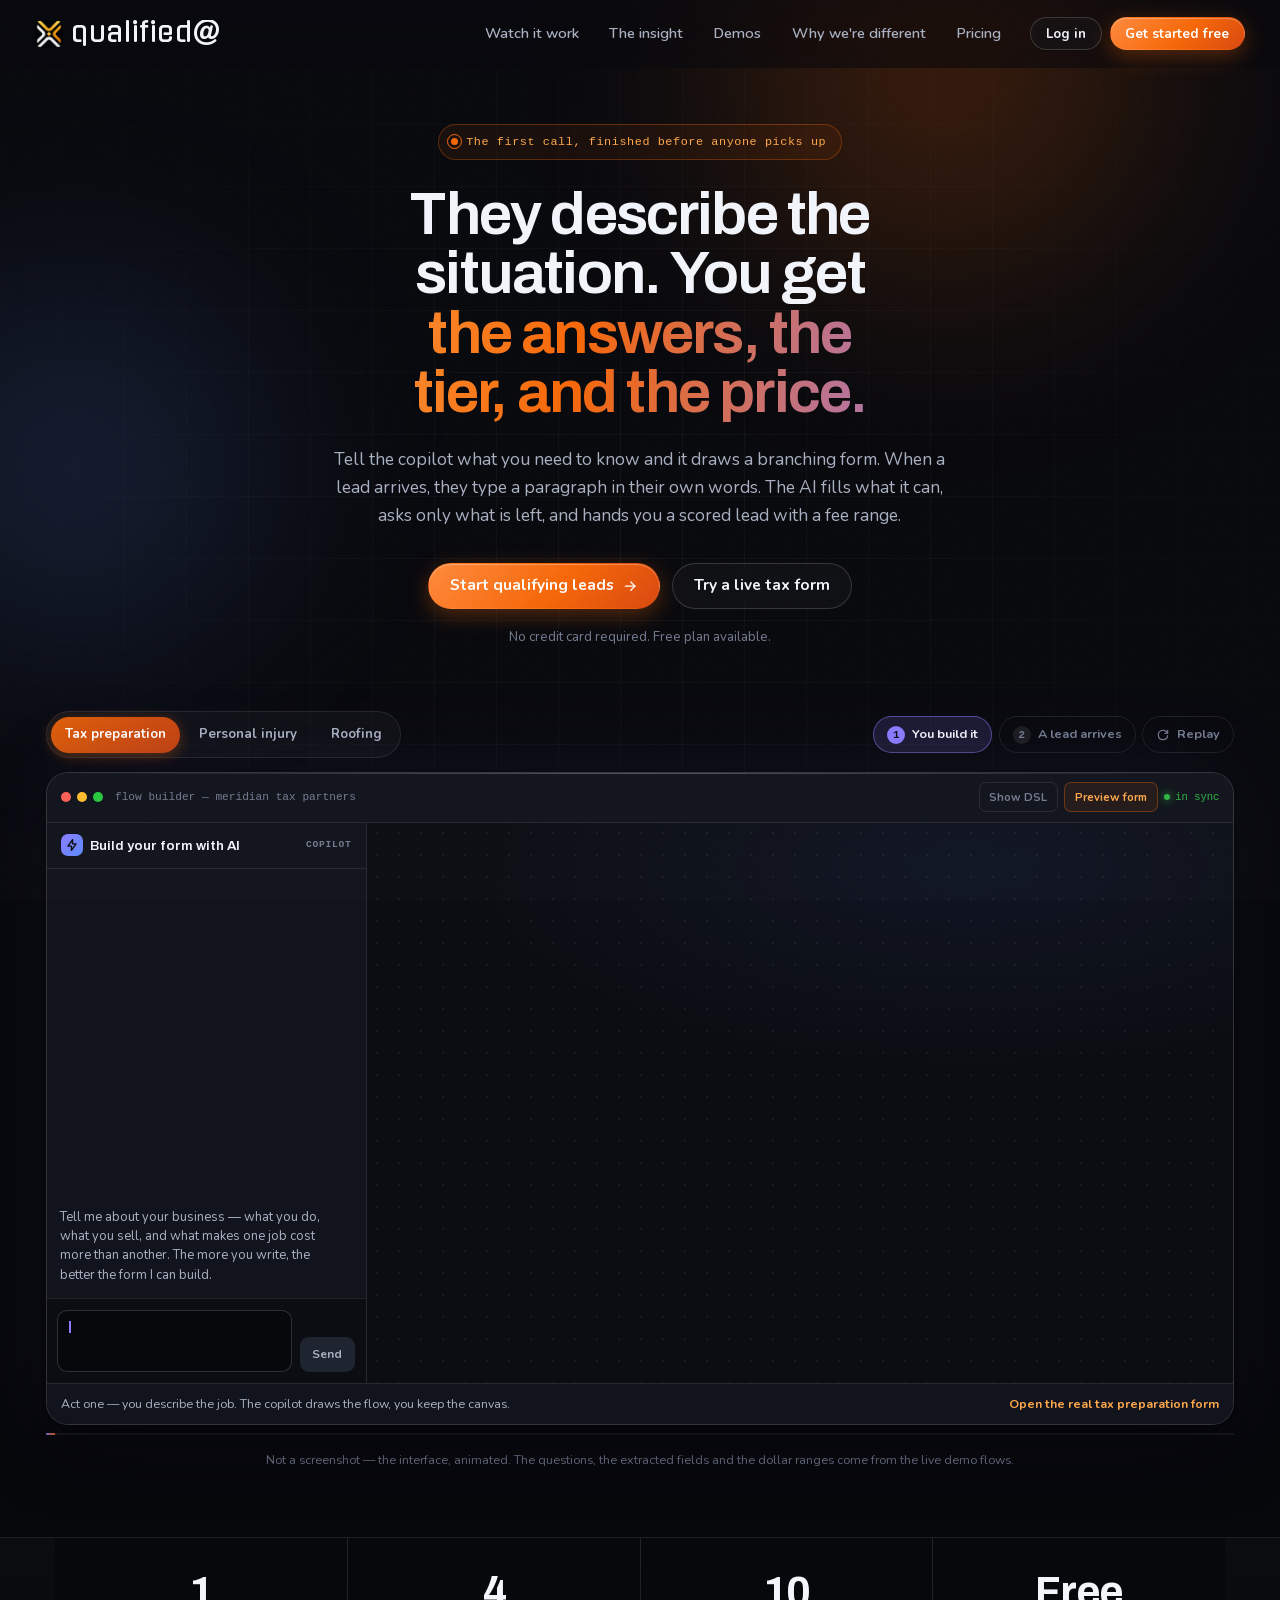
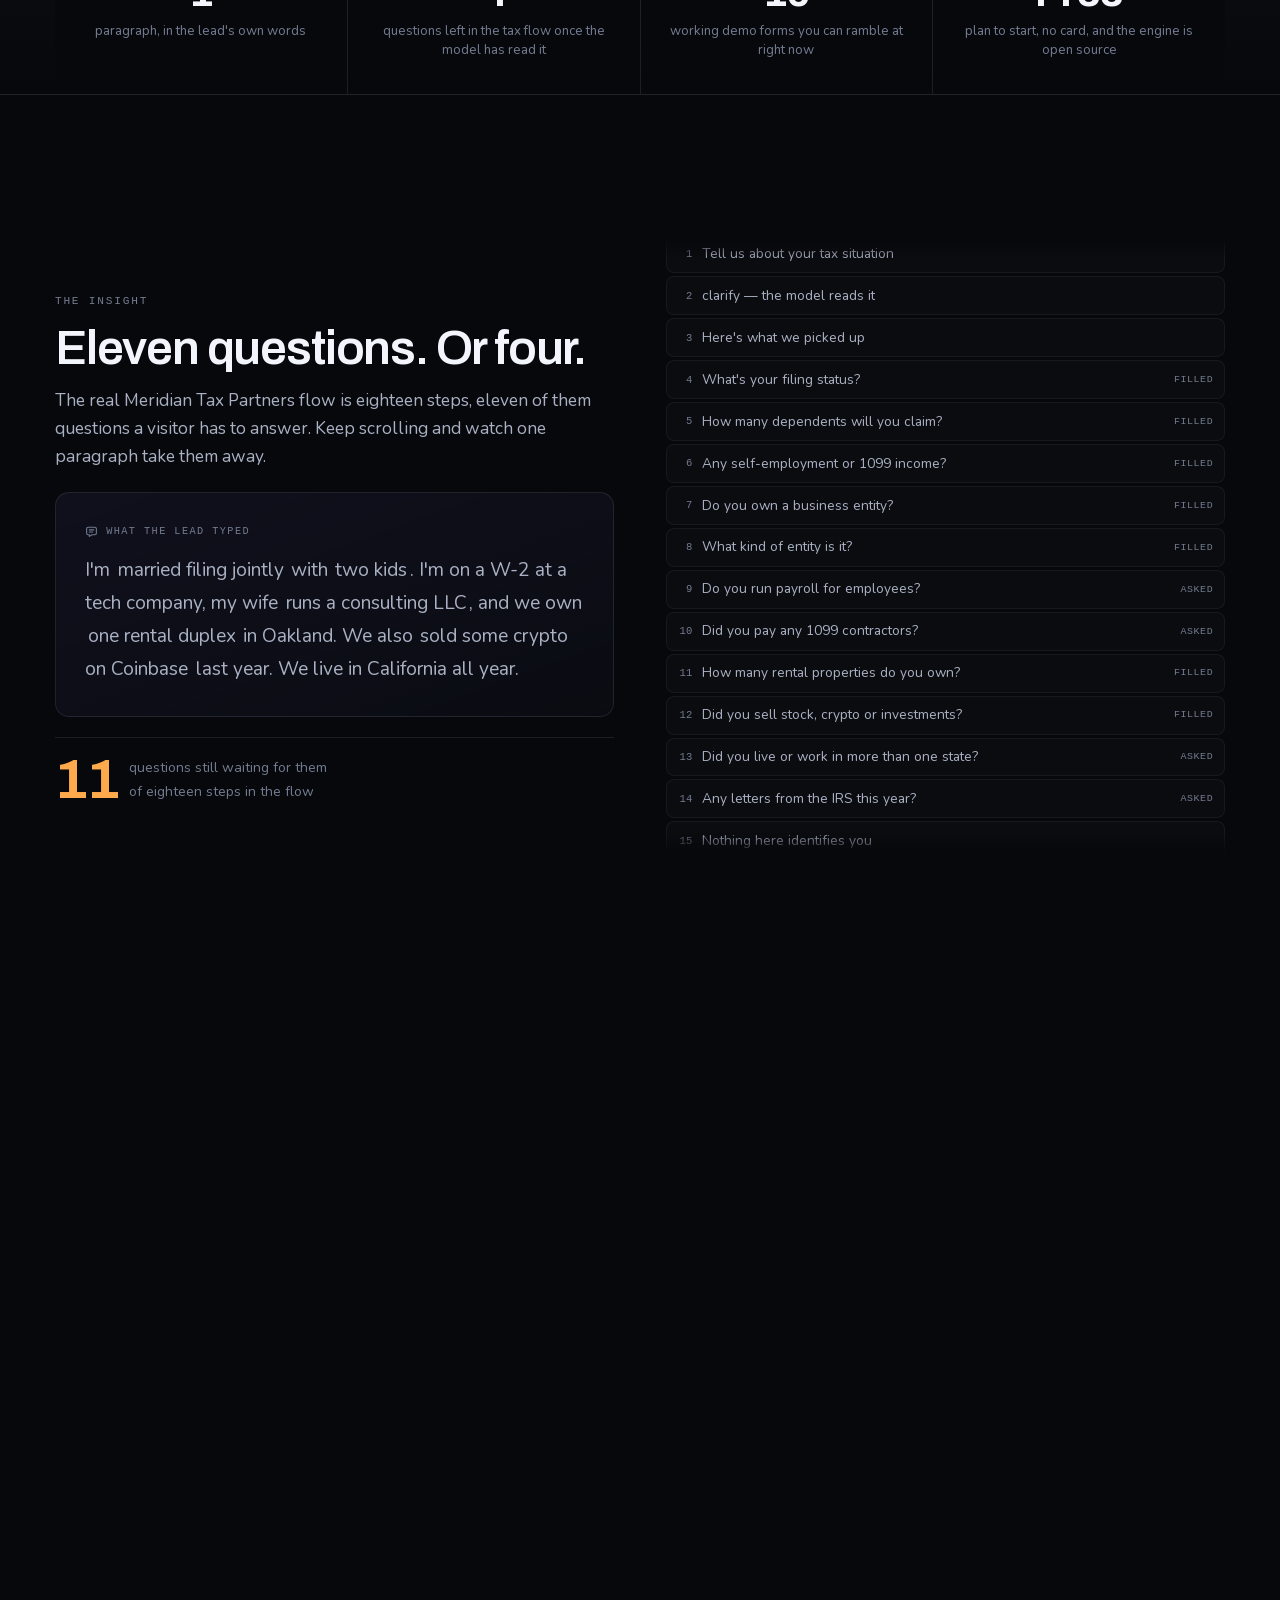
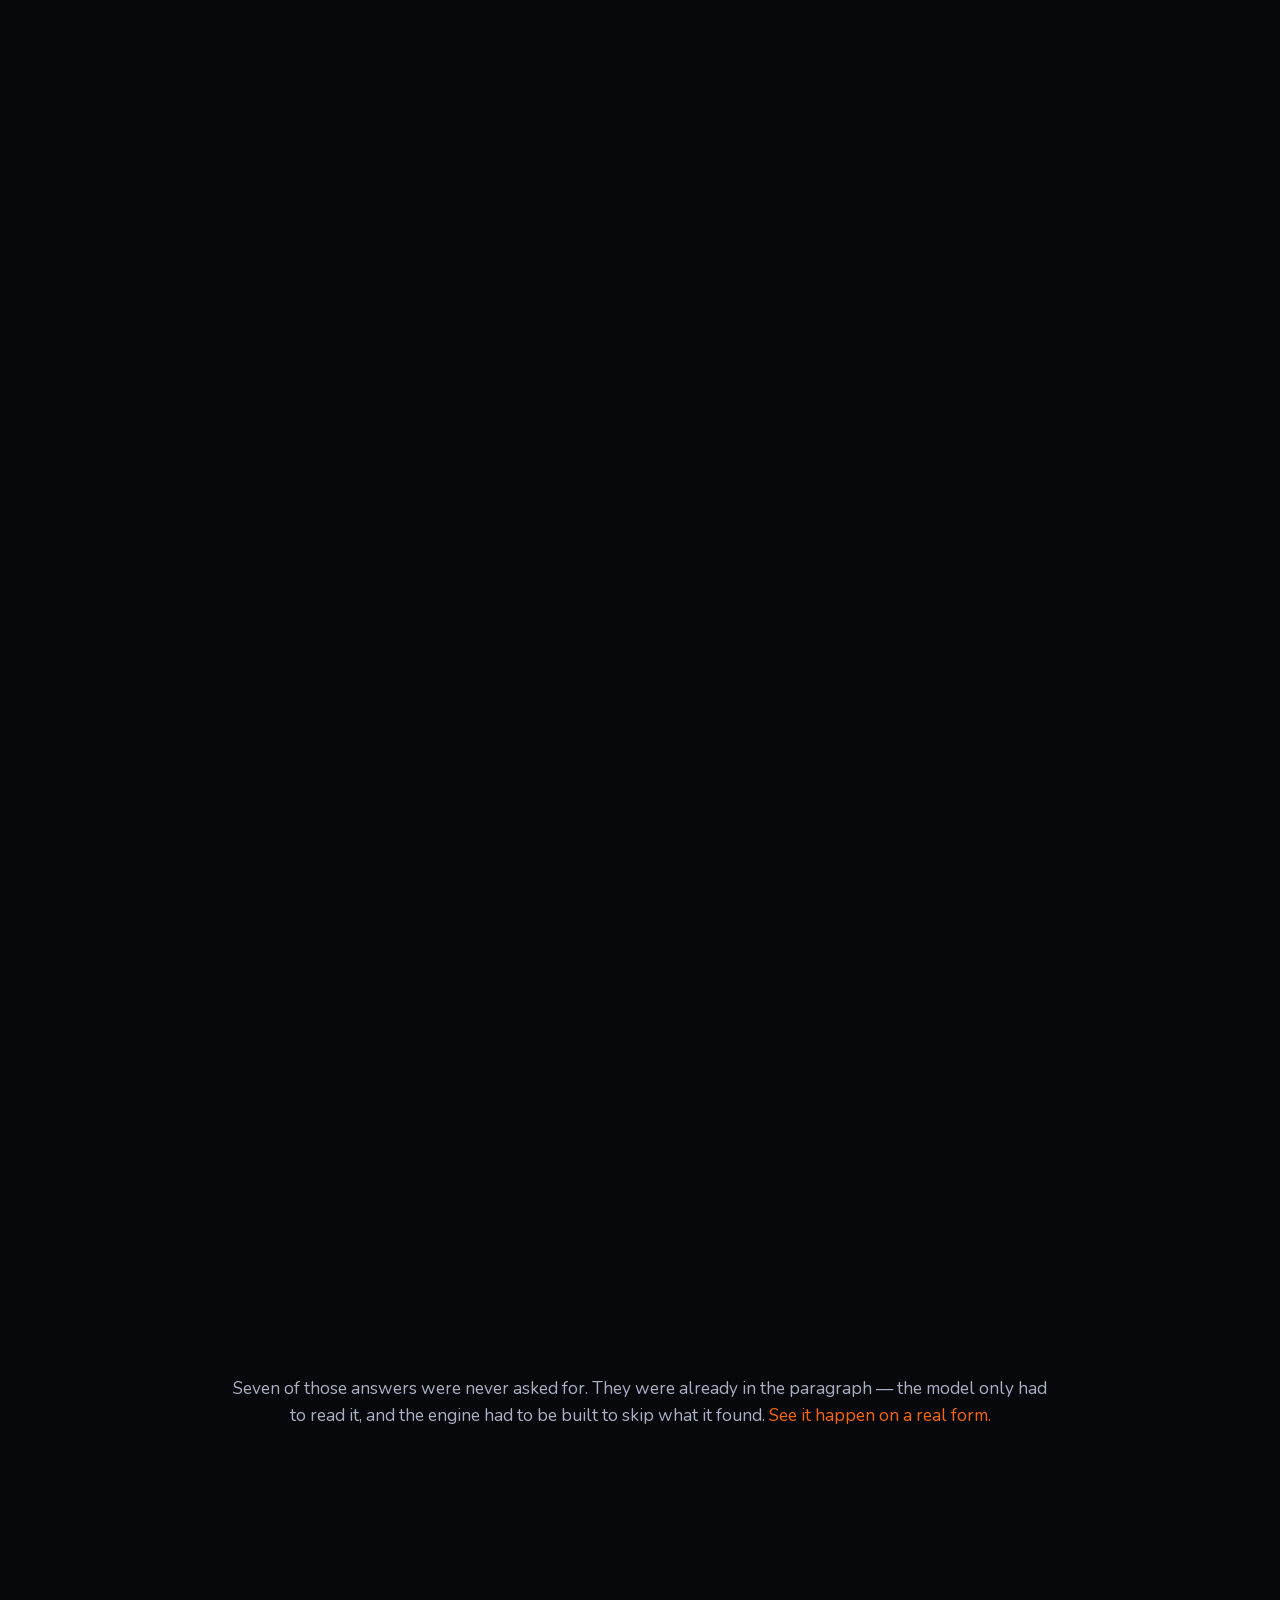
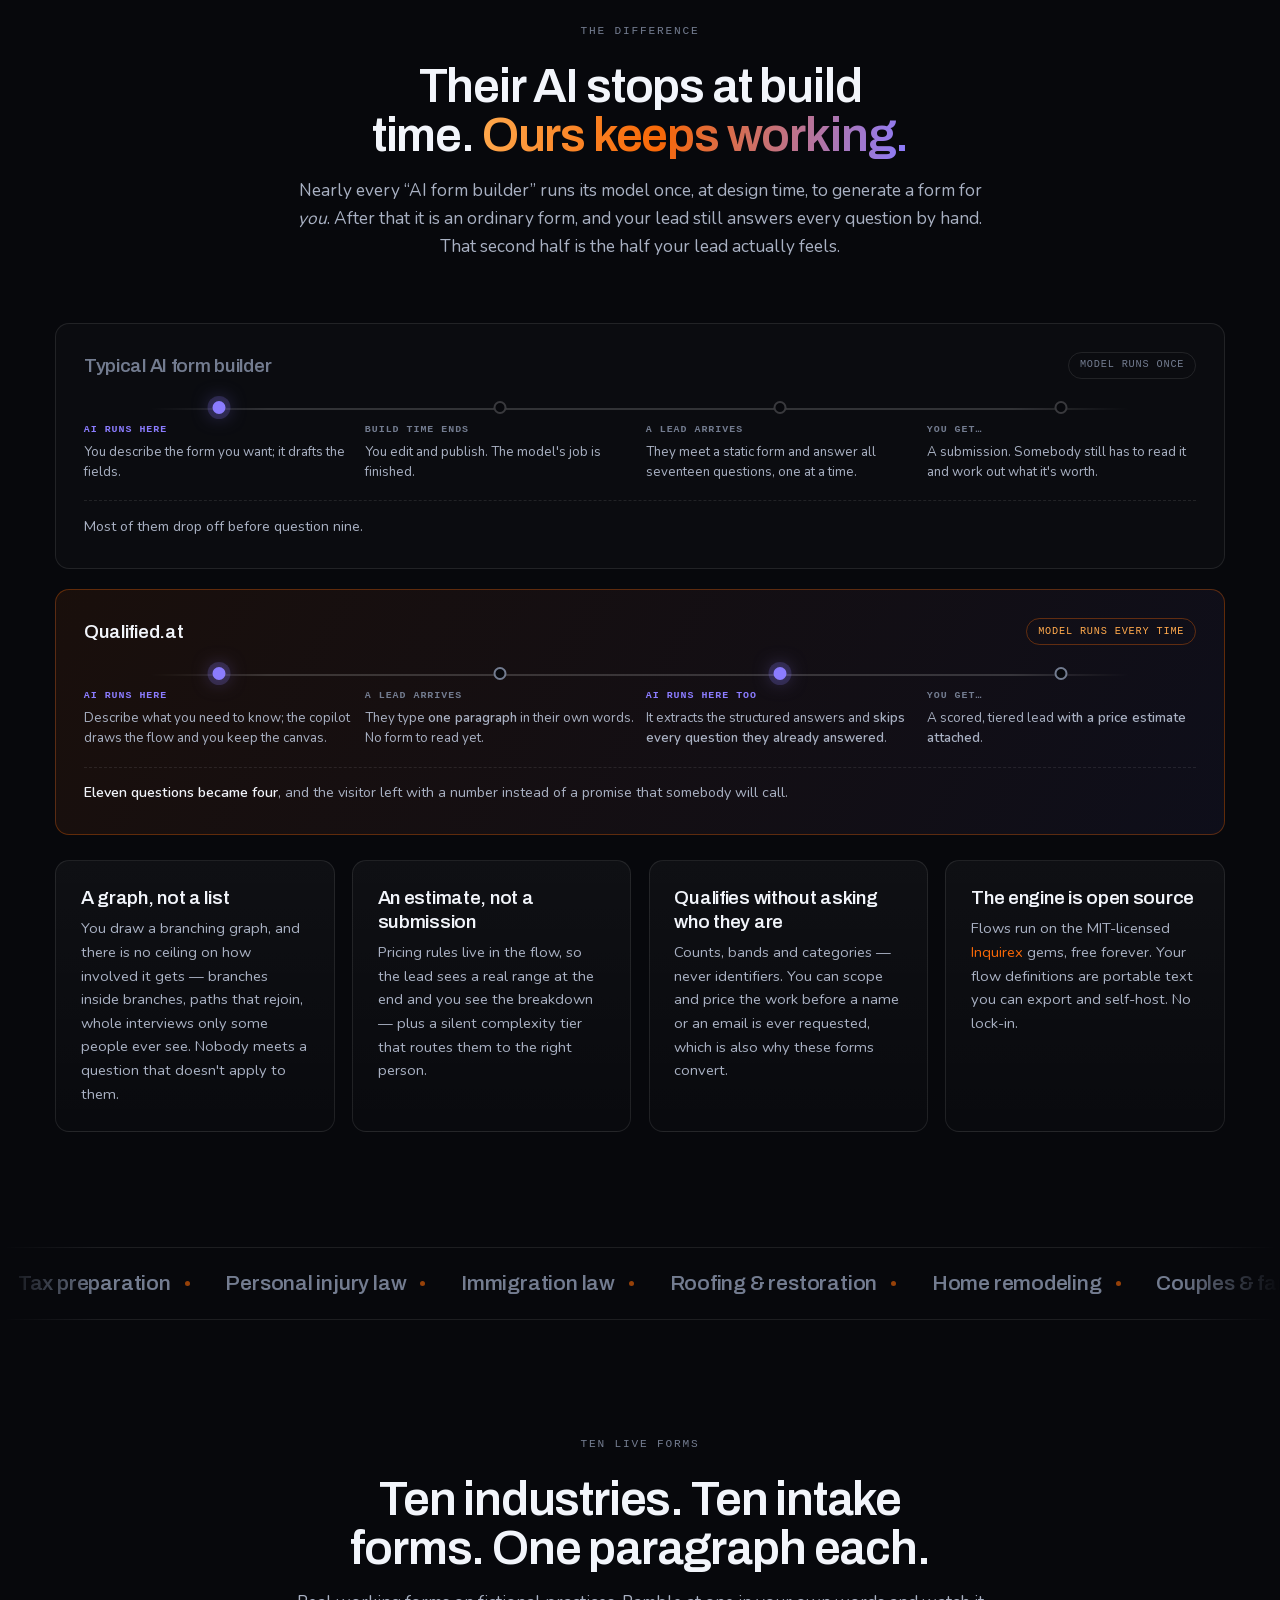
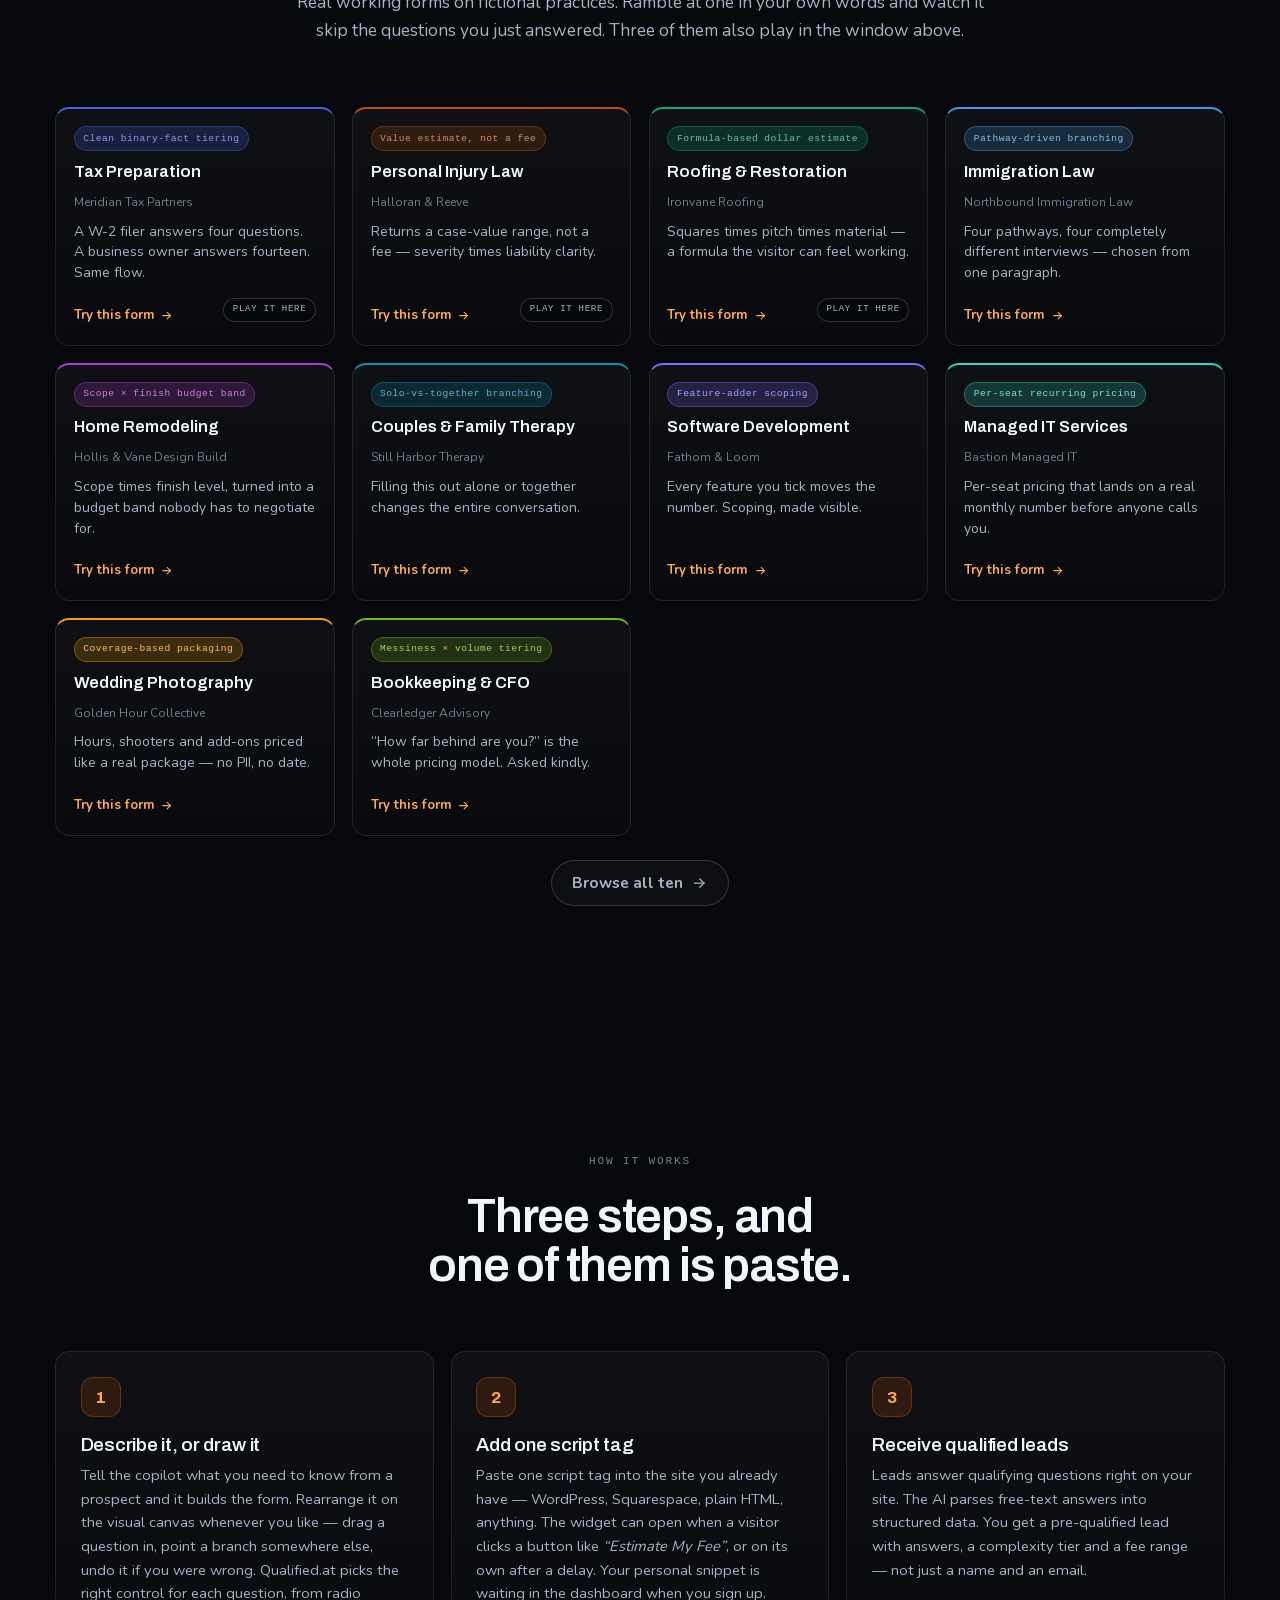
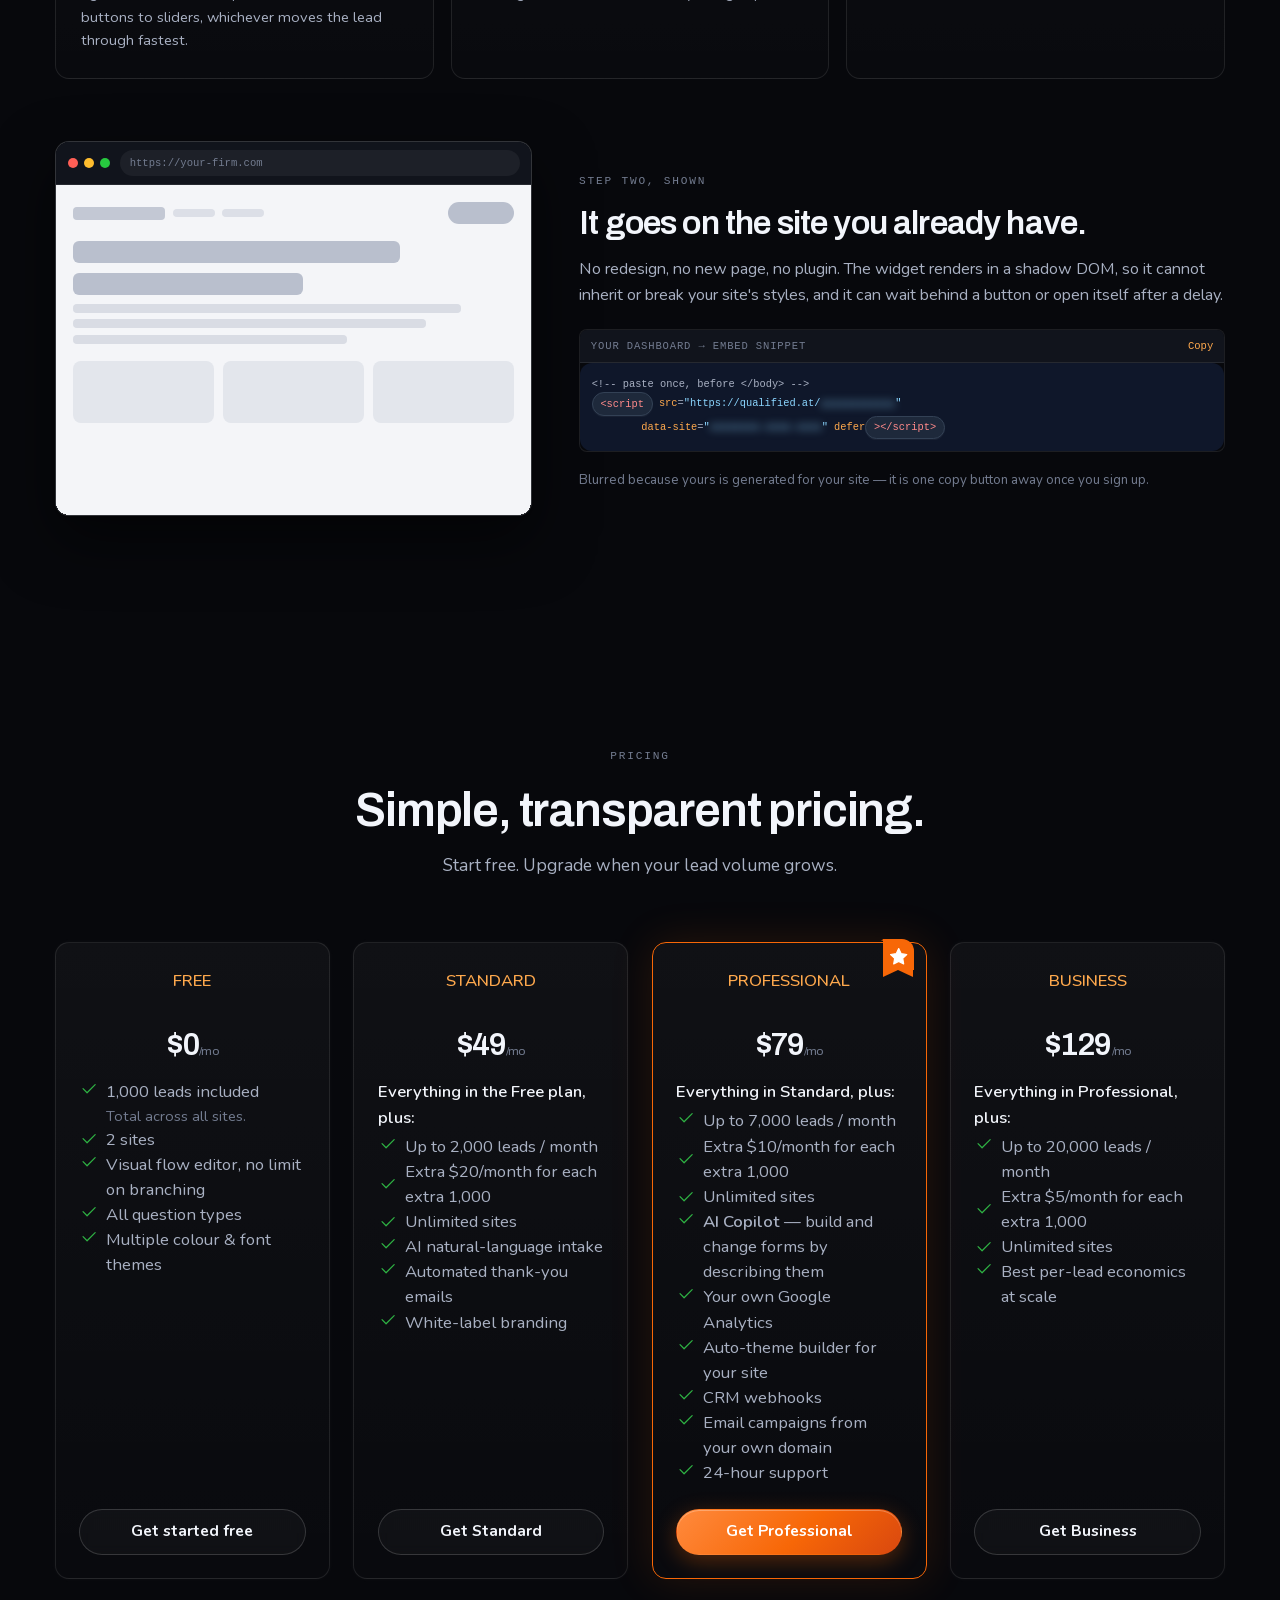
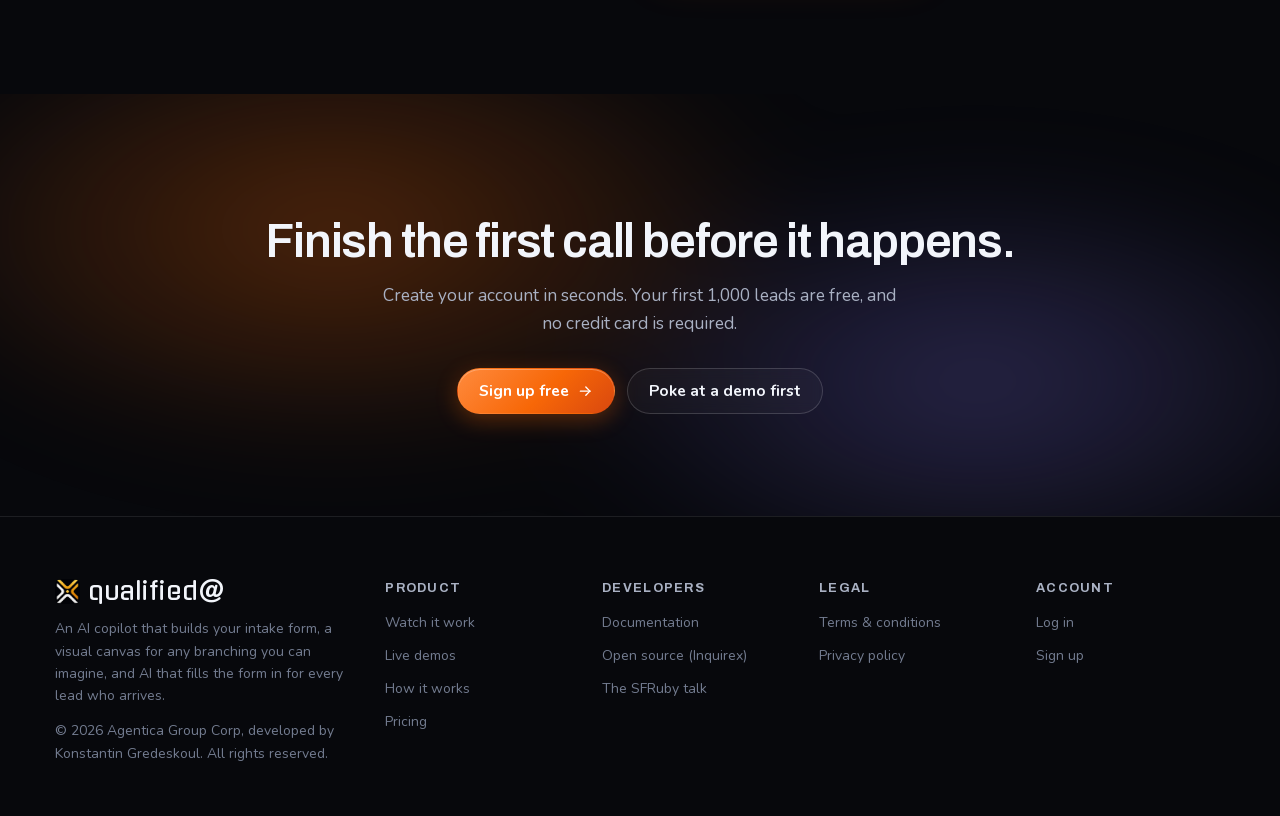
==== commit f60176de: "Fix demo card overlap, invalid nesting, scrub rewind and mobile clipping - Demo cards: the 'play it " ====
--- a/index.html
+++ b/index.html
@@ -438,108 +438,134 @@
           </div>
 
           <div class="qa-grid qa-grid-3 qa-stagger">
-            <a class="qa-demo" href="/demos/tax-preparation" style="--qa-accent:#4263eb;">
-              <button class="qa-demo-here" type="button" data-play-scene="tax">Play it here</button>
-              <span class="qa-demo-tag">Clean binary-fact tiering</span>
+            <div class="qa-demo" style="--qa-accent:#4263eb;">
+              <div class="qa-demo-top">
+                <span class="qa-demo-tag">Clean binary-fact tiering</span>
+              </div>
               <h3>Tax Preparation</h3>
               <span class="qa-demo-firm">Meridian Tax Partners</span>
               <p>A W-2 filer answers four questions. A business owner answers fourteen. Same flow.</p>
-              <span class="qa-demo-go">Try this form
-                <svg viewBox="0 0 24 24" fill="none" stroke="currentColor" stroke-width="2" stroke-linecap="round" stroke-linejoin="round" aria-hidden="true"><path d="M5 12h14"/><path d="M13 18l6-6"/><path d="M13 6l6 6"/></svg>
-              </span>
-            </a>
-
-            <a class="qa-demo" href="/demos/personal-injury" style="--qa-accent:#b45309;">
-              <button class="qa-demo-here" type="button" data-play-scene="injury">Play it here</button>
-              <span class="qa-demo-tag">Value estimate, not a fee</span>
+              <div class="qa-demo-foot">
+                <a class="qa-demo-go" href="/demos/tax-preparation">Try this form
+                  <svg viewBox="0 0 24 24" fill="none" stroke="currentColor" stroke-width="2" stroke-linecap="round" stroke-linejoin="round" aria-hidden="true"><path d="M5 12h14"/><path d="M13 18l6-6"/><path d="M13 6l6 6"/></svg>
+                </a>
+                <button class="qa-demo-here" type="button" data-play-scene="tax">Play it here</button>
+              </div>
+            </div>
+
+            <div class="qa-demo" style="--qa-accent:#b45309;">
+              <div class="qa-demo-top">
+                <span class="qa-demo-tag">Value estimate, not a fee</span>
+              </div>
               <h3>Personal Injury Law</h3>
               <span class="qa-demo-firm">Halloran &amp; Reeve</span>
               <p>Returns a case-value range, not a fee &mdash; severity times liability clarity.</p>
-              <span class="qa-demo-go">Try this form
-                <svg viewBox="0 0 24 24" fill="none" stroke="currentColor" stroke-width="2" stroke-linecap="round" stroke-linejoin="round" aria-hidden="true"><path d="M5 12h14"/><path d="M13 18l6-6"/><path d="M13 6l6 6"/></svg>
-              </span>
-            </a>
-
-            <a class="qa-demo" href="/demos/roofing" style="--qa-accent:#0ca678;">
-              <button class="qa-demo-here" type="button" data-play-scene="roofing">Play it here</button>
-              <span class="qa-demo-tag">Formula-based dollar estimate</span>
+              <div class="qa-demo-foot">
+                <a class="qa-demo-go" href="/demos/personal-injury">Try this form
+                  <svg viewBox="0 0 24 24" fill="none" stroke="currentColor" stroke-width="2" stroke-linecap="round" stroke-linejoin="round" aria-hidden="true"><path d="M5 12h14"/><path d="M13 18l6-6"/><path d="M13 6l6 6"/></svg>
+                </a>
+                <button class="qa-demo-here" type="button" data-play-scene="injury">Play it here</button>
+              </div>
+            </div>
+
+            <div class="qa-demo" style="--qa-accent:#0ca678;">
+              <div class="qa-demo-top">
+                <span class="qa-demo-tag">Formula-based dollar estimate</span>
+              </div>
               <h3>Roofing &amp; Restoration</h3>
               <span class="qa-demo-firm">Ironvane Roofing</span>
               <p>Squares times pitch times material &mdash; a formula the visitor can feel working.</p>
-              <span class="qa-demo-go">Try this form
-                <svg viewBox="0 0 24 24" fill="none" stroke="currentColor" stroke-width="2" stroke-linecap="round" stroke-linejoin="round" aria-hidden="true"><path d="M5 12h14"/><path d="M13 18l6-6"/><path d="M13 6l6 6"/></svg>
-              </span>
-            </a>
-
-            <a class="qa-demo" href="/demos/immigration" style="--qa-accent:#4299e1;">
-              <span class="qa-demo-tag">Pathway-driven branching</span>
+              <div class="qa-demo-foot">
+                <a class="qa-demo-go" href="/demos/roofing">Try this form
+                  <svg viewBox="0 0 24 24" fill="none" stroke="currentColor" stroke-width="2" stroke-linecap="round" stroke-linejoin="round" aria-hidden="true"><path d="M5 12h14"/><path d="M13 18l6-6"/><path d="M13 6l6 6"/></svg>
+                </a>
+                <button class="qa-demo-here" type="button" data-play-scene="roofing">Play it here</button>
+              </div>
+            </div>
+
+            <div class="qa-demo" style="--qa-accent:#4299e1;">
+              <div class="qa-demo-top">
+                <span class="qa-demo-tag">Pathway-driven branching</span>
+              </div>
               <h3>Immigration Law</h3>
               <span class="qa-demo-firm">Northbound Immigration Law</span>
               <p>Four pathways, four completely different interviews &mdash; chosen from one paragraph.</p>
-              <span class="qa-demo-go">Try this form
+              <a class="qa-demo-go" href="/demos/immigration">Try this form
                 <svg viewBox="0 0 24 24" fill="none" stroke="currentColor" stroke-width="2" stroke-linecap="round" stroke-linejoin="round" aria-hidden="true"><path d="M5 12h14"/><path d="M13 18l6-6"/><path d="M13 6l6 6"/></svg>
-              </span>
-            </a>
-
-            <a class="qa-demo" href="/demos/remodeling" style="--qa-accent:#ae3ec9;">
-              <span class="qa-demo-tag">Scope &times; finish budget band</span>
+              </a>
+            </div>
+
+            <div class="qa-demo" style="--qa-accent:#ae3ec9;">
+              <div class="qa-demo-top">
+                <span class="qa-demo-tag">Scope &times; finish budget band</span>
+              </div>
               <h3>Home Remodeling</h3>
               <span class="qa-demo-firm">Hollis &amp; Vane Design Build</span>
               <p>Scope times finish level, turned into a budget band nobody has to negotiate for.</p>
-              <span class="qa-demo-go">Try this form
+              <a class="qa-demo-go" href="/demos/remodeling">Try this form
                 <svg viewBox="0 0 24 24" fill="none" stroke="currentColor" stroke-width="2" stroke-linecap="round" stroke-linejoin="round" aria-hidden="true"><path d="M5 12h14"/><path d="M13 18l6-6"/><path d="M13 6l6 6"/></svg>
-              </span>
-            </a>
-
-            <a class="qa-demo" href="/demos/therapy" style="--qa-accent:#0891b2;">
-              <span class="qa-demo-tag">Solo-vs-together branching</span>
+              </a>
+            </div>
+
+            <div class="qa-demo" style="--qa-accent:#0891b2;">
+              <div class="qa-demo-top">
+                <span class="qa-demo-tag">Solo-vs-together branching</span>
+              </div>
               <h3>Couples &amp; Family Therapy</h3>
               <span class="qa-demo-firm">Still Harbor Therapy</span>
               <p>Filling this out alone or together changes the entire conversation.</p>
-              <span class="qa-demo-go">Try this form
+              <a class="qa-demo-go" href="/demos/therapy">Try this form
                 <svg viewBox="0 0 24 24" fill="none" stroke="currentColor" stroke-width="2" stroke-linecap="round" stroke-linejoin="round" aria-hidden="true"><path d="M5 12h14"/><path d="M13 18l6-6"/><path d="M13 6l6 6"/></svg>
-              </span>
-            </a>
-
-            <a class="qa-demo" href="/demos/software" style="--qa-accent:#7c6cff;">
-              <span class="qa-demo-tag">Feature-adder scoping</span>
+              </a>
+            </div>
+
+            <div class="qa-demo" style="--qa-accent:#7c6cff;">
+              <div class="qa-demo-top">
+                <span class="qa-demo-tag">Feature-adder scoping</span>
+              </div>
               <h3>Software Development</h3>
               <span class="qa-demo-firm">Fathom &amp; Loom</span>
               <p>Every feature you tick moves the number. Scoping, made visible.</p>
-              <span class="qa-demo-go">Try this form
+              <a class="qa-demo-go" href="/demos/software">Try this form
                 <svg viewBox="0 0 24 24" fill="none" stroke="currentColor" stroke-width="2" stroke-linecap="round" stroke-linejoin="round" aria-hidden="true"><path d="M5 12h14"/><path d="M13 18l6-6"/><path d="M13 6l6 6"/></svg>
-              </span>
-            </a>
-
-            <a class="qa-demo" href="/demos/managed-it" style="--qa-accent:#2dd4bf;">
-              <span class="qa-demo-tag">Per-seat recurring pricing</span>
+              </a>
+            </div>
+
+            <div class="qa-demo" style="--qa-accent:#2dd4bf;">
+              <div class="qa-demo-top">
+                <span class="qa-demo-tag">Per-seat recurring pricing</span>
+              </div>
               <h3>Managed IT Services</h3>
               <span class="qa-demo-firm">Bastion Managed IT</span>
               <p>Per-seat pricing that lands on a real monthly number before anyone calls you.</p>
-              <span class="qa-demo-go">Try this form
+              <a class="qa-demo-go" href="/demos/managed-it">Try this form
                 <svg viewBox="0 0 24 24" fill="none" stroke="currentColor" stroke-width="2" stroke-linecap="round" stroke-linejoin="round" aria-hidden="true"><path d="M5 12h14"/><path d="M13 18l6-6"/><path d="M13 6l6 6"/></svg>
-              </span>
-            </a>
-
-            <a class="qa-demo" href="/demos/wedding-photography" style="--qa-accent:#f59f00;">
-              <span class="qa-demo-tag">Coverage-based packaging</span>
+              </a>
+            </div>
+
+            <div class="qa-demo" style="--qa-accent:#f59f00;">
+              <div class="qa-demo-top">
+                <span class="qa-demo-tag">Coverage-based packaging</span>
+              </div>
               <h3>Wedding Photography</h3>
               <span class="qa-demo-firm">Golden Hour Collective</span>
               <p>Hours, shooters and add-ons priced like a real package &mdash; no PII, no date.</p>
-              <span class="qa-demo-go">Try this form
+              <a class="qa-demo-go" href="/demos/wedding-photography">Try this form
                 <svg viewBox="0 0 24 24" fill="none" stroke="currentColor" stroke-width="2" stroke-linecap="round" stroke-linejoin="round" aria-hidden="true"><path d="M5 12h14"/><path d="M13 18l6-6"/><path d="M13 6l6 6"/></svg>
-              </span>
-            </a>
-
-            <a class="qa-demo" href="/demos/bookkeeping" style="--qa-accent:#74b816;">
-              <span class="qa-demo-tag">Messiness &times; volume tiering</span>
+              </a>
+            </div>
+
+            <div class="qa-demo" style="--qa-accent:#74b816;">
+              <div class="qa-demo-top">
+                <span class="qa-demo-tag">Messiness &times; volume tiering</span>
+              </div>
               <h3>Bookkeeping &amp; CFO</h3>
               <span class="qa-demo-firm">Clearledger Advisory</span>
               <p>&ldquo;How far behind are you?&rdquo; is the whole pricing model. Asked kindly.</p>
-              <span class="qa-demo-go">Try this form
+              <a class="qa-demo-go" href="/demos/bookkeeping">Try this form
                 <svg viewBox="0 0 24 24" fill="none" stroke="currentColor" stroke-width="2" stroke-linecap="round" stroke-linejoin="round" aria-hidden="true"><path d="M5 12h14"/><path d="M13 18l6-6"/><path d="M13 6l6 6"/></svg>
-              </span>
-            </a>
+              </a>
+            </div>
           </div>
 
           <p class="qa-theater-foot qa-in" style="margin-top:1.6rem;">
--- a/assets/marketing.css
+++ b/assets/marketing.css
@@ -1705,7 +1705,7 @@
 
 .qa-counter {
   display: flex;
-  align-items: baseline;
+  align-items: center;
   gap: 0.7rem;
   margin-top: 1.3rem;
   padding-top: 1.1rem;
@@ -1793,7 +1793,15 @@
   .qa-scrub-grid { grid-template-columns: 1fr; gap: 1.2rem; }
   .qa-scrub-stick { min-height: 0; height: auto; padding: 3rem 0; position: static; }
   .qa-scrub-track { height: auto; }
-  .qa-steplist { max-height: 340px; }
+
+  /* Narrow screens get the settled end state with no scroll-scrubbing, so the
+     list has to show all eighteen steps -- clipping it here would hide the
+     point of the section behind a scroll nobody can perform. */
+  .qa-steplist {
+    max-height: none;
+    mask-image: none;
+    -webkit-mask-image: none;
+  }
 }
 
 /* --------------------------------------------------------------------------
@@ -1989,17 +1997,24 @@
   pointer-events: none;
 }
 
-.qa-demo:hover, .qa-demo:focus-visible {
+.qa-demo:hover, .qa-demo:has(:focus-visible) {
   transform: translateY(-4px);
   box-shadow: 0 20px 44px rgba(0, 0, 0, 0.5);
   color: inherit;
   text-decoration: none;
 }
 
-.qa-demo:hover::before, .qa-demo:focus-visible::before { opacity: 1; }
+.qa-demo:hover::before, .qa-demo:has(:focus-visible)::before { opacity: 1; }
+
+.qa-demo-top {
+  display: flex;
+  align-items: center;
+  justify-content: space-between;
+  gap: 0.5rem;
+  min-height: 1.4rem;
+}
 
 .qa-demo-tag {
-  align-self: flex-start;
   padding: 0.2rem 0.55rem;
   border-radius: 100px;
   background: color-mix(in srgb, var(--qa-accent) 20%, transparent);
@@ -2021,24 +2036,45 @@
 .qa-demo-firm { font-size: 0.78rem; color: var(--qa-fg-3); }
 .qa-demo p { margin: 0; font-size: 0.9rem; line-height: 1.5; color: var(--qa-fg-2); }
 
+.qa-demo-foot {
+  margin-top: auto;
+  display: flex;
+  align-items: center;
+  justify-content: space-between;
+  gap: 0.6rem;
+}
+
 .qa-demo-go {
   margin-top: auto;
   padding-top: 0.7rem;
   display: inline-flex;
+  align-self: flex-start;
   align-items: center;
   gap: 0.35rem;
   font-size: 0.85rem;
   font-weight: 700;
   color: var(--qa-brand-2);
+  text-decoration: none;
+}
+
+.qa-demo-foot .qa-demo-go { margin-top: 0; align-self: center; }
+
+/* The whole card is the link target; the "play it here" button sits above it
+   with its own stacking order so it stays independently clickable. */
+.qa-demo-go::after {
+  content: "";
+  position: absolute;
+  inset: 0;
+  z-index: 1;
 }
 
 .qa-demo-go svg { width: 1em; height: 1em; transition: transform 0.22s var(--qa-ease); }
 .qa-demo:hover .qa-demo-go svg { transform: translateX(3px); }
 
 .qa-demo-here {
-  position: absolute;
-  top: 0.8rem;
-  right: 0.8rem;
+  position: relative;
+  z-index: 2;
+  flex: none;
   padding: 0.22rem 0.55rem;
   border-radius: 100px;
   border: 1px solid var(--qa-line-hard);
@@ -2049,7 +2085,6 @@
   text-transform: uppercase;
   color: var(--qa-fg-2);
   cursor: pointer;
-  z-index: 2;
   transition: color 0.2s, border-color 0.2s;
 }
 
@@ -2320,6 +2355,12 @@
 
 .qa-float.is-in { opacity: 1; transform: none; pointer-events: auto; }
 
+/* On a phone the pill sits on top of real content, so keep its footprint small. */
+@media (max-width: 700px) {
+  .qa-float { padding: 0.5rem 0.85rem; font-size: 0.8rem; }
+  .qa-float svg { width: 0.9em; height: 0.9em; }
+}
+
 /* --------------------------------------------------------------------------
    Scroll reveal
    -------------------------------------------------------------------------- */
